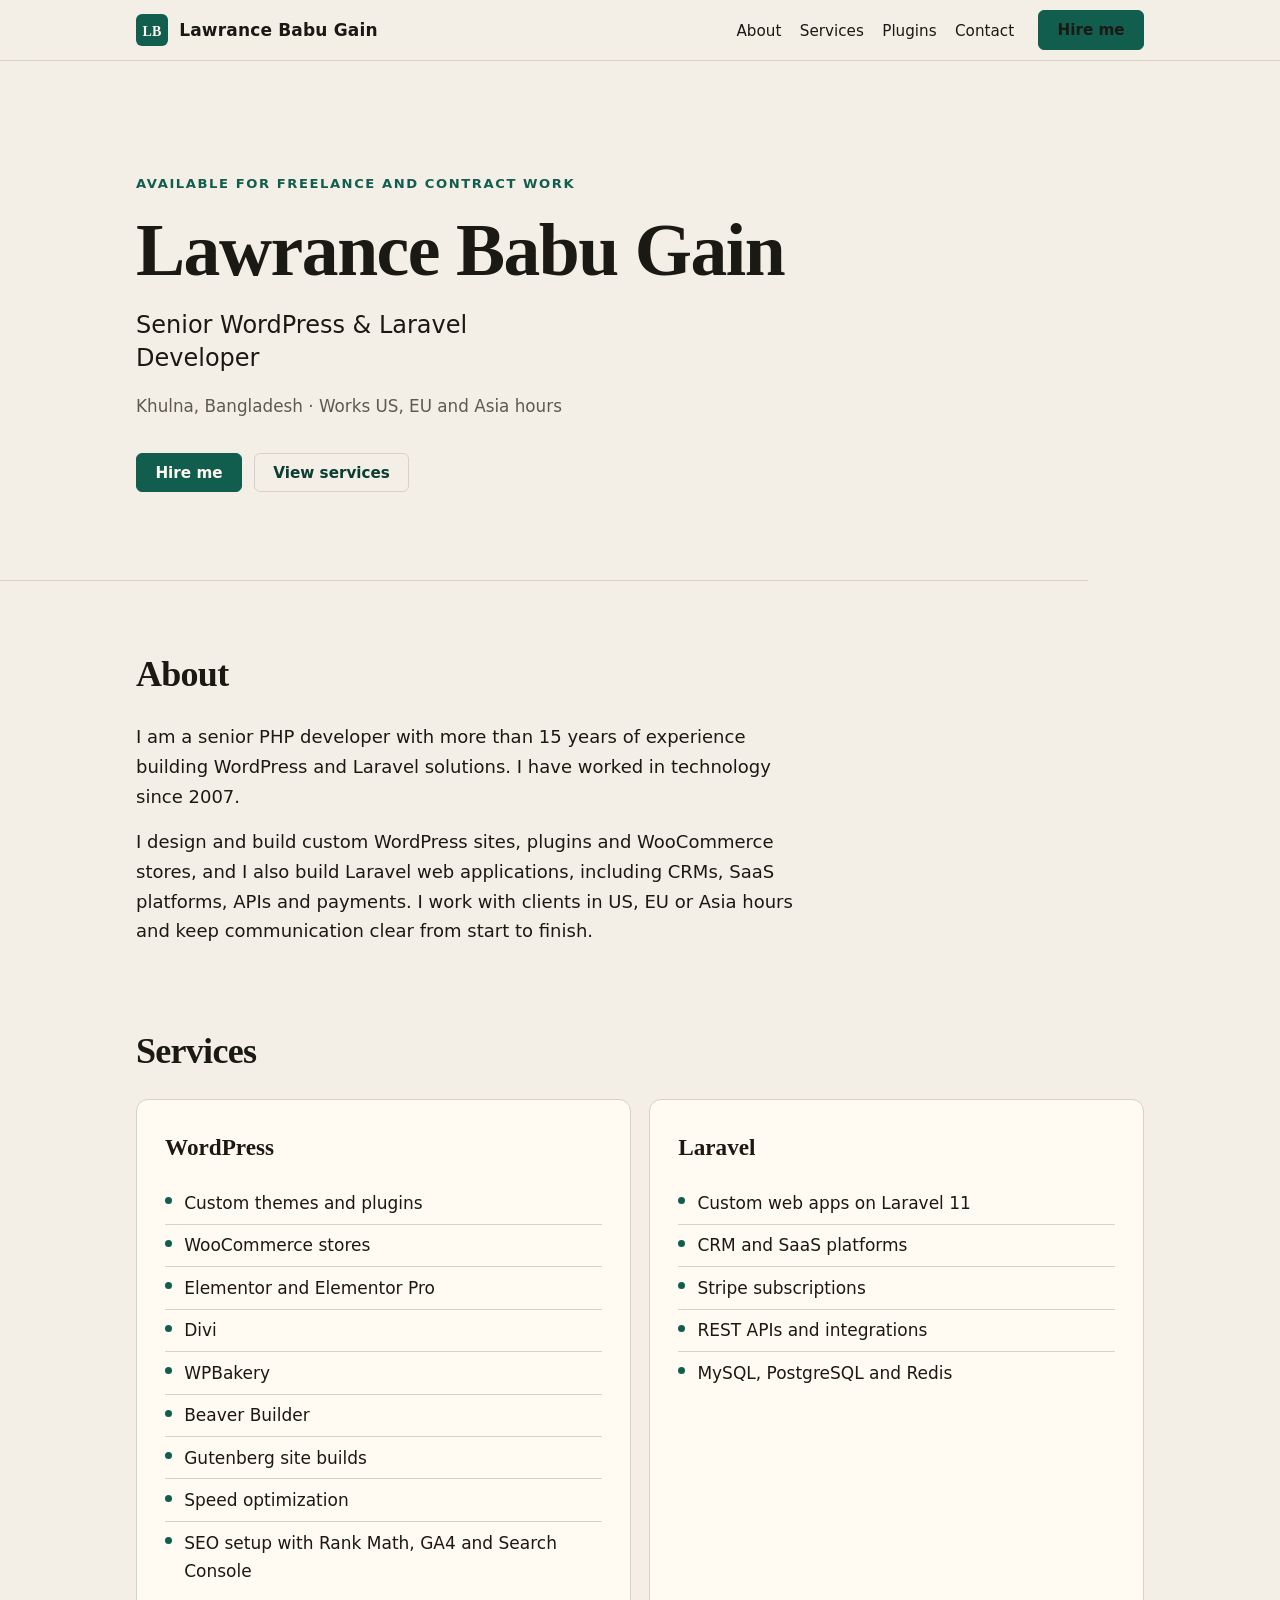
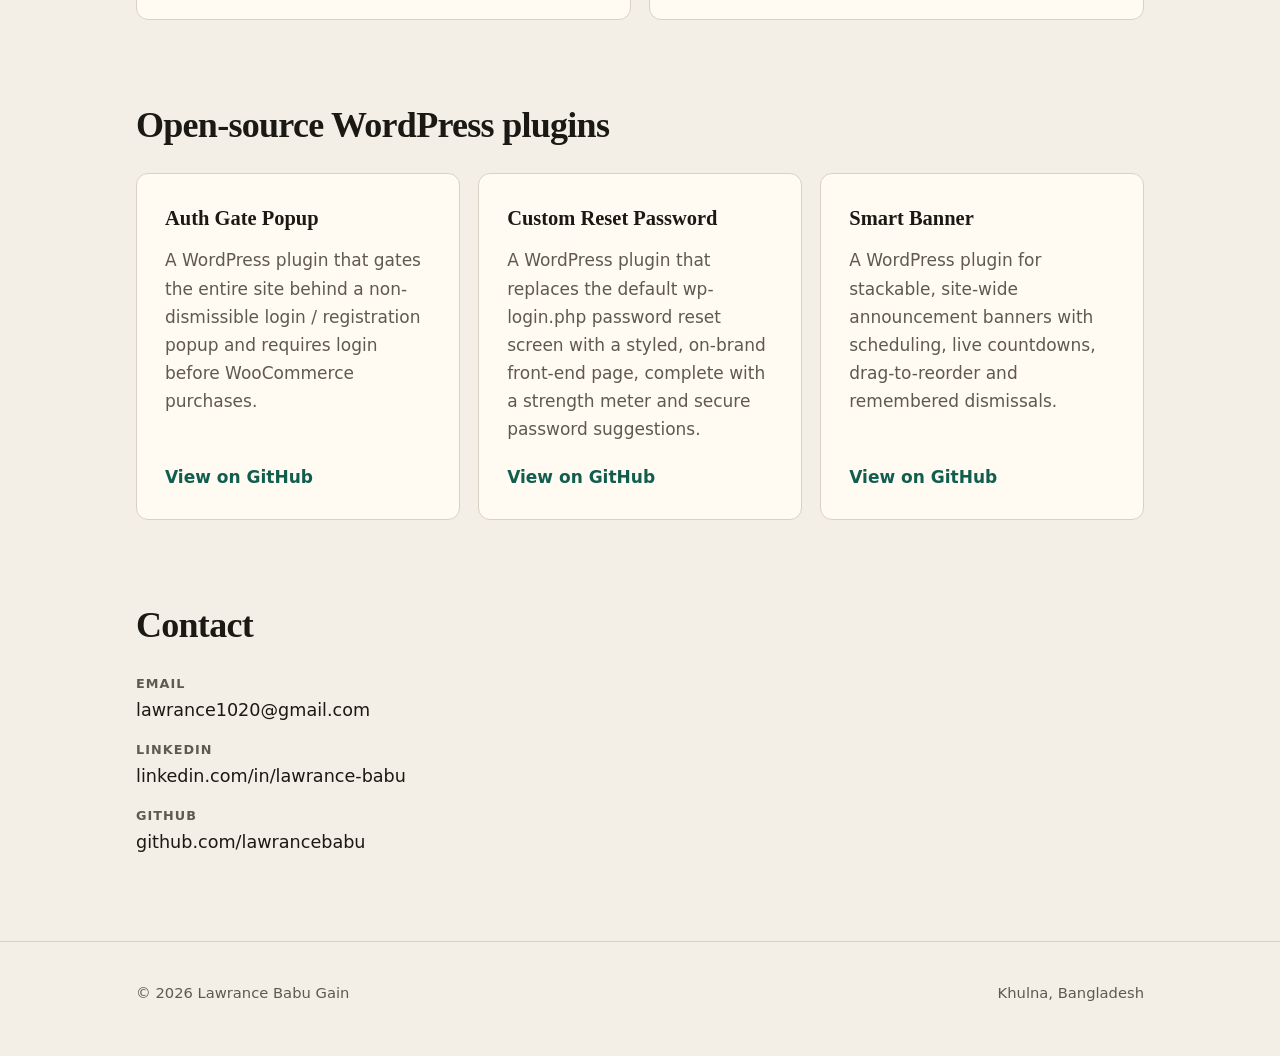
==== index.html @ e9f60ea2 "Add personal portfolio site for GitHub Pages. Single-page static site covering WordPress and Laravel" ====
<!DOCTYPE html>
<html lang="en">
<head>
  <meta charset="utf-8">
  <meta name="viewport" content="width=device-width, initial-scale=1">
  <title>Lawrance Babu Gain — Senior WordPress &amp; Laravel Developer</title>
  <meta name="description" content="Senior WordPress and Laravel developer in Khulna, Bangladesh, with 15+ years of PHP experience. Custom themes and plugins, WooCommerce, and Laravel web apps. Works US, EU and Asia hours.">
  <meta name="author" content="Lawrance Babu Gain">
  <link rel="canonical" href="https://lawrancebabu.github.io/">
  <link rel="icon" href="/favicon.svg" type="image/svg+xml">
  <meta property="og:type" content="website">
  <meta property="og:locale" content="en_US">
  <meta property="og:site_name" content="Lawrance Babu Gain">
  <meta property="og:title" content="Lawrance Babu Gain — Senior WordPress &amp; Laravel Developer">
  <meta property="og:description" content="Senior WordPress and Laravel developer in Khulna, Bangladesh, with 15+ years of PHP experience. Custom themes and plugins, WooCommerce, and Laravel web apps. Works US, EU and Asia hours.">
  <meta property="og:url" content="https://lawrancebabu.github.io/">
  <meta property="og:image" content="https://lawrancebabu.github.io/og-image.png">
  <meta property="og:image:width" content="1200">
  <meta property="og:image:height" content="630">
  <meta property="og:image:alt" content="Lawrance Babu Gain, Senior WordPress and Laravel Developer">
  <meta name="twitter:card" content="summary_large_image">
  <meta name="twitter:title" content="Lawrance Babu Gain — Senior WordPress &amp; Laravel Developer">
  <meta name="twitter:description" content="Senior WordPress and Laravel developer in Khulna, Bangladesh, with 15+ years of PHP experience. Works US, EU and Asia hours.">
  <meta name="twitter:image" content="https://lawrancebabu.github.io/og-image.png">
  <link rel="stylesheet" href="styles.css">
</head>
<body>
  <a class="skip" href="#main">Skip to content</a>
  <header class="site-header">
    <div class="wrap nav">
      <a class="brand" href="#top">
        <svg class="mark" xmlns="http://www.w3.org/2000/svg" viewBox="0 0 64 64" aria-hidden="true">
          <rect width="64" height="64" rx="12" fill="#125e4e"/>
          <text x="32" y="44" text-anchor="middle" font-family="Georgia, 'Palatino Linotype', serif" font-size="28" font-weight="700" fill="#fffaf2">LB</text>
        </svg>
        <span class="brand-name">Lawrance Babu Gain</span>
      </a>
      <nav aria-label="Primary">
        <ul class="nav-links">
          <li><a href="#about">About</a></li>
          <li><a href="#services">Services</a></li>
          <li><a href="#plugins">Plugins</a></li>
          <li><a href="#contact">Contact</a></li>
          <li><a class="btn" href="mailto:lawrance1020@gmail.com?subject=Project%20enquiry">Hire me</a></li>
        </ul>
      </nav>
    </div>
  </header>

  <main id="main">
    <section class="hero" id="top">
      <div class="wrap">
        <p class="eyebrow">Available for freelance and contract work</p>
        <h1>Lawrance Babu Gain</h1>
        <p class="lede">Senior WordPress &amp; Laravel Developer</p>
        <p class="meta">Khulna, Bangladesh · Works US, EU and Asia hours</p>
        <div class="hero-actions">
          <a class="btn" href="mailto:lawrance1020@gmail.com?subject=Project%20enquiry">Hire me</a>
          <a class="btn btn-ghost" href="#services">View services</a>
        </div>
      </div>
    </section>

    <hr class="rule wrap">

    <section id="about">
      <div class="wrap">
        <div class="section-head">
          <h2>About</h2>
        </div>
        <div class="prose">
          <p>I am a senior PHP developer with more than 15 years of experience building WordPress and Laravel solutions. I have worked in technology since 2007.</p>
          <p>I design and build custom WordPress sites, plugins and WooCommerce stores, and I also build Laravel web applications, including CRMs, SaaS platforms, APIs and payments. I work with clients in US, EU or Asia hours and keep communication clear from start to finish.</p>
        </div>
      </div>
    </section>

    <section id="services">
      <div class="wrap">
        <div class="section-head">
          <h2>Services</h2>
        </div>
        <div class="service-grid">
          <article class="card">
            <h3>WordPress</h3>
            <ul>
              <li>Custom themes and plugins</li>
              <li>WooCommerce stores</li>
              <li>Elementor and Elementor Pro</li>
              <li>Divi</li>
              <li>WPBakery</li>
              <li>Beaver Builder</li>
              <li>Gutenberg site builds</li>
              <li>Speed optimization</li>
              <li>SEO setup with Rank Math, GA4 and Search Console</li>
            </ul>
          </article>
          <article class="card">
            <h3>Laravel</h3>
            <ul>
              <li>Custom web apps on Laravel 11</li>
              <li>CRM and SaaS platforms</li>
              <li>Stripe subscriptions</li>
              <li>REST APIs and integrations</li>
              <li>MySQL, PostgreSQL and Redis</li>
            </ul>
          </article>
        </div>
      </div>
    </section>

    <section id="plugins">
      <div class="wrap">
        <div class="section-head">
          <h2>Open-source WordPress plugins</h2>
        </div>
        <div class="plugin-grid">
          <article class="card plugin">
            <h3>Auth Gate Popup</h3>
            <p>A WordPress plugin that gates the entire site behind a non-dismissible login / registration popup and requires login before WooCommerce purchases.</p>
            <a class="plugin-link" href="https://github.com/lawrancebabu/auth-gate-popup">View on GitHub</a>
          </article>
          <article class="card plugin">
            <h3>Custom Reset Password</h3>
            <p>A WordPress plugin that replaces the default wp-login.php password reset screen with a styled, on-brand front-end page, complete with a strength meter and secure password suggestions.</p>
            <a class="plugin-link" href="https://github.com/lawrancebabu/custom-reset-password">View on GitHub</a>
          </article>
          <article class="card plugin">
            <h3>Smart Banner</h3>
            <p>A WordPress plugin for stackable, site-wide announcement banners with scheduling, live countdowns, drag-to-reorder and remembered dismissals.</p>
            <a class="plugin-link" href="https://github.com/lawrancebabu/smart-banner">View on GitHub</a>
          </article>
        </div>
      </div>
    </section>

    <section id="contact">
      <div class="wrap">
        <div class="section-head">
          <h2>Contact</h2>
        </div>
        <ul class="contact-list">
          <li>
            <span>Email</span>
            <a href="mailto:lawrance1020@gmail.com">lawrance1020@gmail.com</a>
          </li>
          <li>
            <span>LinkedIn</span>
            <a href="https://www.linkedin.com/in/lawrance-babu/">linkedin.com/in/lawrance-babu</a>
          </li>
          <li>
            <span>GitHub</span>
            <a href="https://github.com/lawrancebabu">github.com/lawrancebabu</a>
          </li>
        </ul>
      </div>
    </section>
  </main>

  <footer>
    <div class="wrap">
      <p>© 2026 Lawrance Babu Gain</p>
      <p>Khulna, Bangladesh</p>
    </div>
  </footer>
</body>
</html>
---- styles.css ----
/* Lawrance Babu Gain — portfolio, self-contained, no trackers */
:root {
  --paper: #f3efe6;
  --cream: #fffaf2;
  --ink: #1b1914;
  --muted: #5f5a50;
  --rule: #d9d2c4;
  --teal: #125e4e;
  --teal-dark: #0a3d33;
  --teal-soft: #e6f0ed;
  --focus: #125e4e;
  --serif: "Iowan Old Style", "Palatino Linotype", Palatino, "Book Antiqua", Georgia, "Times New Roman", serif;
  --sans: "Segoe UI", system-ui, -apple-system, "Helvetica Neue", Arial, sans-serif;
  --max: 68rem;
  --pad: clamp(1.25rem, 4vw, 2.5rem);
}

*, *::before, *::after { box-sizing: border-box; }

html {
  scroll-behavior: smooth;
  color-scheme: light;
}

body {
  margin: 0;
  background: var(--paper);
  color: var(--ink);
  font-family: var(--sans);
  font-size: 1.0625rem;
  line-height: 1.65;
  -webkit-font-smoothing: antialiased;
  text-rendering: optimizeLegibility;
}

img, svg { display: block; max-width: 100%; }

a {
  color: var(--teal);
  text-underline-offset: 0.15em;
}

a:hover { color: var(--teal-dark); }

a:focus-visible,
button:focus-visible,
.btn:focus-visible {
  outline: 2px solid var(--focus);
  outline-offset: 3px;
}

.skip {
  position: absolute;
  left: 0.75rem;
  top: -3rem;
  background: var(--ink);
  color: var(--cream);
  padding: 0.5rem 0.85rem;
  z-index: 20;
}

.skip:focus { top: 0.75rem; }

.wrap {
  width: min(var(--max), 100%);
  margin-inline: auto;
  padding-inline: var(--pad);
}

/* Header */
.site-header {
  position: sticky;
  top: 0;
  z-index: 10;
  background: color-mix(in srgb, var(--paper) 88%, transparent);
  backdrop-filter: blur(10px);
  border-bottom: 1px solid var(--rule);
}

.nav {
  display: flex;
  align-items: center;
  justify-content: space-between;
  gap: 1rem;
  min-height: 3.75rem;
  padding-block: 0.5rem;
}

.brand {
  display: inline-flex;
  align-items: center;
  gap: 0.7rem;
  color: inherit;
  text-decoration: none;
  font-weight: 600;
  letter-spacing: 0.01em;
}

.brand:hover { color: inherit; }

.mark {
  width: 2rem;
  height: 2rem;
  flex: 0 0 auto;
}

.brand-name { white-space: nowrap; }

.nav-links {
  display: flex;
  flex-wrap: wrap;
  align-items: center;
  justify-content: flex-end;
  gap: 0.15rem 1.15rem;
  list-style: none;
  margin: 0;
  padding: 0;
}

.nav-links a {
  color: var(--ink);
  text-decoration: none;
  font-size: 0.95rem;
}

.nav-links a:hover { color: var(--teal); }

.nav-links .btn { margin-left: 0.35rem; }

.btn {
  display: inline-flex;
  align-items: center;
  justify-content: center;
  gap: 0.4rem;
  background: var(--teal);
  color: #fffaf2;
  text-decoration: none;
  font-weight: 600;
  font-size: 0.95rem;
  padding: 0.6rem 1.15rem;
  border-radius: 6px;
  border: 1px solid var(--teal);
  line-height: 1.2;
}

.btn:hover {
  background: var(--teal-dark);
  border-color: var(--teal-dark);
  color: #fffaf2;
}

.btn-ghost {
  background: transparent;
  color: var(--teal-dark);
  border-color: var(--rule);
}

.btn-ghost:hover {
  background: var(--teal-soft);
  color: var(--teal-dark);
  border-color: var(--teal);
}

/* Hero */
.hero {
  padding: clamp(3.5rem, 10vw, 7rem) 0 clamp(3rem, 8vw, 5.5rem);
}

.eyebrow {
  margin: 0 0 1rem;
  font-size: 0.82rem;
  letter-spacing: 0.12em;
  text-transform: uppercase;
  color: var(--teal);
  font-weight: 650;
}

.hero h1 {
  margin: 0;
  font-family: var(--serif);
  font-weight: 600;
  font-size: clamp(2.4rem, 7vw, 4.6rem);
  line-height: 1.08;
  letter-spacing: -0.02em;
}

.lede {
  margin: 1.15rem 0 0;
  font-size: clamp(1.15rem, 2.4vw, 1.5rem);
  line-height: 1.4;
  max-width: 28ch;
}

.meta {
  margin: 1.1rem 0 0;
  color: var(--muted);
  font-size: 1.05rem;
}

.hero-actions {
  display: flex;
  flex-wrap: wrap;
  gap: 0.75rem;
  margin-top: 2rem;
}

/* Sections */
section {
  padding: 0 0 clamp(3.25rem, 7vw, 5.25rem);
}

.section-head {
  display: grid;
  gap: 0.4rem;
  margin-bottom: 1.6rem;
  max-width: 40rem;
}

.section-head h2 {
  margin: 0;
  font-family: var(--serif);
  font-size: clamp(1.7rem, 3.2vw, 2.25rem);
  font-weight: 600;
  letter-spacing: -0.02em;
  line-height: 1.2;
}

.rule {
  border: 0;
  border-top: 1px solid var(--rule);
  margin: 0 0 clamp(3rem, 6vw, 4.5rem);
}

.prose {
  max-width: 42rem;
  font-size: 1.125rem;
}

.prose p { margin: 0 0 1rem; }
.prose p:last-child { margin-bottom: 0; }

/* Services */
.service-grid {
  display: grid;
  grid-template-columns: 1fr;
  gap: 1.15rem;
}

@media (min-width: 760px) {
  .service-grid { grid-template-columns: 1fr 1fr; }
}

.card {
  background: var(--cream);
  border: 1px solid var(--rule);
  border-radius: 12px;
  padding: clamp(1.25rem, 3vw, 1.75rem);
}

.card h3 {
  margin: 0 0 1rem;
  font-family: var(--serif);
  font-size: 1.45rem;
  font-weight: 600;
}

.card ul {
  margin: 0;
  padding: 0;
  list-style: none;
}

.card li {
  position: relative;
  padding: 0.42rem 0 0.42rem 1.2rem;
  border-top: 1px solid var(--rule);
}

.card li:first-child { border-top: 0; }

.card li::before {
  content: "";
  position: absolute;
  left: 0;
  top: 0.95rem;
  width: 0.45rem;
  height: 0.45rem;
  border-radius: 50%;
  background: var(--teal);
}

/* Plugins */
.plugin-grid {
  display: grid;
  grid-template-columns: 1fr;
  gap: 1.15rem;
}

@media (min-width: 760px) {
  .plugin-grid { grid-template-columns: repeat(3, 1fr); }
}

.plugin {
  display: flex;
  flex-direction: column;
  min-height: 100%;
}

.plugin p {
  margin: 0 0 1.25rem;
  color: var(--muted);
  flex: 1;
}

.plugin h3 {
  margin: 0 0 0.65rem;
  font-size: 1.28rem;
}

.plugin-link {
  font-weight: 600;
  text-decoration: none;
}

.plugin-link:hover { text-decoration: underline; }

/* Contact */
.contact-list {
  list-style: none;
  margin: 0;
  padding: 0;
  display: grid;
  gap: 0.85rem;
  max-width: 28rem;
}

.contact-list li {
  display: grid;
  gap: 0.15rem;
}

.contact-list span {
  font-size: 0.8rem;
  letter-spacing: 0.08em;
  text-transform: uppercase;
  color: var(--muted);
  font-weight: 650;
}

.contact-list a {
  color: var(--ink);
  text-decoration: none;
  font-size: 1.1rem;
  word-break: break-word;
}

.contact-list a:hover {
  color: var(--teal);
  text-decoration: underline;
}

footer {
  border-top: 1px solid var(--rule);
  padding: 1.5rem 0 2.25rem;
  color: var(--muted);
  font-size: 0.92rem;
}

footer .wrap {
  display: flex;
  flex-wrap: wrap;
  justify-content: space-between;
  gap: 0.5rem 1.5rem;
}

@media (max-width: 640px) {
  .brand-name { display: none; }
  .nav-links { gap: 0.15rem 0.85rem; }
  .nav-links .btn { padding: 0.5rem 0.85rem; }
}

@media (prefers-reduced-motion: reduce) {
  html { scroll-behavior: auto; }
}
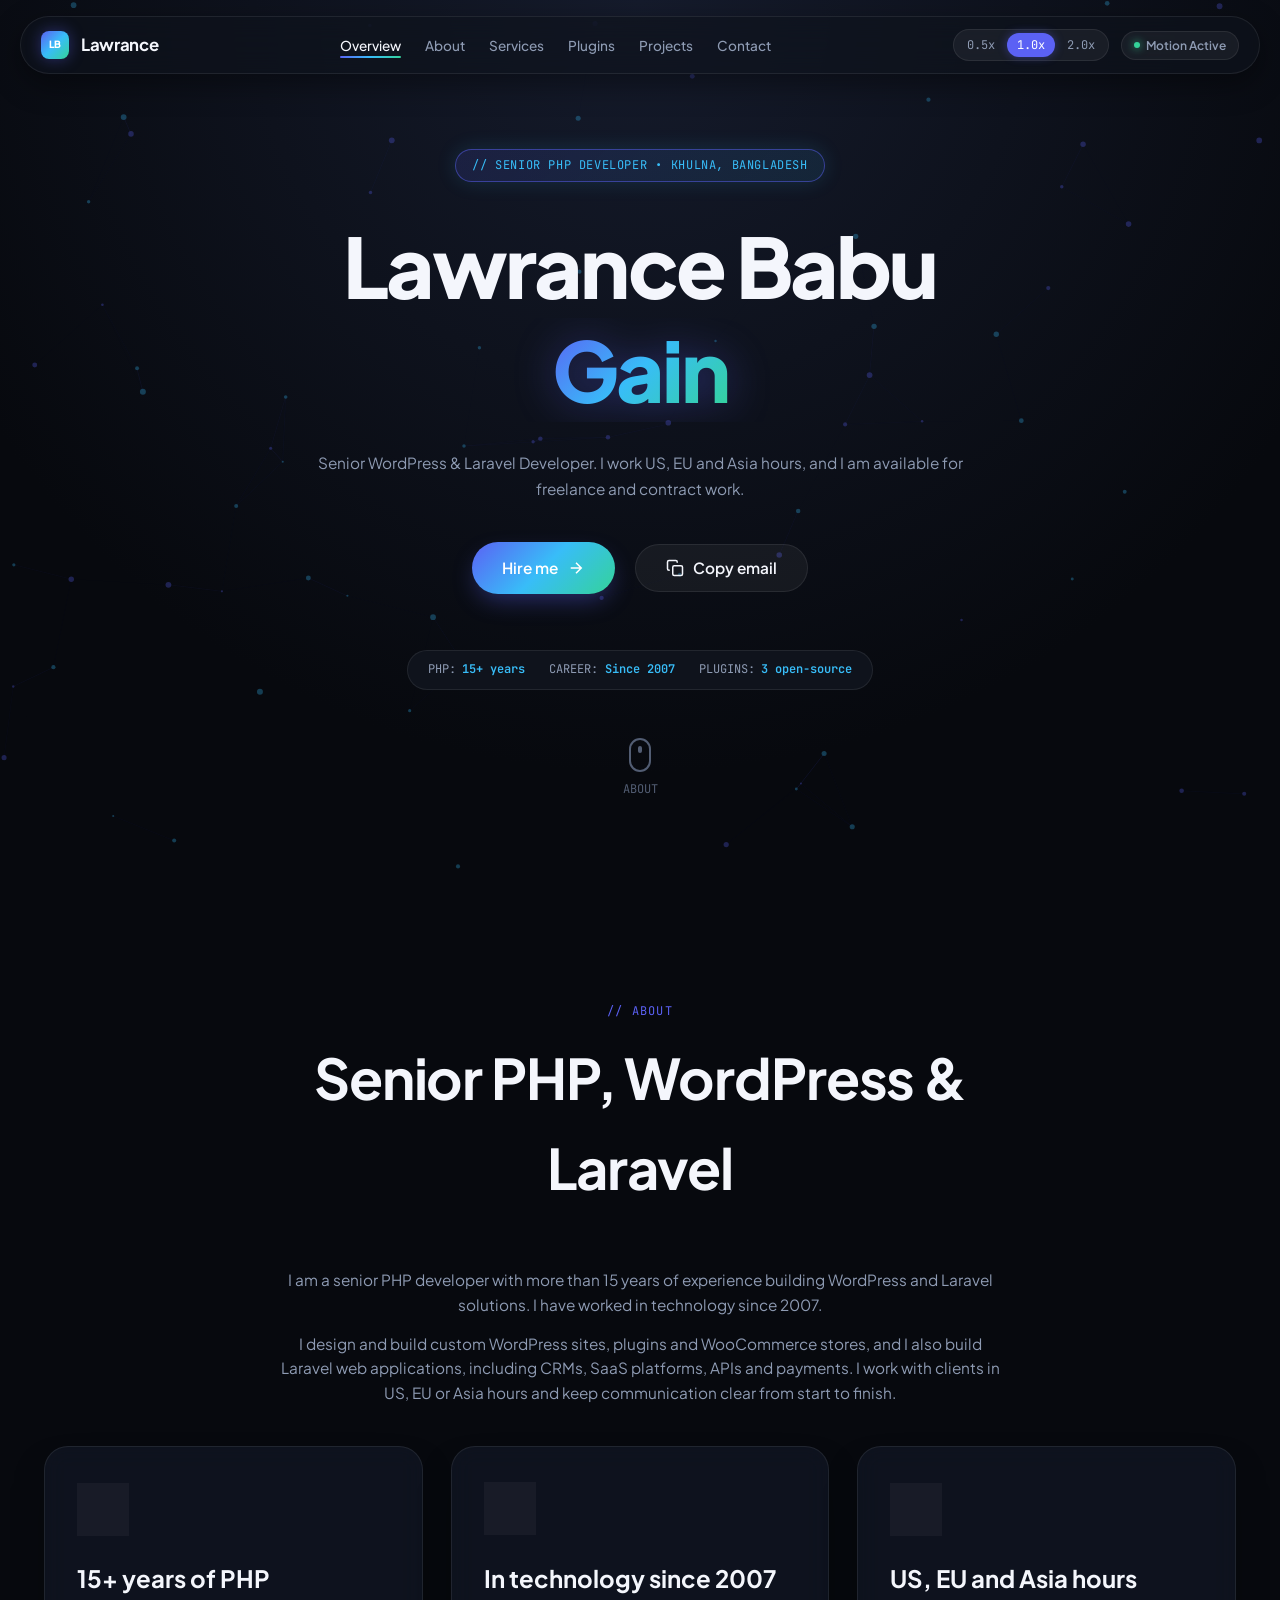
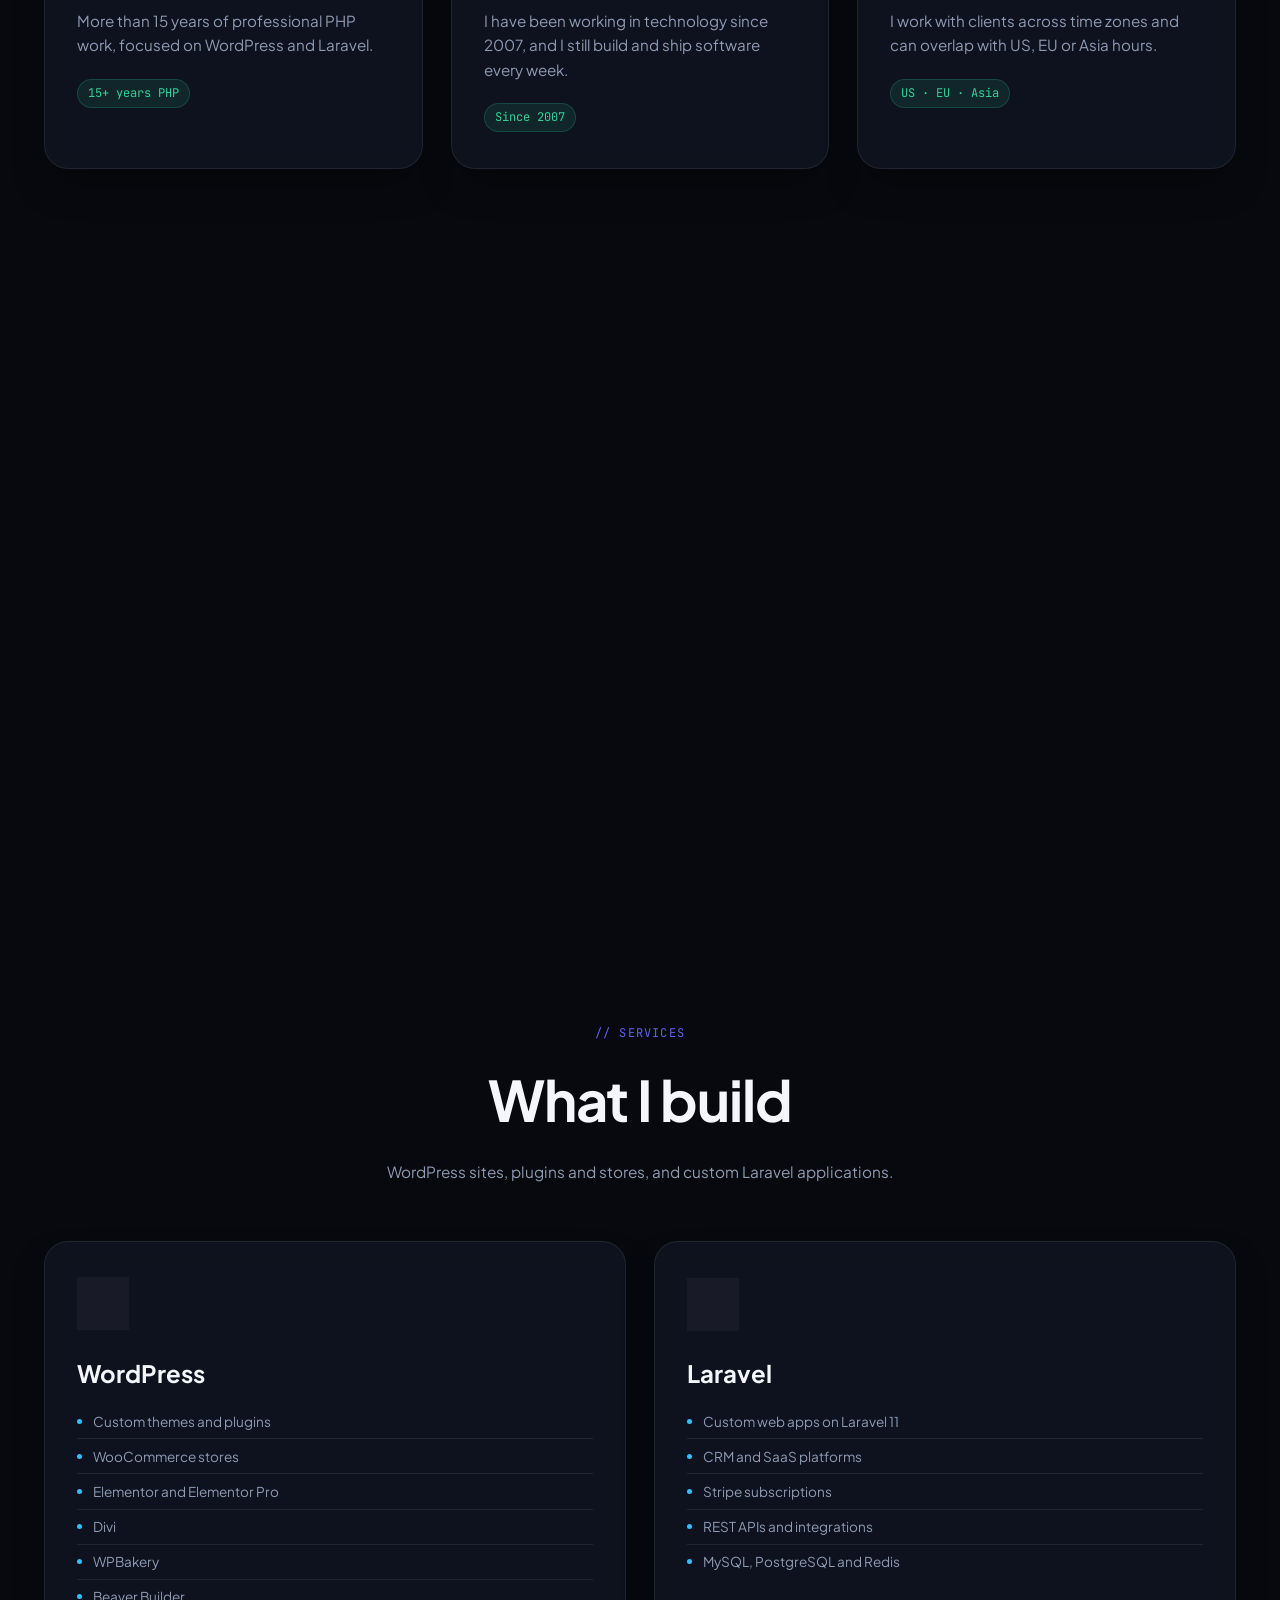
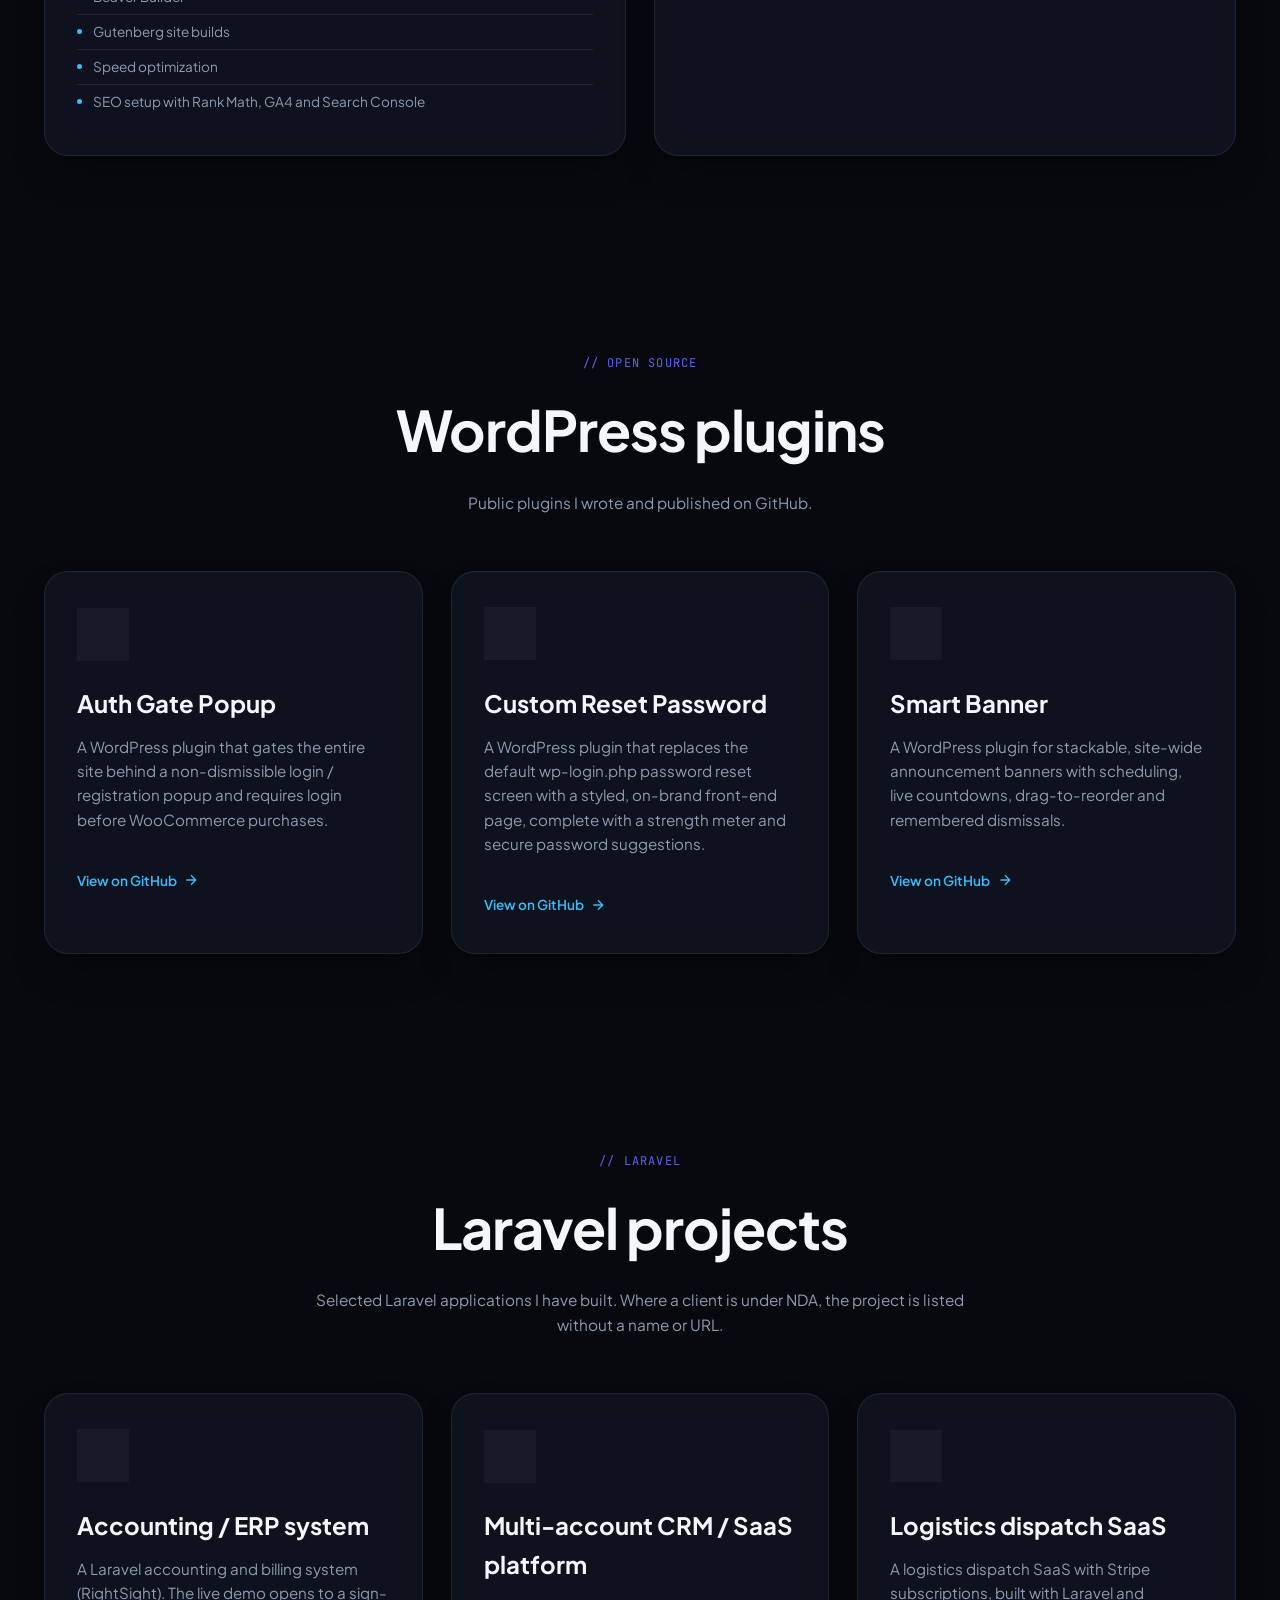
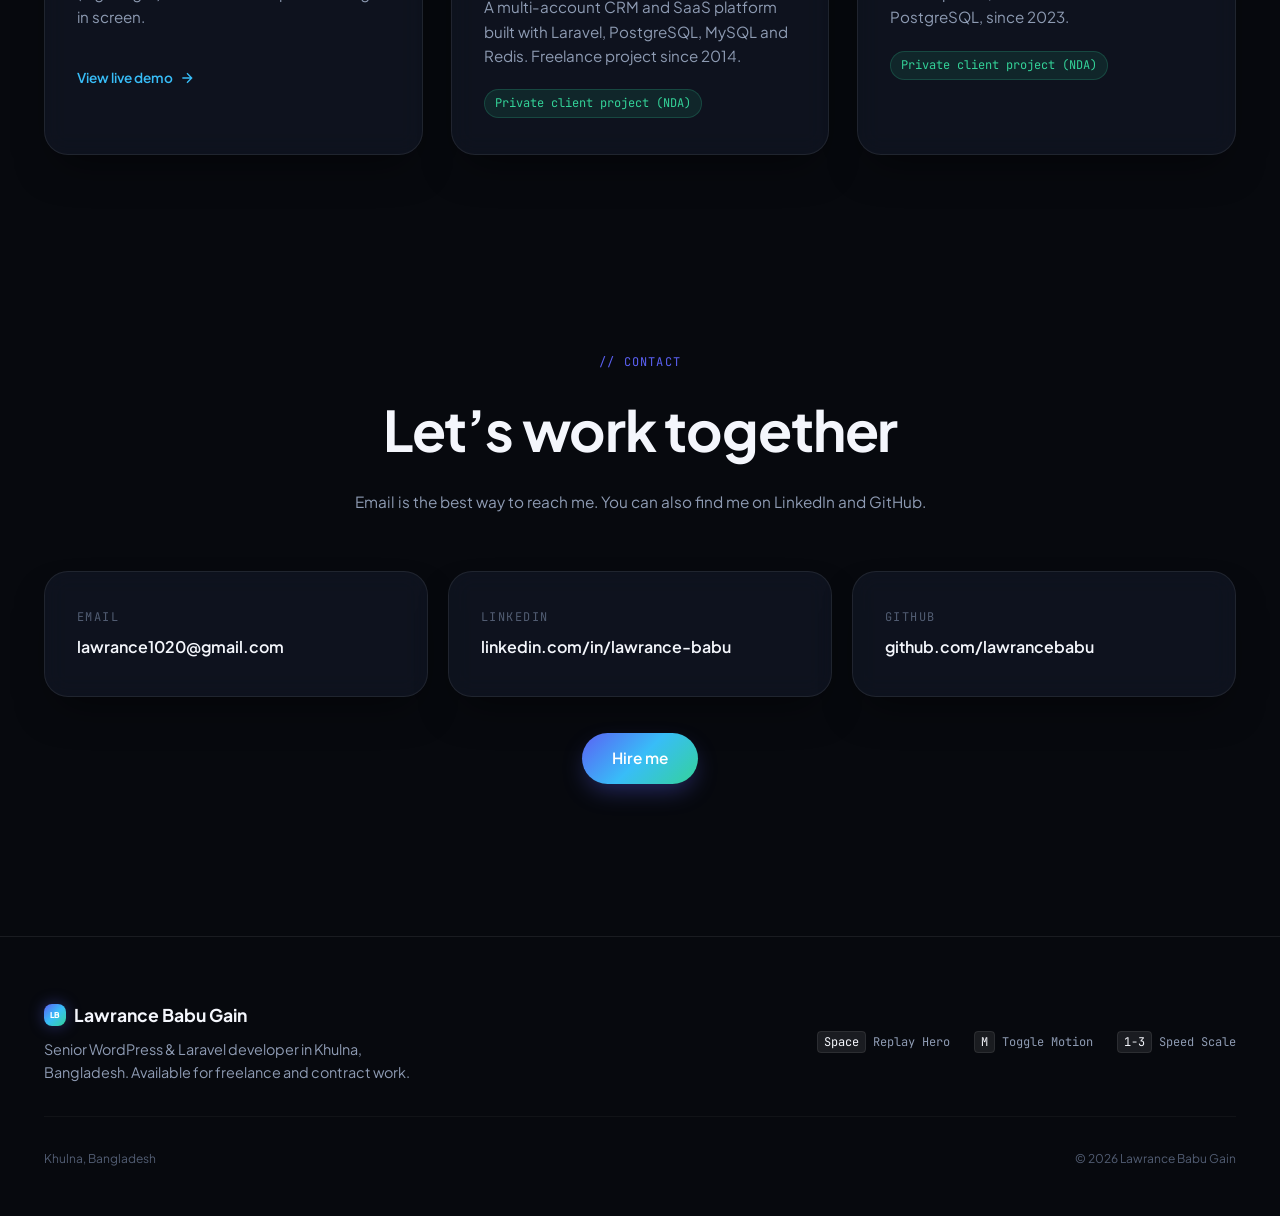
==== commit 873f6890: "Rebuild the portfolio on the Kinetix motion template. Keep the template visual system and interactio" ====
--- a/index.html
+++ b/index.html
@@ -1,8 +1,8 @@
 <!DOCTYPE html>
 <html lang="en">
 <head>
-  <meta charset="utf-8">
-  <meta name="viewport" content="width=device-width, initial-scale=1">
+  <meta charset="UTF-8">
+  <meta name="viewport" content="width=device-width, initial-scale=1.0">
   <title>Lawrance Babu Gain — Senior WordPress &amp; Laravel Developer</title>
   <meta name="description" content="Senior WordPress and Laravel developer in Khulna, Bangladesh, with 15+ years of PHP experience. Custom themes and plugins, WooCommerce, and Laravel web apps. Works US, EU and Asia hours.">
   <meta name="author" content="Lawrance Babu Gain">
@@ -22,68 +22,1887 @@
   <meta name="twitter:title" content="Lawrance Babu Gain — Senior WordPress &amp; Laravel Developer">
   <meta name="twitter:description" content="Senior WordPress and Laravel developer in Khulna, Bangladesh, with 15+ years of PHP experience. Works US, EU and Asia hours.">
   <meta name="twitter:image" content="https://lawrancebabu.github.io/og-image.png">
-  <link rel="stylesheet" href="styles.css">
+  <link rel="preconnect" href="https://fonts.googleapis.com">
+  <link rel="preconnect" href="https://fonts.gstatic.com" crossorigin>
+  <link href="https://fonts.googleapis.com/css2?family=Plus+Jakarta+Sans:wght@300;400;500;600;700;800&family=JetBrains+Mono:wght@400;500;600&display=swap" rel="stylesheet">
+  <style>
+    /* ==========================================================================
+       1. CSS CUSTOM PROPERTIES & MOTION DESIGN TOKENS
+       ========================================================================== */
+    :root {
+      /* Color Palette */
+      --bg-dark: #07090e;
+      --bg-surface: #0f131c;
+      --bg-surface-elevated: #161c29;
+      --bg-card: rgba(18, 24, 38, 0.7);
+      --bg-glass: rgba(15, 19, 28, 0.65);
+
+      --border-subtle: rgba(255, 255, 255, 0.08);
+      --border-focus: rgba(91, 97, 244, 0.5);
+      --border-highlight: rgba(255, 255, 255, 0.18);
+
+      --text-main: #f4f6fc;
+      --text-muted: #8e9bb3;
+      --text-faint: #525d73;
+
+      --accent-primary: #5b61f4;
+      --accent-glow: rgba(91, 97, 244, 0.4);
+      --accent-cyan: #38bdf8;
+      --accent-emerald: #34d399;
+      --accent-amber: #fbbf24;
+      --accent-gradient: linear-gradient(135deg, #5b61f4 0%, #38bdf8 50%, #34d399 100%);
+      --accent-gradient-subtle: linear-gradient(135deg, rgba(91, 97, 244, 0.15) 0%, rgba(56, 189, 248, 0.1) 100%);
+
+      /* Typography Scale */
+      --font-sans: 'Plus Jakarta Sans', -apple-system, BlinkMacSystemFont, "Segoe UI", Roboto, sans-serif;
+      --font-mono: 'JetBrains Mono', SFMono-Regular, Menlo, Monaco, Consolas, monospace;
+
+      --text-display: clamp(2.5rem, 6.5vw, 5.5rem);
+      --text-h1: clamp(2rem, 4.5vw, 3.5rem);
+      --text-h2: clamp(1.5rem, 3vw, 2.25rem);
+      --text-h3: clamp(1.2rem, 2vw, 1.5rem);
+      --text-body: clamp(0.95rem, 1.2vw, 1.05rem);
+      --text-small: 0.85rem;
+      --text-micro: 0.75rem;
+
+      /* Animation Duration & Easing Tokens */
+      --motion-speed-scale: 1;
+      --dur-instant: calc(120ms * var(--motion-speed-scale));
+      --dur-fast: calc(240ms * var(--motion-speed-scale));
+      --dur-normal: calc(450ms * var(--motion-speed-scale));
+      --dur-slow: calc(750ms * var(--motion-speed-scale));
+      --dur-flow: calc(1200ms * var(--motion-speed-scale));
+
+      /* Easing Physics Curves */
+      --ease-spring: cubic-bezier(0.175, 0.885, 0.32, 1.275);
+      --ease-elastic: cubic-bezier(0.68, -0.55, 0.265, 1.55);
+      --ease-smooth: cubic-bezier(0.16, 1, 0.3, 1);
+      --ease-out-expo: cubic-bezier(0.19, 1, 0.22, 1);
+      --ease-in-out: cubic-bezier(0.65, 0, 0.35, 1);
+
+      /* Layout */
+      --container-max: 1240px;
+      --radius-sm: 8px;
+      --radius-md: 14px;
+      --radius-lg: 24px;
+      --radius-full: 9999px;
+      --shadow-ambient: 0 20px 40px -15px rgba(0, 0, 0, 0.5);
+      --shadow-glow: 0 0 50px -10px var(--accent-glow);
+    }
+
+    /* Accessibility: Respect Reduced Motion */
+    @media (prefers-reduced-motion: reduce) {
+      :root {
+        --motion-speed-scale: 0.0001 !important;
+        --dur-instant: 0.001ms !important;
+        --dur-fast: 0.001ms !important;
+        --dur-normal: 0.001ms !important;
+        --dur-slow: 0.001ms !important;
+        --dur-flow: 0.001ms !important;
+      }
+      *, *::before, *::after {
+        animation-duration: 0.001ms !important;
+        animation-iteration-count: 1 !important;
+        transition-duration: 0.001ms !important;
+        scroll-behavior: auto !important;
+      }
+    }
+
+    /* Manual Reduced Motion Class Trigger */
+    body.reduced-motion-active {
+      --motion-speed-scale: 0.0001 !important;
+      --dur-instant: 0.001ms !important;
+      --dur-fast: 0.001ms !important;
+      --dur-normal: 0.001ms !important;
+      --dur-slow: 0.001ms !important;
+      --dur-flow: 0.001ms !important;
+    }
+    body.reduced-motion-active *,
+    body.reduced-motion-active *::before,
+    body.reduced-motion-active *::after {
+      animation-duration: 0.001ms !important;
+      animation-iteration-count: 1 !important;
+      transition-duration: 0.001ms !important;
+    }
+
+    /* ==========================================================================
+       2. GLOBAL RESETS & BASE STYLING
+       ========================================================================== */
+    *, *::before, *::after {
+      box-sizing: border-box;
+      margin: 0;
+      padding: 0;
+    }
+
+    html {
+      font-family: var(--font-sans);
+      background-color: var(--bg-dark);
+      color: var(--text-main);
+      scroll-behavior: smooth;
+      overflow-x: hidden;
+      -webkit-font-smoothing: antialiased;
+      -moz-osx-font-smoothing: grayscale;
+    }
+
+    body {
+      min-height: 100vh;
+      line-height: 1.6;
+      overflow-x: hidden;
+      background: radial-gradient(circle at 50% 0%, #151b2c 0%, var(--bg-dark) 70%);
+      background-attachment: fixed;
+    }
+
+    ::selection {
+      background: var(--accent-primary);
+      color: #ffffff;
+    }
+
+    a {
+      color: inherit;
+      text-decoration: none;
+    }
+
+    button {
+      font-family: inherit;
+      cursor: pointer;
+      border: none;
+      background: none;
+    }
+
+    .container {
+      width: 100%;
+      max-width: var(--container-max);
+      margin: 0 auto;
+      padding: 0 1.5rem;
+    }
+
+    /* ==========================================================================
+       3. INTERACTIVE BACKGROUND CANVAS
+       ========================================================================== */
+    #ambient-canvas {
+      position: fixed;
+      top: 0;
+      left: 0;
+      width: 100vw;
+      height: 100vh;
+      pointer-events: none;
+      z-index: 0;
+      opacity: 0.65;
+    }
+
+    /* ==========================================================================
+       4. NAVIGATION & TELEMETRY CONTROLS
+       ========================================================================== */
+    .site-nav {
+      position: fixed;
+      top: 1rem;
+      left: 50%;
+      transform: translateX(-50%);
+      width: calc(100% - 2rem);
+      max-width: var(--container-max);
+      z-index: 100;
+      display: flex;
+      align-items: center;
+      justify-content: space-between;
+      padding: 0.75rem 1.25rem;
+      background: var(--bg-glass);
+      backdrop-filter: blur(16px);
+      -webkit-backdrop-filter: blur(16px);
+      border: 1px solid var(--border-subtle);
+      border-radius: var(--radius-full);
+      box-shadow: 0 10px 30px rgba(0, 0, 0, 0.4);
+      transition: all var(--dur-normal) var(--ease-smooth);
+    }
+
+    .nav-brand {
+      display: flex;
+      align-items: center;
+      gap: 0.75rem;
+      font-weight: 700;
+      letter-spacing: -0.02em;
+      font-size: 1.05rem;
+    }
+
+    .brand-icon {
+      width: 28px;
+      height: 28px;
+      border-radius: 8px;
+      background: var(--accent-gradient);
+      display: flex;
+      align-items: center;
+      justify-content: center;
+      box-shadow: 0 0 15px var(--accent-glow);
+      animation: pulseGlow 4s ease-in-out infinite alternate;
+    }
+
+    .brand-icon svg {
+      width: 16px;
+      height: 16px;
+      fill: #ffffff;
+    }
+
+    .nav-links {
+      display: flex;
+      align-items: center;
+      gap: 1.5rem;
+      list-style: none;
+    }
+
+    .nav-link {
+      font-size: var(--text-small);
+      font-weight: 500;
+      color: var(--text-muted);
+      transition: color var(--dur-fast) ease;
+      position: relative;
+      padding: 0.25rem 0;
+    }
+
+    .nav-link::after {
+      content: '';
+      position: absolute;
+      bottom: 0;
+      left: 0;
+      width: 0;
+      height: 2px;
+      background: var(--accent-gradient);
+      transition: width var(--dur-fast) var(--ease-smooth);
+      border-radius: 2px;
+    }
+
+    .nav-link:hover, .nav-link.active {
+      color: var(--text-main);
+    }
+
+    .nav-link:hover::after, .nav-link.active::after {
+      width: 100%;
+    }
+
+    .nav-actions {
+      display: flex;
+      align-items: center;
+      gap: 0.75rem;
+    }
+
+    /* Speed Control Pill */
+    .speed-controller {
+      display: flex;
+      align-items: center;
+      background: rgba(255, 255, 255, 0.05);
+      border: 1px solid var(--border-subtle);
+      border-radius: var(--radius-full);
+      padding: 3px;
+      gap: 2px;
+    }
+
+    .speed-btn {
+      padding: 4px 10px;
+      font-size: var(--text-micro);
+      font-family: var(--font-mono);
+      color: var(--text-muted);
+      border-radius: var(--radius-full);
+      transition: all var(--dur-fast) ease;
+    }
+
+    .speed-btn:hover {
+      color: var(--text-main);
+    }
+
+    .speed-btn.active {
+      background: var(--accent-primary);
+      color: #ffffff;
+      box-shadow: 0 0 10px var(--accent-glow);
+    }
+
+    .motion-toggle-btn {
+      background: rgba(255, 255, 255, 0.05);
+      border: 1px solid var(--border-subtle);
+      color: var(--text-muted);
+      padding: 6px 12px;
+      border-radius: var(--radius-full);
+      font-size: var(--text-micro);
+      font-weight: 600;
+      display: flex;
+      align-items: center;
+      gap: 6px;
+      transition: all var(--dur-fast) ease;
+    }
+
+    .motion-toggle-btn:hover {
+      background: rgba(255, 255, 255, 0.1);
+      color: var(--text-main);
+      border-color: var(--border-highlight);
+    }
+
+    .motion-toggle-btn.active {
+      background: rgba(239, 68, 68, 0.15);
+      border-color: rgba(239, 68, 68, 0.4);
+      color: #fca5a5;
+    }
+
+    .status-dot {
+      width: 6px;
+      height: 6px;
+      border-radius: 50%;
+      background: var(--accent-emerald);
+      box-shadow: 0 0 8px var(--accent-emerald);
+    }
+
+    .status-dot.paused {
+      background: #ef4444;
+      box-shadow: 0 0 8px #ef4444;
+    }
+
+    /* Mobile Hamburger Menu */
+    .mobile-menu-btn {
+      display: none;
+      width: 36px;
+      height: 36px;
+      border-radius: 8px;
+      background: rgba(255, 255, 255, 0.05);
+      border: 1px solid var(--border-subtle);
+      align-items: center;
+      justify-content: center;
+      color: var(--text-main);
+    }
+
+    /* ==========================================================================
+       5. HERO SECTION: KINETIC ORCHESTRATION
+       ========================================================================== */
+    .hero-section {
+      position: relative;
+      min-height: 100vh;
+      padding-top: 8rem;
+      padding-bottom: 5rem;
+      display: flex;
+      flex-direction: column;
+      justify-content: center;
+      align-items: center;
+      text-align: center;
+      z-index: 10;
+    }
+
+    .hero-eyebrow {
+      display: inline-flex;
+      align-items: center;
+      gap: 0.5rem;
+      padding: 6px 16px;
+      background: var(--accent-gradient-subtle);
+      border: 1px solid var(--border-focus);
+      border-radius: var(--radius-full);
+      font-size: var(--text-micro);
+      font-family: var(--font-mono);
+      color: var(--accent-cyan);
+      letter-spacing: 0.05em;
+      margin-bottom: 2rem;
+      box-shadow: 0 0 20px rgba(56, 189, 248, 0.15);
+      transform: translateY(20px);
+      opacity: 0;
+      animation: heroEntrance 0.8s var(--ease-smooth) 0.1s forwards;
+    }
+
+    .hero-title {
+      font-size: var(--text-display);
+      font-weight: 800;
+      line-height: 1.05;
+      letter-spacing: -0.035em;
+      max-width: 980px;
+      margin: 0 auto 1.75rem auto;
+    }
+
+    /* Split Line Typography Reveal Animation */
+    .reveal-line {
+      display: block;
+      overflow: hidden;
+      padding: 0.1em 0;
+    }
+
+    .reveal-word {
+      display: inline-block;
+      transform: translateY(110%) rotate(4deg);
+      opacity: 0;
+      animation: wordReveal 0.9s var(--ease-smooth) forwards;
+    }
+
+    .reveal-word.gradient-text {
+      background: var(--accent-gradient);
+      -webkit-background-clip: text;
+      -webkit-text-fill-color: transparent;
+      filter: drop-shadow(0 2px 20px rgba(91, 97, 244, 0.4));
+    }
+
+    .hero-subtitle {
+      font-size: var(--text-body);
+      color: var(--text-muted);
+      max-width: 680px;
+      margin: 0 auto 2.5rem auto;
+      line-height: 1.7;
+      opacity: 0;
+      transform: translateY(20px);
+      animation: heroEntrance 0.9s var(--ease-smooth) 0.6s forwards;
+    }
+
+    /* Action Buttons with Magnetic Feel */
+    .hero-cta-group {
+      display: flex;
+      align-items: center;
+      justify-content: center;
+      gap: 1.25rem;
+      flex-wrap: wrap;
+      margin-bottom: 3.5rem;
+      opacity: 0;
+      transform: translateY(20px);
+      animation: heroEntrance 0.9s var(--ease-smooth) 0.8s forwards;
+    }
+
+    .btn {
+      position: relative;
+      display: inline-flex;
+      align-items: center;
+      justify-content: center;
+      gap: 0.6rem;
+      padding: 0.85rem 1.85rem;
+      border-radius: var(--radius-full);
+      font-weight: 600;
+      font-size: var(--text-body);
+      transition: transform var(--dur-fast) var(--ease-spring), box-shadow var(--dur-fast) ease, border-color var(--dur-fast) ease;
+      overflow: hidden;
+      user-select: none;
+    }
+
+    .btn-primary {
+      background: var(--accent-gradient);
+      color: #ffffff;
+      box-shadow: 0 10px 25px -5px var(--accent-glow);
+    }
+
+    .btn-primary:hover {
+      transform: translateY(-3px) scale(1.02);
+      box-shadow: 0 15px 35px -5px rgba(91, 97, 244, 0.6);
+    }
+
+    .btn-primary:active {
+      transform: translateY(0) scale(0.98);
+    }
+
+    .btn-secondary {
+      background: rgba(255, 255, 255, 0.05);
+      color: var(--text-main);
+      border: 1px solid var(--border-subtle);
+      backdrop-filter: blur(10px);
+    }
+
+    .btn-secondary:hover {
+      background: rgba(255, 255, 255, 0.1);
+      border-color: var(--border-highlight);
+      transform: translateY(-3px);
+    }
+
+    .btn-secondary:active {
+      transform: translateY(0);
+    }
+
+    /* Ripple Effect span */
+    .ripple-spark {
+      position: absolute;
+      border-radius: 50%;
+      background: rgba(255, 255, 255, 0.35);
+      transform: scale(0);
+      animation: rippleEffect 0.6s linear;
+      pointer-events: none;
+    }
+
+    /* Hero Telemetry HUD */
+    .telemetry-hud {
+      display: inline-flex;
+      align-items: center;
+      gap: 1.5rem;
+      padding: 0.6rem 1.25rem;
+      background: var(--bg-surface);
+      border: 1px solid var(--border-subtle);
+      border-radius: var(--radius-full);
+      font-family: var(--font-mono);
+      font-size: var(--text-micro);
+      color: var(--text-muted);
+      opacity: 0;
+      animation: heroEntrance 0.8s var(--ease-smooth) 1s forwards;
+    }
+
+    .telemetry-item {
+      display: flex;
+      align-items: center;
+      gap: 0.4rem;
+    }
+
+    .telemetry-value {
+      color: var(--accent-cyan);
+      font-weight: 600;
+    }
+
+    /* Scroll Indicator Anchor */
+    .scroll-down-indicator {
+      margin-top: 3rem;
+      display: flex;
+      flex-direction: column;
+      align-items: center;
+      gap: 0.5rem;
+      color: var(--text-faint);
+      font-size: var(--text-micro);
+      font-family: var(--font-mono);
+      transition: color var(--dur-fast) ease;
+    }
+
+    .scroll-down-indicator:hover {
+      color: var(--accent-cyan);
+    }
+
+    .mouse-icon {
+      width: 22px;
+      height: 34px;
+      border: 2px solid currentColor;
+      border-radius: 12px;
+      position: relative;
+    }
+
+    .mouse-wheel {
+      width: 4px;
+      height: 7px;
+      background: currentColor;
+      border-radius: 2px;
+      position: absolute;
+      top: 6px;
+      left: 50%;
+      transform: translateX(-50%);
+      animation: mouseScroll 1.6s infinite ease-in-out;
+    }
+
+    /* ==========================================================================
+       6. SECTION: MOTION PILLARS & REACTIVE 3D CARDS
+       ========================================================================== */
+    .section {
+      position: relative;
+      padding: 6rem 0;
+      z-index: 10;
+    }
+
+    .section-header {
+      text-align: center;
+      max-width: 680px;
+      margin: 0 auto 3.5rem auto;
+    }
+
+    .section-tag {
+      font-family: var(--font-mono);
+      font-size: var(--text-micro);
+      color: var(--accent-primary);
+      text-transform: uppercase;
+      letter-spacing: 0.1em;
+      margin-bottom: 0.75rem;
+      display: inline-block;
+    }
+
+    .section-title {
+      font-size: var(--text-h1);
+      font-weight: 700;
+      letter-spacing: -0.02em;
+      margin-bottom: 1rem;
+    }
+
+    .section-desc {
+      color: var(--text-muted);
+      font-size: var(--text-body);
+    }
+
+    /* 3D Tilt Cards Grid */
+    .cards-grid {
+      display: grid;
+      grid-template-columns: repeat(3, 1fr);
+      gap: 1.75rem;
+      perspective: 1000px;
+    }
+
+    .tilt-card {
+      position: relative;
+      background: var(--bg-card);
+      border: 1px solid var(--border-subtle);
+      border-radius: var(--radius-lg);
+      padding: 2.25rem 2rem;
+      backdrop-filter: blur(12px);
+      -webkit-backdrop-filter: blur(12px);
+      box-shadow: var(--shadow-ambient);
+      transform-style: preserve-3d;
+      transition: transform var(--dur-fast) var(--ease-smooth), border-color var(--dur-fast) ease, box-shadow var(--dur-fast) ease;
+      overflow: hidden;
+      cursor: pointer;
+    }
+
+    .tilt-card:hover {
+      border-color: var(--border-focus);
+      box-shadow: 0 25px 50px -12px rgba(0, 0, 0, 0.7), 0 0 30px -10px var(--accent-glow);
+    }
+
+    /* Card Glow Overlay following cursor */
+    .card-spotlight {
+      position: absolute;
+      top: 0;
+      left: 0;
+      width: 100%;
+      height: 100%;
+      background: radial-gradient(circle 250px at var(--mouse-x, 50%) var(--mouse-y, 50%), rgba(91, 97, 244, 0.15), transparent 70%);
+      pointer-events: none;
+      opacity: 0;
+      transition: opacity var(--dur-normal) ease;
+    }
+
+    .tilt-card:hover .card-spotlight {
+      opacity: 1;
+    }
+
+    .card-icon-wrap {
+      width: 52px;
+      height: 52px;
+      border-radius: var(--radius-md);
+      background: rgba(255, 255, 255, 0.04);
+      border: 1px solid var(--border-subtle);
+      display: flex;
+      align-items: center;
+      justify-content: center;
+      margin-bottom: 1.5rem;
+      transform: translateZ(30px);
+      transition: transform var(--dur-normal) var(--ease-spring);
+    }
+
+    .tilt-card:hover .card-icon-wrap {
+      transform: translateZ(45px) scale(1.1);
+      background: var(--accent-gradient-subtle);
+      border-color: var(--accent-cyan);
+    }
+
+    .card-icon-wrap svg {
+      width: 26px;
+      height: 26px;
+      stroke: var(--accent-cyan);
+    }
+
+    .card-title {
+      font-size: var(--text-h3);
+      font-weight: 700;
+      margin-bottom: 0.75rem;
+      transform: translateZ(20px);
+    }
+
+    .card-text {
+      color: var(--text-muted);
+      font-size: 0.95rem;
+      line-height: 1.6;
+      margin-bottom: 1.25rem;
+      transform: translateZ(15px);
+    }
+
+    .card-token-badge {
+      display: inline-flex;
+      align-items: center;
+      gap: 6px;
+      font-family: var(--font-mono);
+      font-size: var(--text-micro);
+      color: var(--accent-emerald);
+      background: rgba(52, 211, 153, 0.1);
+      border: 1px solid rgba(52, 211, 153, 0.2);
+      padding: 4px 10px;
+      border-radius: var(--radius-full);
+      transform: translateZ(10px);
+    }
+
+    /* ==========================================================================
+       7. SECTION: INTERACTIVE MOTION SANDBOX (PRESETS & LIVE PLAYGROUND)
+       ========================================================================== */
+    .sandbox-container {
+      background: var(--bg-surface);
+      border: 1px solid var(--border-subtle);
+      border-radius: var(--radius-lg);
+      padding: 2rem;
+      box-shadow: var(--shadow-ambient);
+    }
+
+    .sandbox-nav {
+      display: flex;
+      align-items: center;
+      justify-content: space-between;
+      border-bottom: 1px solid var(--border-subtle);
+      padding-bottom: 1.25rem;
+      margin-bottom: 2rem;
+      flex-wrap: wrap;
+      gap: 1rem;
+    }
+
+    .preset-pills {
+      display: flex;
+      gap: 0.5rem;
+      flex-wrap: wrap;
+    }
+
+    .preset-pill {
+      padding: 0.5rem 1.1rem;
+      border-radius: var(--radius-full);
+      font-size: var(--text-small);
+      font-weight: 600;
+      color: var(--text-muted);
+      background: rgba(255, 255, 255, 0.04);
+      border: 1px solid var(--border-subtle);
+      transition: all var(--dur-fast) ease;
+    }
+
+    .preset-pill:hover {
+      color: var(--text-main);
+      background: rgba(255, 255, 255, 0.08);
+    }
+
+    .preset-pill.active {
+      color: #ffffff;
+      background: var(--accent-primary);
+      border-color: var(--accent-primary);
+      box-shadow: 0 0 15px var(--accent-glow);
+    }
+
+    .replay-trigger-btn {
+      display: flex;
+      align-items: center;
+      gap: 0.5rem;
+      padding: 0.5rem 1.1rem;
+      border-radius: var(--radius-full);
+      font-size: var(--text-small);
+      font-weight: 600;
+      background: var(--accent-gradient-subtle);
+      border: 1px solid var(--border-focus);
+      color: var(--accent-cyan);
+      transition: all var(--dur-fast) ease;
+    }
+
+    .replay-trigger-btn:hover {
+      background: rgba(56, 189, 248, 0.2);
+      transform: translateY(-2px);
+    }
+
+    .replay-trigger-btn svg {
+      width: 16px;
+      height: 16px;
+      transition: transform var(--dur-fast) var(--ease-spring);
+    }
+
+    .replay-trigger-btn:hover svg {
+      transform: rotate(180deg);
+    }
+
+    /* Sandbox Interactive Stage */
+    .sandbox-stage {
+      min-height: 380px;
+      background: var(--bg-dark);
+      border: 1px solid var(--border-subtle);
+      border-radius: var(--radius-md);
+      position: relative;
+      display: flex;
+      align-items: center;
+      justify-content: center;
+      overflow: hidden;
+      padding: 2.5rem;
+    }
+
+    .stage-grid-overlay {
+      position: absolute;
+      inset: 0;
+      background-image:
+        linear-gradient(rgba(255, 255, 255, 0.03) 1px, transparent 1px),
+        linear-gradient(90deg, rgba(255, 255, 255, 0.03) 1px, transparent 1px);
+      background-size: 30px 30px;
+      pointer-events: none;
+    }
+
+    /* Sandbox Demo 1: Spring Bounce Box */
+    .demo-spring-box {
+      width: 130px;
+      height: 130px;
+      background: var(--accent-gradient);
+      border-radius: var(--radius-md);
+      display: flex;
+      flex-direction: column;
+      align-items: center;
+      justify-content: center;
+      color: #ffffff;
+      font-weight: 700;
+      font-size: var(--text-small);
+      box-shadow: 0 10px 30px var(--accent-glow);
+      cursor: grab;
+      user-select: none;
+      transition: transform var(--dur-normal) var(--ease-spring);
+    }
+
+    .demo-spring-box.animating {
+      animation: springBounceTest var(--dur-slow) var(--ease-spring);
+    }
+
+    .demo-spring-box:active {
+      cursor: grabbing;
+      transform: scale(0.92);
+    }
+
+    /* Sandbox Demo 2: Magnetic Follow Element */
+    .magnetic-arena {
+      width: 100%;
+      height: 100%;
+      min-height: 280px;
+      display: flex;
+      align-items: center;
+      justify-content: center;
+      position: relative;
+    }
+
+    .magnetic-target {
+      padding: 1.25rem 2.5rem;
+      background: var(--bg-card);
+      border: 2px solid var(--accent-cyan);
+      border-radius: var(--radius-full);
+      color: #ffffff;
+      font-weight: 700;
+      box-shadow: 0 0 30px rgba(56, 189, 248, 0.3);
+      cursor: pointer;
+      transition: transform 0.15s ease-out, box-shadow 0.2s ease;
+      display: flex;
+      align-items: center;
+      gap: 0.75rem;
+    }
+
+    /* Sandbox Demo 3: Staggered Cascade Group */
+    .stagger-group {
+      display: flex;
+      gap: 1.25rem;
+      flex-wrap: wrap;
+      justify-content: center;
+    }
+
+    .stagger-item {
+      width: 100px;
+      height: 130px;
+      background: var(--bg-card);
+      border: 1px solid var(--border-subtle);
+      border-radius: var(--radius-md);
+      display: flex;
+      flex-direction: column;
+      align-items: center;
+      justify-content: center;
+      gap: 0.5rem;
+      opacity: 0;
+      transform: translateY(40px) scale(0.9);
+      transition: opacity var(--dur-normal) var(--ease-smooth), transform var(--dur-normal) var(--ease-spring);
+    }
+
+    .stagger-item.revealed {
+      opacity: 1;
+      transform: translateY(0) scale(1);
+    }
+
+    .stagger-number {
+      font-family: var(--font-mono);
+      font-size: var(--text-micro);
+      color: var(--accent-emerald);
+    }
+
+    /* Sandbox Demo 4: Morphing Vector Wave */
+    .morph-svg-container {
+      width: 240px;
+      height: 240px;
+      position: relative;
+      display: flex;
+      align-items: center;
+      justify-content: center;
+    }
+
+    .morph-shape {
+      width: 100%;
+      height: 100%;
+      fill: none;
+      stroke: url(#cyan-purple-grad);
+      stroke-width: 3;
+      stroke-dasharray: 600;
+      stroke-dashoffset: 0;
+      filter: drop-shadow(0 0 15px rgba(56, 189, 248, 0.5));
+      animation: morphRotate 12s linear infinite;
+    }
+
+    /* Sandbox Demo 5: Pulse Radar Waves */
+    .pulse-radar-container {
+      position: relative;
+      width: 160px;
+      height: 160px;
+      display: flex;
+      align-items: center;
+      justify-content: center;
+    }
+
+    .radar-core {
+      width: 32px;
+      height: 32px;
+      border-radius: 50%;
+      background: var(--accent-cyan);
+      box-shadow: 0 0 25px var(--accent-cyan);
+      z-index: 2;
+    }
+
+    .radar-ring {
+      position: absolute;
+      inset: 0;
+      border-radius: 50%;
+      border: 2px solid var(--accent-cyan);
+      opacity: 0;
+      animation: radarPulse 2.8s var(--ease-smooth) infinite;
+    }
+
+    .radar-ring:nth-child(2) {
+      animation-delay: 0.9s;
+    }
+    .radar-ring:nth-child(3) {
+      animation-delay: 1.8s;
+    }
+
+    /* Sandbox Code & Token Drawer */
+    .sandbox-code-drawer {
+      margin-top: 1.5rem;
+      background: var(--bg-dark);
+      border: 1px solid var(--border-subtle);
+      border-radius: var(--radius-md);
+      overflow: hidden;
+    }
+
+    .drawer-header {
+      display: flex;
+      align-items: center;
+      justify-content: space-between;
+      padding: 0.75rem 1.25rem;
+      background: rgba(255, 255, 255, 0.02);
+      border-bottom: 1px solid var(--border-subtle);
+    }
+
+    .drawer-tabs {
+      display: flex;
+      gap: 0.5rem;
+    }
+
+    .drawer-tab {
+      font-family: var(--font-mono);
+      font-size: var(--text-micro);
+      color: var(--text-muted);
+      padding: 4px 10px;
+      border-radius: var(--radius-sm);
+      transition: all var(--dur-fast) ease;
+    }
+
+    .drawer-tab.active {
+      color: #ffffff;
+      background: rgba(255, 255, 255, 0.08);
+    }
+
+    .copy-btn {
+      display: flex;
+      align-items: center;
+      gap: 6px;
+      font-family: var(--font-mono);
+      font-size: var(--text-micro);
+      color: var(--accent-cyan);
+      padding: 4px 10px;
+      border-radius: var(--radius-sm);
+      background: rgba(56, 189, 248, 0.1);
+      border: 1px solid rgba(56, 189, 248, 0.2);
+      transition: all var(--dur-fast) ease;
+    }
+
+    .copy-btn:hover {
+      background: rgba(56, 189, 248, 0.2);
+    }
+
+    .drawer-content {
+      padding: 1.25rem;
+      max-height: 200px;
+      overflow-y: auto;
+    }
+
+    .code-block {
+      font-family: var(--font-mono);
+      font-size: var(--text-micro);
+      color: #d1d5db;
+      white-space: pre-wrap;
+      line-height: 1.6;
+    }
+
+    /* ==========================================================================
+       8. SECTION: EASING CURVE VISUALIZER & PHYSICS TOKENS
+       ========================================================================== */
+    .curve-visualizer-grid {
+      display: grid;
+      grid-template-columns: repeat(4, 1fr);
+      gap: 1.5rem;
+    }
+
+    .curve-card {
+      background: var(--bg-surface);
+      border: 1px solid var(--border-subtle);
+      border-radius: var(--radius-md);
+      padding: 1.5rem;
+      display: flex;
+      flex-direction: column;
+      gap: 1rem;
+      transition: border-color var(--dur-fast) ease;
+    }
+
+    .curve-card:hover {
+      border-color: var(--border-focus);
+    }
+
+    .curve-header {
+      display: flex;
+      justify-content: space-between;
+      align-items: center;
+    }
+
+    .curve-title {
+      font-size: 1rem;
+      font-weight: 700;
+    }
+
+    .curve-badge {
+      font-family: var(--font-mono);
+      font-size: var(--text-micro);
+      color: var(--text-muted);
+    }
+
+    .curve-graph-wrap {
+      height: 120px;
+      background: var(--bg-dark);
+      border-radius: var(--radius-sm);
+      border: 1px solid var(--border-subtle);
+      position: relative;
+      overflow: hidden;
+      padding: 10px;
+    }
+
+    .curve-svg {
+      width: 100%;
+      height: 100%;
+    }
+
+    .curve-track {
+      height: 8px;
+      background: rgba(255, 255, 255, 0.05);
+      border-radius: var(--radius-full);
+      position: relative;
+      margin-top: 0.5rem;
+      overflow: hidden;
+    }
+
+    .curve-puck {
+      position: absolute;
+      top: 0;
+      left: 0;
+      width: 24px;
+      height: 8px;
+      background: var(--accent-gradient);
+      border-radius: var(--radius-full);
+    }
+
+    .curve-puck.puck-spring {
+      animation: trackAnimateSpring 2s var(--ease-spring) infinite;
+    }
+    .curve-puck.puck-elastic {
+      animation: trackAnimateElastic 2s var(--ease-elastic) infinite;
+    }
+    .curve-puck.puck-smooth {
+      animation: trackAnimateSmooth 2s var(--ease-smooth) infinite;
+    }
+    .curve-puck.puck-expo {
+      animation: trackAnimateExpo 2s var(--ease-out-expo) infinite;
+    }
+
+    .curve-token-code {
+      font-family: var(--font-mono);
+      font-size: var(--text-micro);
+      color: var(--accent-emerald);
+      background: rgba(0, 0, 0, 0.3);
+      padding: 6px 10px;
+      border-radius: var(--radius-sm);
+      border: 1px solid var(--border-subtle);
+      word-break: break-all;
+    }
+
+    /* ==========================================================================
+       9. SECTION: SCROLL REVEAL TIMELINE & CHOREOGRAPHY
+       ========================================================================== */
+    .timeline-wrap {
+      position: relative;
+      max-width: 860px;
+      margin: 0 auto;
+      padding-left: 2.5rem;
+    }
+
+    .timeline-track-line {
+      position: absolute;
+      top: 0;
+      bottom: 0;
+      left: 11px;
+      width: 2px;
+      background: linear-gradient(180deg, var(--accent-primary) 0%, var(--accent-cyan) 50%, var(--border-subtle) 100%);
+    }
+
+    .timeline-node {
+      position: relative;
+      margin-bottom: 3rem;
+      opacity: 0;
+      transform: translateX(-30px);
+      transition: all var(--dur-slow) var(--ease-smooth);
+    }
+
+    .timeline-node.scroll-revealed {
+      opacity: 1;
+      transform: translateX(0);
+    }
+
+    .node-pip {
+      position: absolute;
+      left: -2.5rem;
+      top: 6px;
+      width: 24px;
+      height: 24px;
+      border-radius: 50%;
+      background: var(--bg-surface);
+      border: 2px solid var(--accent-cyan);
+      display: flex;
+      align-items: center;
+      justify-content: center;
+      box-shadow: 0 0 15px rgba(56, 189, 248, 0.5);
+    }
+
+    .node-pip-inner {
+      width: 8px;
+      height: 8px;
+      border-radius: 50%;
+      background: var(--accent-cyan);
+    }
+
+    .node-card {
+      background: var(--bg-surface);
+      border: 1px solid var(--border-subtle);
+      border-radius: var(--radius-md);
+      padding: 1.75rem;
+      box-shadow: var(--shadow-ambient);
+    }
+
+    .node-meta {
+      display: flex;
+      align-items: center;
+      gap: 0.75rem;
+      font-family: var(--font-mono);
+      font-size: var(--text-micro);
+      color: var(--accent-primary);
+      margin-bottom: 0.5rem;
+    }
+
+    .node-title {
+      font-size: 1.25rem;
+      font-weight: 700;
+      margin-bottom: 0.5rem;
+    }
+
+    .node-text {
+      color: var(--text-muted);
+      font-size: 0.95rem;
+    }
+
+    /* ==========================================================================
+       10. TOAST NOTIFICATION SYSTEM
+       ========================================================================== */
+    .toast-container {
+      position: fixed;
+      bottom: 2rem;
+      right: 2rem;
+      z-index: 9999;
+      display: flex;
+      flex-direction: column;
+      gap: 0.75rem;
+      pointer-events: none;
+    }
+
+    .toast-item {
+      pointer-events: auto;
+      background: var(--bg-surface-elevated);
+      border: 1px solid var(--border-focus);
+      color: #ffffff;
+      padding: 0.85rem 1.4rem;
+      border-radius: var(--radius-full);
+      box-shadow: 0 15px 35px rgba(0, 0, 0, 0.6);
+      font-size: var(--text-small);
+      display: flex;
+      align-items: center;
+      gap: 0.75rem;
+      transform: translateY(20px) scale(0.9);
+      opacity: 0;
+      animation: toastIn var(--dur-normal) var(--ease-spring) forwards;
+    }
+
+    .toast-item.exit {
+      animation: toastOut var(--dur-fast) var(--ease-smooth) forwards;
+    }
+
+    /* ==========================================================================
+       11. FOOTER
+       ========================================================================== */
+    .site-footer {
+      border-top: 1px solid var(--border-subtle);
+      padding: 4rem 0 3rem 0;
+      background: var(--bg-dark);
+      position: relative;
+      z-index: 10;
+    }
+
+    .footer-grid {
+      display: flex;
+      align-items: center;
+      justify-content: space-between;
+      flex-wrap: wrap;
+      gap: 2rem;
+      margin-bottom: 2rem;
+    }
+
+    .footer-left {
+      max-width: 400px;
+    }
+
+    .footer-brand {
+      font-weight: 700;
+      font-size: 1.1rem;
+      margin-bottom: 0.5rem;
+      display: flex;
+      align-items: center;
+      gap: 0.5rem;
+    }
+
+    .footer-desc {
+      color: var(--text-muted);
+      font-size: 0.9rem;
+    }
+
+    .footer-shortcuts {
+      display: flex;
+      gap: 1.5rem;
+      font-family: var(--font-mono);
+      font-size: var(--text-micro);
+      color: var(--text-muted);
+    }
+
+    .kbd {
+      background: rgba(255, 255, 255, 0.08);
+      border: 1px solid var(--border-subtle);
+      padding: 2px 6px;
+      border-radius: 4px;
+      color: var(--text-main);
+    }
+
+    .footer-bottom {
+      border-top: 1px solid rgba(255, 255, 255, 0.04);
+      padding-top: 2rem;
+      display: flex;
+      justify-content: space-between;
+      color: var(--text-faint);
+      font-size: var(--text-micro);
+    }
+
+    /* ==========================================================================
+       12. ANIMATION KEYFRAMES DEFINITIONS
+       ========================================================================== */
+    @keyframes heroEntrance {
+      0% {
+        opacity: 0;
+        transform: translateY(24px);
+      }
+      100% {
+        opacity: 1;
+        transform: translateY(0);
+      }
+    }
+
+    @keyframes wordReveal {
+      0% {
+        opacity: 0;
+        transform: translateY(115%) rotate(4deg);
+      }
+      100% {
+        opacity: 1;
+        transform: translateY(0) rotate(0deg);
+      }
+    }
+
+    @keyframes pulseGlow {
+      0% {
+        box-shadow: 0 0 10px var(--accent-glow);
+      }
+      100% {
+        box-shadow: 0 0 25px rgba(56, 189, 248, 0.8);
+      }
+    }
+
+    @keyframes rippleEffect {
+      to {
+        transform: scale(4);
+        opacity: 0;
+      }
+    }
+
+    @keyframes mouseScroll {
+      0% {
+        opacity: 1;
+        transform: translate(-50%, 0);
+      }
+      50% {
+        opacity: 0.3;
+        transform: translate(-50%, 9px);
+      }
+      100% {
+        opacity: 0;
+        transform: translate(-50%, 14px);
+      }
+    }
+
+    @keyframes springBounceTest {
+      0% { transform: scale(0.4) rotate(-10deg); opacity: 0; }
+      50% { transform: scale(1.15) rotate(4deg); opacity: 1; }
+      75% { transform: scale(0.95) rotate(-2deg); }
+      100% { transform: scale(1) rotate(0deg); }
+    }
+
+    @keyframes morphRotate {
+      0% {
+        transform: rotate(0deg) scale(1);
+      }
+      50% {
+        transform: rotate(180deg) scale(1.08);
+      }
+      100% {
+        transform: rotate(360deg) scale(1);
+      }
+    }
+
+    @keyframes radarPulse {
+      0% {
+        transform: scale(0.2);
+        opacity: 0.8;
+      }
+      100% {
+        transform: scale(1.8);
+        opacity: 0;
+      }
+    }
+
+    @keyframes trackAnimateSpring {
+      0% { left: 0%; }
+      50% { left: calc(100% - 24px); }
+      100% { left: 0%; }
+    }
+
+    @keyframes trackAnimateElastic {
+      0% { left: 0%; }
+      50% { left: calc(100% - 24px); }
+      100% { left: 0%; }
+    }
+
+    @keyframes trackAnimateSmooth {
+      0% { left: 0%; }
+      50% { left: calc(100% - 24px); }
+      100% { left: 0%; }
+    }
+
+    @keyframes trackAnimateExpo {
+      0% { left: 0%; }
+      50% { left: calc(100% - 24px); }
+      100% { left: 0%; }
+    }
+
+    @keyframes toastIn {
+      to {
+        opacity: 1;
+        transform: translateY(0) scale(1);
+      }
+    }
+
+    @keyframes toastOut {
+      to {
+        opacity: 0;
+        transform: translateY(20px) scale(0.9);
+      }
+    }
+
+    /* ==========================================================================
+       13. RESPONSIVE MEDIA QUERIES
+       ========================================================================== */
+    @media (max-width: 1024px) {
+      .cards-grid {
+        grid-template-columns: repeat(2, 1fr);
+      }
+      .curve-visualizer-grid {
+        grid-template-columns: repeat(2, 1fr);
+      }
+    }
+
+    @media (max-width: 768px) {
+      .site-nav {
+        border-radius: var(--radius-md);
+        padding: 0.6rem 1rem;
+      }
+      .nav-links {
+        display: none;
+      }
+      .cards-grid {
+        grid-template-columns: 1fr;
+      }
+      .curve-visualizer-grid {
+        grid-template-columns: 1fr;
+      }
+      .hero-title {
+        font-size: clamp(2.2rem, 8vw, 3.2rem);
+      }
+      .hero-section {
+        padding-top: 7rem;
+      }
+      .sandbox-container {
+        padding: 1.25rem;
+      }
+      .telemetry-hud {
+        display: none;
+      }
+      .footer-grid {
+        flex-direction: column;
+        align-items: flex-start;
+      }
+    }
+
+
+    /* ---- Portfolio additions (layout-compatible with the template) ---- */
+    .skip-link {
+      position: absolute;
+      left: 1rem;
+      top: -4rem;
+      z-index: 200;
+      background: var(--accent-primary);
+      color: #fff;
+      padding: 0.6rem 1rem;
+      border-radius: var(--radius-sm);
+    }
+    .skip-link:focus {
+      top: 1rem;
+    }
+
+    .brand-icon .brand-initials {
+      font-size: 0.62rem;
+      font-weight: 800;
+      letter-spacing: 0.02em;
+      color: #fff;
+      line-height: 1;
+    }
+
+    .nav-menu-toggle {
+      display: none;
+      width: 40px;
+      height: 40px;
+      align-items: center;
+      justify-content: center;
+      border-radius: var(--radius-sm);
+      border: 1px solid var(--border-subtle);
+      color: var(--text-main);
+    }
+    .nav-menu-toggle svg {
+      width: 20px;
+      height: 20px;
+    }
+
+    .cards-grid-two {
+      grid-template-columns: repeat(2, 1fr);
+    }
+
+    .service-list {
+      list-style: none;
+      margin: 0.35rem 0 0;
+      padding: 0;
+    }
+    .service-list li {
+      position: relative;
+      padding: 0.45rem 0 0.45rem 1rem;
+      border-top: 1px solid var(--border-subtle);
+      color: var(--text-muted);
+      font-size: var(--text-small);
+      line-height: 1.45;
+    }
+    .service-list li:first-child {
+      border-top: 0;
+    }
+    .service-list li::before {
+      content: "";
+      position: absolute;
+      left: 0;
+      top: 0.9rem;
+      width: 5px;
+      height: 5px;
+      border-radius: 50%;
+      background: var(--accent-cyan);
+    }
+
+    .card-link {
+      display: inline-flex;
+      align-items: center;
+      gap: 0.4rem;
+      margin-top: 1.1rem;
+      font-size: var(--text-small);
+      font-weight: 600;
+      color: var(--accent-cyan);
+      transition: color var(--dur-fast) ease, gap var(--dur-fast) var(--ease-smooth);
+    }
+    .card-link:hover {
+      color: var(--accent-emerald);
+      gap: 0.6rem;
+    }
+    .card-link svg {
+      width: 16px;
+      height: 16px;
+    }
+
+    .contact-grid {
+      display: grid;
+      grid-template-columns: repeat(3, 1fr);
+      gap: 1.25rem;
+    }
+    .contact-grid .tilt-card {
+      min-height: 0;
+    }
+    .contact-label {
+      font-family: var(--font-mono);
+      font-size: var(--text-micro);
+      letter-spacing: 0.12em;
+      text-transform: uppercase;
+      color: var(--text-faint);
+      margin-bottom: 0.45rem;
+    }
+    .contact-grid a {
+      color: var(--text-main);
+      font-weight: 600;
+      word-break: break-word;
+    }
+    .contact-grid a:hover {
+      color: var(--accent-cyan);
+    }
+
+    .about-copy {
+      max-width: 46rem;
+      margin: 0 auto 2.5rem;
+      text-align: center;
+      color: var(--text-muted);
+      font-size: var(--text-body);
+    }
+    .about-copy p + p {
+      margin-top: 0.9rem;
+    }
+
+    @media (max-width: 1024px) {
+      .cards-grid-two,
+      .contact-grid {
+        grid-template-columns: 1fr 1fr;
+      }
+    }
+
+    @media (max-width: 768px) {
+      .nav-menu-toggle {
+        display: flex;
+      }
+      .speed-controller {
+        display: none;
+      }
+      .nav-links {
+        display: none;
+        position: absolute;
+        top: calc(100% + 0.65rem);
+        left: 0;
+        right: 0;
+        flex-direction: column;
+        align-items: stretch;
+        gap: 0;
+        padding: 0.5rem;
+        background: var(--bg-glass);
+        backdrop-filter: blur(16px);
+        -webkit-backdrop-filter: blur(16px);
+        border: 1px solid var(--border-subtle);
+        border-radius: var(--radius-md);
+        box-shadow: var(--shadow-ambient);
+      }
+      .site-nav.is-open .nav-links {
+        display: flex;
+      }
+      .nav-links .nav-link {
+        padding: 0.7rem 0.85rem;
+        display: block;
+      }
+      .cards-grid-two,
+      .contact-grid {
+        grid-template-columns: 1fr;
+      }
+    }
+
+  </style>
 </head>
 <body>
-  <a class="skip" href="#main">Skip to content</a>
-  <header class="site-header">
-    <div class="wrap nav">
-      <a class="brand" href="#top">
-        <svg class="mark" xmlns="http://www.w3.org/2000/svg" viewBox="0 0 64 64" aria-hidden="true">
-          <rect width="64" height="64" rx="12" fill="#125e4e"/>
-          <text x="32" y="44" text-anchor="middle" font-family="Georgia, 'Palatino Linotype', serif" font-size="28" font-weight="700" fill="#fffaf2">LB</text>
-        </svg>
-        <span class="brand-name">Lawrance Babu Gain</span>
+  <a class="skip-link" href="#main">Skip to content</a>
+
+  <canvas id="ambient-canvas"></canvas>
+
+  <svg width="0" height="0" style="position: absolute;" aria-hidden="true">
+    <defs>
+      <linearGradient id="cyan-purple-grad" x1="0%" y1="0%" x2="100%" y2="100%">
+        <stop offset="0%" stop-color="#38bdf8" />
+        <stop offset="50%" stop-color="#5b61f4" />
+        <stop offset="100%" stop-color="#34d399" />
+      </linearGradient>
+    </defs>
+  </svg>
+
+  <header>
+    <nav class="site-nav" aria-label="Main Navigation">
+      <a class="nav-brand" href="#hero">
+        <div class="brand-icon"><span class="brand-initials">LB</span></div>
+        <span>Lawrance</span>
       </a>
-      <nav aria-label="Primary">
-        <ul class="nav-links">
-          <li><a href="#about">About</a></li>
-          <li><a href="#services">Services</a></li>
-          <li><a href="#plugins">Plugins</a></li>
-          <li><a href="#contact">Contact</a></li>
-          <li><a class="btn" href="mailto:lawrance1020@gmail.com?subject=Project%20enquiry">Hire me</a></li>
-        </ul>
-      </nav>
-    </div>
+
+      <ul class="nav-links">
+        <li><a href="#hero" class="nav-link active">Overview</a></li>
+        <li><a href="#about" class="nav-link">About</a></li>
+        <li><a href="#services" class="nav-link">Services</a></li>
+        <li><a href="#plugins" class="nav-link">Plugins</a></li>
+        <li><a href="#projects" class="nav-link">Projects</a></li>
+        <li><a href="#contact" class="nav-link">Contact</a></li>
+      </ul>
+
+      <div class="nav-actions">
+        <div class="speed-controller" title="Adjust motion speed">
+          <button class="speed-btn" data-speed="0.5" type="button">0.5x</button>
+          <button class="speed-btn active" data-speed="1.0" type="button">1.0x</button>
+          <button class="speed-btn" data-speed="2.0" type="button">2.0x</button>
+        </div>
+
+        <button id="toggle-reduced-motion" class="motion-toggle-btn" type="button" title="Toggle accessibility reduced motion">
+          <span class="status-dot" id="motion-dot"></span>
+          <span id="motion-btn-text">Motion Active</span>
+        </button>
+
+        <button class="nav-menu-toggle" id="nav-menu-toggle" type="button" aria-expanded="false" aria-controls="primary-nav" aria-label="Open menu">
+          <svg viewBox="0 0 24 24" fill="none" stroke="currentColor" stroke-width="2" aria-hidden="true">
+            <path d="M4 7h16M4 12h16M4 17h16"/>
+          </svg>
+        </button>
+      </div>
+    </nav>
   </header>
 
   <main id="main">
-    <section class="hero" id="top">
-      <div class="wrap">
-        <p class="eyebrow">Available for freelance and contract work</p>
-        <h1>Lawrance Babu Gain</h1>
-        <p class="lede">Senior WordPress &amp; Laravel Developer</p>
-        <p class="meta">Khulna, Bangladesh · Works US, EU and Asia hours</p>
-        <div class="hero-actions">
-          <a class="btn" href="mailto:lawrance1020@gmail.com?subject=Project%20enquiry">Hire me</a>
-          <a class="btn btn-ghost" href="#services">View services</a>
+    <section class="hero-section" id="hero">
+      <div class="container">
+
+        <div class="hero-eyebrow">
+          <span>// SENIOR PHP DEVELOPER</span>
+          <span>•</span>
+          <span>KHULNA, BANGLADESH</span>
         </div>
+
+        <h1 class="hero-title" aria-label="Lawrance Babu Gain">
+          <span class="reveal-line">
+            <span class="reveal-word" style="animation-delay: 0.15s;">Lawrance</span>
+            <span class="reveal-word" style="animation-delay: 0.25s;">Babu</span>
+          </span>
+          <span class="reveal-line">
+            <span class="reveal-word gradient-text" style="animation-delay: 0.4s;">Gain</span>
+          </span>
+        </h1>
+
+        <p class="hero-subtitle">
+          Senior WordPress &amp; Laravel Developer. I work US, EU and Asia hours, and I am available for freelance and contract work.
+        </p>
+
+        <div class="hero-cta-group">
+          <a href="mailto:lawrance1020@gmail.com?subject=Project%20enquiry" class="btn btn-primary">
+            <span>Hire me</span>
+            <svg width="18" height="18" viewBox="0 0 24 24" fill="none" stroke="currentColor" stroke-width="2" aria-hidden="true">
+              <path d="M5 12h14M12 5l7 7-7 7"/>
+            </svg>
+          </a>
+
+          <button class="btn btn-secondary" id="copy-email-btn" type="button">
+            <svg width="18" height="18" viewBox="0 0 24 24" fill="none" stroke="currentColor" stroke-width="2" aria-hidden="true">
+              <rect x="9" y="9" width="13" height="13" rx="2" ry="2"/>
+              <path d="M5 15H4a2 2 0 0 1-2-2V4a2 2 0 0 1 2-2h9a2 2 0 0 1 2 2v1"/>
+            </svg>
+            <span>Copy email</span>
+          </button>
+        </div>
+
+        <div class="telemetry-hud" aria-label="Key facts">
+          <div class="telemetry-item">
+            <span>PHP:</span>
+            <span class="telemetry-value">15+ years</span>
+          </div>
+          <div class="telemetry-item">
+            <span>CAREER:</span>
+            <span class="telemetry-value">Since 2007</span>
+          </div>
+          <div class="telemetry-item">
+            <span>PLUGINS:</span>
+            <span class="telemetry-value">3 open-source</span>
+          </div>
+        </div>
+
+        <a href="#about" class="scroll-down-indicator" aria-label="Scroll down to about">
+          <div class="mouse-icon">
+            <div class="mouse-wheel"></div>
+          </div>
+          <span>ABOUT</span>
+        </a>
+
       </div>
     </section>
 
-    <hr class="rule wrap">
-
-    <section id="about">
-      <div class="wrap">
-        <div class="section-head">
-          <h2>About</h2>
+    <section class="section" id="about">
+      <div class="container">
+
+        <div class="section-header">
+          <span class="section-tag">// ABOUT</span>
+          <h2 class="section-title">Senior PHP, WordPress &amp; Laravel</h2>
         </div>
-        <div class="prose">
+
+        <div class="about-copy">
           <p>I am a senior PHP developer with more than 15 years of experience building WordPress and Laravel solutions. I have worked in technology since 2007.</p>
           <p>I design and build custom WordPress sites, plugins and WooCommerce stores, and I also build Laravel web applications, including CRMs, SaaS platforms, APIs and payments. I work with clients in US, EU or Asia hours and keep communication clear from start to finish.</p>
         </div>
+
+        <div class="cards-grid">
+          <article class="tilt-card" data-tilt>
+            <div class="card-spotlight"></div>
+            <div class="card-icon-wrap">
+              <svg viewBox="0 0 24 24" fill="none" stroke-width="2" stroke-linecap="round">
+                <path d="M4 19h16"/>
+                <path d="M7 19V7l5-3 5 3v12"/>
+                <path d="M9 19v-5h6v5"/>
+              </svg>
+            </div>
+            <h3 class="card-title">15+ years of PHP</h3>
+            <p class="card-text">
+              More than 15 years of professional PHP work, focused on WordPress and Laravel.
+            </p>
+            <div class="card-token-badge"><span>15+ years PHP</span></div>
+          </article>
+
+          <article class="tilt-card" data-tilt>
+            <div class="card-spotlight"></div>
+            <div class="card-icon-wrap">
+              <svg viewBox="0 0 24 24" fill="none" stroke-width="2" stroke-linecap="round">
+                <rect x="3" y="5" width="18" height="16" rx="2"/>
+                <path d="M3 10h18M8 3v4M16 3v4"/>
+              </svg>
+            </div>
+            <h3 class="card-title">In technology since 2007</h3>
+            <p class="card-text">
+              I have been working in technology since 2007, and I still build and ship software every week.
+            </p>
+            <div class="card-token-badge"><span>Since 2007</span></div>
+          </article>
+
+          <article class="tilt-card" data-tilt>
+            <div class="card-spotlight"></div>
+            <div class="card-icon-wrap">
+              <svg viewBox="0 0 24 24" fill="none" stroke-width="2" stroke-linecap="round">
+                <circle cx="12" cy="12" r="9"/>
+                <path d="M12 3a9 9 0 0 1 0 18M3 12h18"/>
+                <path d="M12 3c2.5 3 4 6 4 9s-1.5 6-4 9M12 3c-2.5 3-4 6-4 9s1.5 6 4 9"/>
+              </svg>
+            </div>
+            <h3 class="card-title">US, EU and Asia hours</h3>
+            <p class="card-text">
+              I work with clients across time zones and can overlap with US, EU or Asia hours.
+            </p>
+            <div class="card-token-badge"><span>US · EU · Asia</span></div>
+          </article>
+        </div>
+
+        <div class="timeline-track" style="margin-top: 4rem;">
+          <div class="timeline-node" data-scroll-reveal>
+            <div class="node-pip"><div class="node-pip-inner"></div></div>
+            <div class="node-card">
+              <div class="node-meta">
+                <span>2007</span>
+                <span>•</span>
+                <span>CAREER START</span>
+              </div>
+              <h3 class="node-title">Started working in technology</h3>
+              <p class="node-text">
+                My career in technology began in 2007.
+              </p>
+            </div>
+          </div>
+
+          <div class="timeline-node" data-scroll-reveal>
+            <div class="node-pip"><div class="node-pip-inner"></div></div>
+            <div class="node-card">
+              <div class="node-meta">
+                <span>15+ YEARS</span>
+                <span>•</span>
+                <span>PHP</span>
+              </div>
+              <h3 class="node-title">WordPress and Laravel</h3>
+              <p class="node-text">
+                More than 15 years of PHP work building WordPress sites and plugins, and Laravel web applications.
+              </p>
+            </div>
+          </div>
+
+          <div class="timeline-node" data-scroll-reveal>
+            <div class="node-pip"><div class="node-pip-inner"></div></div>
+            <div class="node-card">
+              <div class="node-meta">
+                <span>TODAY</span>
+                <span>•</span>
+                <span>FREELANCE &amp; CONTRACT</span>
+              </div>
+              <h3 class="node-title">Available for clients worldwide</h3>
+              <p class="node-text">
+                I take on freelance and contract work and can work US, EU or Asia hours.
+              </p>
+            </div>
+          </div>
+        </div>
+
       </div>
     </section>
 
-    <section id="services">
-      <div class="wrap">
-        <div class="section-head">
-          <h2>Services</h2>
+    <section class="section" id="services">
+      <div class="container">
+
+        <div class="section-header">
+          <span class="section-tag">// SERVICES</span>
+          <h2 class="section-title">What I build</h2>
+          <p class="section-desc">
+            WordPress sites, plugins and stores, and custom Laravel applications.
+          </p>
         </div>
-        <div class="service-grid">
-          <article class="card">
-            <h3>WordPress</h3>
-            <ul>
+
+        <div class="cards-grid cards-grid-two">
+          <article class="tilt-card" data-tilt>
+            <div class="card-spotlight"></div>
+            <div class="card-icon-wrap">
+              <svg viewBox="0 0 24 24" fill="none" stroke-width="2" stroke-linecap="round">
+                <path d="M4 7h16v12H4z"/>
+                <path d="M8 7V5h8v2"/>
+                <path d="M8 12h8M8 15h5"/>
+              </svg>
+            </div>
+            <h3 class="card-title">WordPress</h3>
+            <ul class="service-list">
               <li>Custom themes and plugins</li>
               <li>WooCommerce stores</li>
               <li>Elementor and Elementor Pro</li>
@@ -95,9 +1914,18 @@
               <li>SEO setup with Rank Math, GA4 and Search Console</li>
             </ul>
           </article>
-          <article class="card">
-            <h3>Laravel</h3>
-            <ul>
+
+          <article class="tilt-card" data-tilt>
+            <div class="card-spotlight"></div>
+            <div class="card-icon-wrap">
+              <svg viewBox="0 0 24 24" fill="none" stroke-width="2" stroke-linecap="round">
+                <path d="M8 7V5a2 2 0 0 1 2-2h4a2 2 0 0 1 2 2v2"/>
+                <rect x="4" y="7" width="16" height="14" rx="2"/>
+                <path d="M9 13h6"/>
+              </svg>
+            </div>
+            <h3 class="card-title">Laravel</h3>
+            <ul class="service-list">
               <li>Custom web apps on Laravel 11</li>
               <li>CRM and SaaS platforms</li>
               <li>Stripe subscriptions</li>
@@ -106,62 +1934,478 @@
             </ul>
           </article>
         </div>
+
       </div>
     </section>
 
-    <section id="plugins">
-      <div class="wrap">
-        <div class="section-head">
-          <h2>Open-source WordPress plugins</h2>
+    <section class="section" id="plugins">
+      <div class="container">
+
+        <div class="section-header">
+          <span class="section-tag">// OPEN SOURCE</span>
+          <h2 class="section-title">WordPress plugins</h2>
+          <p class="section-desc">
+            Public plugins I wrote and published on GitHub.
+          </p>
         </div>
-        <div class="plugin-grid">
-          <article class="card plugin">
-            <h3>Auth Gate Popup</h3>
-            <p>A WordPress plugin that gates the entire site behind a non-dismissible login / registration popup and requires login before WooCommerce purchases.</p>
-            <a class="plugin-link" href="https://github.com/lawrancebabu/auth-gate-popup">View on GitHub</a>
+
+        <div class="cards-grid">
+          <article class="tilt-card" data-tilt>
+            <div class="card-spotlight"></div>
+            <div class="card-icon-wrap">
+              <svg viewBox="0 0 24 24" fill="none" stroke-width="2" stroke-linecap="round">
+                <rect x="5" y="11" width="14" height="10" rx="2"/>
+                <path d="M8 11V8a4 4 0 0 1 8 0v3"/>
+              </svg>
+            </div>
+            <h3 class="card-title">Auth Gate Popup</h3>
+            <p class="card-text">
+              A WordPress plugin that gates the entire site behind a non-dismissible login / registration popup and requires login before WooCommerce purchases.
+            </p>
+            <a class="card-link" href="https://github.com/lawrancebabu/auth-gate-popup" rel="noopener noreferrer">
+              <span>View on GitHub</span>
+              <svg viewBox="0 0 24 24" fill="none" stroke="currentColor" stroke-width="2" aria-hidden="true"><path d="M5 12h14M12 5l7 7-7 7"/></svg>
+            </a>
           </article>
-          <article class="card plugin">
-            <h3>Custom Reset Password</h3>
-            <p>A WordPress plugin that replaces the default wp-login.php password reset screen with a styled, on-brand front-end page, complete with a strength meter and secure password suggestions.</p>
-            <a class="plugin-link" href="https://github.com/lawrancebabu/custom-reset-password">View on GitHub</a>
+
+          <article class="tilt-card" data-tilt>
+            <div class="card-spotlight"></div>
+            <div class="card-icon-wrap">
+              <svg viewBox="0 0 24 24" fill="none" stroke-width="2" stroke-linecap="round">
+                <rect x="3" y="5" width="18" height="14" rx="2"/>
+                <path d="M7 15h3M12 11v4"/>
+              </svg>
+            </div>
+            <h3 class="card-title">Custom Reset Password</h3>
+            <p class="card-text">
+              A WordPress plugin that replaces the default wp-login.php password reset screen with a styled, on-brand front-end page, complete with a strength meter and secure password suggestions.
+            </p>
+            <a class="card-link" href="https://github.com/lawrancebabu/custom-reset-password" rel="noopener noreferrer">
+              <span>View on GitHub</span>
+              <svg viewBox="0 0 24 24" fill="none" stroke="currentColor" stroke-width="2" aria-hidden="true"><path d="M5 12h14M12 5l7 7-7 7"/></svg>
+            </a>
           </article>
-          <article class="card plugin">
-            <h3>Smart Banner</h3>
-            <p>A WordPress plugin for stackable, site-wide announcement banners with scheduling, live countdowns, drag-to-reorder and remembered dismissals.</p>
-            <a class="plugin-link" href="https://github.com/lawrancebabu/smart-banner">View on GitHub</a>
+
+          <article class="tilt-card" data-tilt>
+            <div class="card-spotlight"></div>
+            <div class="card-icon-wrap">
+              <svg viewBox="0 0 24 24" fill="none" stroke="currentColor" stroke-width="2" stroke-linecap="round">
+                <path d="M4 7h16v4H4z"/>
+                <path d="M4 11v8h16v-8"/>
+              </svg>
+            </div>
+            <h3 class="card-title">Smart Banner</h3>
+            <p class="card-text">
+              A WordPress plugin for stackable, site-wide announcement banners with scheduling, live countdowns, drag-to-reorder and remembered dismissals.
+            </p>
+            <a class="card-link" href="https://github.com/lawrancebabu/smart-banner" rel="noopener noreferrer">
+              <span>View on GitHub</span>
+              <svg viewBox="0 0 24 24" fill="none" stroke="currentColor" stroke-width="2" aria-hidden="true"><path d="M5 12h14M12 5l7 7-7 7"/></svg>
+            </a>
           </article>
         </div>
+
       </div>
     </section>
 
-    <section id="contact">
-      <div class="wrap">
-        <div class="section-head">
-          <h2>Contact</h2>
+    <section class="section" id="projects">
+      <div class="container">
+
+        <div class="section-header">
+          <span class="section-tag">// LARAVEL</span>
+          <h2 class="section-title">Laravel projects</h2>
+          <p class="section-desc">
+            Selected Laravel applications I have built. Where a client is under NDA, the project is listed without a name or URL.
+          </p>
         </div>
-        <ul class="contact-list">
-          <li>
-            <span>Email</span>
+
+        <div class="cards-grid">
+          <article class="tilt-card" data-tilt>
+            <div class="card-spotlight"></div>
+            <div class="card-icon-wrap">
+              <svg viewBox="0 0 24 24" fill="none" stroke-width="2" stroke-linecap="round">
+                <path d="M4 19V6h16v13"/>
+                <path d="M4 15h16"/>
+                <path d="M8 15v4M12 15v4M16 15v4"/>
+                <path d="M8 6V4h8v2"/>
+              </svg>
+            </div>
+            <h3 class="card-title">Accounting / ERP system</h3>
+            <p class="card-text">
+              A Laravel accounting and billing system (RightSight). The live demo opens to a sign-in screen.
+            </p>
+            <a class="card-link" href="https://rightsightedu.com/rs_accounting/" rel="noopener noreferrer">
+              <span>View live demo</span>
+              <svg viewBox="0 0 24 24" fill="none" stroke="currentColor" stroke-width="2" aria-hidden="true"><path d="M5 12h14M12 5l7 7-7 7"/></svg>
+            </a>
+          </article>
+
+          <article class="tilt-card" data-tilt>
+            <div class="card-spotlight"></div>
+            <div class="card-icon-wrap">
+              <svg viewBox="0 0 24 24" fill="none" stroke-width="2" stroke-linecap="round">
+                <circle cx="9" cy="8" r="3"/>
+                <path d="M4 19a5 5 0 0 1 10 0"/>
+                <circle cx="17" cy="9" r="2"/>
+                <path d="M16 19a4 4 0 0 1 5-3.8"/>
+              </svg>
+            </div>
+            <h3 class="card-title">Multi-account CRM / SaaS platform</h3>
+            <p class="card-text">
+              A multi-account CRM and SaaS platform built with Laravel, PostgreSQL, MySQL and Redis. Freelance project since 2014.
+            </p>
+            <div class="card-token-badge"><span>Private client project (NDA)</span></div>
+          </article>
+
+          <article class="tilt-card" data-tilt>
+            <div class="card-spotlight"></div>
+            <div class="card-icon-wrap">
+              <svg viewBox="0 0 24 24" fill="none" stroke-width="2" stroke-linecap="round">
+                <path d="M3 16h13l5-5h-6l-2 2H8"/>
+                <circle cx="7" cy="19" r="2"/>
+                <circle cx="17" cy="19" r="2"/>
+                <path d="M3 16V7h8"/>
+              </svg>
+            </div>
+            <h3 class="card-title">Logistics dispatch SaaS</h3>
+            <p class="card-text">
+              A logistics dispatch SaaS with Stripe subscriptions, built with Laravel and PostgreSQL, since 2023.
+            </p>
+            <div class="card-token-badge"><span>Private client project (NDA)</span></div>
+          </article>
+        </div>
+
+      </div>
+    </section>
+
+    <section class="section" id="contact">
+      <div class="container">
+
+        <div class="section-header">
+          <span class="section-tag">// CONTACT</span>
+          <h2 class="section-title">Let’s work together</h2>
+          <p class="section-desc">
+            Email is the best way to reach me. You can also find me on LinkedIn and GitHub.
+          </p>
+        </div>
+
+        <div class="contact-grid">
+          <article class="tilt-card" data-tilt>
+            <div class="card-spotlight"></div>
+            <div class="contact-label">Email</div>
             <a href="mailto:lawrance1020@gmail.com">lawrance1020@gmail.com</a>
-          </li>
-          <li>
-            <span>LinkedIn</span>
-            <a href="https://www.linkedin.com/in/lawrance-babu/">linkedin.com/in/lawrance-babu</a>
-          </li>
-          <li>
-            <span>GitHub</span>
-            <a href="https://github.com/lawrancebabu">github.com/lawrancebabu</a>
-          </li>
-        </ul>
+          </article>
+          <article class="tilt-card" data-tilt>
+            <div class="card-spotlight"></div>
+            <div class="contact-label">LinkedIn</div>
+            <a href="https://www.linkedin.com/in/lawrance-babu/" rel="noopener noreferrer">linkedin.com/in/lawrance-babu</a>
+          </article>
+          <article class="tilt-card" data-tilt>
+            <div class="card-spotlight"></div>
+            <div class="contact-label">GitHub</div>
+            <a href="https://github.com/lawrancebabu" rel="noopener noreferrer">github.com/lawrancebabu</a>
+          </article>
+        </div>
+
+        <div class="hero-cta-group" style="margin-top: 2.25rem; justify-content: center;">
+          <a href="mailto:lawrance1020@gmail.com?subject=Project%20enquiry" class="btn btn-primary">
+            <span>Hire me</span>
+          </a>
+        </div>
+
       </div>
     </section>
   </main>
 
-  <footer>
-    <div class="wrap">
-      <p>© 2026 Lawrance Babu Gain</p>
-      <p>Khulna, Bangladesh</p>
+  <div class="toast-container" id="toast-container" aria-live="polite"></div>
+
+  <footer class="site-footer">
+    <div class="container">
+      <div class="footer-grid">
+        <div class="footer-left">
+          <div class="footer-brand">
+            <div class="brand-icon" style="width: 22px; height: 22px;">
+              <span class="brand-initials" style="font-size: 0.5rem;">LB</span>
+            </div>
+            <span>Lawrance Babu Gain</span>
+          </div>
+          <p class="footer-desc">
+            Senior WordPress &amp; Laravel developer in Khulna, Bangladesh. Available for freelance and contract work.
+          </p>
+        </div>
+
+        <div class="footer-shortcuts">
+          <div><span class="kbd">Space</span> Replay Hero</div>
+          <div><span class="kbd">M</span> Toggle Motion</div>
+          <div><span class="kbd">1-3</span> Speed Scale</div>
+        </div>
+      </div>
+
+      <div class="footer-bottom">
+        <span>Khulna, Bangladesh</span>
+        <span>© 2026 Lawrance Babu Gain</span>
+      </div>
     </div>
   </footer>
+
+  <script>
+    (function() {
+      'use strict';
+
+      const state = {
+        speedScale: 1.0,
+        reducedMotion: false,
+        pointer: { x: window.innerWidth / 2, y: window.innerHeight / 2, targetX: window.innerWidth / 2, targetY: window.innerHeight / 2 }
+      };
+
+      const canvas = document.getElementById('ambient-canvas');
+      const ctx = canvas ? canvas.getContext('2d') : null;
+      let particles = [];
+
+      function resizeCanvas() {
+        if (!canvas) return;
+        canvas.width = window.innerWidth;
+        canvas.height = window.innerHeight;
+        initParticles();
+      }
+
+      function initParticles() {
+        if (!canvas) return;
+        particles = [];
+        const count = Math.min(Math.floor((canvas.width * canvas.height) / 16000), 75);
+        for (let i = 0; i < count; i++) {
+          particles.push({
+            x: Math.random() * canvas.width,
+            y: Math.random() * canvas.height,
+            vx: (Math.random() - 0.5) * 0.4,
+            vy: (Math.random() - 0.5) * 0.4,
+            radius: Math.random() * 2 + 1,
+            color: Math.random() > 0.5 ? 'rgba(91, 97, 244, ' : 'rgba(56, 189, 248, '
+          });
+        }
+      }
+
+      function renderCanvas() {
+        if (!ctx || !canvas) return;
+        ctx.clearRect(0, 0, canvas.width, canvas.height);
+
+        if (!state.reducedMotion) {
+          state.pointer.x += (state.pointer.targetX - state.pointer.x) * 0.08;
+          state.pointer.y += (state.pointer.targetY - state.pointer.y) * 0.08;
+
+          for (let i = 0; i < particles.length; i++) {
+            const p = particles[i];
+            p.x += p.vx * state.speedScale;
+            p.y += p.vy * state.speedScale;
+
+            if (p.x < 0 || p.x > canvas.width) p.vx *= -1;
+            if (p.y < 0 || p.y > canvas.height) p.vy *= -1;
+
+            const dx = state.pointer.x - p.x;
+            const dy = state.pointer.y - p.y;
+            const dist = Math.sqrt(dx * dx + dy * dy);
+            if (dist < 140) {
+              const force = (140 - dist) / 140;
+              p.x -= (dx / dist) * force * 3;
+              p.y -= (dy / dist) * force * 3;
+            }
+
+            ctx.beginPath();
+            ctx.arc(p.x, p.y, p.radius, 0, Math.PI * 2);
+            ctx.fillStyle = p.color + '0.45)';
+            ctx.fill();
+
+            for (let j = i + 1; j < particles.length; j++) {
+              const p2 = particles[j];
+              const cdx = p.x - p2.x;
+              const cdy = p.y - p2.y;
+              const cdist = Math.sqrt(cdx * cdx + cdy * cdy);
+              if (cdist < 110) {
+                ctx.beginPath();
+                ctx.moveTo(p.x, p.y);
+                ctx.lineTo(p2.x, p2.y);
+                ctx.strokeStyle = 'rgba(91, 97, 244, ' + (0.12 * (1 - cdist / 110)) + ')';
+                ctx.stroke();
+              }
+            }
+          }
+        }
+
+        requestAnimationFrame(renderCanvas);
+      }
+
+      window.addEventListener('resize', resizeCanvas);
+      window.addEventListener('mousemove', function(e) {
+        state.pointer.targetX = e.clientX;
+        state.pointer.targetY = e.clientY;
+      });
+
+      resizeCanvas();
+      renderCanvas();
+
+      const tiltCards = document.querySelectorAll('[data-tilt]');
+      tiltCards.forEach(card => {
+        card.addEventListener('mousemove', e => {
+          if (state.reducedMotion) return;
+          const rect = card.getBoundingClientRect();
+          const x = e.clientX - rect.left;
+          const y = e.clientY - rect.top;
+          const centerX = rect.width / 2;
+          const centerY = rect.height / 2;
+          const rotateX = ((y - centerY) / centerY) * -10;
+          const rotateY = ((x - centerX) / centerX) * 10;
+
+          card.style.transform = `perspective(1000px) rotateX(${rotateX}deg) rotateY(${rotateY}deg) scale3d(1.02, 1.02, 1.02)`;
+          card.style.setProperty('--mouse-x', `${x}px`);
+          card.style.setProperty('--mouse-y', `${y}px`);
+        });
+
+        card.addEventListener('mouseleave', () => {
+          card.style.transform = 'perspective(1000px) rotateX(0deg) rotateY(0deg) scale3d(1, 1, 1)';
+        });
+      });
+
+      const scrollObserver = new IntersectionObserver((entries) => {
+        entries.forEach(entry => {
+          if (entry.isIntersecting) {
+            entry.target.classList.add('revealed');
+          }
+        });
+      }, { threshold: 0.15 });
+      document.querySelectorAll('[data-scroll-reveal]').forEach(el => scrollObserver.observe(el));
+
+      const speedButtons = document.querySelectorAll('.speed-btn');
+      speedButtons.forEach(btn => {
+        btn.addEventListener('click', () => {
+          const speed = parseFloat(btn.dataset.speed);
+          state.speedScale = speed;
+          document.documentElement.style.setProperty('--motion-speed-scale', String(speed));
+          speedButtons.forEach(b => b.classList.remove('active'));
+          btn.classList.add('active');
+          showToast(`Motion speed set to ${speed}x`);
+        });
+      });
+
+      const motionBtn = document.getElementById('toggle-reduced-motion');
+      const motionDot = document.getElementById('motion-dot');
+      const motionText = document.getElementById('motion-btn-text');
+
+      function setReducedMotion(enable) {
+        state.reducedMotion = enable;
+        document.body.classList.toggle('reduced-motion-active', enable);
+        if (motionText) motionText.textContent = enable ? 'Motion Reduced' : 'Motion Active';
+        if (motionDot) motionDot.style.background = enable ? 'var(--accent-amber)' : 'var(--accent-emerald)';
+        showToast(enable ? 'Reduced motion on' : 'Motion active');
+      }
+
+      if (motionBtn) {
+        motionBtn.addEventListener('click', () => setReducedMotion(!state.reducedMotion));
+      }
+      if (window.matchMedia('(prefers-reduced-motion: reduce)').matches) {
+        setReducedMotion(true);
+      }
+
+      document.querySelectorAll('.btn').forEach(btn => {
+        btn.addEventListener('click', function(e) {
+          const rect = this.getBoundingClientRect();
+          const ripple = document.createElement('span');
+          ripple.classList.add('ripple-spark');
+          const diameter = Math.max(rect.width, rect.height);
+          ripple.style.width = ripple.style.height = `${diameter}px`;
+          ripple.style.left = `${e.clientX - rect.left - diameter / 2}px`;
+          ripple.style.top = `${e.clientY - rect.top - diameter / 2}px`;
+          this.appendChild(ripple);
+          setTimeout(() => ripple.remove(), 600);
+        });
+      });
+
+      const toastContainer = document.getElementById('toast-container');
+      function showToast(message) {
+        if (!toastContainer) return;
+        const toast = document.createElement('div');
+        toast.className = 'toast-item';
+        toast.innerHTML = `
+          <svg width="16" height="16" viewBox="0 0 24 24" fill="none" stroke="#34d399" stroke-width="2">
+            <polyline points="20 6 9 17 4 12"/>
+          </svg>
+          <span></span>
+        `;
+        toast.querySelector('span').textContent = message;
+        toastContainer.appendChild(toast);
+        setTimeout(() => {
+          toast.classList.add('exit');
+          setTimeout(() => toast.remove(), 300);
+        }, 2800);
+      }
+
+      const copyEmailBtn = document.getElementById('copy-email-btn');
+      if (copyEmailBtn) {
+        copyEmailBtn.addEventListener('click', () => {
+          navigator.clipboard.writeText('lawrance1020@gmail.com').then(() => {
+            showToast('Email copied');
+          }).catch(() => {
+            showToast('Email: lawrance1020@gmail.com');
+          });
+        });
+      }
+
+      const nav = document.querySelector('.site-nav');
+      const menuBtn = document.getElementById('nav-menu-toggle');
+      if (menuBtn && nav) {
+        menuBtn.addEventListener('click', () => {
+          const open = nav.classList.toggle('is-open');
+          menuBtn.setAttribute('aria-expanded', open ? 'true' : 'false');
+          menuBtn.setAttribute('aria-label', open ? 'Close menu' : 'Open menu');
+        });
+        nav.querySelectorAll('.nav-link').forEach(link => {
+          link.addEventListener('click', () => {
+            nav.classList.remove('is-open');
+            menuBtn.setAttribute('aria-expanded', 'false');
+            menuBtn.setAttribute('aria-label', 'Open menu');
+          });
+        });
+      }
+
+      const navLinks = document.querySelectorAll('.nav-link');
+      const sections = ['hero','about','services','plugins','projects','contact']
+        .map(id => document.getElementById(id))
+        .filter(Boolean);
+      const sectionObserver = new IntersectionObserver((entries) => {
+        entries.forEach(entry => {
+          if (!entry.isIntersecting) return;
+          const id = entry.target.id;
+          navLinks.forEach(link => {
+            link.classList.toggle('active', link.getAttribute('href') === '#' + id);
+          });
+        });
+      }, { rootMargin: '-40% 0px -50% 0px', threshold: 0 });
+      sections.forEach(sec => sectionObserver.observe(sec));
+
+      window.addEventListener('keydown', (e) => {
+        if (e.code === 'Space' && e.target === document.body) {
+          e.preventDefault();
+          const words = document.querySelectorAll('.reveal-word');
+          words.forEach(w => {
+            w.style.animation = 'none';
+            void w.offsetWidth;
+            w.style.animation = '';
+          });
+          showToast('Replayed hero typography');
+        }
+
+        if (e.key.toLowerCase() === 'm' && !['INPUT', 'TEXTAREA'].includes(e.target.tagName)) {
+          setReducedMotion(!state.reducedMotion);
+        }
+
+        if (['1', '2', '3'].includes(e.key) && !['INPUT', 'TEXTAREA'].includes(e.target.tagName)) {
+          const speedMap = { '1': 0.5, '2': 1.0, '3': 2.0 };
+          const targetSpeed = speedMap[e.key];
+          const btn = document.querySelector(`.speed-btn[data-speed="${targetSpeed.toFixed(1)}"]`);
+          if (btn) btn.click();
+        }
+      });
+
+    })();
+  </script>
 </body>
 </html>
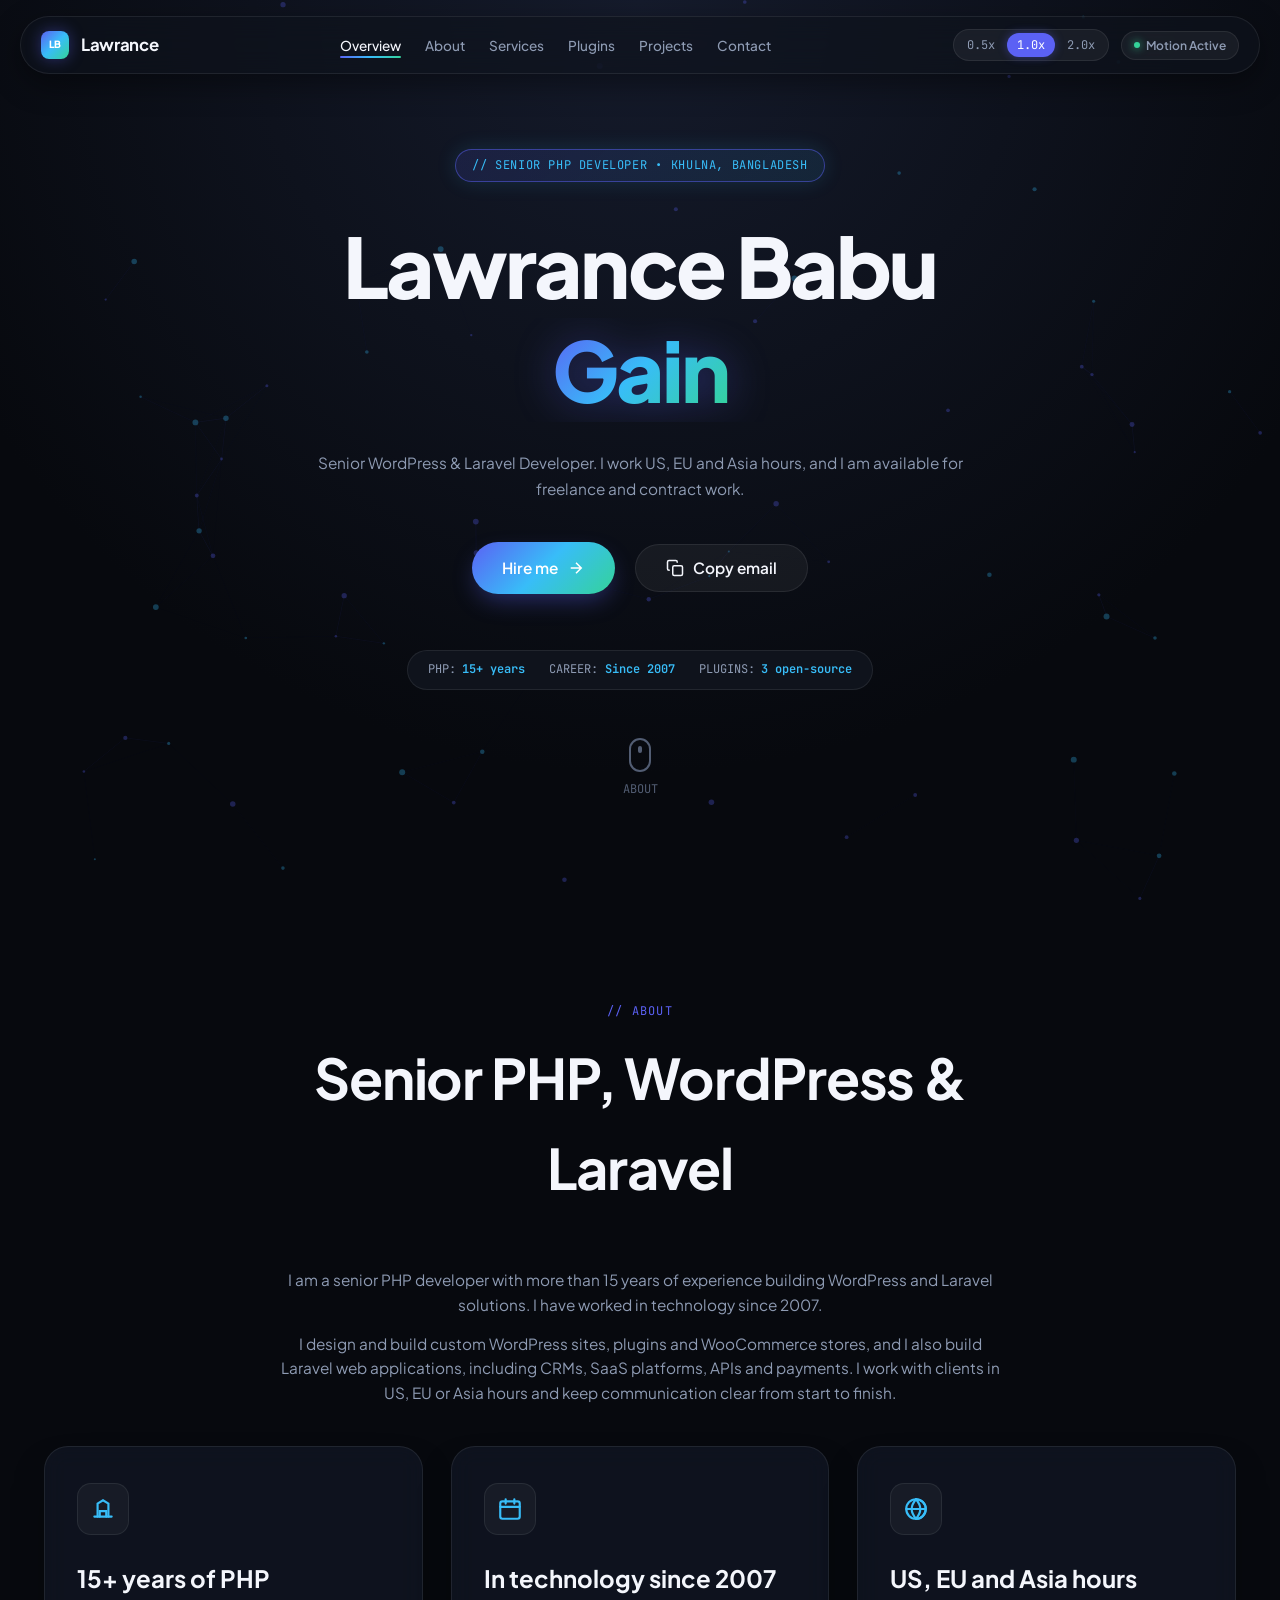
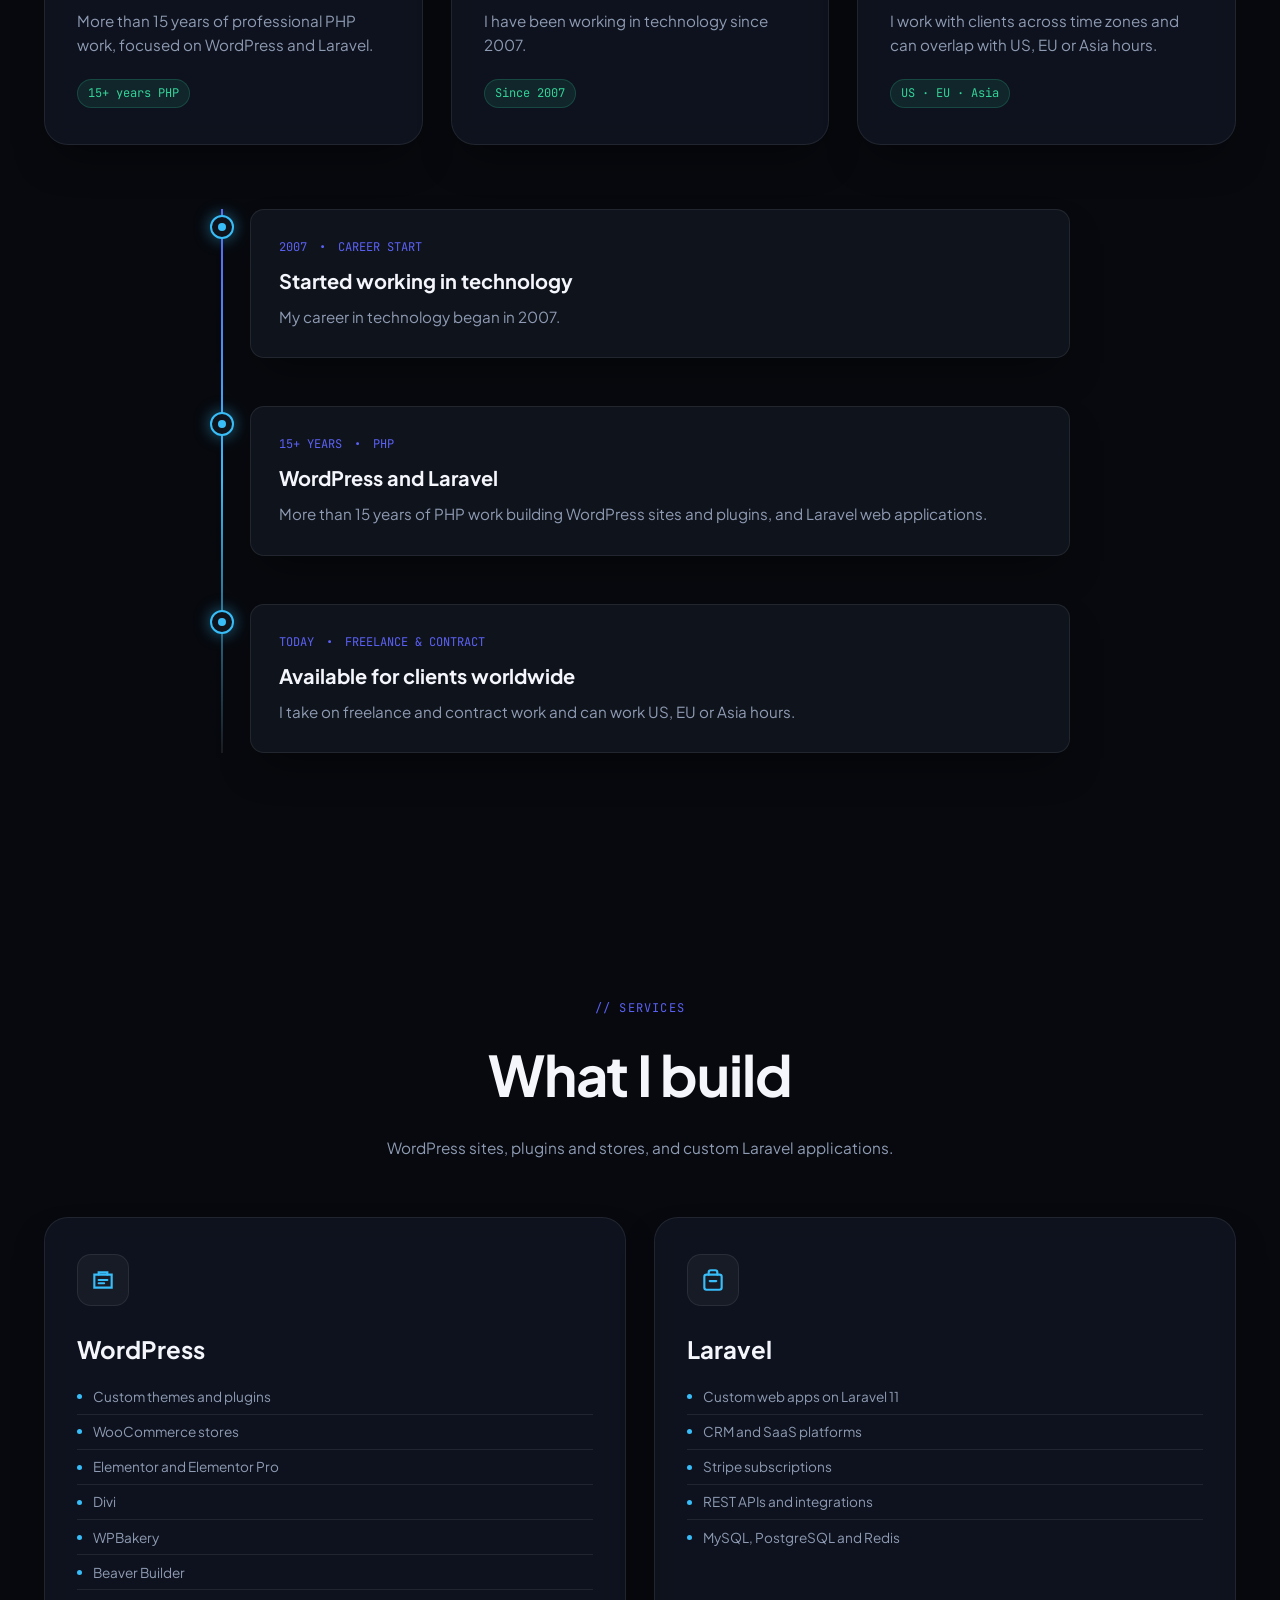
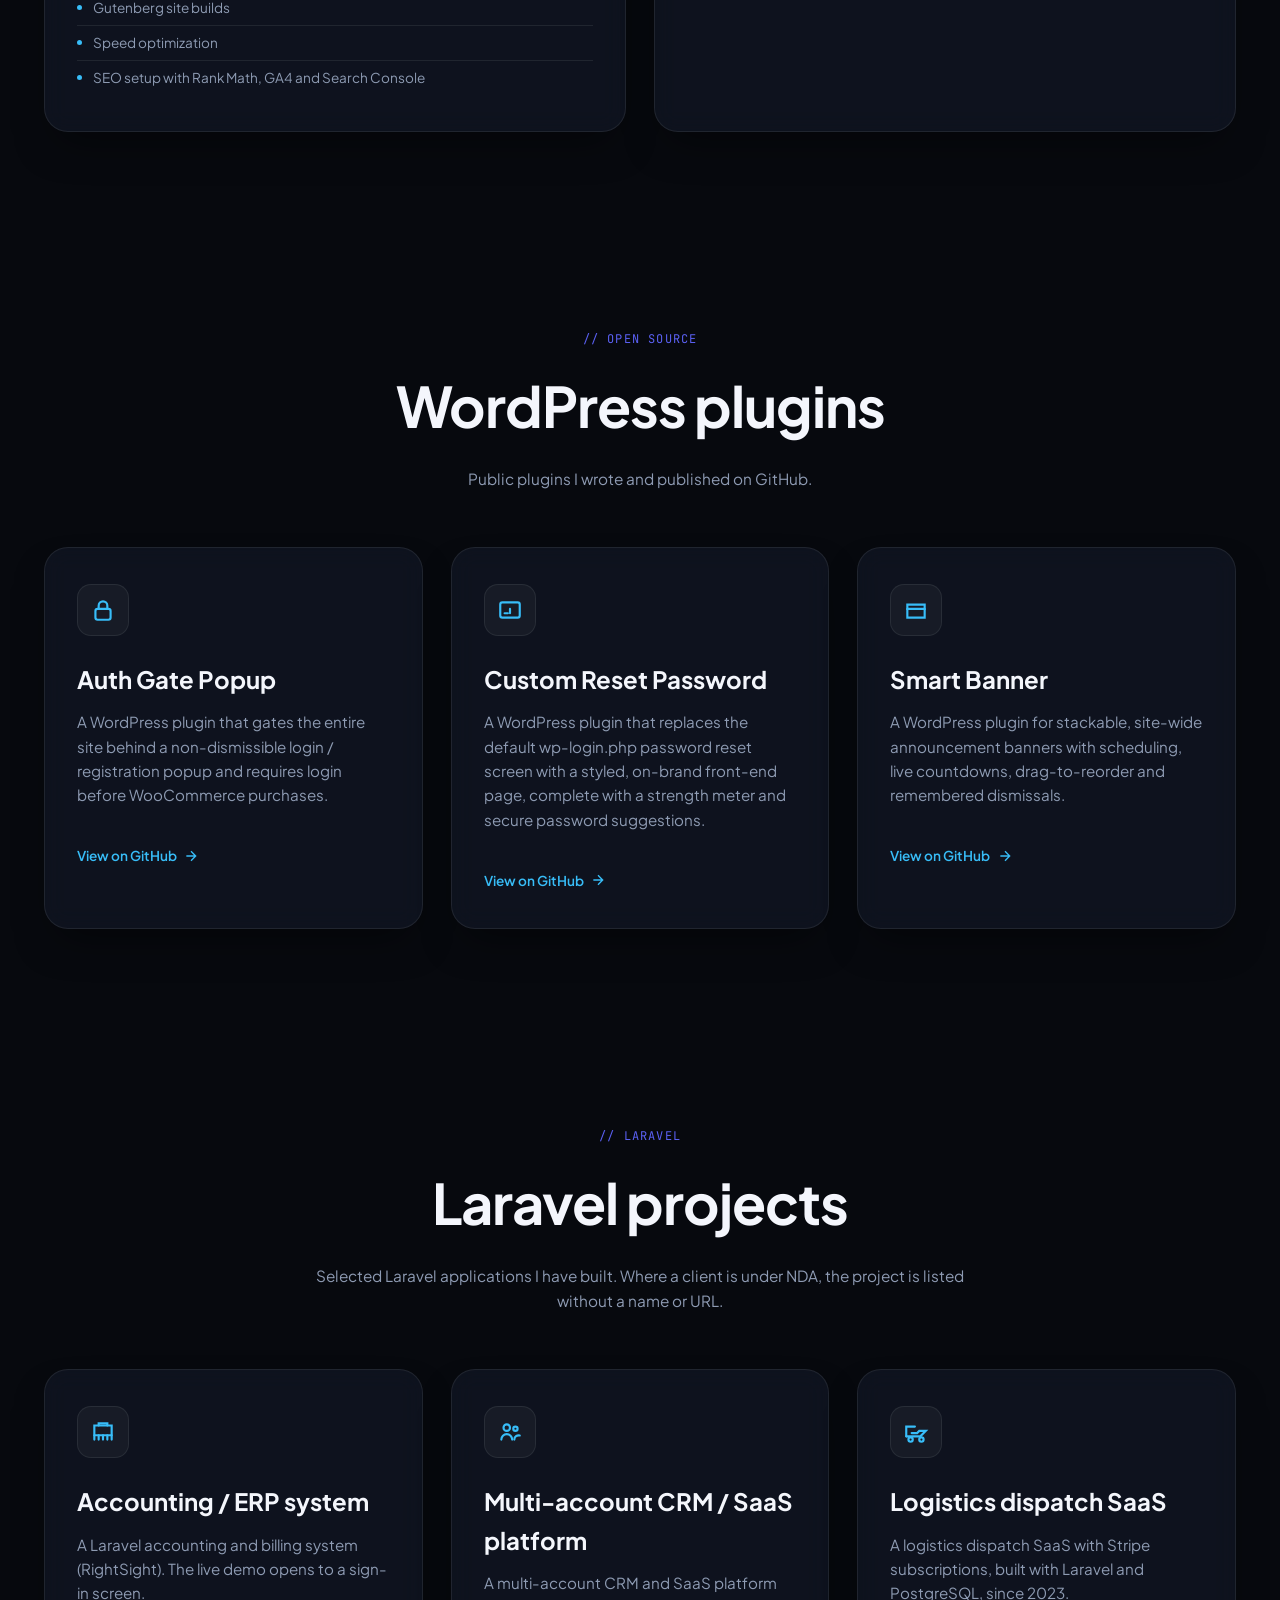
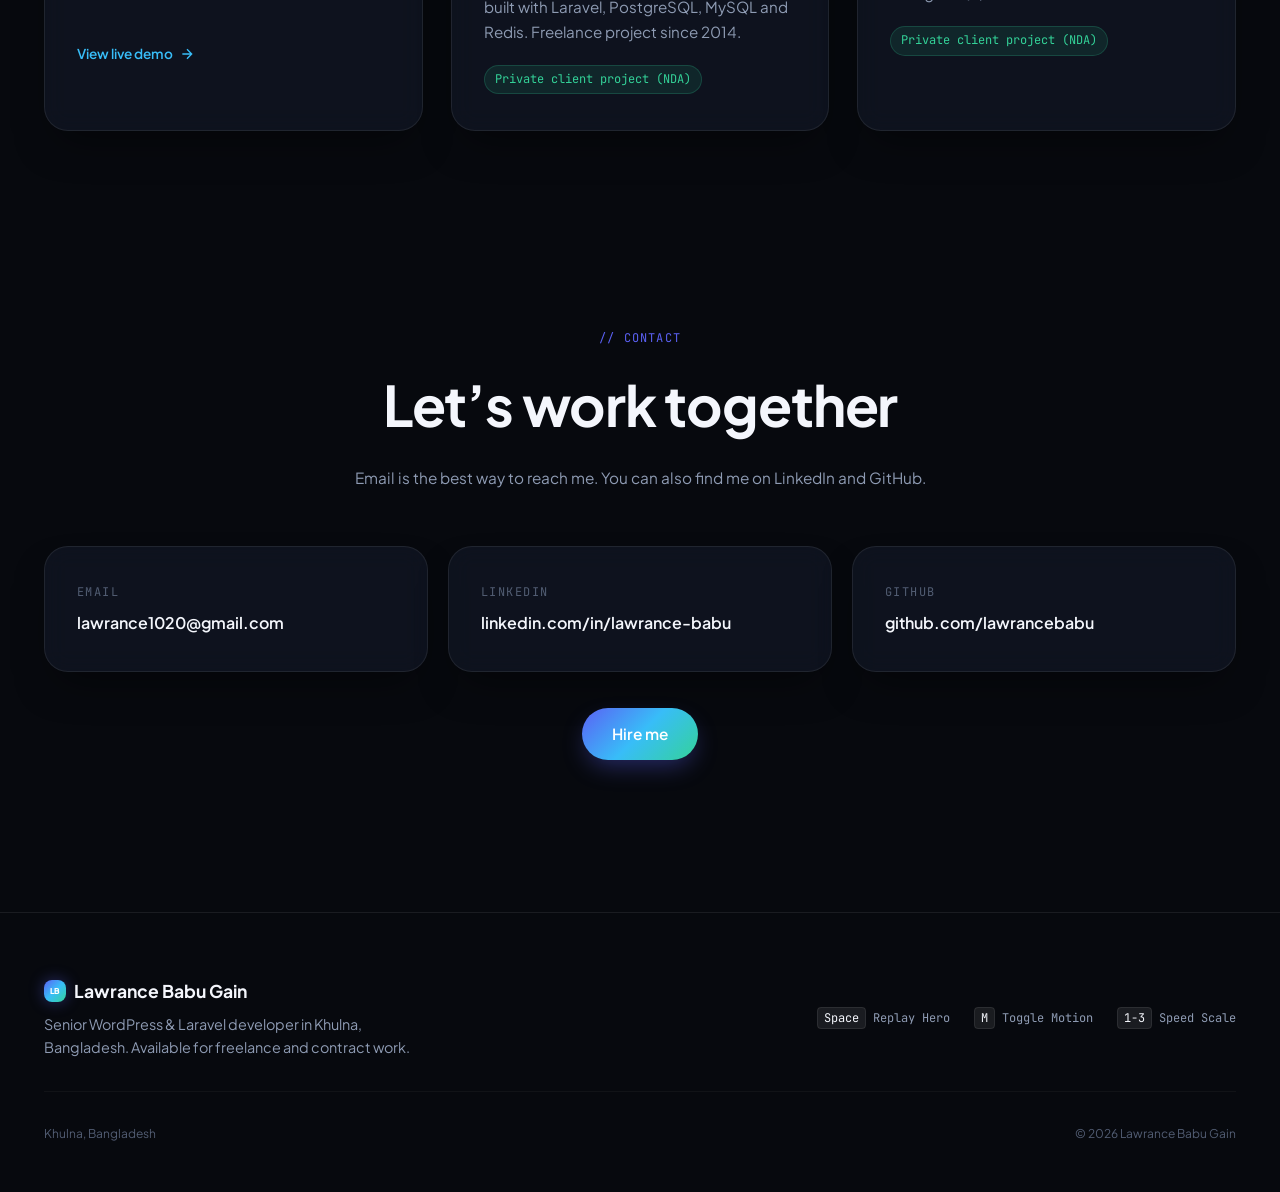
==== commit cab1a1c4: "Fix the about timeline reveal and a wording slip. Use the template's scroll-revealed class and timel" ====
--- a/index.html
+++ b/index.html
@@ -124,6 +124,19 @@
       animation-iteration-count: 1 !important;
       transition-duration: 0.001ms !important;
     }
+    @media (prefers-reduced-motion: reduce) {
+      .hero-eyebrow,
+      .telemetry-hud,
+      .hero-subtitle,
+      .hero-cta-group {
+        opacity: 1 !important;
+        transform: none !important;
+      }
+      .timeline-node {
+        opacity: 1 !important;
+        transform: none !important;
+      }
+    }
 
     /* ==========================================================================
        2. GLOBAL RESETS & BASE STYLING
@@ -1808,7 +1821,7 @@
             </div>
             <h3 class="card-title">In technology since 2007</h3>
             <p class="card-text">
-              I have been working in technology since 2007, and I still build and ship software every week.
+              I have been working in technology since 2007.
             </p>
             <div class="card-token-badge"><span>Since 2007</span></div>
           </article>
@@ -1830,7 +1843,8 @@
           </article>
         </div>
 
-        <div class="timeline-track" style="margin-top: 4rem;">
+        <div class="timeline-wrap" style="margin-top: 4rem;">
+          <div class="timeline-track-line"></div>
           <div class="timeline-node" data-scroll-reveal>
             <div class="node-pip"><div class="node-pip-inner"></div></div>
             <div class="node-card">
@@ -2268,7 +2282,7 @@
       const scrollObserver = new IntersectionObserver((entries) => {
         entries.forEach(entry => {
           if (entry.isIntersecting) {
-            entry.target.classList.add('revealed');
+            entry.target.classList.add('scroll-revealed');
           }
         });
       }, { threshold: 0.15 });
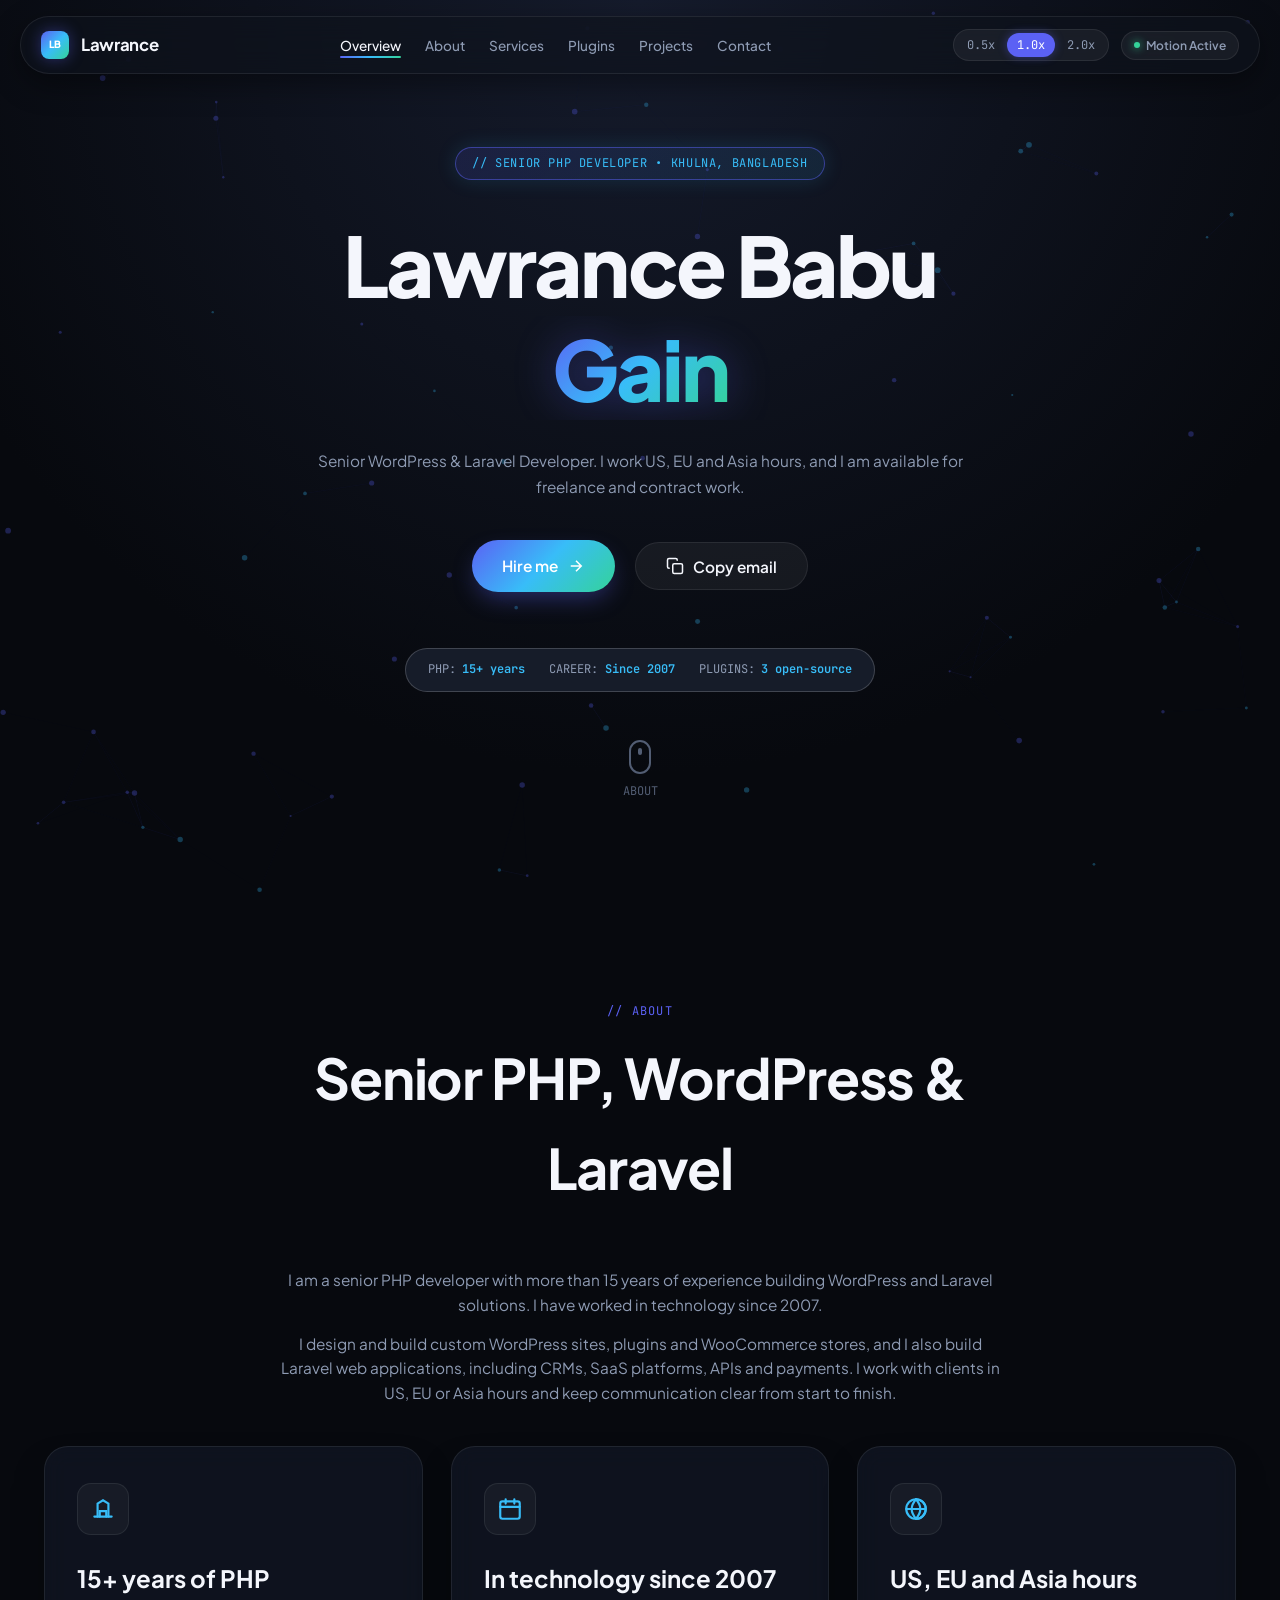
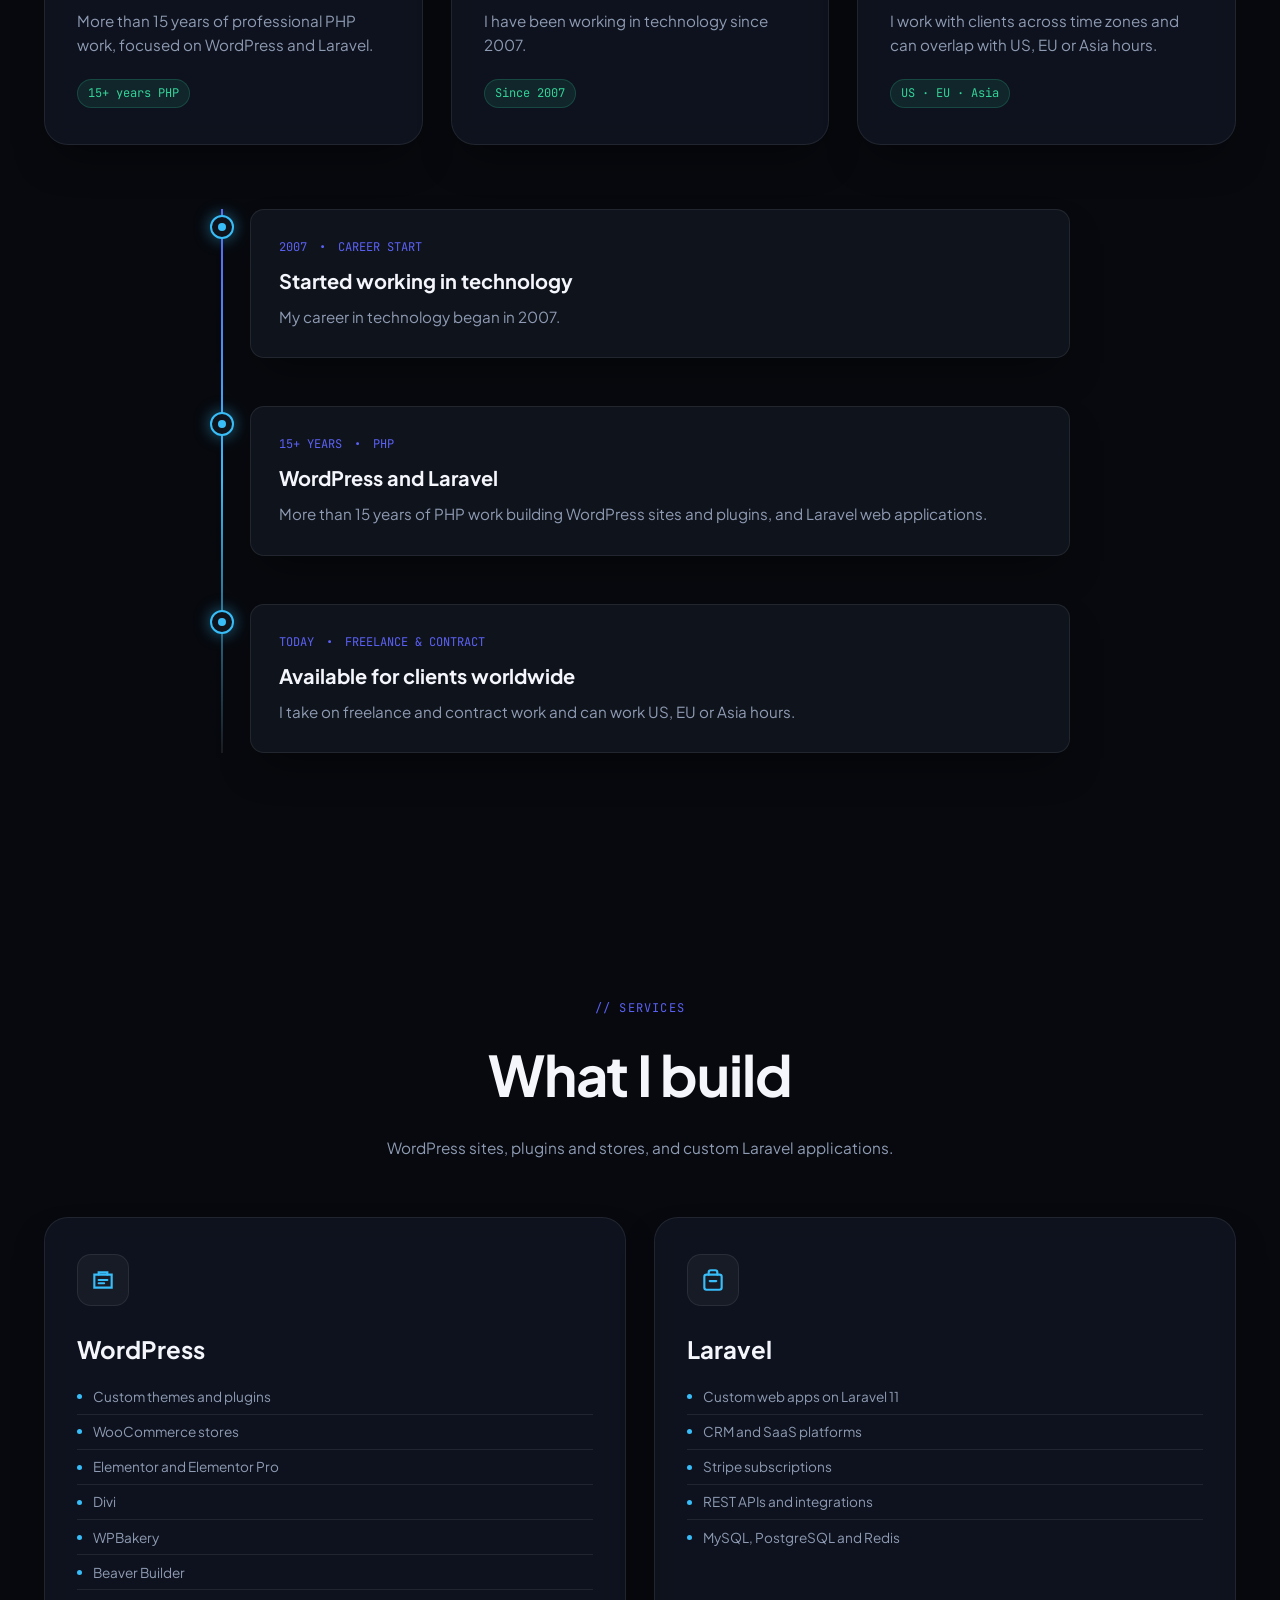
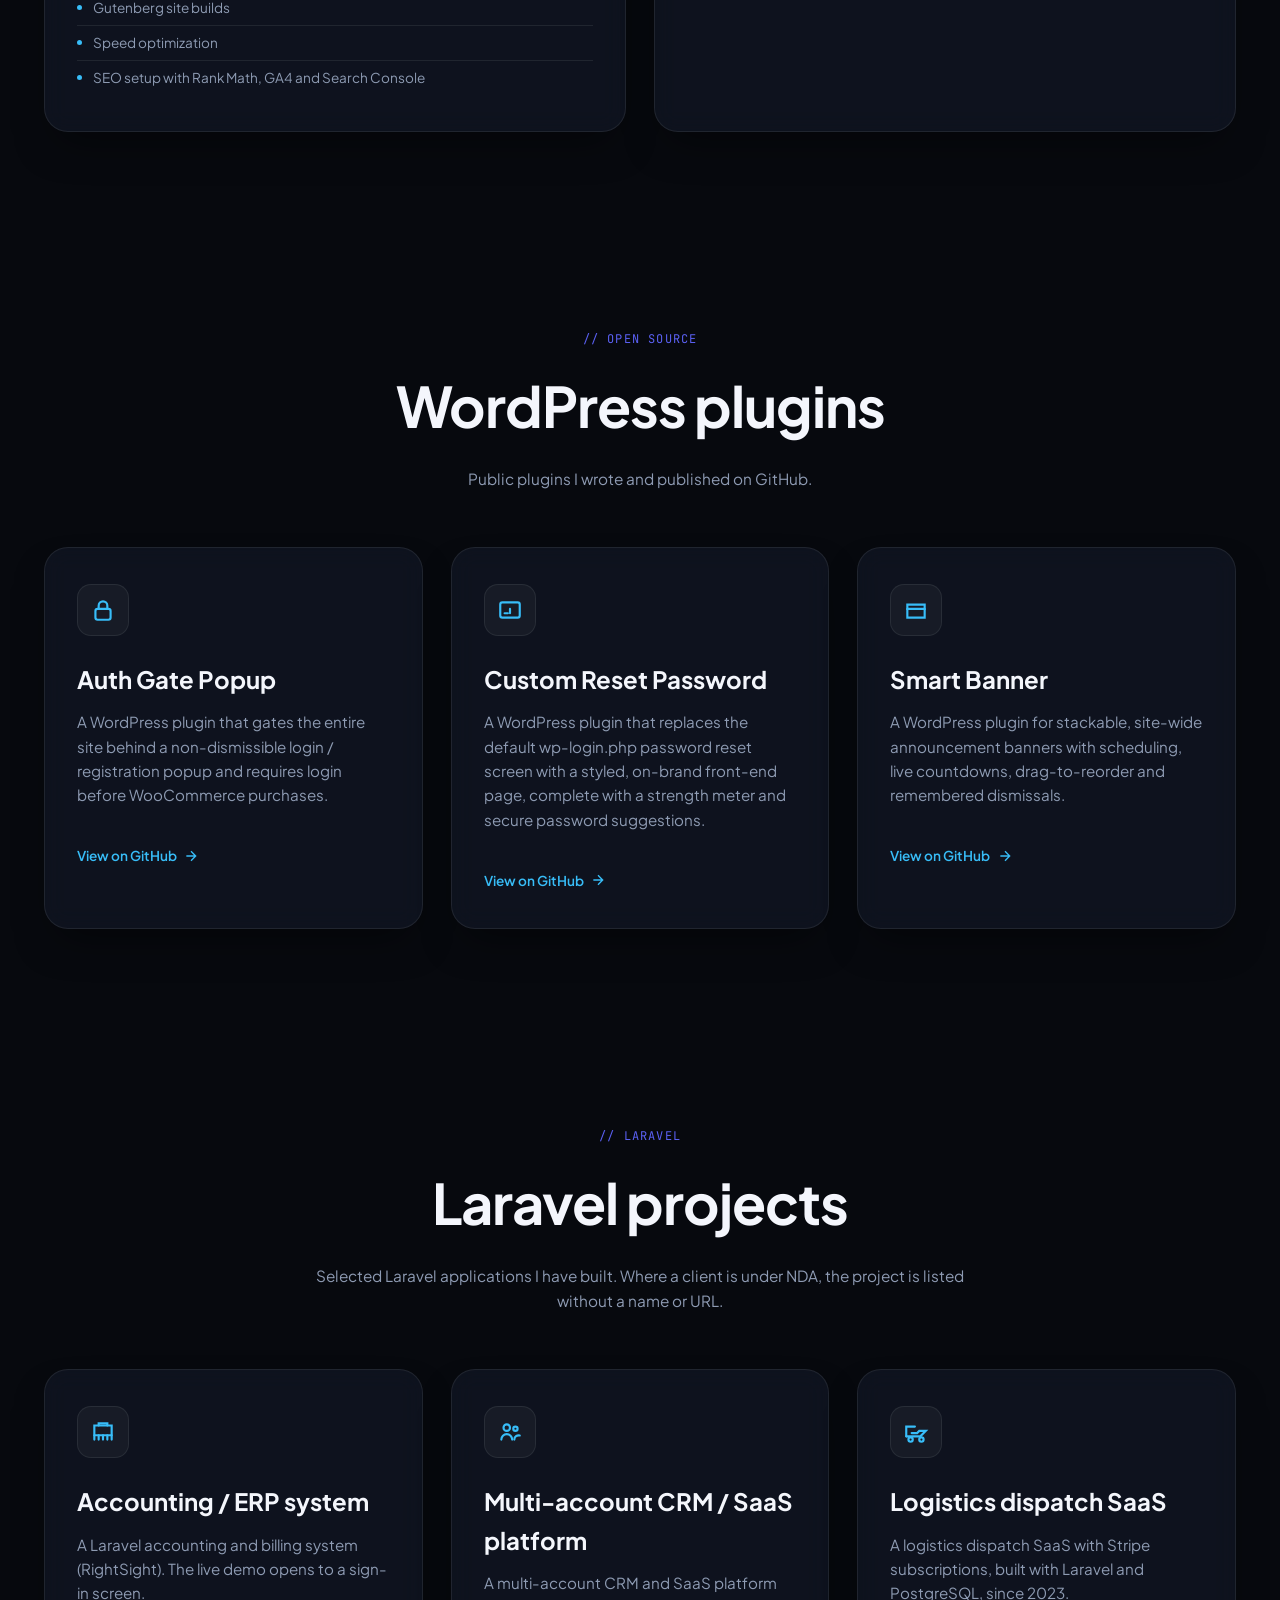
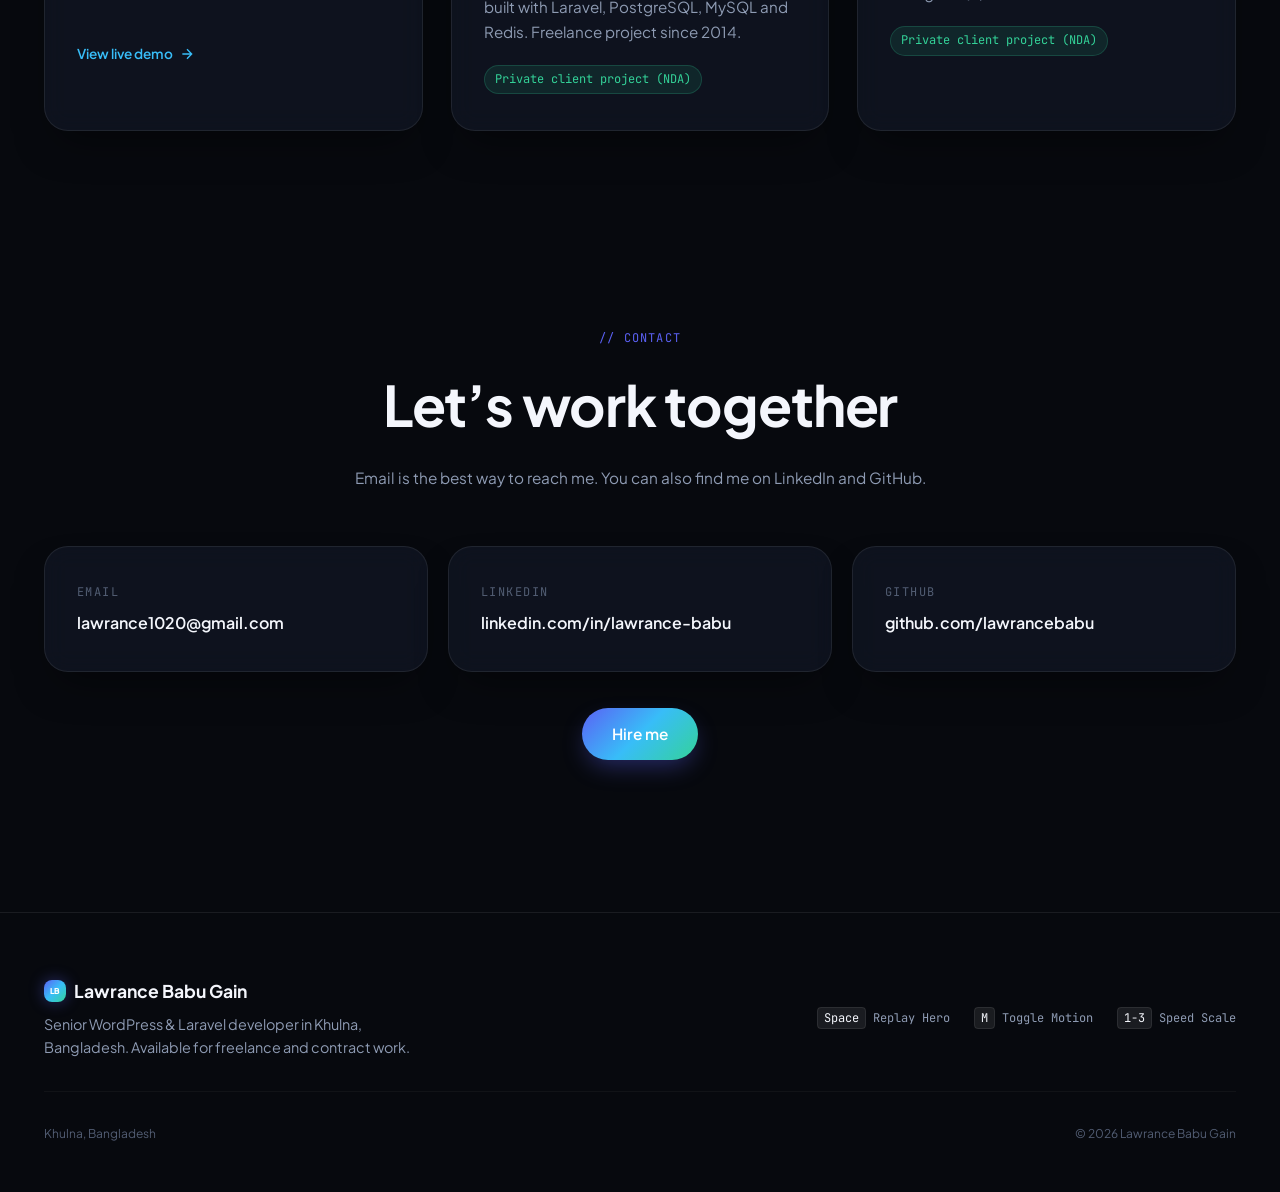
==== commit af0bce68: "Make the hero facts bar easier to see against the dark background." ====
--- a/index.html
+++ b/index.html
@@ -526,18 +526,22 @@
 
     /* Hero Telemetry HUD */
     .telemetry-hud {
-      display: inline-flex;
-      align-items: center;
+      display: flex;
+      align-items: center;
+      justify-content: center;
+      width: max-content;
+      max-width: 100%;
+      margin: 2rem auto 0;
       gap: 1.5rem;
-      padding: 0.6rem 1.25rem;
-      background: var(--bg-surface);
-      border: 1px solid var(--border-subtle);
+      padding: 0.7rem 1.35rem;
+      background: var(--bg-surface-elevated);
+      border: 1px solid var(--border-highlight);
       border-radius: var(--radius-full);
       font-family: var(--font-mono);
       font-size: var(--text-micro);
       color: var(--text-muted);
       opacity: 0;
-      animation: heroEntrance 0.8s var(--ease-smooth) 1s forwards;
+      animation: heroEntrance 0.8s var(--ease-smooth) 0.7s forwards;
     }
 
     .telemetry-item {
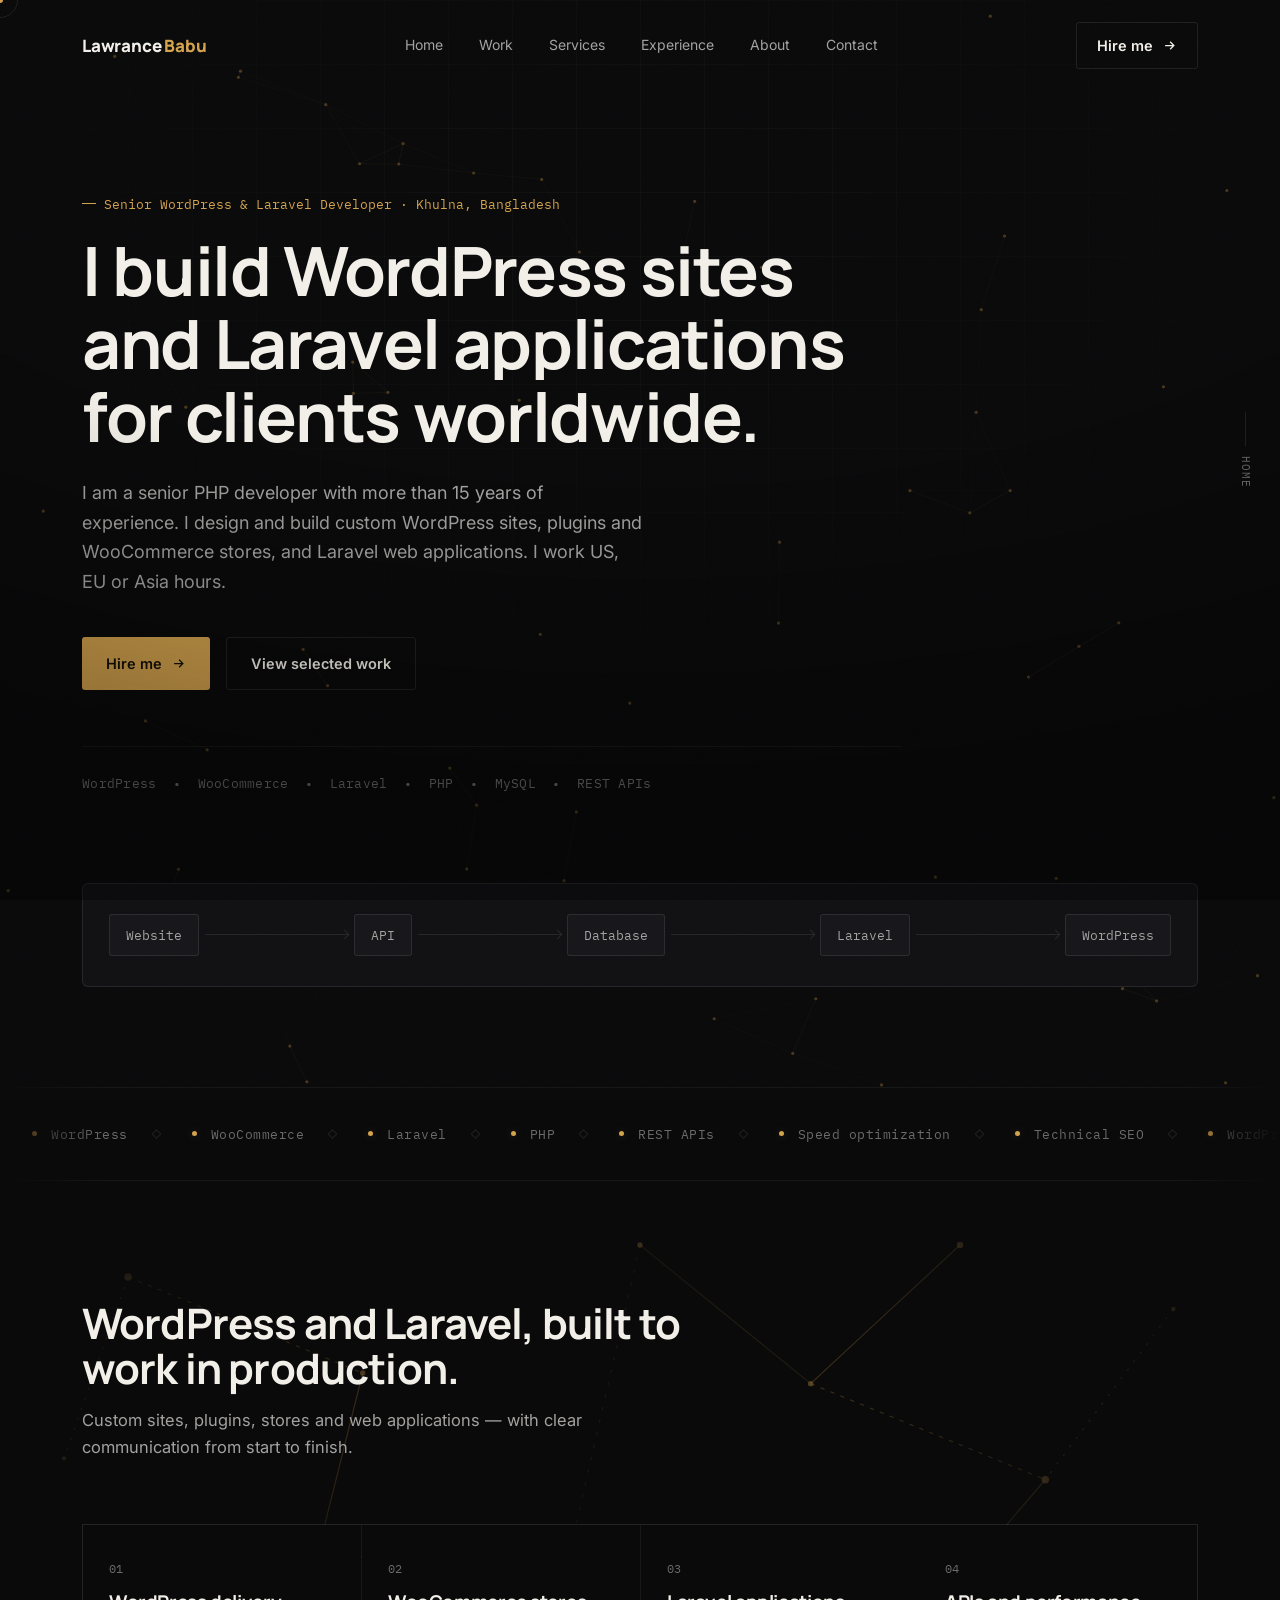
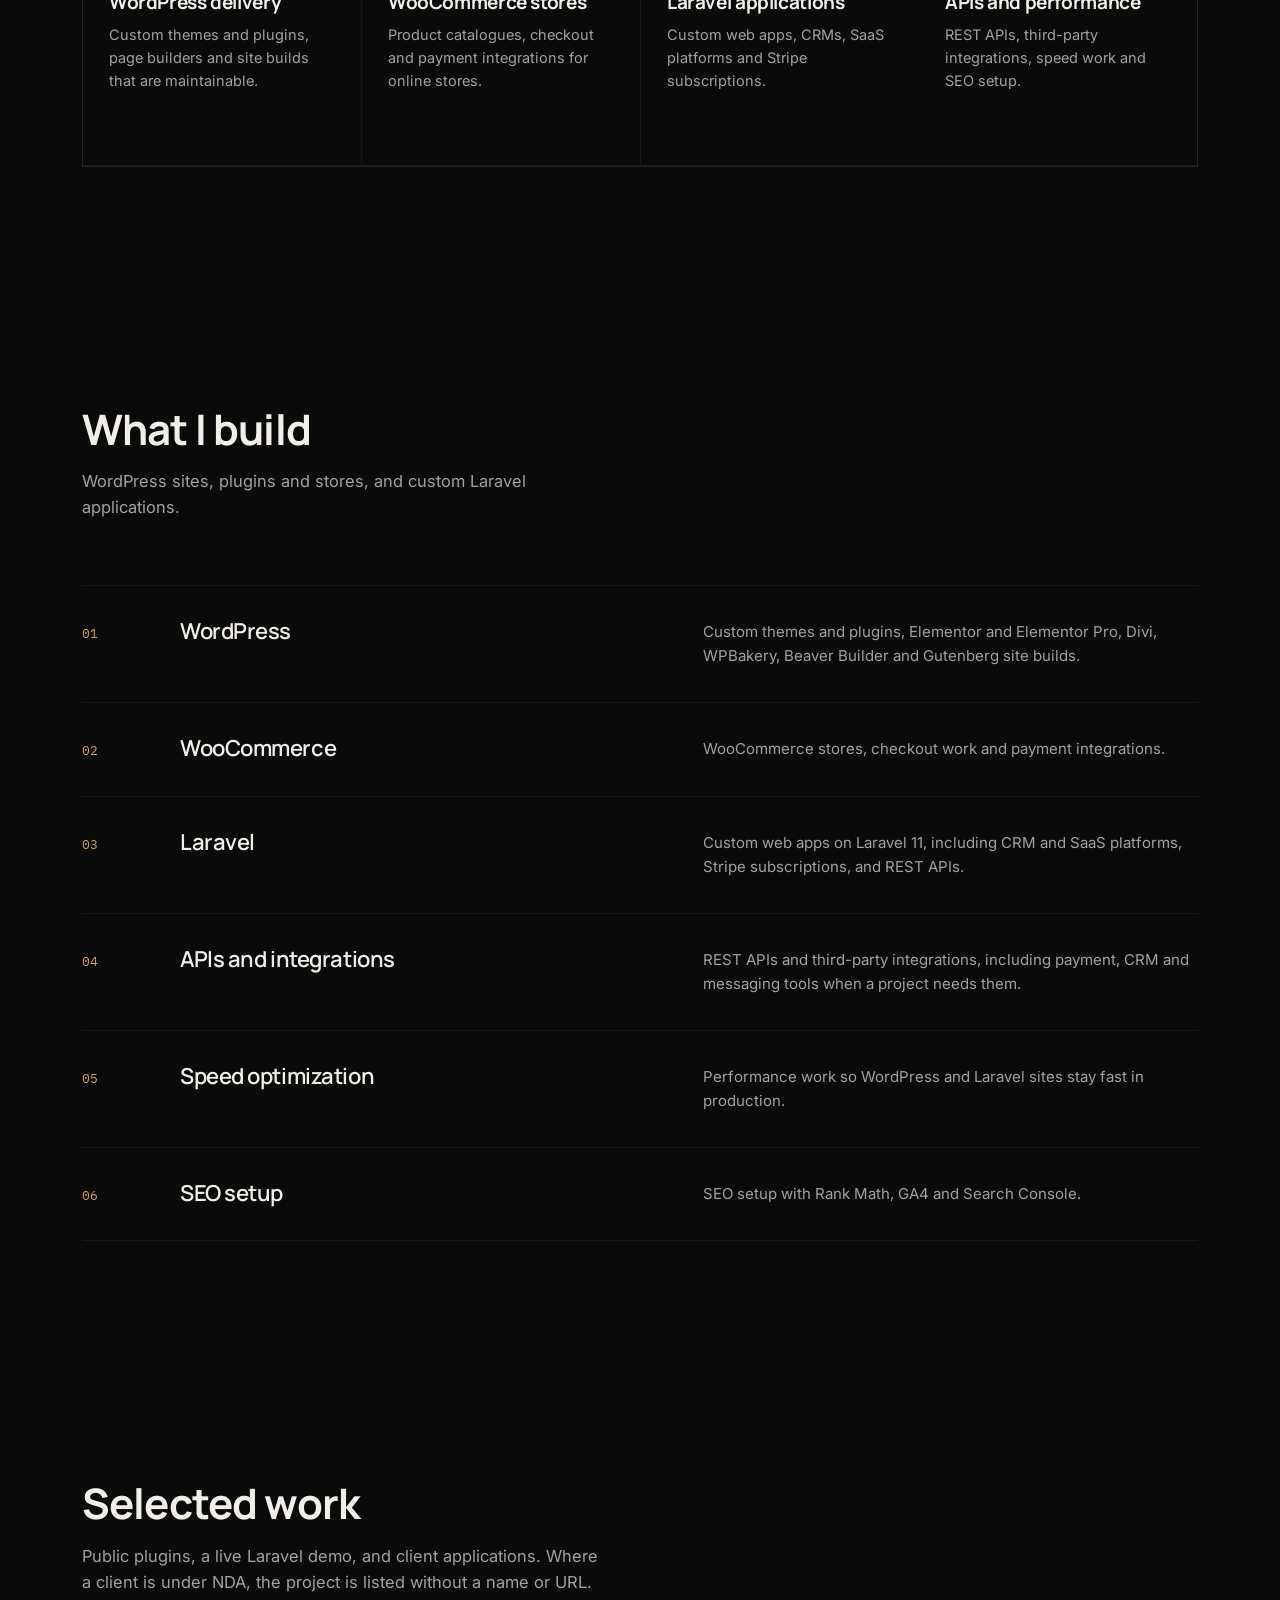
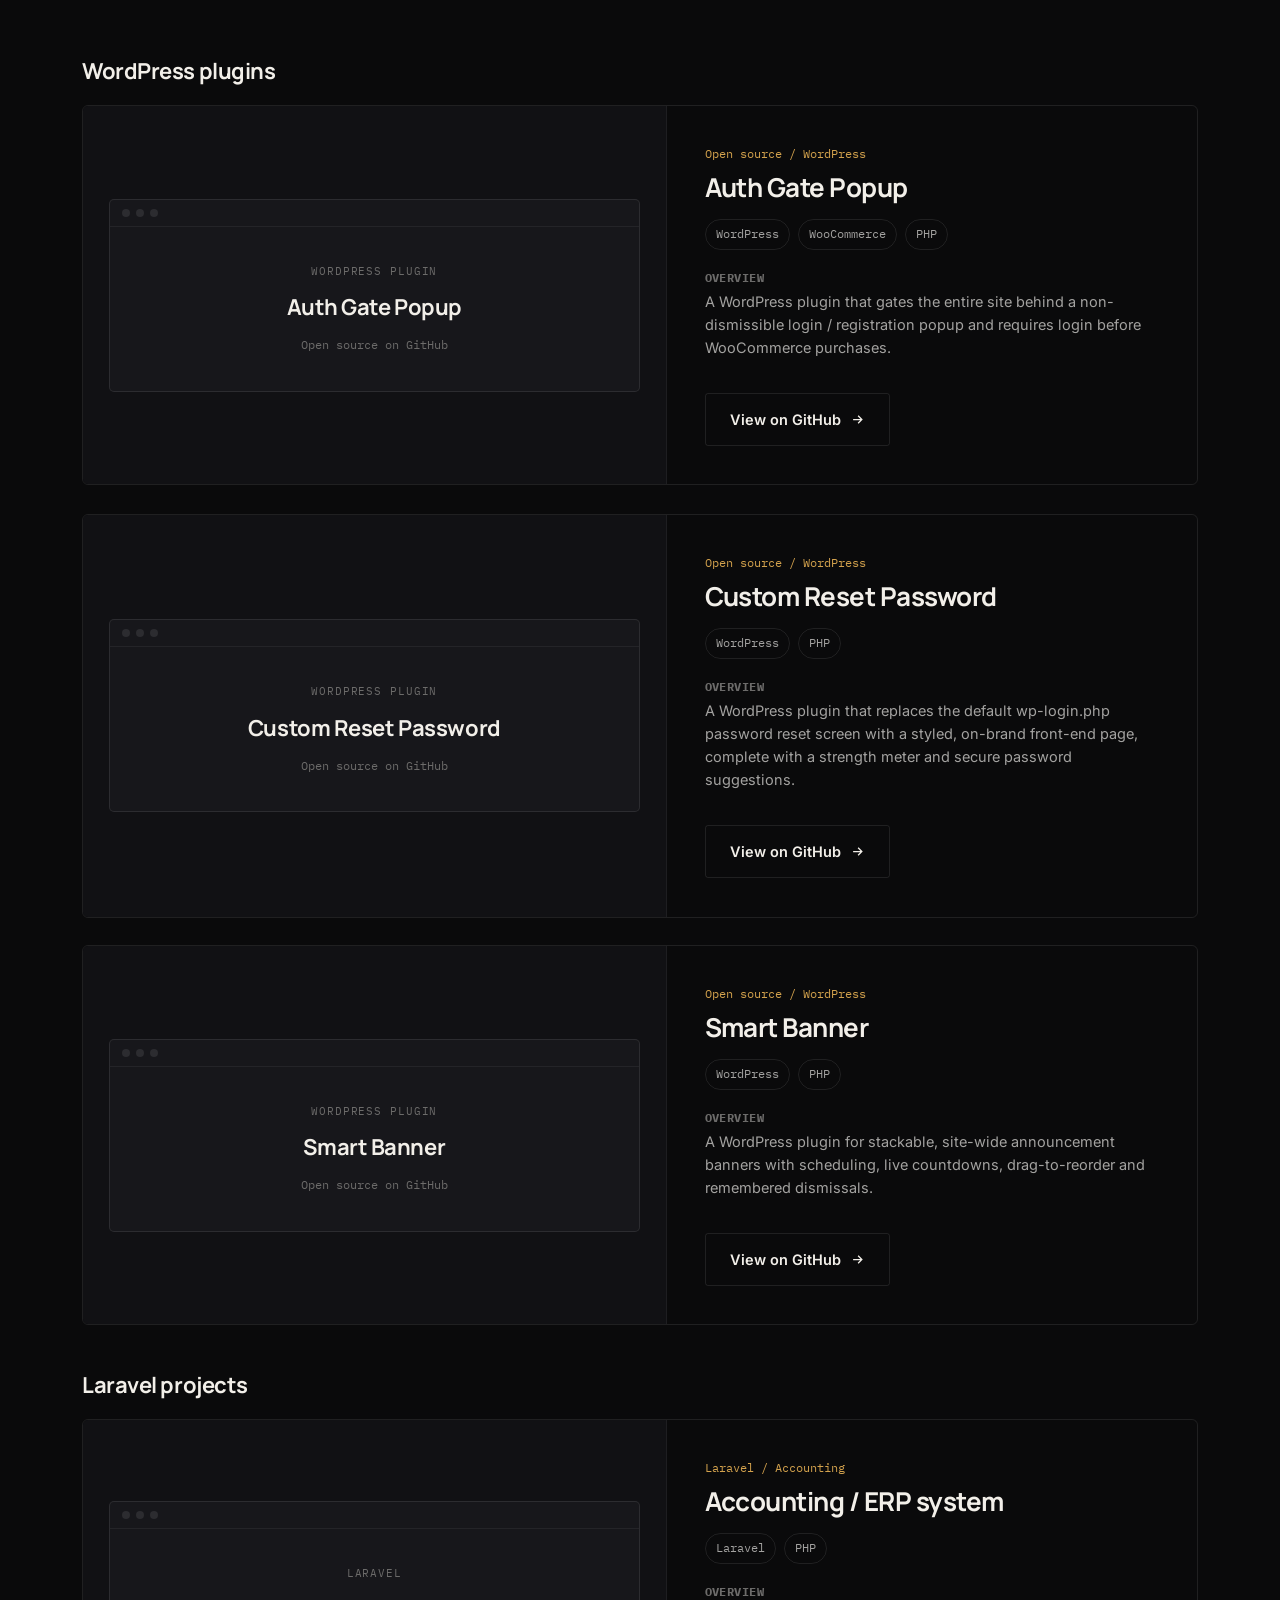
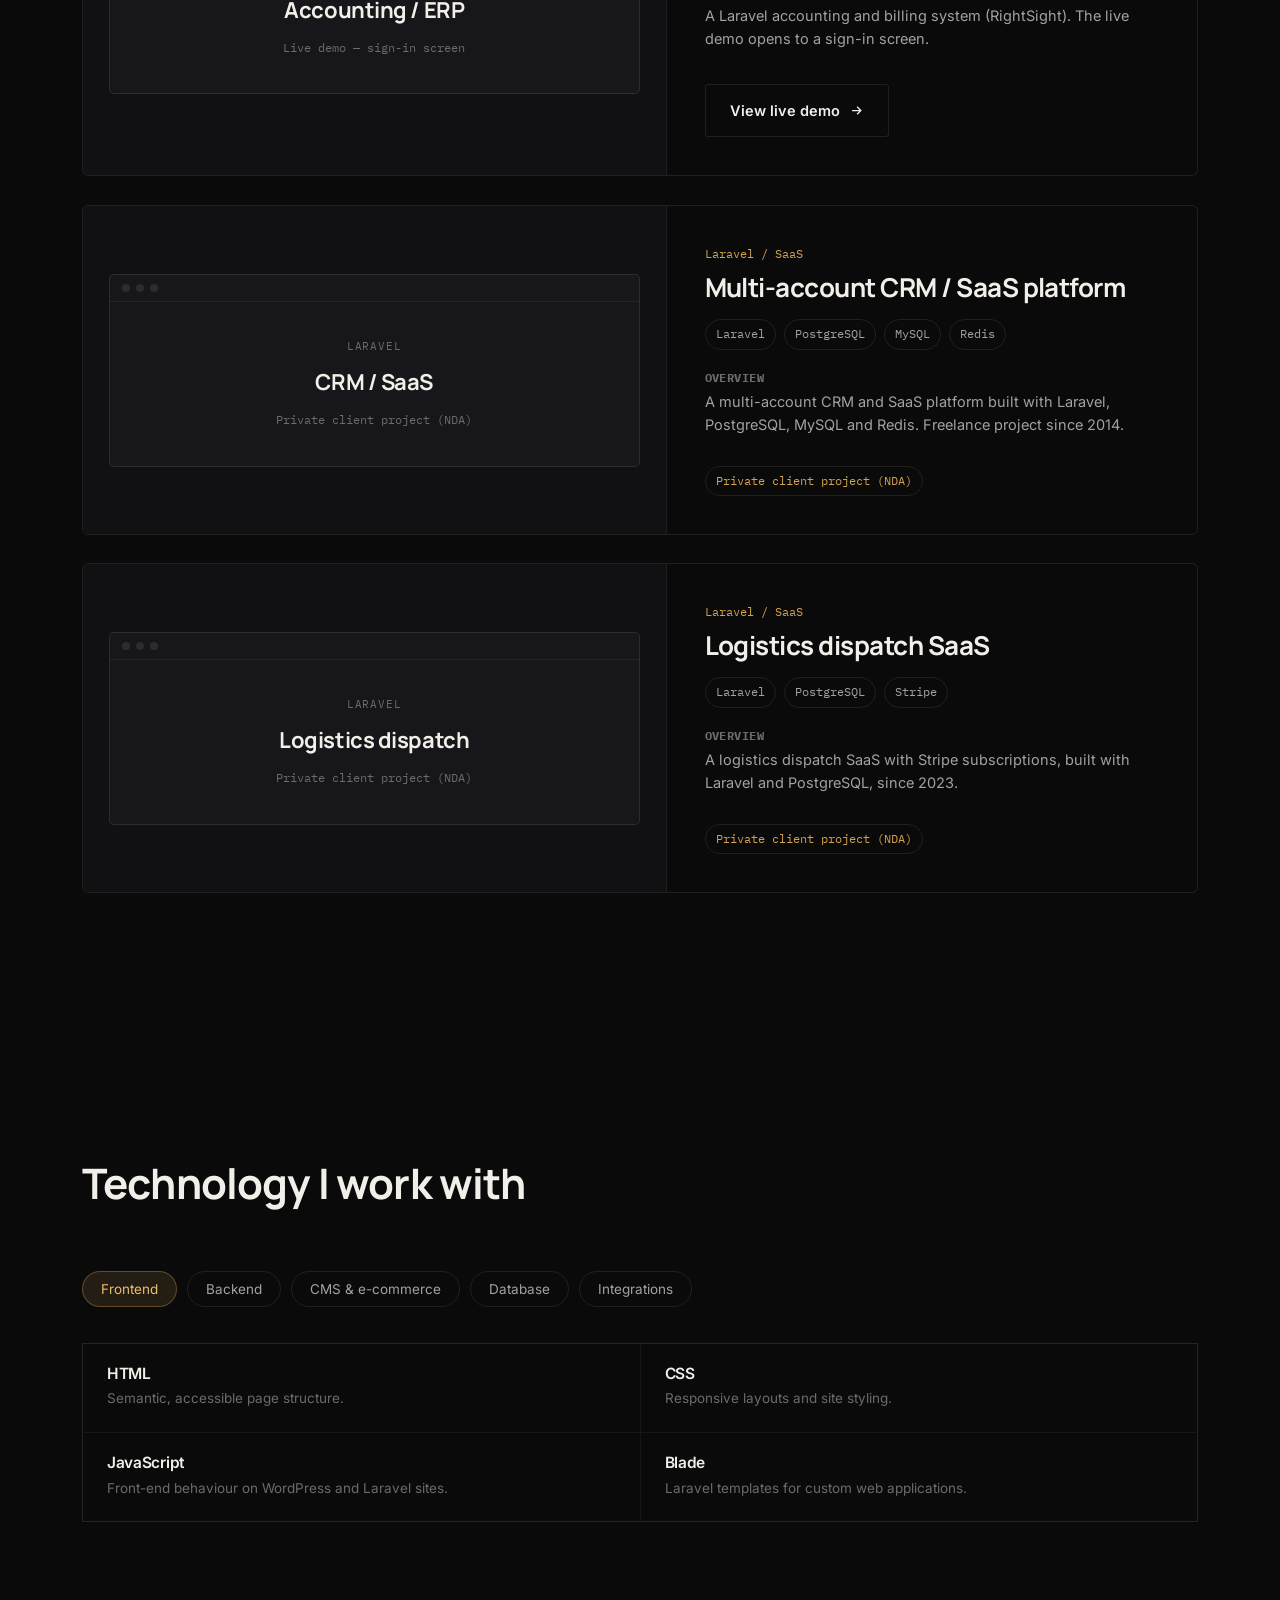
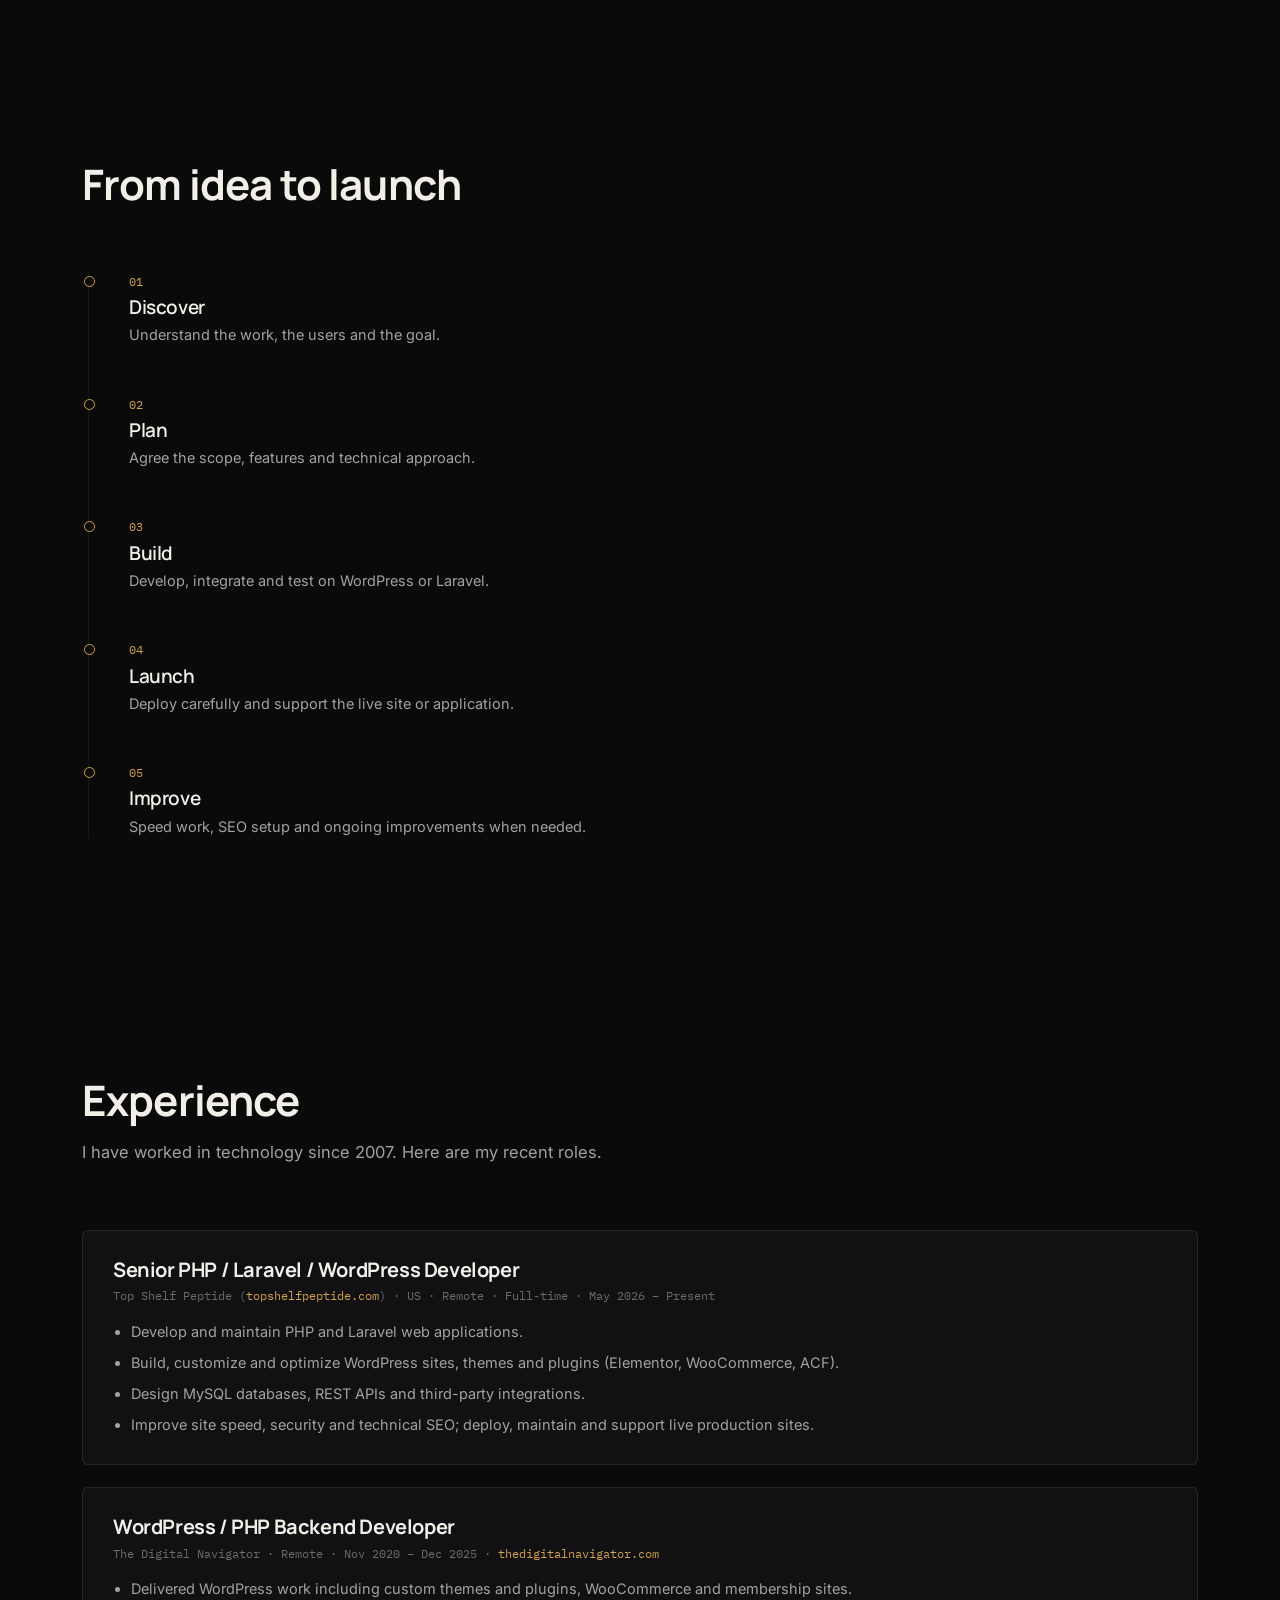
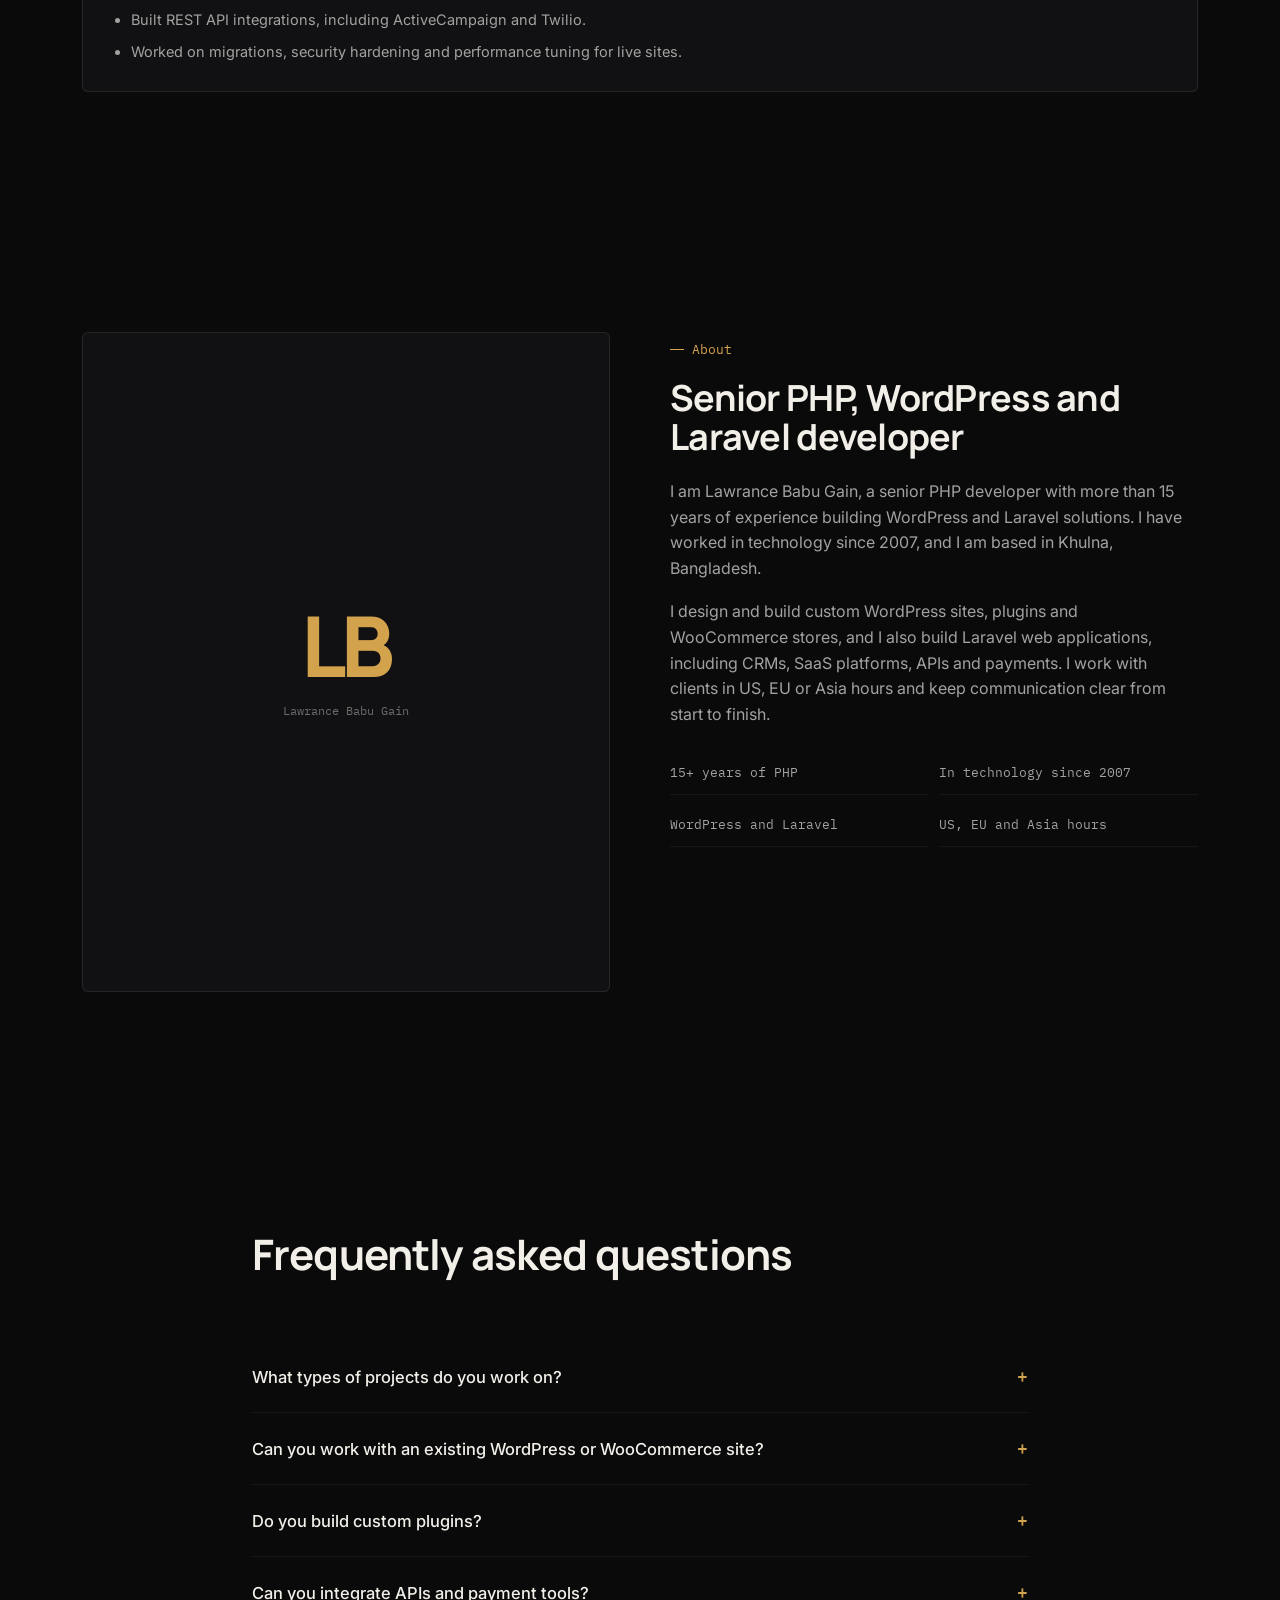
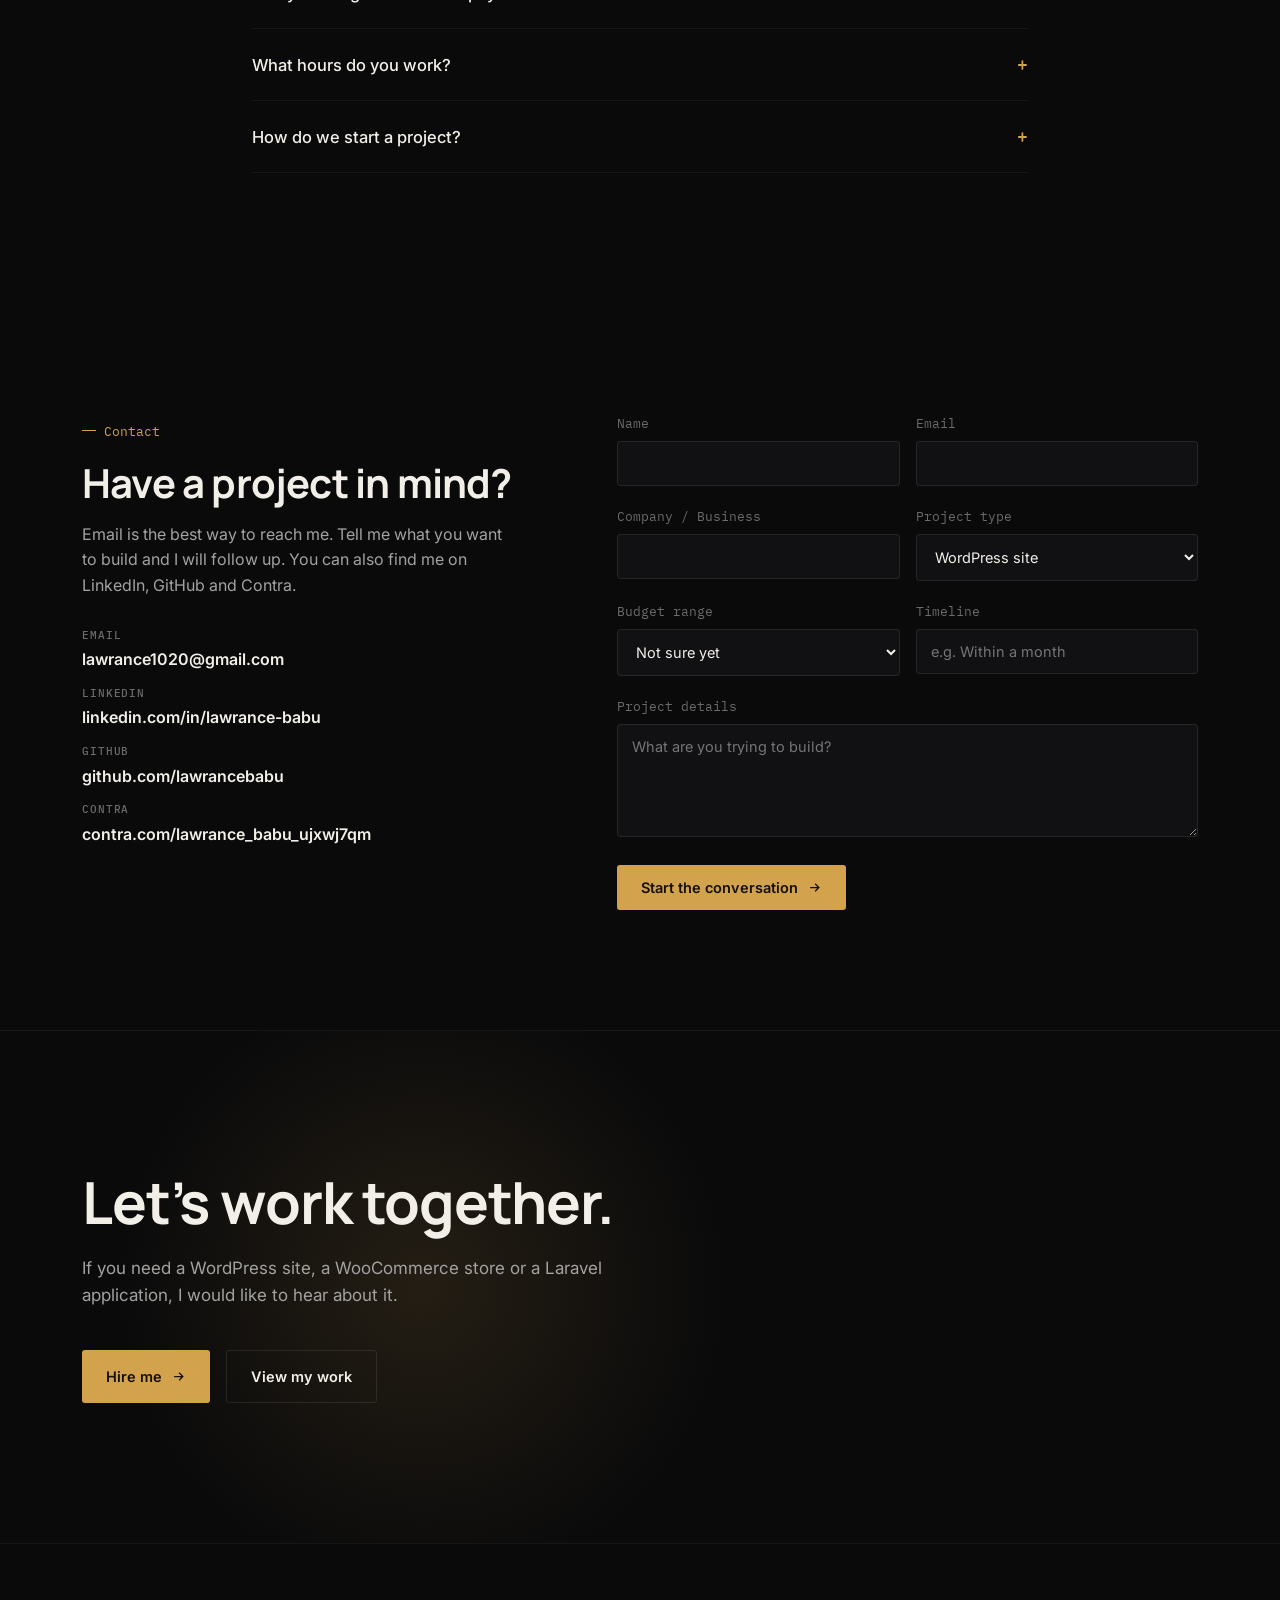
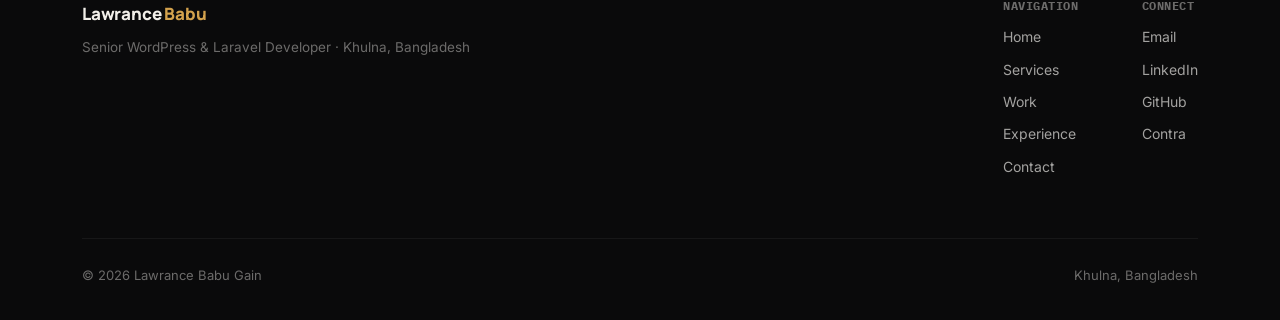
==== commit fc04bf36: "Rebuild the portfolio on the new HTML template. Keep the template visual system and interactions, re" ====
--- a/index.html
+++ b/index.html
@@ -1,2429 +1,1462 @@
 <!DOCTYPE html>
 <html lang="en">
 <head>
-  <meta charset="UTF-8">
-  <meta name="viewport" content="width=device-width, initial-scale=1.0">
-  <title>Lawrance Babu Gain — Senior WordPress &amp; Laravel Developer</title>
-  <meta name="description" content="Senior WordPress and Laravel developer in Khulna, Bangladesh, with 15+ years of PHP experience. Custom themes and plugins, WooCommerce, and Laravel web apps. Works US, EU and Asia hours.">
-  <meta name="author" content="Lawrance Babu Gain">
-  <link rel="canonical" href="https://lawrancebabu.github.io/">
-  <link rel="icon" href="/favicon.svg" type="image/svg+xml">
-  <meta property="og:type" content="website">
-  <meta property="og:locale" content="en_US">
-  <meta property="og:site_name" content="Lawrance Babu Gain">
-  <meta property="og:title" content="Lawrance Babu Gain — Senior WordPress &amp; Laravel Developer">
-  <meta property="og:description" content="Senior WordPress and Laravel developer in Khulna, Bangladesh, with 15+ years of PHP experience. Custom themes and plugins, WooCommerce, and Laravel web apps. Works US, EU and Asia hours.">
-  <meta property="og:url" content="https://lawrancebabu.github.io/">
-  <meta property="og:image" content="https://lawrancebabu.github.io/og-image.png">
-  <meta property="og:image:width" content="1200">
-  <meta property="og:image:height" content="630">
-  <meta property="og:image:alt" content="Lawrance Babu Gain, Senior WordPress and Laravel Developer">
-  <meta name="twitter:card" content="summary_large_image">
-  <meta name="twitter:title" content="Lawrance Babu Gain — Senior WordPress &amp; Laravel Developer">
-  <meta name="twitter:description" content="Senior WordPress and Laravel developer in Khulna, Bangladesh, with 15+ years of PHP experience. Works US, EU and Asia hours.">
-  <meta name="twitter:image" content="https://lawrancebabu.github.io/og-image.png">
-  <link rel="preconnect" href="https://fonts.googleapis.com">
-  <link rel="preconnect" href="https://fonts.gstatic.com" crossorigin>
-  <link href="https://fonts.googleapis.com/css2?family=Plus+Jakarta+Sans:wght@300;400;500;600;700;800&family=JetBrains+Mono:wght@400;500;600&display=swap" rel="stylesheet">
-  <style>
-    /* ==========================================================================
-       1. CSS CUSTOM PROPERTIES & MOTION DESIGN TOKENS
-       ========================================================================== */
-    :root {
-      /* Color Palette */
-      --bg-dark: #07090e;
-      --bg-surface: #0f131c;
-      --bg-surface-elevated: #161c29;
-      --bg-card: rgba(18, 24, 38, 0.7);
-      --bg-glass: rgba(15, 19, 28, 0.65);
-
-      --border-subtle: rgba(255, 255, 255, 0.08);
-      --border-focus: rgba(91, 97, 244, 0.5);
-      --border-highlight: rgba(255, 255, 255, 0.18);
-
-      --text-main: #f4f6fc;
-      --text-muted: #8e9bb3;
-      --text-faint: #525d73;
-
-      --accent-primary: #5b61f4;
-      --accent-glow: rgba(91, 97, 244, 0.4);
-      --accent-cyan: #38bdf8;
-      --accent-emerald: #34d399;
-      --accent-amber: #fbbf24;
-      --accent-gradient: linear-gradient(135deg, #5b61f4 0%, #38bdf8 50%, #34d399 100%);
-      --accent-gradient-subtle: linear-gradient(135deg, rgba(91, 97, 244, 0.15) 0%, rgba(56, 189, 248, 0.1) 100%);
-
-      /* Typography Scale */
-      --font-sans: 'Plus Jakarta Sans', -apple-system, BlinkMacSystemFont, "Segoe UI", Roboto, sans-serif;
-      --font-mono: 'JetBrains Mono', SFMono-Regular, Menlo, Monaco, Consolas, monospace;
-
-      --text-display: clamp(2.5rem, 6.5vw, 5.5rem);
-      --text-h1: clamp(2rem, 4.5vw, 3.5rem);
-      --text-h2: clamp(1.5rem, 3vw, 2.25rem);
-      --text-h3: clamp(1.2rem, 2vw, 1.5rem);
-      --text-body: clamp(0.95rem, 1.2vw, 1.05rem);
-      --text-small: 0.85rem;
-      --text-micro: 0.75rem;
-
-      /* Animation Duration & Easing Tokens */
-      --motion-speed-scale: 1;
-      --dur-instant: calc(120ms * var(--motion-speed-scale));
-      --dur-fast: calc(240ms * var(--motion-speed-scale));
-      --dur-normal: calc(450ms * var(--motion-speed-scale));
-      --dur-slow: calc(750ms * var(--motion-speed-scale));
-      --dur-flow: calc(1200ms * var(--motion-speed-scale));
-
-      /* Easing Physics Curves */
-      --ease-spring: cubic-bezier(0.175, 0.885, 0.32, 1.275);
-      --ease-elastic: cubic-bezier(0.68, -0.55, 0.265, 1.55);
-      --ease-smooth: cubic-bezier(0.16, 1, 0.3, 1);
-      --ease-out-expo: cubic-bezier(0.19, 1, 0.22, 1);
-      --ease-in-out: cubic-bezier(0.65, 0, 0.35, 1);
-
-      /* Layout */
-      --container-max: 1240px;
-      --radius-sm: 8px;
-      --radius-md: 14px;
-      --radius-lg: 24px;
-      --radius-full: 9999px;
-      --shadow-ambient: 0 20px 40px -15px rgba(0, 0, 0, 0.5);
-      --shadow-glow: 0 0 50px -10px var(--accent-glow);
+<meta charset="UTF-8">
+<meta name="viewport" content="width=device-width, initial-scale=1.0">
+<title>Lawrance Babu Gain — Senior WordPress &amp; Laravel Developer</title>
+<meta name="description" content="Senior WordPress and Laravel developer in Khulna, Bangladesh, with 15+ years of PHP experience. Custom themes and plugins, WooCommerce, and Laravel web apps. Works US, EU and Asia hours.">
+<meta name="author" content="Lawrance Babu Gain">
+<meta name="robots" content="index, follow">
+<link rel="canonical" href="https://lawrancebabu.github.io/">
+<link rel="icon" href="/favicon.svg" type="image/svg+xml">
+<meta property="og:type" content="website">
+<meta property="og:site_name" content="Lawrance Babu Gain">
+<meta property="og:title" content="Lawrance Babu Gain — Senior WordPress &amp; Laravel Developer">
+<meta property="og:description" content="Senior WordPress and Laravel developer in Khulna, Bangladesh, with 15+ years of PHP experience. Custom themes and plugins, WooCommerce, and Laravel web apps. Works US, EU and Asia hours.">
+<meta property="og:url" content="https://lawrancebabu.github.io/">
+<meta property="og:image" content="https://lawrancebabu.github.io/og-image.png">
+<meta property="og:image:width" content="1200">
+<meta property="og:image:height" content="630">
+<meta property="og:image:alt" content="Lawrance Babu Gain, Senior WordPress and Laravel Developer">
+<meta name="twitter:card" content="summary_large_image">
+<meta name="twitter:title" content="Lawrance Babu Gain — Senior WordPress &amp; Laravel Developer">
+<meta name="twitter:description" content="Senior WordPress and Laravel developer in Khulna, Bangladesh, with 15+ years of PHP experience. Works US, EU and Asia hours.">
+<meta name="twitter:image" content="https://lawrancebabu.github.io/og-image.png">
+<script type="application/ld+json">
+{
+  "@context": "https://schema.org",
+  "@type": "Person",
+  "name": "Lawrance Babu Gain",
+  "jobTitle": "Senior WordPress & Laravel Developer",
+  "url": "https://lawrancebabu.github.io/",
+  "email": "mailto:lawrance1020@gmail.com",
+  "address": {
+    "@type": "PostalAddress",
+    "addressLocality": "Khulna",
+    "addressCountry": "BD"
+  },
+  "sameAs": [
+    "https://www.linkedin.com/in/lawrance-babu/",
+    "https://github.com/lawrancebabu",
+    "https://contra.com/lawrance_babu_ujxwj7qm"
+  ],
+  "knowsAbout": ["WordPress", "WooCommerce", "Laravel", "PHP", "REST APIs", "MySQL", "PostgreSQL", "Redis"]
+}
+</script>
+<link rel="preconnect" href="https://fonts.googleapis.com">
+<link rel="preconnect" href="https://fonts.gstatic.com" crossorigin>
+<link href="https://fonts.googleapis.com/css2?family=Manrope:wght@400;500;600;700;800&family=Inter:wght@400;500;600&family=IBM+Plex+Mono:wght@400;500&display=swap" rel="stylesheet">
+<style>
+
+  :root{
+    --bg: #0a0a0b;
+    --bg-raised: #111114;
+    --bg-raised-2: #17171b;
+    --border: rgba(255,255,255,0.09);
+    --border-soft: rgba(255,255,255,0.055);
+    --text: #f2efe9;
+    --text-dim: #a3a2a0;
+    --text-faint: #6c6b6a;
+    --accent: #d3a24d;
+    --accent-bright: #e8bd6e;
+    --accent-dim: rgba(211,162,77,0.13);
+    --accent-line: rgba(211,162,77,0.35);
+    --serif: 'Manrope', sans-serif;
+    --sans: 'Inter', sans-serif;
+    --mono: 'IBM Plex Mono', monospace;
+    --maxw: 1180px;
+    --radius: 3px;
+  }
+  *{box-sizing:border-box; margin:0; padding:0;}
+  html{scroll-behavior:smooth;}
+  @media (prefers-reduced-motion: reduce){
+    html{scroll-behavior:auto;}
+    *{animation-duration:0.001ms !important; animation-iteration-count:1 !important; transition-duration:0.001ms !important; scroll-behavior:auto !important;}
+  }
+  body{
+    background:var(--bg);
+    color:var(--text);
+    font-family:var(--sans);
+    font-size:16px;
+    line-height:1.6;
+    -webkit-font-smoothing:antialiased;
+    overflow-x:hidden;
+  }
+  ::selection{ background:var(--accent); color:#0a0a0b; }
+  a{ color:inherit; text-decoration:none; }
+  img{max-width:100%; display:block;}
+  button{ font-family:inherit; cursor:pointer; background:none; border:none; color:inherit; }
+  .wrap{ max-width:var(--maxw); margin:0 auto; padding:0 32px; }
+  section{ position:relative; }
+  h1,h2,h3,h4{ font-family:var(--serif); font-weight:700; letter-spacing:-0.02em; line-height:1.08; }
+  .eyebrow{
+    font-family:var(--mono); font-size:12.5px; color:var(--accent);
+    display:inline-flex; align-items:center; gap:8px; margin-bottom:20px;
+  }
+  .eyebrow::before{ content:''; width:14px; height:1px; background:var(--accent); display:inline-block; }
+  .btn{
+    display:inline-flex; align-items:center; gap:9px;
+    padding:14px 24px; border-radius:var(--radius);
+    font-size:14.5px; font-weight:600; font-family:var(--sans);
+    transition:transform .35s cubic-bezier(.2,.8,.2,1), background .25s, border-color .25s, color .25s;
+    white-space:nowrap;
+  }
+  .btn-primary{ background:var(--accent); color:#141008; }
+  .btn-primary:hover{ background:var(--accent-bright); transform:translateY(-2px); }
+  .btn-ghost{ border:1px solid var(--border); color:var(--text); }
+  .btn-ghost:hover{ border-color:var(--accent-line); color:var(--accent-bright); transform:translateY(-2px); }
+  .btn svg{ width:15px; height:15px; transition:transform .3s; flex-shrink:0; }
+  .btn:hover svg{ transform:translateX(3px); }
+  .section-pad{ padding:120px 0; }
+  @media (max-width:768px){ .section-pad{ padding:76px 0; } .wrap{ padding:0 22px; } }
+
+  .reveal{ opacity:0; transform:translateY(22px); transition:opacity .8s cubic-bezier(.2,.7,.1,1), transform .8s cubic-bezier(.2,.7,.1,1); }
+  .reveal.in{ opacity:1; transform:translateY(0); }
+
+  /* ---------- NAV ---------- */
+  nav{
+    position:fixed; top:0; left:0; right:0; z-index:100;
+    padding:22px 0; transition:padding .35s, background .35s, border-color .35s, backdrop-filter .35s;
+    border-bottom:1px solid transparent;
+  }
+  nav.scrolled{
+    padding:14px 0; background:rgba(10,10,11,0.78); backdrop-filter:blur(14px);
+    border-bottom:1px solid var(--border-soft);
+  }
+  nav .wrap{ display:flex; align-items:center; justify-content:space-between; }
+  .logo{ font-family:var(--serif); font-weight:800; font-size:17px; letter-spacing:-0.01em; }
+  .logo span{ color:var(--accent); }
+  .nav-links{ display:flex; gap:36px; }
+  .nav-links a{ font-size:14px; color:var(--text-dim); transition:color .25s; position:relative; }
+  .nav-links a:hover{ color:var(--text); }
+  .nav-cta{ display:flex; align-items:center; gap:18px; }
+  .nav-cta .btn{ padding:11px 20px; }
+  .burger{ display:none; width:22px; height:16px; position:relative; z-index:200; }
+  .burger span{ position:absolute; left:0; width:100%; height:1.5px; background:var(--text); transition:.3s; }
+  .burger span:nth-child(1){ top:0; } .burger span:nth-child(2){ top:7px; } .burger span:nth-child(3){ top:14px; }
+  .burger.open span:nth-child(1){ transform:translateY(7px) rotate(45deg); }
+  .burger.open span:nth-child(2){ opacity:0; }
+  .burger.open span:nth-child(3){ transform:translateY(-7px) rotate(-45deg); }
+  .mobile-menu{
+    position:fixed; inset:0; background:#0a0a0b; z-index:150;
+    display:flex; flex-direction:column; justify-content:center; gap:26px; padding:32px;
+    transform:translateY(-100%); transition:transform .5s cubic-bezier(.2,.8,.2,1);
+  }
+  .mobile-menu.open{ transform:translateY(0); }
+  .mobile-menu a{ font-family:var(--serif); font-size:30px; font-weight:700; }
+  @media (max-width:860px){
+    .nav-links{ display:none; }
+    .nav-cta .btn-ghost, .nav-cta a.btn-ghost{ display:none; }
+    .burger{ display:block; }
+  }
+
+  /* ---------- HERO ---------- */
+  .hero{ padding:186px 0 100px; position:relative; overflow:hidden; }
+  .hero-grid-bg{
+    position:absolute; inset:0; z-index:0; opacity:0.5;
+    background-image:
+      linear-gradient(var(--border-soft) 1px, transparent 1px),
+      linear-gradient(90deg, var(--border-soft) 1px, transparent 1px);
+    background-size:64px 64px;
+    mask-image:radial-gradient(ellipse 70% 60% at 50% 20%, black 10%, transparent 75%);
+  }
+  .hero-content{ position:relative; z-index:2; max-width:820px; }
+  .hero h1{ font-size:clamp(38px,5.4vw,68px); }
+  .hero p.lead{ font-size:18px; color:var(--text-dim); max-width:560px; margin-top:24px; line-height:1.65; }
+  .hero-btns{ display:flex; gap:16px; margin-top:40px; flex-wrap:wrap; }
+  .hero-stack{
+    margin-top:56px; padding-top:26px; border-top:1px solid var(--border-soft);
+    font-family:var(--mono); font-size:12.5px; color:var(--text-faint); letter-spacing:0.02em;
+  }
+  .hero-visual{
+    position:relative; z-index:2; margin-top:90px;
+    border:1px solid var(--border); border-radius:6px; background:var(--bg-raised);
+    padding:30px 26px; overflow-x:auto;
+  }
+  .flow-row{ display:flex; align-items:center; gap:0; min-width:640px; }
+  .flow-node{
+    font-family:var(--mono); font-size:12.5px; padding:10px 16px; border:1px solid var(--border);
+    border-radius:3px; background:var(--bg-raised-2); color:var(--text-dim); white-space:nowrap;
+    transition:border-color .3s, color .3s;
+  }
+  .flow-row.animate .flow-node.lit{ border-color:var(--accent-line); color:var(--accent-bright); }
+  .flow-arrow{ flex:1; height:1px; background:var(--border); position:relative; margin:0 6px; min-width:24px; }
+  .flow-arrow::after{ content:''; position:absolute; right:0; top:-3px; width:6px; height:6px; border-top:1px solid var(--border); border-right:1px solid var(--border); transform:rotate(45deg); }
+
+  /* ---------- TRUST BAR ---------- */
+  .trust-bar{
+    border-top:1px solid var(--border-soft); border-bottom:1px solid var(--border-soft); padding:36px 0;
+    overflow:hidden; position:relative;
+    -webkit-mask-image:linear-gradient(90deg, transparent 0, black 8%, black 92%, transparent 100%);
+    mask-image:linear-gradient(90deg, transparent 0, black 8%, black 92%, transparent 100%);
+  }
+  .trust-track{ display:flex; gap:0; white-space:nowrap; animation:scroll-marquee 34s linear infinite; width:max-content; }
+  .trust-bar:hover .trust-track{ animation-play-state:paused; }
+  @media (prefers-reduced-motion: reduce){ .trust-track{ animation:none; } }
+  @keyframes scroll-marquee{ from{ transform:translateX(0);} to{ transform:translateX(-50%);} }
+  .trust-set{ display:flex; gap:0; flex-shrink:0; }
+  .trust-item{
+    font-family:var(--mono); font-size:12.5px; letter-spacing:0.04em; color:var(--text-faint);
+    display:flex; align-items:center; gap:14px; padding:0 32px; position:relative; transition:color .3s;
+  }
+  .trust-item:hover{ color:var(--accent-bright); }
+  .trust-item::after{ content:''; position:absolute; right:0; top:50%; transform:translateY(-50%) rotate(45deg); width:5px; height:5px; border:1px solid var(--border); }
+  .trust-item .dot{ width:5px; height:5px; border-radius:50%; background:var(--accent); flex-shrink:0; box-shadow:0 0 8px 1px var(--accent-dim); }
+
+  /* ---------- SECTION HEADS ---------- */
+  .head{ max-width:640px; margin-bottom:64px; }
+  .head h2{ font-size:clamp(28px,3.6vw,42px); }
+  .head p{ color:var(--text-dim); font-size:16.5px; margin-top:16px; max-width:520px; }
+
+  /* ---------- PROBLEM CARDS ---------- */
+  .problem-grid{ display:grid; grid-template-columns:repeat(4,1fr); gap:1px; background:var(--border-soft); border:1px solid var(--border-soft); }
+  @media (max-width:900px){ .problem-grid{ grid-template-columns:repeat(2,1fr); } }
+  @media (max-width:560px){ .problem-grid{ grid-template-columns:1fr; } }
+  .problem-card{ background:var(--bg); padding:34px 26px; transition:background .3s; position:relative; min-height:220px; display:flex; flex-direction:column; justify-content:space-between; }
+  .problem-card:hover{ background:var(--bg-raised); }
+  .problem-card h3{ font-size:19px; margin-top:14px; }
+  .problem-card p{ color:var(--text-dim); font-size:14.5px; margin-top:10px; }
+  .problem-card .fix{ margin-top:20px; font-family:var(--mono); font-size:12px; color:var(--accent); opacity:0; transform:translateY(6px); transition:.3s; }
+  .problem-card:hover .fix{ opacity:1; transform:translateY(0); }
+  .problem-num{ font-family:var(--mono); font-size:12px; color:var(--text-faint); }
+
+  /* ---------- SERVICES ---------- */
+  .services-list{ border-top:1px solid var(--border-soft); }
+  .service-row{
+    display:grid; grid-template-columns:70px 1fr 1fr; gap:28px; align-items:start;
+    padding:34px 0; border-bottom:1px solid var(--border-soft); transition:padding-left .3s;
+  }
+  .service-row:hover{ padding-left:10px; }
+  .service-row .snum{ font-family:var(--mono); font-size:13px; color:var(--accent); padding-top:4px; }
+  .service-row h3{ font-size:22px; font-weight:600; }
+  .service-row p{ color:var(--text-dim); font-size:15px; }
+  @media (max-width:760px){ .service-row{ grid-template-columns:40px 1fr; } .service-row p{ grid-column:2; } }
+
+  /* ---------- PROJECTS ---------- */
+  .project-card{
+    border:1px solid var(--border); border-radius:6px; overflow:hidden; margin-bottom:28px;
+    display:grid; grid-template-columns:1.1fr 1fr;
+  }
+  @media (max-width:860px){ .project-card{ grid-template-columns:1fr; } }
+  .project-visual{
+    background:var(--bg-raised); position:relative; min-height:320px;
+    display:flex; align-items:center; justify-content:center; padding:26px;
+    border-right:1px solid var(--border-soft);
+  }
+  @media (max-width:860px){ .project-visual{ border-right:none; border-bottom:1px solid var(--border-soft); } }
+  .browser-frame{ width:100%; border:1px solid var(--border); border-radius:5px; background:var(--bg-raised-2); overflow:hidden; }
+  .browser-bar{ display:flex; gap:6px; padding:9px 12px; border-bottom:1px solid var(--border-soft); }
+  .browser-bar span{ width:8px; height:8px; border-radius:50%; background:var(--border); }
+  .browser-body{ padding:36px 22px; text-align:center; font-family:var(--mono); font-size:12px; color:var(--text-faint); }
+  .project-info{ padding:38px; display:flex; flex-direction:column; }
+  .project-info .cat{ font-family:var(--mono); font-size:12px; color:var(--accent); }
+  .project-info h3{ font-size:26px; margin-top:10px; }
+  .tech-tags{ display:flex; flex-wrap:wrap; gap:8px; margin:18px 0 22px; }
+  .tech-tag{ font-family:var(--mono); font-size:11.5px; padding:5px 10px; border:1px solid var(--border); border-radius:20px; color:var(--text-dim); }
+  .cs-block{ margin-bottom:14px; }
+  .cs-block h4{ font-size:12px; font-family:var(--mono); color:var(--text-faint); margin-bottom:5px; text-transform:uppercase; letter-spacing:0.04em; }
+  .cs-block p{ font-size:14.5px; color:var(--text-dim); }
+  .project-info .btn{ margin-top:20px; align-self:flex-start; }
+
+  /* ---------- BEFORE/AFTER ---------- */
+  .ba-wrap{ display:grid; grid-template-columns:1fr auto 1fr; gap:20px; align-items:center; }
+  @media (max-width:760px){ .ba-wrap{ grid-template-columns:1fr; } .ba-arrow{ transform:rotate(90deg); margin:0 auto;} }
+  .ba-col{ border:1px solid var(--border-soft); border-radius:6px; padding:30px; }
+  .ba-col.before{ opacity:0.75; }
+  .ba-col.after{ border-color:var(--accent-line); background:linear-gradient(180deg, var(--accent-dim), transparent 60%); }
+  .ba-label{ font-family:var(--mono); font-size:12px; color:var(--text-faint); margin-bottom:16px; }
+  .ba-col.after .ba-label{ color:var(--accent); }
+  .ba-col li{ list-style:none; padding:9px 0; font-size:14.5px; color:var(--text-dim); border-bottom:1px solid var(--border-soft); }
+  .ba-col.after li{ color:var(--text); }
+  .ba-arrow{ font-family:var(--mono); color:var(--accent); font-size:20px; }
+
+  /* ---------- TECH STACK ---------- */
+  .tech-tabs{ display:flex; flex-wrap:wrap; gap:10px; margin-bottom:36px; }
+  .tech-tab{ padding:9px 18px; border:1px solid var(--border); border-radius:20px; font-size:13.5px; color:var(--text-dim); transition:.25s; }
+  .tech-tab.active, .tech-tab:hover{ border-color:var(--accent-line); color:var(--accent-bright); background:var(--accent-dim); }
+  .tech-panel{ display:none; }
+  .tech-panel.active{ display:grid; grid-template-columns:repeat(2,1fr); gap:1px; background:var(--border-soft); border:1px solid var(--border-soft); }
+  @media (max-width:640px){ .tech-panel.active{ grid-template-columns:1fr; } }
+  .tech-item{ background:var(--bg); padding:22px 24px; }
+  .tech-item h3{ font-family:var(--sans); font-size:15.5px; font-weight:600; }
+  .tech-item p{ font-size:13.5px; color:var(--text-faint); margin-top:6px; }
+
+  /* ---------- AI AUTOMATION ---------- */
+  .automation-band{ background:var(--bg-raised); border-top:1px solid var(--border-soft); border-bottom:1px solid var(--border-soft); }
+  .auto-flow{ display:flex; align-items:center; gap:0; overflow-x:auto; margin:48px 0 56px; padding-bottom:8px; }
+  .auto-flow .flow-node{ background:var(--bg-raised-2); }
+  .auto-cards{ display:grid; grid-template-columns:repeat(3,1fr); gap:1px; background:var(--border-soft); border:1px solid var(--border-soft); }
+  @media (max-width:860px){ .auto-cards{ grid-template-columns:1fr; } }
+  .auto-card{ background:var(--bg-raised); padding:28px; }
+  .auto-card h3{ font-size:16.5px; font-weight:600; margin-bottom:12px; }
+  .auto-card .path{ font-family:var(--mono); font-size:12px; color:var(--text-faint); line-height:1.9; }
+  .auto-card .path b{ color:var(--accent); font-weight:500; }
+
+  /* ---------- PROJECT ARCHITECT ---------- */
+  .architect{ border:1px solid var(--border); border-radius:8px; padding:44px; background:var(--bg-raised); }
+  @media (max-width:640px){ .architect{ padding:26px; } }
+  .arch-step{ display:none; }
+  .arch-step.active{ display:block; }
+  .arch-progress{ display:flex; gap:8px; margin-bottom:34px; }
+  .arch-progress span{ height:2px; flex:1; background:var(--border); border-radius:2px; overflow:hidden; }
+  .arch-progress span i{ display:block; height:100%; width:0; background:var(--accent); transition:width .4s; }
+  .arch-progress span.done i{ width:100%; }
+  .arch-q{ font-size:13px; font-family:var(--mono); color:var(--text-faint); margin-bottom:20px; }
+  .arch-options{ display:grid; grid-template-columns:repeat(2,1fr); gap:12px; }
+  @media (max-width:560px){ .arch-options{ grid-template-columns:1fr; } }
+  .arch-opt{ text-align:left; padding:18px 20px; border:1px solid var(--border); border-radius:5px; font-size:15px; transition:.25s; }
+  .arch-opt:hover{ border-color:var(--accent-line); background:var(--accent-dim); color:var(--accent-bright); }
+  .arch-opt.selected{ border-color:var(--accent); background:var(--accent-dim); color:var(--accent-bright); }
+  .arch-result{ display:none; }
+  .arch-result.active{ display:block; }
+  .arch-result .tag{ font-family:var(--mono); font-size:12px; color:var(--accent); margin-bottom:14px; }
+  .arch-result h3{ font-size:24px; margin-bottom:18px; }
+  .arch-result-row{ margin-bottom:16px; }
+  .arch-h3{ font-family:var(--mono); font-size:11.5px; color:var(--text-faint); text-transform:uppercase; letter-spacing:.04em; margin-bottom:6px; }
+  .arch-result-row p{ color:var(--text-dim); font-size:15px; }
+  .arch-reset{ font-family:var(--mono); font-size:12.5px; color:var(--text-faint); margin-top:8px; display:inline-block; }
+  .arch-reset:hover{ color:var(--text); }
+
+  /* ---------- PROCESS ---------- */
+  .process-list{ border-left:1px solid var(--border-soft); margin-left:6px; }
+  .proc-step{ position:relative; padding:0 0 48px 40px; }
+  .proc-step:last-child{ padding-bottom:0; }
+  .proc-step::before{ content:''; position:absolute; left:-5px; top:4px; width:9px; height:9px; border-radius:50%; background:var(--bg); border:1px solid var(--accent); }
+  .proc-step .pn{ font-family:var(--mono); font-size:12px; color:var(--accent); margin-bottom:6px; }
+  .proc-step h3{ font-size:19px; font-weight:600; margin-bottom:6px; }
+  .proc-step p{ color:var(--text-dim); font-size:14.5px; max-width:460px; }
+
+  /* ---------- WHY CARDS ---------- */
+  .why-grid{ display:grid; grid-template-columns:repeat(2,1fr); gap:1px; background:var(--border-soft); border:1px solid var(--border-soft); }
+  @media (max-width:640px){ .why-grid{ grid-template-columns:1fr; } }
+  .why-card{ background:var(--bg); padding:36px; }
+  .why-card h3{ font-size:18px; margin-bottom:10px; }
+  .why-card p{ color:var(--text-dim); font-size:14.5px; }
+
+  /* ---------- ABOUT ---------- */
+  .about-grid{ display:grid; grid-template-columns:1fr 1fr; gap:60px; align-items:start; }
+  @media (max-width:860px){ .about-grid{ grid-template-columns:1fr; gap:36px; } }
+  .about-photo{
+    aspect-ratio:4/5; border:1px solid var(--border); border-radius:6px; background:var(--bg-raised);
+    display:flex; align-items:center; justify-content:center; font-family:var(--mono); font-size:13px; color:var(--text-faint); text-align:center; padding:20px;
+  }
+  .about-copy p{ color:var(--text-dim); font-size:16px; margin-bottom:18px; }
+  .care-list{ display:grid; grid-template-columns:repeat(2,1fr); gap:10px; margin-top:26px; }
+  .care-list div{ font-family:var(--mono); font-size:13px; color:var(--text-dim); padding:10px 0; border-bottom:1px solid var(--border-soft); }
+
+  /* ---------- TESTIMONIALS ---------- */
+  .testi-slot{
+    border:1px dashed var(--border); border-radius:6px; padding:60px 30px; text-align:center;
+    color:var(--text-faint); font-family:var(--mono); font-size:13.5px;
+  }
+
+  /* ---------- FAQ ---------- */
+  .faq-item{ border-bottom:1px solid var(--border-soft); }
+  .faq-q{ width:100%; text-align:left; padding:24px 0; display:flex; justify-content:space-between; align-items:center; gap:20px; font-size:16.5px; font-weight:500; }
+  .faq-q .plus{ font-family:var(--mono); font-size:18px; color:var(--accent); transition:transform .3s; flex-shrink:0; }
+  .faq-item.open .faq-q .plus{ transform:rotate(45deg); }
+  .faq-a{ max-height:0; overflow:hidden; transition:max-height .4s ease; }
+  .faq-a p{ color:var(--text-dim); font-size:15px; padding-bottom:24px; max-width:640px; }
+
+  /* ---------- CONTACT ---------- */
+  .contact-grid{ display:grid; grid-template-columns:0.9fr 1.1fr; gap:60px; }
+  @media (max-width:900px){ .contact-grid{ grid-template-columns:1fr; gap:40px; } }
+  .field{ margin-bottom:20px; }
+  .field label{ display:block; font-size:12.5px; font-family:var(--mono); color:var(--text-faint); margin-bottom:8px; }
+  .field input, .field select, .field textarea{
+    width:100%; background:var(--bg-raised); border:1px solid var(--border); border-radius:4px;
+    padding:13px 14px; color:var(--text); font-family:var(--sans); font-size:14.5px; transition:border-color .25s;
+  }
+  .field input:focus, .field select:focus, .field textarea:focus{ outline:none; border-color:var(--accent-line); }
+  .field-row{ display:grid; grid-template-columns:1fr 1fr; gap:16px; }
+  @media (max-width:520px){ .field-row{ grid-template-columns:1fr; } }
+  .contact-alt{ margin-top:22px; font-size:14px; color:var(--text-faint); }
+  .contact-alt a{ color:var(--accent); }
+  .form-status{ margin-top:14px; font-size:13.5px; font-family:var(--mono); display:none; }
+  .form-status.show{ display:block; }
+
+  /* ---------- FINAL CTA ---------- */
+  .final-cta{ text-align:left; padding:140px 0; border-top:1px solid var(--border-soft); }
+  .final-cta h2{ font-size:clamp(32px,5vw,58px); max-width:760px; }
+  .final-cta p{ color:var(--text-dim); font-size:17px; max-width:520px; margin:22px 0 40px; }
+
+  /* ---------- FOOTER ---------- */
+  footer{ border-top:1px solid var(--border-soft); padding:56px 0 34px; }
+  .foot-top{ display:flex; justify-content:space-between; flex-wrap:wrap; gap:40px; margin-bottom:50px; }
+  .foot-cols{ display:flex; gap:64px; flex-wrap:wrap; }
+  .foot-h{ font-family:var(--mono); font-size:11.5px; color:var(--text-faint); margin-bottom:14px; text-transform:uppercase; letter-spacing:.04em; }
+  .foot-col a{ display:block; font-size:14px; color:var(--text-dim); margin-bottom:10px; transition:color .2s; }
+  .foot-col a:hover{ color:var(--accent); }
+  .foot-bottom{ display:flex; justify-content:space-between; padding-top:26px; border-top:1px solid var(--border-soft); font-size:13px; color:var(--text-faint); flex-wrap:wrap; gap:12px; }
+
+  :focus-visible{ outline:2px solid var(--accent); outline-offset:2px; }
+
+  .skip-link{
+    position:fixed; top:-60px; left:12px; z-index:1000;
+    background:var(--accent); color:#141008; padding:12px 20px; border-radius:4px;
+    font-size:14px; font-weight:600; transition:top .25s;
+  }
+  .skip-link:focus{ top:12px; }
+
+  /* ================= NEW: EXPERIENCE LAYER ================= */
+
+  /* film grain */
+  /* subtle global vignette for cohesion */
+  .vignette{
+    position:fixed; inset:0; z-index:996; pointer-events:none;
+    background:radial-gradient(ellipse 120% 90% at 50% 0%, transparent 60%, rgba(0,0,0,0.35) 100%);
+  }
+
+  .grain{
+    position:fixed; inset:-200px; z-index:998; pointer-events:none; opacity:0.035; mix-blend-mode:overlay;
+    background-image:url("data:image/svg+xml,%3Csvg xmlns='http://www.w3.org/2000/svg' width='120' height='120'%3E%3Cfilter id='n'%3E%3CfeTurbulence type='fractalNoise' baseFrequency='0.9' numOctaves='2' stitchTiles='stitch'/%3E%3C/filter%3E%3Crect width='100%25' height='100%25' filter='url(%23n)'/%3E%3C/svg%3E");
+  }
+
+  /* scroll progress */
+  .scroll-progress{ position:fixed; top:0; left:0; height:2px; width:0%; background:var(--accent); z-index:300; transition:width .1s linear; }
+
+  /* loader */
+  .loader{
+    position:fixed; inset:0; z-index:999; background:#0a0a0b;
+    display:flex; align-items:center; justify-content:center; flex-direction:column; gap:22px;
+    transition:opacity .7s ease, visibility .7s ease;
+  }
+  .loader.hide{ opacity:0; visibility:hidden; }
+  .loader-mark{ font-family:var(--serif); font-weight:800; font-size:22px; letter-spacing:-0.01em; }
+  .loader-mark span{ color:var(--accent); }
+  .loader-bar{ width:220px; height:1px; background:var(--border); position:relative; overflow:hidden; }
+  .loader-bar i{ position:absolute; left:0; top:0; height:100%; width:0%; background:var(--accent); transition:width .25s linear; }
+  .loader-status{ font-family:var(--mono); font-size:11.5px; color:var(--text-faint); letter-spacing:.05em; }
+  @media (prefers-reduced-motion: reduce){ .loader{ display:none; } }
+
+  /* custom cursor (desktop only) */
+  .cursor-dot, .cursor-ring{ position:fixed; top:0; left:0; pointer-events:none; z-index:997; border-radius:50%; transform:translate(-50%,-50%); }
+  .cursor-dot{ width:6px; height:6px; background:var(--accent); transition:opacity .2s, transform .15s; }
+  .cursor-ring{ width:36px; height:36px; border:1px solid var(--border); transition:width .3s,height .3s,border-color .3s,opacity .2s, background .3s; }
+  .cursor-ring.hovering{ width:64px; height:64px; border-color:var(--accent-line); background:var(--accent-dim); }
+  body.no-cursor .cursor-dot, body.no-cursor .cursor-ring{ display:none; }
+  @media (hover:none), (max-width:860px){ .cursor-dot, .cursor-ring{ display:none !important; } }
+
+  /* particle canvas in hero */
+  #particleCanvas{ position:absolute; inset:0; z-index:1; opacity:0.55; width:100%; height:100%; display:block; }
+
+  /* spotlight glow that follows cursor within a section */
+  .spotlight{ position:relative; }
+  .spotlight::before{
+    content:''; position:absolute; inset:0; z-index:0; pointer-events:none; opacity:0; transition:opacity .4s;
+    background:radial-gradient(480px circle at var(--sx,50%) var(--sy,50%), var(--accent-dim), transparent 70%);
+  }
+  .spotlight.spot-active::before{ opacity:1; }
+  .spotlight > *{ position:relative; z-index:1; }
+
+  /* magnetic buttons */
+  .btn{ will-change:transform; }
+
+  /* tilt cards */
+  .tilt{ transform-style:preserve-3d; will-change:transform; transition:transform .15s ease-out, box-shadow .3s; }
+  .tilt:hover{ box-shadow:0 24px 60px -20px rgba(0,0,0,0.5); }
+
+  /* stagger children */
+  .stagger .reveal-child{ opacity:0; transform:translateY(18px); transition:opacity .7s cubic-bezier(.2,.7,.1,1), transform .7s cubic-bezier(.2,.7,.1,1); }
+  .stagger.in .reveal-child{ opacity:1; transform:translateY(0); }
+
+  /* hero text reveal */
+  .split-line{ overflow:hidden; display:block; }
+  .split-line > span{ display:inline-block; transform:translateY(112%); transition:transform .85s cubic-bezier(.2,.8,.1,1); }
+  .hero.loaded .split-line > span{ transform:translateY(0); }
+  .split-line:nth-child(1) > span{ transition-delay:.05s; }
+  .hero h1 .split-line:nth-of-type(2) > span{ transition-delay:.15s; }
+  .hero h1 .split-line:nth-of-type(3) > span{ transition-delay:.25s; }
+  .hero p.lead{ opacity:0; transform:translateY(14px); transition:opacity .8s ease .5s, transform .8s ease .5s; }
+  .hero.loaded p.lead{ opacity:1; transform:translateY(0); }
+  .hero .eyebrow{ opacity:0; transition:opacity .6s ease; }
+  .hero.loaded .eyebrow{ opacity:1; }
+  .hero-btns{ opacity:0; transform:translateY(14px); transition:opacity .8s ease .62s, transform .8s ease .62s; }
+  .hero.loaded .hero-btns{ opacity:1; transform:translateY(0); }
+  .hero-stack{ opacity:0; transition:opacity .8s ease .74s; }
+  .hero.loaded .hero-stack{ opacity:1; }
+
+  /* section index label that tracks scroll, top corner flourish */
+  .corner-index{
+    position:fixed; top:50%; right:26px; transform:translateY(-50%); z-index:60;
+    font-family:var(--mono); font-size:11px; color:var(--text-faint); writing-mode:vertical-rl;
+    display:flex; align-items:center; gap:10px; letter-spacing:.08em; pointer-events:none;
+    opacity:0; transition:opacity .5s;
+  }
+  .corner-index.show{ opacity:1; }
+  .corner-index i{ width:1px; height:34px; background:var(--border); display:block; }
+  @media (max-width:860px){ .corner-index{ display:none; } }
+
+  /* ---- section-specific background art ---- */
+  .problem-bg{
+    position:absolute; inset:0; z-index:0; pointer-events:none; opacity:0.5;
+    mask-image:radial-gradient(ellipse 75% 65% at 50% 40%, black 20%, transparent 85%);
+    -webkit-mask-image:radial-gradient(ellipse 75% 65% at 50% 40%, black 20%, transparent 85%);
+    animation:drift-graph 18s ease-in-out infinite;
+  }
+  @keyframes drift-graph{ 0%,100%{ transform:translate(0,0) scale(1);} 50%{ transform:translate(-10px,8px) scale(1.015);} }
+  @media (prefers-reduced-motion: reduce){ .problem-bg{ animation:none; } }
+
+  #autoCanvas{
+    position:absolute; inset:0; z-index:0; opacity:0.6; pointer-events:none;
+    width:100%; height:100%; display:block;
+    -webkit-mask-image:linear-gradient(90deg, transparent 0, black 10%, black 90%, transparent 100%);
+    mask-image:linear-gradient(90deg, transparent 0, black 10%, black 90%, transparent 100%);
+  }
+  .automation-band{ overflow:hidden; }
+
+  .ba-scan{
+    position:absolute; inset:0; z-index:0; pointer-events:none; opacity:0.4;
+    background:repeating-linear-gradient(180deg, transparent 0 3px, rgba(255,255,255,0.018) 3px 4px);
+    -webkit-mask-image:linear-gradient(90deg, black 0%, black 38%, transparent 54%);
+    mask-image:linear-gradient(90deg, black 0%, black 38%, transparent 54%);
+  }
+  .ba-glow{
+    position:absolute; inset:0; z-index:0; pointer-events:none;
+    background:radial-gradient(560px circle at 78% 50%, var(--accent-dim), transparent 70%);
+    animation:glow-drift 9s ease-in-out infinite;
+  }
+  @keyframes glow-drift{ 0%,100%{ background-position:0 0; opacity:0.9; } 50%{ background-position:0 0; opacity:1; transform:scale(1.04); } }
+  @media (prefers-reduced-motion: reduce){ .ba-glow{ animation:none; } }
+  .ba-section{ position:relative; overflow:hidden; }
+
+  .final-cta{ overflow:hidden; }
+  .cta-bloom{
+    position:absolute; z-index:0; pointer-events:none; left:8%; top:50%;
+    width:640px; height:640px; transform:translateY(-50%);
+    background:radial-gradient(circle, var(--accent-dim) 0%, transparent 68%);
+    animation:bloom-pulse 6s ease-in-out infinite;
+  }
+  @keyframes bloom-pulse{ 0%,100%{ opacity:0.7; transform:translateY(-50%) scale(1);} 50%{ opacity:1; transform:translateY(-50%) scale(1.08);} }
+  @media (prefers-reduced-motion: reduce){ .cta-bloom{ animation:none; } }
+  @media (max-width:760px){ .cta-bloom{ width:420px; height:420px; left:-10%; } }
+
+
+  /* Portfolio additions */
+  @media (max-width:860px){
+    .hero-visual{ overflow-x:visible; padding:22px 16px; }
+    .flow-row{ min-width:0; flex-wrap:wrap; justify-content:center; row-gap:10px; }
+    .flow-arrow{ min-width:16px; flex:0 0 16px; }
+  }
+  .about-photo .mono-mark{
+    font-family:var(--serif); font-weight:800; font-size:84px; letter-spacing:-0.05em; color:var(--accent); line-height:1;
+  }
+  .about-photo .mono-sub{ margin-top:14px; font-family:var(--mono); font-size:12px; color:var(--text-faint); }
+  .browser-body .frame-kicker{ font-size:11px; letter-spacing:.08em; text-transform:uppercase; margin-bottom:10px; }
+  .browser-body .frame-title{ font-family:var(--serif); font-size:22px; color:var(--text); font-weight:700; letter-spacing:-0.02em; }
+  .browser-body .frame-note{ margin-top:10px; }
+  .exp-list{ display:grid; gap:22px; }
+  .exp-job{ border:1px solid var(--border); border-radius:6px; background:var(--bg-raised); padding:28px 30px; }
+  .exp-job h3{ font-size:20px; margin-bottom:6px; }
+  .exp-meta{ font-family:var(--mono); font-size:12px; color:var(--text-faint); margin-bottom:14px; }
+  .exp-meta a{ color:var(--accent); }
+  .exp-job ul{ margin:0; padding-left:18px; color:var(--text-dim); font-size:14.5px; }
+  .exp-job li{ margin:0 0 8px; }
+  .exp-job li:last-child{ margin-bottom:0; }
+  .work-subhead{ margin:10px 0 22px; }
+  .work-subhead h3{ font-size:22px; }
+  .contact-links{ margin-top:28px; display:grid; gap:12px; }
+  .contact-links a{ color:var(--text); font-weight:600; }
+  .contact-links a:hover{ color:var(--accent); }
+  .contact-links span{ display:block; font-family:var(--mono); font-size:11px; letter-spacing:.08em; text-transform:uppercase; color:var(--text-faint); margin-bottom:3px; font-weight:500; }
+  .nda-badge{ display:inline-block; margin-top:16px; font-family:var(--mono); font-size:11.5px; padding:5px 10px; border:1px solid var(--border); border-radius:20px; color:var(--accent); align-self:flex-start; }
+
+</style>
+</head>
+<body>
+
+<a href="#main-content" class="skip-link">Skip to main content</a>
+
+<div class="loader" id="loader" aria-hidden="true">
+  <div class="loader-mark">Lawrance <span>Babu</span></div>
+  <div class="loader-bar"><i id="loaderFill"></i></div>
+  <div class="loader-status" id="loaderStatus">Loading</div>
+</div>
+
+<div class="grain" aria-hidden="true"></div>
+<div class="vignette" aria-hidden="true"></div>
+<div class="scroll-progress" id="scrollProgress" aria-hidden="true"></div>
+<div class="cursor-ring" id="cursorRing" aria-hidden="true"></div>
+<div class="cursor-dot" id="cursorDot" aria-hidden="true"></div>
+<div class="corner-index" id="cornerIndex" aria-hidden="true"><i></i><span id="cornerLabel">HOME</span></div>
+
+<nav id="nav">
+  <div class="wrap">
+    <a href="#home" class="logo">Lawrance <span>Babu</span></a>
+    <div class="nav-links">
+      <a href="#home">Home</a>
+      <a href="#work">Work</a>
+      <a href="#services">Services</a>
+      <a href="#experience">Experience</a>
+      <a href="#about">About</a>
+      <a href="#contact">Contact</a>
+    </div>
+    <div class="nav-cta">
+      <a href="mailto:lawrance1020@gmail.com?subject=Project%20enquiry" class="btn btn-ghost">Hire me <svg viewBox="0 0 24 24" fill="none" stroke="currentColor" stroke-width="2" aria-hidden="true" focusable="false"><path d="M5 12h14M13 6l6 6-6 6"/></svg></a>
+      <button class="burger" id="burger" aria-label="Open menu" aria-expanded="false"><span></span><span></span><span></span></button>
+    </div>
+  </div>
+</nav>
+
+<div class="mobile-menu" id="mobileMenu">
+  <a href="#home">Home</a>
+  <a href="#work">Work</a>
+  <a href="#services">Services</a>
+  <a href="#experience">Experience</a>
+  <a href="#about">About</a>
+  <a href="#contact">Contact</a>
+</div>
+
+<main id="main-content">
+<section class="hero" id="home" data-label="Home">
+  <canvas id="particleCanvas" aria-hidden="true"></canvas>
+  <div class="hero-grid-bg" id="heroGridBg" aria-hidden="true"></div>
+  <div class="wrap">
+    <div class="hero-content">
+      <div class="eyebrow">Senior WordPress &amp; Laravel Developer · Khulna, Bangladesh</div>
+      <h1>
+        <span class="split-line"><span>I build WordPress sites</span></span>
+        <span class="split-line"><span>and Laravel applications</span></span>
+        <span class="split-line"><span>for clients worldwide.</span></span>
+      </h1>
+      <p class="lead">I am a senior PHP developer with more than 15 years of experience. I design and build custom WordPress sites, plugins and WooCommerce stores, and Laravel web applications. I work US, EU or Asia hours.</p>
+      <div class="hero-btns">
+        <a href="mailto:lawrance1020@gmail.com?subject=Project%20enquiry" class="btn btn-primary">Hire me <svg viewBox="0 0 24 24" fill="none" stroke="currentColor" stroke-width="2" aria-hidden="true" focusable="false"><path d="M5 12h14M13 6l6 6-6 6"/></svg></a>
+        <a href="#work" class="btn btn-ghost">View selected work</a>
+      </div>
+      <div class="hero-stack">WordPress&nbsp; • &nbsp;WooCommerce&nbsp; • &nbsp;Laravel&nbsp; • &nbsp;PHP&nbsp; • &nbsp;MySQL&nbsp; • &nbsp;REST APIs</div>
+    </div>
+
+    <div class="hero-visual reveal">
+      <div class="flow-row" id="heroFlow">
+        <div class="flow-node lit">Website</div><div class="flow-arrow"></div>
+        <div class="flow-node lit">API</div><div class="flow-arrow"></div>
+        <div class="flow-node lit">Database</div><div class="flow-arrow"></div>
+        <div class="flow-node lit">Laravel</div><div class="flow-arrow"></div>
+        <div class="flow-node lit">WordPress</div>
+      </div>
+    </div>
+  </div>
+</section>
+
+<div class="trust-bar">
+  <div class="trust-track" id="trustTrack">
+    <div class="trust-set">
+      <div class="trust-item"><span class="dot"></span>WordPress</div>
+      <div class="trust-item"><span class="dot"></span>WooCommerce</div>
+      <div class="trust-item"><span class="dot"></span>Laravel</div>
+      <div class="trust-item"><span class="dot"></span>PHP</div>
+      <div class="trust-item"><span class="dot"></span>REST APIs</div>
+      <div class="trust-item"><span class="dot"></span>Speed optimization</div>
+      <div class="trust-item"><span class="dot"></span>Technical SEO</div>
+    </div>
+    <div class="trust-set" aria-hidden="true">
+      <div class="trust-item"><span class="dot"></span>WordPress</div>
+      <div class="trust-item"><span class="dot"></span>WooCommerce</div>
+      <div class="trust-item"><span class="dot"></span>Laravel</div>
+      <div class="trust-item"><span class="dot"></span>PHP</div>
+      <div class="trust-item"><span class="dot"></span>REST APIs</div>
+      <div class="trust-item"><span class="dot"></span>Speed optimization</div>
+      <div class="trust-item"><span class="dot"></span>Technical SEO</div>
+    </div>
+  </div>
+</div>
+
+<section class="section-pad" data-label="Focus" style="position:relative; overflow:hidden;">
+  <svg class="problem-bg" viewBox="0 0 1200 500" preserveAspectRatio="xMidYMid slice" xmlns="http://www.w3.org/2000/svg" aria-hidden="true" focusable="false">
+    <g stroke="rgba(211,162,77,0.5)" stroke-width="1" fill="none">
+      <path d="M120,90 L340,180" stroke-dasharray="4 6"/>
+      <path d="M340,180 L300,340"/>
+      <path d="M300,340 L520,410" stroke-dasharray="4 6"/>
+      <path d="M120,90 L60,260" stroke-dasharray="2 8"/>
+      <path d="M900,60 L760,190"/>
+      <path d="M760,190 L980,280" stroke-dasharray="4 6"/>
+      <path d="M980,280 L860,420"/>
+      <path d="M1100,120 L980,280" stroke-dasharray="2 8"/>
+      <path d="M600,60 L520,410" stroke-dasharray="3 9" opacity="0.4"/>
+      <path d="M600,60 L760,190" opacity="0.5"/>
+    </g>
+    <g fill="rgba(211,162,77,0.7)">
+      <circle cx="120" cy="90" r="3.5"/><circle cx="340" cy="180" r="2.5"/><circle cx="300" cy="340" r="3"/>
+      <circle cx="520" cy="410" r="2.5"/><circle cx="60" cy="260" r="2"/><circle cx="900" cy="60" r="3"/>
+      <circle cx="760" cy="190" r="2.5"/><circle cx="980" cy="280" r="3.5"/><circle cx="860" cy="420" r="2.5"/>
+      <circle cx="1100" cy="120" r="2"/><circle cx="600" cy="60" r="2.5"/>
+    </g>
+  </svg>
+  <div class="wrap" style="position:relative; z-index:1;">
+    <div class="head reveal">
+      <h2>WordPress and Laravel, built to work in production.</h2>
+      <p>Custom sites, plugins, stores and web applications — with clear communication from start to finish.</p>
+    </div>
+  </div>
+  <div class="wrap">
+    <div class="problem-grid reveal stagger">
+      <div class="problem-card tilt reveal-child">
+        <div><div class="problem-num">01</div><h3>WordPress delivery</h3><p>Custom themes and plugins, page builders and site builds that are maintainable.</p></div>
+        <div class="fix">→ Themes, plugins and Gutenberg</div>
+      </div>
+      <div class="problem-card tilt reveal-child">
+        <div><div class="problem-num">02</div><h3>WooCommerce stores</h3><p>Product catalogues, checkout and payment integrations for online stores.</p></div>
+        <div class="fix">→ WooCommerce</div>
+      </div>
+      <div class="problem-card tilt reveal-child">
+        <div><div class="problem-num">03</div><h3>Laravel applications</h3><p>Custom web apps, CRMs, SaaS platforms and Stripe subscriptions.</p></div>
+        <div class="fix">→ Laravel 11</div>
+      </div>
+      <div class="problem-card tilt reveal-child">
+        <div><div class="problem-num">04</div><h3>APIs and performance</h3><p>REST APIs, third-party integrations, speed work and SEO setup.</p></div>
+        <div class="fix">→ Integrations and technical SEO</div>
+      </div>
+    </div>
+  </div>
+</section>
+
+<section class="section-pad" id="services" data-label="Services">
+  <div class="wrap">
+    <div class="head reveal">
+      <h2>What I build</h2>
+      <p>WordPress sites, plugins and stores, and custom Laravel applications.</p>
+    </div>
+    <div class="services-list reveal">
+      <div class="service-row"><div class="snum">01</div><h3>WordPress</h3><p>Custom themes and plugins, Elementor and Elementor Pro, Divi, WPBakery, Beaver Builder and Gutenberg site builds.</p></div>
+      <div class="service-row"><div class="snum">02</div><h3>WooCommerce</h3><p>WooCommerce stores, checkout work and payment integrations.</p></div>
+      <div class="service-row"><div class="snum">03</div><h3>Laravel</h3><p>Custom web apps on Laravel 11, including CRM and SaaS platforms, Stripe subscriptions, and REST APIs.</p></div>
+      <div class="service-row"><div class="snum">04</div><h3>APIs and integrations</h3><p>REST APIs and third-party integrations, including payment, CRM and messaging tools when a project needs them.</p></div>
+      <div class="service-row"><div class="snum">05</div><h3>Speed optimization</h3><p>Performance work so WordPress and Laravel sites stay fast in production.</p></div>
+      <div class="service-row"><div class="snum">06</div><h3>SEO setup</h3><p>SEO setup with Rank Math, GA4 and Search Console.</p></div>
+    </div>
+  </div>
+</section>
+
+<section class="section-pad" id="work" data-label="Work">
+  <div class="wrap">
+    <div class="head reveal">
+      <h2>Selected work</h2>
+      <p>Public plugins, a live Laravel demo, and client applications. Where a client is under NDA, the project is listed without a name or URL.</p>
+    </div>
+
+    <div class="work-subhead reveal"><h3>WordPress plugins</h3></div>
+
+    <div class="project-card reveal tilt">
+      <div class="project-visual">
+        <div class="browser-frame">
+          <div class="browser-bar"><span></span><span></span><span></span></div>
+          <div class="browser-body">
+            <div class="frame-kicker">WordPress plugin</div>
+            <div class="frame-title">Auth Gate Popup</div>
+            <div class="frame-note">Open source on GitHub</div>
+          </div>
+        </div>
+      </div>
+      <div class="project-info">
+        <div class="cat">Open source / WordPress</div>
+        <h3>Auth Gate Popup</h3>
+        <div class="tech-tags"><span class="tech-tag">WordPress</span><span class="tech-tag">WooCommerce</span><span class="tech-tag">PHP</span></div>
+        <div class="cs-block"><h4>Overview</h4><p>A WordPress plugin that gates the entire site behind a non-dismissible login / registration popup and requires login before WooCommerce purchases.</p></div>
+        <a href="https://github.com/lawrancebabu/auth-gate-popup" class="btn btn-ghost" rel="noopener noreferrer">View on GitHub <svg viewBox="0 0 24 24" fill="none" stroke="currentColor" stroke-width="2" aria-hidden="true" focusable="false"><path d="M5 12h14M13 6l6 6-6 6"/></svg></a>
+      </div>
+    </div>
+
+    <div class="project-card reveal tilt">
+      <div class="project-visual">
+        <div class="browser-frame">
+          <div class="browser-bar"><span></span><span></span><span></span></div>
+          <div class="browser-body">
+            <div class="frame-kicker">WordPress plugin</div>
+            <div class="frame-title">Custom Reset Password</div>
+            <div class="frame-note">Open source on GitHub</div>
+          </div>
+        </div>
+      </div>
+      <div class="project-info">
+        <div class="cat">Open source / WordPress</div>
+        <h3>Custom Reset Password</h3>
+        <div class="tech-tags"><span class="tech-tag">WordPress</span><span class="tech-tag">PHP</span></div>
+        <div class="cs-block"><h4>Overview</h4><p>A WordPress plugin that replaces the default wp-login.php password reset screen with a styled, on-brand front-end page, complete with a strength meter and secure password suggestions.</p></div>
+        <a href="https://github.com/lawrancebabu/custom-reset-password" class="btn btn-ghost" rel="noopener noreferrer">View on GitHub <svg viewBox="0 0 24 24" fill="none" stroke="currentColor" stroke-width="2" aria-hidden="true" focusable="false"><path d="M5 12h14M13 6l6 6-6 6"/></svg></a>
+      </div>
+    </div>
+
+    <div class="project-card reveal tilt">
+      <div class="project-visual">
+        <div class="browser-frame">
+          <div class="browser-bar"><span></span><span></span><span></span></div>
+          <div class="browser-body">
+            <div class="frame-kicker">WordPress plugin</div>
+            <div class="frame-title">Smart Banner</div>
+            <div class="frame-note">Open source on GitHub</div>
+          </div>
+        </div>
+      </div>
+      <div class="project-info">
+        <div class="cat">Open source / WordPress</div>
+        <h3>Smart Banner</h3>
+        <div class="tech-tags"><span class="tech-tag">WordPress</span><span class="tech-tag">PHP</span></div>
+        <div class="cs-block"><h4>Overview</h4><p>A WordPress plugin for stackable, site-wide announcement banners with scheduling, live countdowns, drag-to-reorder and remembered dismissals.</p></div>
+        <a href="https://github.com/lawrancebabu/smart-banner" class="btn btn-ghost" rel="noopener noreferrer">View on GitHub <svg viewBox="0 0 24 24" fill="none" stroke="currentColor" stroke-width="2" aria-hidden="true" focusable="false"><path d="M5 12h14M13 6l6 6-6 6"/></svg></a>
+      </div>
+    </div>
+
+    <div class="work-subhead reveal" style="margin-top:48px;"><h3>Laravel projects</h3></div>
+
+    <div class="project-card reveal tilt">
+      <div class="project-visual">
+        <div class="browser-frame">
+          <div class="browser-bar"><span></span><span></span><span></span></div>
+          <div class="browser-body">
+            <div class="frame-kicker">Laravel</div>
+            <div class="frame-title">Accounting / ERP</div>
+            <div class="frame-note">Live demo — sign-in screen</div>
+          </div>
+        </div>
+      </div>
+      <div class="project-info">
+        <div class="cat">Laravel / Accounting</div>
+        <h3>Accounting / ERP system</h3>
+        <div class="tech-tags"><span class="tech-tag">Laravel</span><span class="tech-tag">PHP</span></div>
+        <div class="cs-block"><h4>Overview</h4><p>A Laravel accounting and billing system (RightSight). The live demo opens to a sign-in screen.</p></div>
+        <a href="https://rightsightedu.com/rs_accounting/" class="btn btn-ghost" rel="noopener noreferrer">View live demo <svg viewBox="0 0 24 24" fill="none" stroke="currentColor" stroke-width="2" aria-hidden="true" focusable="false"><path d="M5 12h14M13 6l6 6-6 6"/></svg></a>
+      </div>
+    </div>
+
+    <div class="project-card reveal tilt">
+      <div class="project-visual">
+        <div class="browser-frame">
+          <div class="browser-bar"><span></span><span></span><span></span></div>
+          <div class="browser-body">
+            <div class="frame-kicker">Laravel</div>
+            <div class="frame-title">CRM / SaaS</div>
+            <div class="frame-note">Private client project (NDA)</div>
+          </div>
+        </div>
+      </div>
+      <div class="project-info">
+        <div class="cat">Laravel / SaaS</div>
+        <h3>Multi-account CRM / SaaS platform</h3>
+        <div class="tech-tags"><span class="tech-tag">Laravel</span><span class="tech-tag">PostgreSQL</span><span class="tech-tag">MySQL</span><span class="tech-tag">Redis</span></div>
+        <div class="cs-block"><h4>Overview</h4><p>A multi-account CRM and SaaS platform built with Laravel, PostgreSQL, MySQL and Redis. Freelance project since 2014.</p></div>
+        <div class="nda-badge">Private client project (NDA)</div>
+      </div>
+    </div>
+
+    <div class="project-card reveal tilt">
+      <div class="project-visual">
+        <div class="browser-frame">
+          <div class="browser-bar"><span></span><span></span><span></span></div>
+          <div class="browser-body">
+            <div class="frame-kicker">Laravel</div>
+            <div class="frame-title">Logistics dispatch</div>
+            <div class="frame-note">Private client project (NDA)</div>
+          </div>
+        </div>
+      </div>
+      <div class="project-info">
+        <div class="cat">Laravel / SaaS</div>
+        <h3>Logistics dispatch SaaS</h3>
+        <div class="tech-tags"><span class="tech-tag">Laravel</span><span class="tech-tag">PostgreSQL</span><span class="tech-tag">Stripe</span></div>
+        <div class="cs-block"><h4>Overview</h4><p>A logistics dispatch SaaS with Stripe subscriptions, built with Laravel and PostgreSQL, since 2023.</p></div>
+        <div class="nda-badge">Private client project (NDA)</div>
+      </div>
+    </div>
+  </div>
+</section>
+
+<section class="section-pad" id="stack" data-label="Stack">
+  <div class="wrap">
+    <div class="head reveal"><h2>Technology I work with</h2></div>
+    <div class="reveal">
+      <div class="tech-tabs" id="techTabs">
+        <button class="tech-tab active" type="button" data-panel="frontend">Frontend</button>
+        <button class="tech-tab" type="button" data-panel="backend">Backend</button>
+        <button class="tech-tab" type="button" data-panel="cms">CMS &amp; e-commerce</button>
+        <button class="tech-tab" type="button" data-panel="db">Database</button>
+        <button class="tech-tab" type="button" data-panel="integrations">Integrations</button>
+      </div>
+      <div class="tech-panel active" data-panel="frontend">
+        <div class="tech-item"><h3>HTML</h3><p>Semantic, accessible page structure.</p></div>
+        <div class="tech-item"><h3>CSS</h3><p>Responsive layouts and site styling.</p></div>
+        <div class="tech-item"><h3>JavaScript</h3><p>Front-end behaviour on WordPress and Laravel sites.</p></div>
+        <div class="tech-item"><h3>Blade</h3><p>Laravel templates for custom web applications.</p></div>
+      </div>
+      <div class="tech-panel" data-panel="backend">
+        <div class="tech-item"><h3>PHP</h3><p>More than 15 years of professional PHP work.</p></div>
+        <div class="tech-item"><h3>Laravel</h3><p>Custom web apps on Laravel 11, including CRMs, SaaS platforms and APIs.</p></div>
+      </div>
+      <div class="tech-panel" data-panel="cms">
+        <div class="tech-item"><h3>WordPress</h3><p>Custom themes, plugins and site builds.</p></div>
+        <div class="tech-item"><h3>WooCommerce</h3><p>Stores, checkout and payment integrations.</p></div>
+        <div class="tech-item"><h3>Elementor</h3><p>Elementor and Elementor Pro site builds.</p></div>
+        <div class="tech-item"><h3>Other builders</h3><p>Divi, WPBakery, Beaver Builder and Gutenberg.</p></div>
+      </div>
+      <div class="tech-panel" data-panel="db">
+        <div class="tech-item"><h3>MySQL</h3><p>Relational data for WordPress and Laravel applications.</p></div>
+        <div class="tech-item"><h3>PostgreSQL</h3><p>Used on Laravel CRM and SaaS projects.</p></div>
+        <div class="tech-item"><h3>Redis</h3><p>Used on the multi-account CRM / SaaS platform.</p></div>
+      </div>
+      <div class="tech-panel" data-panel="integrations">
+        <div class="tech-item"><h3>REST APIs</h3><p>Custom APIs and third-party integrations.</p></div>
+        <div class="tech-item"><h3>Stripe</h3><p>Subscriptions and payments on Laravel applications.</p></div>
+        <div class="tech-item"><h3>SEO and analytics</h3><p>Rank Math, GA4 and Search Console setup.</p></div>
+      </div>
+    </div>
+  </div>
+</section>
+
+<section class="section-pad" id="process" data-label="Process">
+  <div class="wrap">
+    <div class="head reveal"><h2>From idea to launch</h2></div>
+    <div class="process-list reveal">
+      <div class="proc-step"><div class="pn">01</div><h3>Discover</h3><p>Understand the work, the users and the goal.</p></div>
+      <div class="proc-step"><div class="pn">02</div><h3>Plan</h3><p>Agree the scope, features and technical approach.</p></div>
+      <div class="proc-step"><div class="pn">03</div><h3>Build</h3><p>Develop, integrate and test on WordPress or Laravel.</p></div>
+      <div class="proc-step"><div class="pn">04</div><h3>Launch</h3><p>Deploy carefully and support the live site or application.</p></div>
+      <div class="proc-step"><div class="pn">05</div><h3>Improve</h3><p>Speed work, SEO setup and ongoing improvements when needed.</p></div>
+    </div>
+  </div>
+</section>
+
+<section class="section-pad" id="experience" data-label="Experience">
+  <div class="wrap">
+    <div class="head reveal">
+      <h2>Experience</h2>
+      <p>I have worked in technology since 2007. Here are my recent roles.</p>
+    </div>
+    <div class="exp-list reveal">
+      <article class="exp-job">
+        <h3>Senior PHP / Laravel / WordPress Developer</h3>
+        <p class="exp-meta">Top Shelf Peptide (<a href="https://topshelfpeptide.com/" rel="noopener noreferrer">topshelfpeptide.com</a>) · US · Remote · Full-time · May 2026 – Present</p>
+        <ul>
+          <li>Develop and maintain PHP and Laravel web applications.</li>
+          <li>Build, customize and optimize WordPress sites, themes and plugins (Elementor, WooCommerce, ACF).</li>
+          <li>Design MySQL databases, REST APIs and third-party integrations.</li>
+          <li>Improve site speed, security and technical SEO; deploy, maintain and support live production sites.</li>
+        </ul>
+      </article>
+      <article class="exp-job">
+        <h3>WordPress / PHP Backend Developer</h3>
+        <p class="exp-meta">The Digital Navigator · Remote · Nov 2020 – Dec 2025 · <a href="https://thedigitalnavigator.com/" rel="noopener noreferrer">thedigitalnavigator.com</a></p>
+        <ul>
+          <li>Delivered WordPress work including custom themes and plugins, WooCommerce and membership sites.</li>
+          <li>Built REST API integrations, including ActiveCampaign and Twilio.</li>
+          <li>Worked on migrations, security hardening and performance tuning for live sites.</li>
+        </ul>
+      </article>
+    </div>
+  </div>
+</section>
+
+<section class="section-pad" id="about" data-label="About">
+  <div class="wrap">
+    <div class="about-grid">
+      <div class="about-photo reveal">
+        <div>
+          <div class="mono-mark">LB</div>
+          <div class="mono-sub">Lawrance Babu Gain</div>
+        </div>
+      </div>
+      <div class="about-copy reveal">
+        <div class="eyebrow">About</div>
+        <h2 style="font-size:clamp(26px,3.2vw,36px); margin-bottom:22px;">Senior PHP, WordPress and Laravel developer</h2>
+        <p>I am Lawrance Babu Gain, a senior PHP developer with more than 15 years of experience building WordPress and Laravel solutions. I have worked in technology since 2007, and I am based in Khulna, Bangladesh.</p>
+        <p>I design and build custom WordPress sites, plugins and WooCommerce stores, and I also build Laravel web applications, including CRMs, SaaS platforms, APIs and payments. I work with clients in US, EU or Asia hours and keep communication clear from start to finish.</p>
+        <div class="care-list">
+          <div>15+ years of PHP</div><div>In technology since 2007</div>
+          <div>WordPress and Laravel</div><div>US, EU and Asia hours</div>
+        </div>
+      </div>
+    </div>
+  </div>
+</section>
+
+<section class="section-pad" data-label="FAQ">
+  <div class="wrap" style="max-width:840px;">
+    <div class="head reveal"><h2>Frequently asked questions</h2></div>
+    <div class="reveal" id="faqList">
+      <div class="faq-item">
+        <button class="faq-q" type="button">What types of projects do you work on? <span class="plus">+</span></button>
+        <div class="faq-a"><p>WordPress sites, plugins and WooCommerce stores, and custom Laravel web applications, including CRMs, SaaS platforms, APIs and payments.</p></div>
+      </div>
+      <div class="faq-item">
+        <button class="faq-q" type="button">Can you work with an existing WordPress or WooCommerce site? <span class="plus">+</span></button>
+        <div class="faq-a"><p>Yes. I can step into an existing WordPress or WooCommerce site to fix issues, extend it or improve performance, without always needing a full rebuild.</p></div>
+      </div>
+      <div class="faq-item">
+        <button class="faq-q" type="button">Do you build custom plugins? <span class="plus">+</span></button>
+        <div class="faq-a"><p>Yes. I build custom WordPress plugins when a project needs them, and I have published open-source plugins on GitHub.</p></div>
+      </div>
+      <div class="faq-item">
+        <button class="faq-q" type="button">Can you integrate APIs and payment tools? <span class="plus">+</span></button>
+        <div class="faq-a"><p>Yes. I build REST APIs and third-party integrations, including Stripe on Laravel applications, and tools such as ActiveCampaign and Twilio when a project needs them.</p></div>
+      </div>
+      <div class="faq-item">
+        <button class="faq-q" type="button">What hours do you work? <span class="plus">+</span></button>
+        <div class="faq-a"><p>I am based in Khulna, Bangladesh, and I can work US, EU or Asia hours.</p></div>
+      </div>
+      <div class="faq-item">
+        <button class="faq-q" type="button">How do we start a project? <span class="plus">+</span></button>
+        <div class="faq-a"><p>Email me at lawrance1020@gmail.com, or use the form below. Tell me a little about what you want to build and I will follow up.</p></div>
+      </div>
+    </div>
+  </div>
+</section>
+
+<section class="section-pad" id="contact" data-label="Contact">
+  <div class="wrap">
+    <div class="contact-grid">
+      <div class="reveal">
+        <div class="eyebrow">Contact</div>
+        <h2 style="font-size:clamp(28px,3.6vw,40px);">Have a project in mind?</h2>
+        <p style="color:var(--text-dim); margin-top:18px; font-size:16px; max-width:420px;">Email is the best way to reach me. Tell me what you want to build and I will follow up. You can also find me on LinkedIn, GitHub and Contra.</p>
+        <div class="contact-links">
+          <a href="mailto:lawrance1020@gmail.com"><span>Email</span>lawrance1020@gmail.com</a>
+          <a href="https://www.linkedin.com/in/lawrance-babu/" rel="noopener noreferrer"><span>LinkedIn</span>linkedin.com/in/lawrance-babu</a>
+          <a href="https://github.com/lawrancebabu" rel="noopener noreferrer"><span>GitHub</span>github.com/lawrancebabu</a>
+          <a href="https://contra.com/lawrance_babu_ujxwj7qm" rel="noopener noreferrer"><span>Contra</span>contra.com/lawrance_babu_ujxwj7qm</a>
+        </div>
+      </div>
+      <form class="reveal" id="contactForm" action="mailto:lawrance1020@gmail.com" method="post" enctype="text/plain">
+        <div class="field-row">
+          <div class="field"><label for="cf-name">Name</label><input id="cf-name" name="name" type="text" required></div>
+          <div class="field"><label for="cf-email">Email</label><input id="cf-email" name="email" type="email" required></div>
+        </div>
+        <div class="field-row">
+          <div class="field"><label for="cf-company">Company / Business</label><input id="cf-company" name="company" type="text"></div>
+          <div class="field"><label for="cf-type">Project type</label>
+            <select id="cf-type" name="type">
+              <option>WordPress site</option>
+              <option>WooCommerce store</option>
+              <option>Laravel application</option>
+              <option>Custom plugin</option>
+              <option>Existing website upgrade</option>
+              <option>Other</option>
+            </select>
+          </div>
+        </div>
+        <div class="field-row">
+          <div class="field"><label for="cf-budget">Budget range</label>
+            <select id="cf-budget" name="budget">
+              <option>Not sure yet</option>
+              <option>Under $2,000</option>
+              <option>$2,000 – $5,000</option>
+              <option>$5,000 – $15,000</option>
+              <option>$15,000+</option>
+            </select>
+          </div>
+          <div class="field"><label for="cf-timeline">Timeline</label><input id="cf-timeline" name="timeline" type="text" placeholder="e.g. Within a month"></div>
+        </div>
+        <div class="field"><label for="cf-details">Project details</label><textarea id="cf-details" name="details" rows="5" required placeholder="What are you trying to build?"></textarea></div>
+        <button type="submit" class="btn btn-primary" id="cfSubmit">Start the conversation <svg viewBox="0 0 24 24" fill="none" stroke="currentColor" stroke-width="2" aria-hidden="true" focusable="false"><path d="M5 12h14M13 6l6 6-6 6"/></svg></button>
+        <div class="form-status" id="formStatus"></div>
+      </form>
+    </div>
+  </div>
+</section>
+
+<section class="final-cta" data-label="Start" style="position:relative;">
+  <div class="cta-bloom" aria-hidden="true"></div>
+  <div class="wrap" style="position:relative; z-index:1;">
+    <h2 class="reveal">Let’s work together.</h2>
+    <p class="reveal">If you need a WordPress site, a WooCommerce store or a Laravel application, I would like to hear about it.</p>
+    <div class="hero-btns reveal">
+      <a href="mailto:lawrance1020@gmail.com?subject=Project%20enquiry" class="btn btn-primary">Hire me <svg viewBox="0 0 24 24" fill="none" stroke="currentColor" stroke-width="2" aria-hidden="true" focusable="false"><path d="M5 12h14M13 6l6 6-6 6"/></svg></a>
+      <a href="#work" class="btn btn-ghost">View my work</a>
+    </div>
+  </div>
+</section>
+</main>
+
+<footer>
+  <div class="wrap">
+    <div class="foot-top">
+      <div>
+        <div class="logo">Lawrance <span>Babu</span></div>
+        <p style="color:var(--text-faint); font-size:13.5px; margin-top:10px;">Senior WordPress &amp; Laravel Developer · Khulna, Bangladesh</p>
+      </div>
+      <div class="foot-cols">
+        <div class="foot-col">
+          <h3 class="foot-h">Navigation</h3>
+          <a href="#home">Home</a><a href="#services">Services</a><a href="#work">Work</a><a href="#experience">Experience</a><a href="#contact">Contact</a>
+        </div>
+        <div class="foot-col">
+          <h3 class="foot-h">Connect</h3>
+          <a href="mailto:lawrance1020@gmail.com">Email</a>
+          <a href="https://www.linkedin.com/in/lawrance-babu/" rel="noopener noreferrer">LinkedIn</a>
+          <a href="https://github.com/lawrancebabu" rel="noopener noreferrer">GitHub</a>
+          <a href="https://contra.com/lawrance_babu_ujxwj7qm" rel="noopener noreferrer">Contra</a>
+        </div>
+      </div>
+    </div>
+    <div class="foot-bottom">
+      <span>© 2026 Lawrance Babu Gain</span>
+      <span>Khulna, Bangladesh</span>
+    </div>
+  </div>
+</footer>
+
+<script>
+
+(function(){
+  var reduceMotion = window.matchMedia('(prefers-reduced-motion: reduce)').matches;
+
+  // NAV scroll state
+  var nav = document.getElementById('nav');
+  if(nav){
+    window.addEventListener('scroll', function(){
+      if(window.scrollY > 20){ nav.classList.add('scrolled'); } else { nav.classList.remove('scrolled'); }
+    });
+  }
+
+  // Mobile menu
+  var burger = document.getElementById('burger');
+  var mobileMenu = document.getElementById('mobileMenu');
+  if(burger && mobileMenu){
+    burger.addEventListener('click', function(){
+      var open = mobileMenu.classList.toggle('open');
+      burger.classList.toggle('open', open);
+      burger.setAttribute('aria-expanded', open);
+    });
+    mobileMenu.querySelectorAll('a').forEach(function(a){
+      a.addEventListener('click', function(){
+        mobileMenu.classList.remove('open'); burger.classList.remove('open'); burger.setAttribute('aria-expanded', false);
+      });
+    });
+  }
+
+  // Reveal on scroll
+  var reveals = document.querySelectorAll('.reveal');
+  if(reduceMotion || !('IntersectionObserver' in window)){
+    reveals.forEach(function(el){ el.classList.add('in'); });
+  } else {
+    var io = new IntersectionObserver(function(entries){
+      entries.forEach(function(e){
+        if(e.isIntersecting){ e.target.classList.add('in'); io.unobserve(e.target); }
+      });
+    }, { threshold: 0.12 });
+    reveals.forEach(function(el){ io.observe(el); });
+  }
+
+  // Tech tabs
+  var tabs = document.querySelectorAll('.tech-tab');
+  var panels = document.querySelectorAll('.tech-panel');
+  tabs.forEach(function(tab){
+    tab.addEventListener('click', function(){
+      tabs.forEach(function(t){ t.classList.remove('active'); });
+      panels.forEach(function(p){ p.classList.remove('active'); });
+      tab.classList.add('active');
+      document.querySelector('.tech-panel[data-panel="'+tab.dataset.panel+'"]').classList.add('active');
+    });
+  });
+
+  // FAQ accordion
+  document.querySelectorAll('.faq-item').forEach(function(item){
+    var q = item.querySelector('.faq-q');
+    var a = item.querySelector('.faq-a');
+    q.addEventListener('click', function(){
+      var isOpen = item.classList.contains('open');
+      document.querySelectorAll('.faq-item.open').forEach(function(o){
+        o.classList.remove('open'); o.querySelector('.faq-a').style.maxHeight = null;
+      });
+      if(!isOpen){
+        item.classList.add('open');
+        a.style.maxHeight = a.scrollHeight + 'px';
+      }
+    });
+  });
+
+
+  // Contact form — opens the user's mail app (no third-party endpoint)
+  var form = document.getElementById('contactForm');
+  var status = document.getElementById('formStatus');
+  var submitBtn = document.getElementById('cfSubmit');
+  if(form && submitBtn){
+    form.addEventListener('submit', function(e){
+      e.preventDefault();
+      var val = function(id){
+        var el = document.getElementById(id);
+        return el ? el.value.trim() : '';
+      };
+      var name = val('cf-name');
+      var email = val('cf-email');
+      var company = val('cf-company');
+      var type = val('cf-type');
+      var budget = val('cf-budget');
+      var timeline = val('cf-timeline');
+      var details = val('cf-details');
+      var subject = 'Project enquiry' + (type ? ' — ' + type : '');
+      var body = 'Name: ' + name + '\nEmail: ' + email;
+      if(company) body += '\nCompany: ' + company;
+      if(type) body += '\nProject type: ' + type;
+      if(budget) body += '\nBudget: ' + budget;
+      if(timeline) body += '\nTimeline: ' + timeline;
+      if(details) body += '\n\n' + details;
+      var href = 'mailto:lawrance1020@gmail.com?subject=' + encodeURIComponent(subject) + '&body=' + encodeURIComponent(body);
+      if(status){
+        status.textContent = 'Opening your email app…';
+        status.style.color = 'var(--accent)';
+        status.classList.add('show');
+      }
+      window.location.href = href;
+    });
+  }
+
+  /* ================= EXPERIENCE LAYER ================= */
+  var isCoarse = window.matchMedia('(hover:none)').matches || window.innerWidth < 861;
+
+  // ---- Loader boot sequence ----
+  var loader = document.getElementById('loader');
+  var loaderFill = document.getElementById('loaderFill');
+  var loaderStatus = document.getElementById('loaderStatus');
+  var heroEl = document.querySelector('.hero');
+  var bootMsgs = ['Loading', 'Almost ready', 'Ready'];
+  if(!loader || !heroEl){
+    if(heroEl) heroEl.classList.add('loaded');
+  } else if(reduceMotion){
+    loader.style.display = 'none';
+    heroEl.classList.add('loaded');
+  } else {
+    var prog = 0, msgIdx = 0;
+    var bootTimer = setInterval(function(){
+      prog += Math.random()*22 + 12;
+      if(prog >= 100){ prog = 100; }
+      loaderFill.style.width = prog + '%';
+      var newIdx = Math.min(bootMsgs.length-1, Math.floor(prog/100 * bootMsgs.length));
+      if(newIdx !== msgIdx){ msgIdx = newIdx; loaderStatus.textContent = bootMsgs[msgIdx]; }
+      if(prog >= 100){
+        clearInterval(bootTimer);
+        setTimeout(function(){
+          loader.classList.add('hide');
+          heroEl.classList.add('loaded');
+        }, 220);
+      }
+    }, 160);
+  }
+
+  // ---- Scroll progress bar ----
+  var scrollProgress = document.getElementById('scrollProgress');
+  function updateScrollProgress(){
+    var h = document.documentElement;
+    var pct = (h.scrollTop) / (h.scrollHeight - h.clientHeight) * 100;
+    if(scrollProgress) scrollProgress.style.width = pct + '%';
+  }
+  window.addEventListener('scroll', updateScrollProgress, { passive:true });
+
+  // ---- Corner section index ----
+  var cornerIndex = document.getElementById('cornerIndex');
+  var cornerLabel = document.getElementById('cornerLabel');
+  var labeledSections = Array.prototype.slice.call(document.querySelectorAll('[data-label]'));
+  if(labeledSections.length && !isCoarse){
+    var secObserver = new IntersectionObserver(function(entries){
+      entries.forEach(function(e){
+        if(e.isIntersecting){
+          cornerLabel.textContent = e.target.dataset.label.toUpperCase();
+          cornerIndex.classList.add('show');
+        }
+      });
+    }, { threshold:0.5 });
+    labeledSections.forEach(function(s){ secObserver.observe(s); });
+  }
+
+  // ---- Custom cursor + magnetism + spotlight tracking ----
+  if(!isCoarse){
+    var cDot = document.getElementById('cursorDot');
+    var cRing = document.getElementById('cursorRing');
+    var mx=0,my=0, rx=0, ry=0;
+    window.addEventListener('mousemove', function(e){
+      mx = e.clientX; my = e.clientY;
+      cDot.style.left = mx+'px'; cDot.style.top = my+'px';
+    });
+    function ringLoop(){
+      rx += (mx-rx)*0.18; ry += (my-ry)*0.18;
+      cRing.style.left = rx+'px'; cRing.style.top = ry+'px';
+      requestAnimationFrame(ringLoop);
     }
-
-    /* Accessibility: Respect Reduced Motion */
-    @media (prefers-reduced-motion: reduce) {
-      :root {
-        --motion-speed-scale: 0.0001 !important;
-        --dur-instant: 0.001ms !important;
-        --dur-fast: 0.001ms !important;
-        --dur-normal: 0.001ms !important;
-        --dur-slow: 0.001ms !important;
-        --dur-flow: 0.001ms !important;
-      }
-      *, *::before, *::after {
-        animation-duration: 0.001ms !important;
-        animation-iteration-count: 1 !important;
-        transition-duration: 0.001ms !important;
-        scroll-behavior: auto !important;
+    if(!reduceMotion) requestAnimationFrame(ringLoop); else { cRing.style.left=mx+'px'; cRing.style.top=my+'px'; }
+
+    var hoverTargets = document.querySelectorAll('a, button, .arch-opt, input, select, textarea, .tilt');
+    hoverTargets.forEach(function(el){
+      el.addEventListener('mouseenter', function(){ cRing.classList.add('hovering'); });
+      el.addEventListener('mouseleave', function(){ cRing.classList.remove('hovering'); });
+    });
+
+    // magnetic buttons
+    document.querySelectorAll('.btn').forEach(function(btn){
+      btn.addEventListener('mousemove', function(e){
+        var r = btn.getBoundingClientRect();
+        var ox = (e.clientX - r.left - r.width/2) * 0.28;
+        var oy = (e.clientY - r.top - r.height/2) * 0.35;
+        btn.style.transform = 'translate('+ox+'px,'+oy+'px)';
+      });
+      btn.addEventListener('mouseleave', function(){ btn.style.transform = 'translate(0,0)'; });
+    });
+
+    // tilt cards
+    document.querySelectorAll('.tilt').forEach(function(card){
+      card.addEventListener('mousemove', function(e){
+        var r = card.getBoundingClientRect();
+        var px = (e.clientX - r.left)/r.width - 0.5;
+        var py = (e.clientY - r.top)/r.height - 0.5;
+        card.style.transform = 'perspective(900px) rotateY('+(px*4)+'deg) rotateX('+(py*-4)+'deg) translateY(-2px)';
+      });
+      card.addEventListener('mouseleave', function(){ card.style.transform = ''; });
+    });
+
+    // spotlight glow
+    document.querySelectorAll('.spotlight').forEach(function(sec){
+      sec.addEventListener('mousemove', function(e){
+        var r = sec.getBoundingClientRect();
+        sec.style.setProperty('--sx', (e.clientX - r.left) + 'px');
+        sec.style.setProperty('--sy', (e.clientY - r.top) + 'px');
+        sec.classList.add('spot-active');
+      });
+      sec.addEventListener('mouseleave', function(){ sec.classList.remove('spot-active'); });
+    });
+  } else {
+    document.body.classList.add('no-cursor');
+  }
+
+  // ---- Stagger reveal (index-based delay) ----
+  document.querySelectorAll('.stagger').forEach(function(group){
+    var children = group.querySelectorAll('.reveal-child');
+    children.forEach(function(child, i){ child.style.transitionDelay = (i*0.08)+'s'; });
+    if(reduceMotion){ group.classList.add('in'); return; }
+    var gObserver = new IntersectionObserver(function(entries){
+      entries.forEach(function(e){
+        if(e.isIntersecting){ e.target.classList.add('in'); gObserver.unobserve(e.target); }
+      });
+    }, { threshold:0.15 });
+    gObserver.observe(group);
+  });
+
+  // ---- Particle constellation canvas (hero) ----
+  var canvas = document.getElementById('particleCanvas');
+  if(canvas && !reduceMotion){
+    var ctx = canvas.getContext('2d');
+    var pts = [], W, H, pmx=0, pmy=0;
+    var heroVisible = true;
+    var heroObs = new IntersectionObserver(function(entries){
+      entries.forEach(function(e){ heroVisible = e.isIntersecting; });
+    }, { threshold:0.05 });
+    heroObs.observe(heroEl);
+    function resize(){
+      W = canvas.width = canvas.offsetWidth * devicePixelRatio;
+      H = canvas.height = canvas.offsetHeight * devicePixelRatio;
+      canvas.style.width = canvas.offsetWidth+'px';
+      var count = Math.min(70, Math.floor((canvas.offsetWidth*canvas.offsetHeight)/16000));
+      pts = [];
+      for(var i=0;i<count;i++){
+        pts.push({
+          x:Math.random()*W, y:Math.random()*H,
+          vx:(Math.random()-0.5)*0.25*devicePixelRatio, vy:(Math.random()-0.5)*0.25*devicePixelRatio
+        });
       }
     }
-
-    /* Manual Reduced Motion Class Trigger */
-    body.reduced-motion-active {
-      --motion-speed-scale: 0.0001 !important;
-      --dur-instant: 0.001ms !important;
-      --dur-fast: 0.001ms !important;
-      --dur-normal: 0.001ms !important;
-      --dur-slow: 0.001ms !important;
-      --dur-flow: 0.001ms !important;
-    }
-    body.reduced-motion-active *,
-    body.reduced-motion-active *::before,
-    body.reduced-motion-active *::after {
-      animation-duration: 0.001ms !important;
-      animation-iteration-count: 1 !important;
-      transition-duration: 0.001ms !important;
-    }
-    @media (prefers-reduced-motion: reduce) {
-      .hero-eyebrow,
-      .telemetry-hud,
-      .hero-subtitle,
-      .hero-cta-group {
-        opacity: 1 !important;
-        transform: none !important;
+    window.addEventListener('resize', resize);
+    resize();
+    heroEl.addEventListener('mousemove', function(e){
+      var r = heroEl.getBoundingClientRect();
+      pmx = (e.clientX - r.left) * devicePixelRatio; pmy = (e.clientY - r.top) * devicePixelRatio;
+    });
+    function draw(){
+      requestAnimationFrame(draw);
+      if(document.hidden || !heroVisible) return;
+      ctx.clearRect(0,0,W,H);
+      for(var i=0;i<pts.length;i++){
+        var p = pts[i];
+        p.x += p.vx; p.y += p.vy;
+        if(p.x<0||p.x>W) p.vx*=-1;
+        if(p.y<0||p.y>H) p.vy*=-1;
+        var dx = p.x-pmx, dy = p.y-pmy, dist = Math.sqrt(dx*dx+dy*dy);
+        if(dist < 160*devicePixelRatio){ p.x += dx*0.0025; p.y += dy*0.0025; }
       }
-      .timeline-node {
-        opacity: 1 !important;
-        transform: none !important;
+      ctx.strokeStyle = 'rgba(211,162,77,0.14)';
+      ctx.lineWidth = 1;
+      for(var i=0;i<pts.length;i++){
+        for(var j=i+1;j<pts.length;j++){
+          var a=pts[i], b=pts[j];
+          var dx=a.x-b.x, dy=a.y-b.y, d=Math.sqrt(dx*dx+dy*dy);
+          if(d < 130*devicePixelRatio){
+            ctx.globalAlpha = 1 - d/(130*devicePixelRatio);
+            ctx.beginPath(); ctx.moveTo(a.x,a.y); ctx.lineTo(b.x,b.y); ctx.stroke();
+          }
+        }
+      }
+      ctx.globalAlpha = 1;
+      ctx.fillStyle = 'rgba(211,162,77,0.55)';
+      for(var i=0;i<pts.length;i++){
+        ctx.beginPath(); ctx.arc(pts[i].x, pts[i].y, 1.6*devicePixelRatio, 0, Math.PI*2); ctx.fill();
       }
     }
-
-    /* ==========================================================================
-       2. GLOBAL RESETS & BASE STYLING
-       ========================================================================== */
-    *, *::before, *::after {
-      box-sizing: border-box;
-      margin: 0;
-      padding: 0;
-    }
-
-    html {
-      font-family: var(--font-sans);
-      background-color: var(--bg-dark);
-      color: var(--text-main);
-      scroll-behavior: smooth;
-      overflow-x: hidden;
-      -webkit-font-smoothing: antialiased;
-      -moz-osx-font-smoothing: grayscale;
-    }
-
-    body {
-      min-height: 100vh;
-      line-height: 1.6;
-      overflow-x: hidden;
-      background: radial-gradient(circle at 50% 0%, #151b2c 0%, var(--bg-dark) 70%);
-      background-attachment: fixed;
-    }
-
-    ::selection {
-      background: var(--accent-primary);
-      color: #ffffff;
-    }
-
-    a {
-      color: inherit;
-      text-decoration: none;
-    }
-
-    button {
-      font-family: inherit;
-      cursor: pointer;
-      border: none;
-      background: none;
-    }
-
-    .container {
-      width: 100%;
-      max-width: var(--container-max);
-      margin: 0 auto;
-      padding: 0 1.5rem;
-    }
-
-    /* ==========================================================================
-       3. INTERACTIVE BACKGROUND CANVAS
-       ========================================================================== */
-    #ambient-canvas {
-      position: fixed;
-      top: 0;
-      left: 0;
-      width: 100vw;
-      height: 100vh;
-      pointer-events: none;
-      z-index: 0;
-      opacity: 0.65;
-    }
-
-    /* ==========================================================================
-       4. NAVIGATION & TELEMETRY CONTROLS
-       ========================================================================== */
-    .site-nav {
-      position: fixed;
-      top: 1rem;
-      left: 50%;
-      transform: translateX(-50%);
-      width: calc(100% - 2rem);
-      max-width: var(--container-max);
-      z-index: 100;
-      display: flex;
-      align-items: center;
-      justify-content: space-between;
-      padding: 0.75rem 1.25rem;
-      background: var(--bg-glass);
-      backdrop-filter: blur(16px);
-      -webkit-backdrop-filter: blur(16px);
-      border: 1px solid var(--border-subtle);
-      border-radius: var(--radius-full);
-      box-shadow: 0 10px 30px rgba(0, 0, 0, 0.4);
-      transition: all var(--dur-normal) var(--ease-smooth);
-    }
-
-    .nav-brand {
-      display: flex;
-      align-items: center;
-      gap: 0.75rem;
-      font-weight: 700;
-      letter-spacing: -0.02em;
-      font-size: 1.05rem;
-    }
-
-    .brand-icon {
-      width: 28px;
-      height: 28px;
-      border-radius: 8px;
-      background: var(--accent-gradient);
-      display: flex;
-      align-items: center;
-      justify-content: center;
-      box-shadow: 0 0 15px var(--accent-glow);
-      animation: pulseGlow 4s ease-in-out infinite alternate;
-    }
-
-    .brand-icon svg {
-      width: 16px;
-      height: 16px;
-      fill: #ffffff;
-    }
-
-    .nav-links {
-      display: flex;
-      align-items: center;
-      gap: 1.5rem;
-      list-style: none;
-    }
-
-    .nav-link {
-      font-size: var(--text-small);
-      font-weight: 500;
-      color: var(--text-muted);
-      transition: color var(--dur-fast) ease;
-      position: relative;
-      padding: 0.25rem 0;
-    }
-
-    .nav-link::after {
-      content: '';
-      position: absolute;
-      bottom: 0;
-      left: 0;
-      width: 0;
-      height: 2px;
-      background: var(--accent-gradient);
-      transition: width var(--dur-fast) var(--ease-smooth);
-      border-radius: 2px;
-    }
-
-    .nav-link:hover, .nav-link.active {
-      color: var(--text-main);
-    }
-
-    .nav-link:hover::after, .nav-link.active::after {
-      width: 100%;
-    }
-
-    .nav-actions {
-      display: flex;
-      align-items: center;
-      gap: 0.75rem;
-    }
-
-    /* Speed Control Pill */
-    .speed-controller {
-      display: flex;
-      align-items: center;
-      background: rgba(255, 255, 255, 0.05);
-      border: 1px solid var(--border-subtle);
-      border-radius: var(--radius-full);
-      padding: 3px;
-      gap: 2px;
-    }
-
-    .speed-btn {
-      padding: 4px 10px;
-      font-size: var(--text-micro);
-      font-family: var(--font-mono);
-      color: var(--text-muted);
-      border-radius: var(--radius-full);
-      transition: all var(--dur-fast) ease;
-    }
-
-    .speed-btn:hover {
-      color: var(--text-main);
-    }
-
-    .speed-btn.active {
-      background: var(--accent-primary);
-      color: #ffffff;
-      box-shadow: 0 0 10px var(--accent-glow);
-    }
-
-    .motion-toggle-btn {
-      background: rgba(255, 255, 255, 0.05);
-      border: 1px solid var(--border-subtle);
-      color: var(--text-muted);
-      padding: 6px 12px;
-      border-radius: var(--radius-full);
-      font-size: var(--text-micro);
-      font-weight: 600;
-      display: flex;
-      align-items: center;
-      gap: 6px;
-      transition: all var(--dur-fast) ease;
-    }
-
-    .motion-toggle-btn:hover {
-      background: rgba(255, 255, 255, 0.1);
-      color: var(--text-main);
-      border-color: var(--border-highlight);
-    }
-
-    .motion-toggle-btn.active {
-      background: rgba(239, 68, 68, 0.15);
-      border-color: rgba(239, 68, 68, 0.4);
-      color: #fca5a5;
-    }
-
-    .status-dot {
-      width: 6px;
-      height: 6px;
-      border-radius: 50%;
-      background: var(--accent-emerald);
-      box-shadow: 0 0 8px var(--accent-emerald);
-    }
-
-    .status-dot.paused {
-      background: #ef4444;
-      box-shadow: 0 0 8px #ef4444;
-    }
-
-    /* Mobile Hamburger Menu */
-    .mobile-menu-btn {
-      display: none;
-      width: 36px;
-      height: 36px;
-      border-radius: 8px;
-      background: rgba(255, 255, 255, 0.05);
-      border: 1px solid var(--border-subtle);
-      align-items: center;
-      justify-content: center;
-      color: var(--text-main);
-    }
-
-    /* ==========================================================================
-       5. HERO SECTION: KINETIC ORCHESTRATION
-       ========================================================================== */
-    .hero-section {
-      position: relative;
-      min-height: 100vh;
-      padding-top: 8rem;
-      padding-bottom: 5rem;
-      display: flex;
-      flex-direction: column;
-      justify-content: center;
-      align-items: center;
-      text-align: center;
-      z-index: 10;
-    }
-
-    .hero-eyebrow {
-      display: inline-flex;
-      align-items: center;
-      gap: 0.5rem;
-      padding: 6px 16px;
-      background: var(--accent-gradient-subtle);
-      border: 1px solid var(--border-focus);
-      border-radius: var(--radius-full);
-      font-size: var(--text-micro);
-      font-family: var(--font-mono);
-      color: var(--accent-cyan);
-      letter-spacing: 0.05em;
-      margin-bottom: 2rem;
-      box-shadow: 0 0 20px rgba(56, 189, 248, 0.15);
-      transform: translateY(20px);
-      opacity: 0;
-      animation: heroEntrance 0.8s var(--ease-smooth) 0.1s forwards;
-    }
-
-    .hero-title {
-      font-size: var(--text-display);
-      font-weight: 800;
-      line-height: 1.05;
-      letter-spacing: -0.035em;
-      max-width: 980px;
-      margin: 0 auto 1.75rem auto;
-    }
-
-    /* Split Line Typography Reveal Animation */
-    .reveal-line {
-      display: block;
-      overflow: hidden;
-      padding: 0.1em 0;
-    }
-
-    .reveal-word {
-      display: inline-block;
-      transform: translateY(110%) rotate(4deg);
-      opacity: 0;
-      animation: wordReveal 0.9s var(--ease-smooth) forwards;
-    }
-
-    .reveal-word.gradient-text {
-      background: var(--accent-gradient);
-      -webkit-background-clip: text;
-      -webkit-text-fill-color: transparent;
-      filter: drop-shadow(0 2px 20px rgba(91, 97, 244, 0.4));
-    }
-
-    .hero-subtitle {
-      font-size: var(--text-body);
-      color: var(--text-muted);
-      max-width: 680px;
-      margin: 0 auto 2.5rem auto;
-      line-height: 1.7;
-      opacity: 0;
-      transform: translateY(20px);
-      animation: heroEntrance 0.9s var(--ease-smooth) 0.6s forwards;
-    }
-
-    /* Action Buttons with Magnetic Feel */
-    .hero-cta-group {
-      display: flex;
-      align-items: center;
-      justify-content: center;
-      gap: 1.25rem;
-      flex-wrap: wrap;
-      margin-bottom: 3.5rem;
-      opacity: 0;
-      transform: translateY(20px);
-      animation: heroEntrance 0.9s var(--ease-smooth) 0.8s forwards;
-    }
-
-    .btn {
-      position: relative;
-      display: inline-flex;
-      align-items: center;
-      justify-content: center;
-      gap: 0.6rem;
-      padding: 0.85rem 1.85rem;
-      border-radius: var(--radius-full);
-      font-weight: 600;
-      font-size: var(--text-body);
-      transition: transform var(--dur-fast) var(--ease-spring), box-shadow var(--dur-fast) ease, border-color var(--dur-fast) ease;
-      overflow: hidden;
-      user-select: none;
-    }
-
-    .btn-primary {
-      background: var(--accent-gradient);
-      color: #ffffff;
-      box-shadow: 0 10px 25px -5px var(--accent-glow);
-    }
-
-    .btn-primary:hover {
-      transform: translateY(-3px) scale(1.02);
-      box-shadow: 0 15px 35px -5px rgba(91, 97, 244, 0.6);
-    }
-
-    .btn-primary:active {
-      transform: translateY(0) scale(0.98);
-    }
-
-    .btn-secondary {
-      background: rgba(255, 255, 255, 0.05);
-      color: var(--text-main);
-      border: 1px solid var(--border-subtle);
-      backdrop-filter: blur(10px);
-    }
-
-    .btn-secondary:hover {
-      background: rgba(255, 255, 255, 0.1);
-      border-color: var(--border-highlight);
-      transform: translateY(-3px);
-    }
-
-    .btn-secondary:active {
-      transform: translateY(0);
-    }
-
-    /* Ripple Effect span */
-    .ripple-spark {
-      position: absolute;
-      border-radius: 50%;
-      background: rgba(255, 255, 255, 0.35);
-      transform: scale(0);
-      animation: rippleEffect 0.6s linear;
-      pointer-events: none;
-    }
-
-    /* Hero Telemetry HUD */
-    .telemetry-hud {
-      display: flex;
-      align-items: center;
-      justify-content: center;
-      width: max-content;
-      max-width: 100%;
-      margin: 2rem auto 0;
-      gap: 1.5rem;
-      padding: 0.7rem 1.35rem;
-      background: var(--bg-surface-elevated);
-      border: 1px solid var(--border-highlight);
-      border-radius: var(--radius-full);
-      font-family: var(--font-mono);
-      font-size: var(--text-micro);
-      color: var(--text-muted);
-      opacity: 0;
-      animation: heroEntrance 0.8s var(--ease-smooth) 0.7s forwards;
-    }
-
-    .telemetry-item {
-      display: flex;
-      align-items: center;
-      gap: 0.4rem;
-    }
-
-    .telemetry-value {
-      color: var(--accent-cyan);
-      font-weight: 600;
-    }
-
-    /* Scroll Indicator Anchor */
-    .scroll-down-indicator {
-      margin-top: 3rem;
-      display: flex;
-      flex-direction: column;
-      align-items: center;
-      gap: 0.5rem;
-      color: var(--text-faint);
-      font-size: var(--text-micro);
-      font-family: var(--font-mono);
-      transition: color var(--dur-fast) ease;
-    }
-
-    .scroll-down-indicator:hover {
-      color: var(--accent-cyan);
-    }
-
-    .mouse-icon {
-      width: 22px;
-      height: 34px;
-      border: 2px solid currentColor;
-      border-radius: 12px;
-      position: relative;
-    }
-
-    .mouse-wheel {
-      width: 4px;
-      height: 7px;
-      background: currentColor;
-      border-radius: 2px;
-      position: absolute;
-      top: 6px;
-      left: 50%;
-      transform: translateX(-50%);
-      animation: mouseScroll 1.6s infinite ease-in-out;
-    }
-
-    /* ==========================================================================
-       6. SECTION: MOTION PILLARS & REACTIVE 3D CARDS
-       ========================================================================== */
-    .section {
-      position: relative;
-      padding: 6rem 0;
-      z-index: 10;
-    }
-
-    .section-header {
-      text-align: center;
-      max-width: 680px;
-      margin: 0 auto 3.5rem auto;
-    }
-
-    .section-tag {
-      font-family: var(--font-mono);
-      font-size: var(--text-micro);
-      color: var(--accent-primary);
-      text-transform: uppercase;
-      letter-spacing: 0.1em;
-      margin-bottom: 0.75rem;
-      display: inline-block;
-    }
-
-    .section-title {
-      font-size: var(--text-h1);
-      font-weight: 700;
-      letter-spacing: -0.02em;
-      margin-bottom: 1rem;
-    }
-
-    .section-desc {
-      color: var(--text-muted);
-      font-size: var(--text-body);
-    }
-
-    /* 3D Tilt Cards Grid */
-    .cards-grid {
-      display: grid;
-      grid-template-columns: repeat(3, 1fr);
-      gap: 1.75rem;
-      perspective: 1000px;
-    }
-
-    .tilt-card {
-      position: relative;
-      background: var(--bg-card);
-      border: 1px solid var(--border-subtle);
-      border-radius: var(--radius-lg);
-      padding: 2.25rem 2rem;
-      backdrop-filter: blur(12px);
-      -webkit-backdrop-filter: blur(12px);
-      box-shadow: var(--shadow-ambient);
-      transform-style: preserve-3d;
-      transition: transform var(--dur-fast) var(--ease-smooth), border-color var(--dur-fast) ease, box-shadow var(--dur-fast) ease;
-      overflow: hidden;
-      cursor: pointer;
-    }
-
-    .tilt-card:hover {
-      border-color: var(--border-focus);
-      box-shadow: 0 25px 50px -12px rgba(0, 0, 0, 0.7), 0 0 30px -10px var(--accent-glow);
-    }
-
-    /* Card Glow Overlay following cursor */
-    .card-spotlight {
-      position: absolute;
-      top: 0;
-      left: 0;
-      width: 100%;
-      height: 100%;
-      background: radial-gradient(circle 250px at var(--mouse-x, 50%) var(--mouse-y, 50%), rgba(91, 97, 244, 0.15), transparent 70%);
-      pointer-events: none;
-      opacity: 0;
-      transition: opacity var(--dur-normal) ease;
-    }
-
-    .tilt-card:hover .card-spotlight {
-      opacity: 1;
-    }
-
-    .card-icon-wrap {
-      width: 52px;
-      height: 52px;
-      border-radius: var(--radius-md);
-      background: rgba(255, 255, 255, 0.04);
-      border: 1px solid var(--border-subtle);
-      display: flex;
-      align-items: center;
-      justify-content: center;
-      margin-bottom: 1.5rem;
-      transform: translateZ(30px);
-      transition: transform var(--dur-normal) var(--ease-spring);
-    }
-
-    .tilt-card:hover .card-icon-wrap {
-      transform: translateZ(45px) scale(1.1);
-      background: var(--accent-gradient-subtle);
-      border-color: var(--accent-cyan);
-    }
-
-    .card-icon-wrap svg {
-      width: 26px;
-      height: 26px;
-      stroke: var(--accent-cyan);
-    }
-
-    .card-title {
-      font-size: var(--text-h3);
-      font-weight: 700;
-      margin-bottom: 0.75rem;
-      transform: translateZ(20px);
-    }
-
-    .card-text {
-      color: var(--text-muted);
-      font-size: 0.95rem;
-      line-height: 1.6;
-      margin-bottom: 1.25rem;
-      transform: translateZ(15px);
-    }
-
-    .card-token-badge {
-      display: inline-flex;
-      align-items: center;
-      gap: 6px;
-      font-family: var(--font-mono);
-      font-size: var(--text-micro);
-      color: var(--accent-emerald);
-      background: rgba(52, 211, 153, 0.1);
-      border: 1px solid rgba(52, 211, 153, 0.2);
-      padding: 4px 10px;
-      border-radius: var(--radius-full);
-      transform: translateZ(10px);
-    }
-
-    /* ==========================================================================
-       7. SECTION: INTERACTIVE MOTION SANDBOX (PRESETS & LIVE PLAYGROUND)
-       ========================================================================== */
-    .sandbox-container {
-      background: var(--bg-surface);
-      border: 1px solid var(--border-subtle);
-      border-radius: var(--radius-lg);
-      padding: 2rem;
-      box-shadow: var(--shadow-ambient);
-    }
-
-    .sandbox-nav {
-      display: flex;
-      align-items: center;
-      justify-content: space-between;
-      border-bottom: 1px solid var(--border-subtle);
-      padding-bottom: 1.25rem;
-      margin-bottom: 2rem;
-      flex-wrap: wrap;
-      gap: 1rem;
-    }
-
-    .preset-pills {
-      display: flex;
-      gap: 0.5rem;
-      flex-wrap: wrap;
-    }
-
-    .preset-pill {
-      padding: 0.5rem 1.1rem;
-      border-radius: var(--radius-full);
-      font-size: var(--text-small);
-      font-weight: 600;
-      color: var(--text-muted);
-      background: rgba(255, 255, 255, 0.04);
-      border: 1px solid var(--border-subtle);
-      transition: all var(--dur-fast) ease;
-    }
-
-    .preset-pill:hover {
-      color: var(--text-main);
-      background: rgba(255, 255, 255, 0.08);
-    }
-
-    .preset-pill.active {
-      color: #ffffff;
-      background: var(--accent-primary);
-      border-color: var(--accent-primary);
-      box-shadow: 0 0 15px var(--accent-glow);
-    }
-
-    .replay-trigger-btn {
-      display: flex;
-      align-items: center;
-      gap: 0.5rem;
-      padding: 0.5rem 1.1rem;
-      border-radius: var(--radius-full);
-      font-size: var(--text-small);
-      font-weight: 600;
-      background: var(--accent-gradient-subtle);
-      border: 1px solid var(--border-focus);
-      color: var(--accent-cyan);
-      transition: all var(--dur-fast) ease;
-    }
-
-    .replay-trigger-btn:hover {
-      background: rgba(56, 189, 248, 0.2);
-      transform: translateY(-2px);
-    }
-
-    .replay-trigger-btn svg {
-      width: 16px;
-      height: 16px;
-      transition: transform var(--dur-fast) var(--ease-spring);
-    }
-
-    .replay-trigger-btn:hover svg {
-      transform: rotate(180deg);
-    }
-
-    /* Sandbox Interactive Stage */
-    .sandbox-stage {
-      min-height: 380px;
-      background: var(--bg-dark);
-      border: 1px solid var(--border-subtle);
-      border-radius: var(--radius-md);
-      position: relative;
-      display: flex;
-      align-items: center;
-      justify-content: center;
-      overflow: hidden;
-      padding: 2.5rem;
-    }
-
-    .stage-grid-overlay {
-      position: absolute;
-      inset: 0;
-      background-image:
-        linear-gradient(rgba(255, 255, 255, 0.03) 1px, transparent 1px),
-        linear-gradient(90deg, rgba(255, 255, 255, 0.03) 1px, transparent 1px);
-      background-size: 30px 30px;
-      pointer-events: none;
-    }
-
-    /* Sandbox Demo 1: Spring Bounce Box */
-    .demo-spring-box {
-      width: 130px;
-      height: 130px;
-      background: var(--accent-gradient);
-      border-radius: var(--radius-md);
-      display: flex;
-      flex-direction: column;
-      align-items: center;
-      justify-content: center;
-      color: #ffffff;
-      font-weight: 700;
-      font-size: var(--text-small);
-      box-shadow: 0 10px 30px var(--accent-glow);
-      cursor: grab;
-      user-select: none;
-      transition: transform var(--dur-normal) var(--ease-spring);
-    }
-
-    .demo-spring-box.animating {
-      animation: springBounceTest var(--dur-slow) var(--ease-spring);
-    }
-
-    .demo-spring-box:active {
-      cursor: grabbing;
-      transform: scale(0.92);
-    }
-
-    /* Sandbox Demo 2: Magnetic Follow Element */
-    .magnetic-arena {
-      width: 100%;
-      height: 100%;
-      min-height: 280px;
-      display: flex;
-      align-items: center;
-      justify-content: center;
-      position: relative;
-    }
-
-    .magnetic-target {
-      padding: 1.25rem 2.5rem;
-      background: var(--bg-card);
-      border: 2px solid var(--accent-cyan);
-      border-radius: var(--radius-full);
-      color: #ffffff;
-      font-weight: 700;
-      box-shadow: 0 0 30px rgba(56, 189, 248, 0.3);
-      cursor: pointer;
-      transition: transform 0.15s ease-out, box-shadow 0.2s ease;
-      display: flex;
-      align-items: center;
-      gap: 0.75rem;
-    }
-
-    /* Sandbox Demo 3: Staggered Cascade Group */
-    .stagger-group {
-      display: flex;
-      gap: 1.25rem;
-      flex-wrap: wrap;
-      justify-content: center;
-    }
-
-    .stagger-item {
-      width: 100px;
-      height: 130px;
-      background: var(--bg-card);
-      border: 1px solid var(--border-subtle);
-      border-radius: var(--radius-md);
-      display: flex;
-      flex-direction: column;
-      align-items: center;
-      justify-content: center;
-      gap: 0.5rem;
-      opacity: 0;
-      transform: translateY(40px) scale(0.9);
-      transition: opacity var(--dur-normal) var(--ease-smooth), transform var(--dur-normal) var(--ease-spring);
-    }
-
-    .stagger-item.revealed {
-      opacity: 1;
-      transform: translateY(0) scale(1);
-    }
-
-    .stagger-number {
-      font-family: var(--font-mono);
-      font-size: var(--text-micro);
-      color: var(--accent-emerald);
-    }
-
-    /* Sandbox Demo 4: Morphing Vector Wave */
-    .morph-svg-container {
-      width: 240px;
-      height: 240px;
-      position: relative;
-      display: flex;
-      align-items: center;
-      justify-content: center;
-    }
-
-    .morph-shape {
-      width: 100%;
-      height: 100%;
-      fill: none;
-      stroke: url(#cyan-purple-grad);
-      stroke-width: 3;
-      stroke-dasharray: 600;
-      stroke-dashoffset: 0;
-      filter: drop-shadow(0 0 15px rgba(56, 189, 248, 0.5));
-      animation: morphRotate 12s linear infinite;
-    }
-
-    /* Sandbox Demo 5: Pulse Radar Waves */
-    .pulse-radar-container {
-      position: relative;
-      width: 160px;
-      height: 160px;
-      display: flex;
-      align-items: center;
-      justify-content: center;
-    }
-
-    .radar-core {
-      width: 32px;
-      height: 32px;
-      border-radius: 50%;
-      background: var(--accent-cyan);
-      box-shadow: 0 0 25px var(--accent-cyan);
-      z-index: 2;
-    }
-
-    .radar-ring {
-      position: absolute;
-      inset: 0;
-      border-radius: 50%;
-      border: 2px solid var(--accent-cyan);
-      opacity: 0;
-      animation: radarPulse 2.8s var(--ease-smooth) infinite;
-    }
-
-    .radar-ring:nth-child(2) {
-      animation-delay: 0.9s;
-    }
-    .radar-ring:nth-child(3) {
-      animation-delay: 1.8s;
-    }
-
-    /* Sandbox Code & Token Drawer */
-    .sandbox-code-drawer {
-      margin-top: 1.5rem;
-      background: var(--bg-dark);
-      border: 1px solid var(--border-subtle);
-      border-radius: var(--radius-md);
-      overflow: hidden;
-    }
-
-    .drawer-header {
-      display: flex;
-      align-items: center;
-      justify-content: space-between;
-      padding: 0.75rem 1.25rem;
-      background: rgba(255, 255, 255, 0.02);
-      border-bottom: 1px solid var(--border-subtle);
-    }
-
-    .drawer-tabs {
-      display: flex;
-      gap: 0.5rem;
-    }
-
-    .drawer-tab {
-      font-family: var(--font-mono);
-      font-size: var(--text-micro);
-      color: var(--text-muted);
-      padding: 4px 10px;
-      border-radius: var(--radius-sm);
-      transition: all var(--dur-fast) ease;
-    }
-
-    .drawer-tab.active {
-      color: #ffffff;
-      background: rgba(255, 255, 255, 0.08);
-    }
-
-    .copy-btn {
-      display: flex;
-      align-items: center;
-      gap: 6px;
-      font-family: var(--font-mono);
-      font-size: var(--text-micro);
-      color: var(--accent-cyan);
-      padding: 4px 10px;
-      border-radius: var(--radius-sm);
-      background: rgba(56, 189, 248, 0.1);
-      border: 1px solid rgba(56, 189, 248, 0.2);
-      transition: all var(--dur-fast) ease;
-    }
-
-    .copy-btn:hover {
-      background: rgba(56, 189, 248, 0.2);
-    }
-
-    .drawer-content {
-      padding: 1.25rem;
-      max-height: 200px;
-      overflow-y: auto;
-    }
-
-    .code-block {
-      font-family: var(--font-mono);
-      font-size: var(--text-micro);
-      color: #d1d5db;
-      white-space: pre-wrap;
-      line-height: 1.6;
-    }
-
-    /* ==========================================================================
-       8. SECTION: EASING CURVE VISUALIZER & PHYSICS TOKENS
-       ========================================================================== */
-    .curve-visualizer-grid {
-      display: grid;
-      grid-template-columns: repeat(4, 1fr);
-      gap: 1.5rem;
-    }
-
-    .curve-card {
-      background: var(--bg-surface);
-      border: 1px solid var(--border-subtle);
-      border-radius: var(--radius-md);
-      padding: 1.5rem;
-      display: flex;
-      flex-direction: column;
-      gap: 1rem;
-      transition: border-color var(--dur-fast) ease;
-    }
-
-    .curve-card:hover {
-      border-color: var(--border-focus);
-    }
-
-    .curve-header {
-      display: flex;
-      justify-content: space-between;
-      align-items: center;
-    }
-
-    .curve-title {
-      font-size: 1rem;
-      font-weight: 700;
-    }
-
-    .curve-badge {
-      font-family: var(--font-mono);
-      font-size: var(--text-micro);
-      color: var(--text-muted);
-    }
-
-    .curve-graph-wrap {
-      height: 120px;
-      background: var(--bg-dark);
-      border-radius: var(--radius-sm);
-      border: 1px solid var(--border-subtle);
-      position: relative;
-      overflow: hidden;
-      padding: 10px;
-    }
-
-    .curve-svg {
-      width: 100%;
-      height: 100%;
-    }
-
-    .curve-track {
-      height: 8px;
-      background: rgba(255, 255, 255, 0.05);
-      border-radius: var(--radius-full);
-      position: relative;
-      margin-top: 0.5rem;
-      overflow: hidden;
-    }
-
-    .curve-puck {
-      position: absolute;
-      top: 0;
-      left: 0;
-      width: 24px;
-      height: 8px;
-      background: var(--accent-gradient);
-      border-radius: var(--radius-full);
-    }
-
-    .curve-puck.puck-spring {
-      animation: trackAnimateSpring 2s var(--ease-spring) infinite;
-    }
-    .curve-puck.puck-elastic {
-      animation: trackAnimateElastic 2s var(--ease-elastic) infinite;
-    }
-    .curve-puck.puck-smooth {
-      animation: trackAnimateSmooth 2s var(--ease-smooth) infinite;
-    }
-    .curve-puck.puck-expo {
-      animation: trackAnimateExpo 2s var(--ease-out-expo) infinite;
-    }
-
-    .curve-token-code {
-      font-family: var(--font-mono);
-      font-size: var(--text-micro);
-      color: var(--accent-emerald);
-      background: rgba(0, 0, 0, 0.3);
-      padding: 6px 10px;
-      border-radius: var(--radius-sm);
-      border: 1px solid var(--border-subtle);
-      word-break: break-all;
-    }
-
-    /* ==========================================================================
-       9. SECTION: SCROLL REVEAL TIMELINE & CHOREOGRAPHY
-       ========================================================================== */
-    .timeline-wrap {
-      position: relative;
-      max-width: 860px;
-      margin: 0 auto;
-      padding-left: 2.5rem;
-    }
-
-    .timeline-track-line {
-      position: absolute;
-      top: 0;
-      bottom: 0;
-      left: 11px;
-      width: 2px;
-      background: linear-gradient(180deg, var(--accent-primary) 0%, var(--accent-cyan) 50%, var(--border-subtle) 100%);
-    }
-
-    .timeline-node {
-      position: relative;
-      margin-bottom: 3rem;
-      opacity: 0;
-      transform: translateX(-30px);
-      transition: all var(--dur-slow) var(--ease-smooth);
-    }
-
-    .timeline-node.scroll-revealed {
-      opacity: 1;
-      transform: translateX(0);
-    }
-
-    .node-pip {
-      position: absolute;
-      left: -2.5rem;
-      top: 6px;
-      width: 24px;
-      height: 24px;
-      border-radius: 50%;
-      background: var(--bg-surface);
-      border: 2px solid var(--accent-cyan);
-      display: flex;
-      align-items: center;
-      justify-content: center;
-      box-shadow: 0 0 15px rgba(56, 189, 248, 0.5);
-    }
-
-    .node-pip-inner {
-      width: 8px;
-      height: 8px;
-      border-radius: 50%;
-      background: var(--accent-cyan);
-    }
-
-    .node-card {
-      background: var(--bg-surface);
-      border: 1px solid var(--border-subtle);
-      border-radius: var(--radius-md);
-      padding: 1.75rem;
-      box-shadow: var(--shadow-ambient);
-    }
-
-    .node-meta {
-      display: flex;
-      align-items: center;
-      gap: 0.75rem;
-      font-family: var(--font-mono);
-      font-size: var(--text-micro);
-      color: var(--accent-primary);
-      margin-bottom: 0.5rem;
-    }
-
-    .node-title {
-      font-size: 1.25rem;
-      font-weight: 700;
-      margin-bottom: 0.5rem;
-    }
-
-    .node-text {
-      color: var(--text-muted);
-      font-size: 0.95rem;
-    }
-
-    /* ==========================================================================
-       10. TOAST NOTIFICATION SYSTEM
-       ========================================================================== */
-    .toast-container {
-      position: fixed;
-      bottom: 2rem;
-      right: 2rem;
-      z-index: 9999;
-      display: flex;
-      flex-direction: column;
-      gap: 0.75rem;
-      pointer-events: none;
-    }
-
-    .toast-item {
-      pointer-events: auto;
-      background: var(--bg-surface-elevated);
-      border: 1px solid var(--border-focus);
-      color: #ffffff;
-      padding: 0.85rem 1.4rem;
-      border-radius: var(--radius-full);
-      box-shadow: 0 15px 35px rgba(0, 0, 0, 0.6);
-      font-size: var(--text-small);
-      display: flex;
-      align-items: center;
-      gap: 0.75rem;
-      transform: translateY(20px) scale(0.9);
-      opacity: 0;
-      animation: toastIn var(--dur-normal) var(--ease-spring) forwards;
-    }
-
-    .toast-item.exit {
-      animation: toastOut var(--dur-fast) var(--ease-smooth) forwards;
-    }
-
-    /* ==========================================================================
-       11. FOOTER
-       ========================================================================== */
-    .site-footer {
-      border-top: 1px solid var(--border-subtle);
-      padding: 4rem 0 3rem 0;
-      background: var(--bg-dark);
-      position: relative;
-      z-index: 10;
-    }
-
-    .footer-grid {
-      display: flex;
-      align-items: center;
-      justify-content: space-between;
-      flex-wrap: wrap;
-      gap: 2rem;
-      margin-bottom: 2rem;
-    }
-
-    .footer-left {
-      max-width: 400px;
-    }
-
-    .footer-brand {
-      font-weight: 700;
-      font-size: 1.1rem;
-      margin-bottom: 0.5rem;
-      display: flex;
-      align-items: center;
-      gap: 0.5rem;
-    }
-
-    .footer-desc {
-      color: var(--text-muted);
-      font-size: 0.9rem;
-    }
-
-    .footer-shortcuts {
-      display: flex;
-      gap: 1.5rem;
-      font-family: var(--font-mono);
-      font-size: var(--text-micro);
-      color: var(--text-muted);
-    }
-
-    .kbd {
-      background: rgba(255, 255, 255, 0.08);
-      border: 1px solid var(--border-subtle);
-      padding: 2px 6px;
-      border-radius: 4px;
-      color: var(--text-main);
-    }
-
-    .footer-bottom {
-      border-top: 1px solid rgba(255, 255, 255, 0.04);
-      padding-top: 2rem;
-      display: flex;
-      justify-content: space-between;
-      color: var(--text-faint);
-      font-size: var(--text-micro);
-    }
-
-    /* ==========================================================================
-       12. ANIMATION KEYFRAMES DEFINITIONS
-       ========================================================================== */
-    @keyframes heroEntrance {
-      0% {
-        opacity: 0;
-        transform: translateY(24px);
-      }
-      100% {
-        opacity: 1;
-        transform: translateY(0);
+    requestAnimationFrame(draw);
+  }
+
+  // ---- Hero grid parallax ----
+  var heroGridBg = document.getElementById('heroGridBg');
+  if(heroGridBg && !reduceMotion && !isCoarse){
+    heroEl.addEventListener('mousemove', function(e){
+      var r = heroEl.getBoundingClientRect();
+      var px = (e.clientX - r.left)/r.width - 0.5;
+      var py = (e.clientY - r.top)/r.height - 0.5;
+      heroGridBg.style.transform = 'translate('+(px*14)+'px,'+(py*14)+'px)';
+    });
+  }
+
+  // ---- Automation section: flowing data-pipeline canvas ----
+  var autoCanvas = document.getElementById('autoCanvas');
+  if(autoCanvas && !reduceMotion){
+    var actx = autoCanvas.getContext('2d');
+    var lanes = [], AW, AH;
+    var autoSection = autoCanvas.closest('section');
+    function resizeAuto(){
+      AW = autoCanvas.width = autoCanvas.offsetWidth * devicePixelRatio;
+      AH = autoCanvas.height = autoCanvas.offsetHeight * devicePixelRatio;
+      autoCanvas.style.width = autoCanvas.offsetWidth+'px';
+      var laneCount = 6;
+      lanes = [];
+      for(var i=0;i<laneCount;i++){
+        var y = (AH/(laneCount+1)) * (i+1) + (Math.random()-0.5)*30*devicePixelRatio;
+        var particles = [];
+        var pcount = 3 + Math.floor(Math.random()*3);
+        for(var j=0;j<pcount;j++){
+          particles.push({ x: Math.random()*AW, speed:(0.4+Math.random()*0.7)*devicePixelRatio });
+        }
+        lanes.push({ y:y, particles:particles });
       }
     }
-
-    @keyframes wordReveal {
-      0% {
-        opacity: 0;
-        transform: translateY(115%) rotate(4deg);
-      }
-      100% {
-        opacity: 1;
-        transform: translateY(0) rotate(0deg);
-      }
-    }
-
-    @keyframes pulseGlow {
-      0% {
-        box-shadow: 0 0 10px var(--accent-glow);
-      }
-      100% {
-        box-shadow: 0 0 25px rgba(56, 189, 248, 0.8);
-      }
-    }
-
-    @keyframes rippleEffect {
-      to {
-        transform: scale(4);
-        opacity: 0;
-      }
-    }
-
-    @keyframes mouseScroll {
-      0% {
-        opacity: 1;
-        transform: translate(-50%, 0);
-      }
-      50% {
-        opacity: 0.3;
-        transform: translate(-50%, 9px);
-      }
-      100% {
-        opacity: 0;
-        transform: translate(-50%, 14px);
-      }
-    }
-
-    @keyframes springBounceTest {
-      0% { transform: scale(0.4) rotate(-10deg); opacity: 0; }
-      50% { transform: scale(1.15) rotate(4deg); opacity: 1; }
-      75% { transform: scale(0.95) rotate(-2deg); }
-      100% { transform: scale(1) rotate(0deg); }
-    }
-
-    @keyframes morphRotate {
-      0% {
-        transform: rotate(0deg) scale(1);
-      }
-      50% {
-        transform: rotate(180deg) scale(1.08);
-      }
-      100% {
-        transform: rotate(360deg) scale(1);
-      }
-    }
-
-    @keyframes radarPulse {
-      0% {
-        transform: scale(0.2);
-        opacity: 0.8;
-      }
-      100% {
-        transform: scale(1.8);
-        opacity: 0;
-      }
-    }
-
-    @keyframes trackAnimateSpring {
-      0% { left: 0%; }
-      50% { left: calc(100% - 24px); }
-      100% { left: 0%; }
-    }
-
-    @keyframes trackAnimateElastic {
-      0% { left: 0%; }
-      50% { left: calc(100% - 24px); }
-      100% { left: 0%; }
-    }
-
-    @keyframes trackAnimateSmooth {
-      0% { left: 0%; }
-      50% { left: calc(100% - 24px); }
-      100% { left: 0%; }
-    }
-
-    @keyframes trackAnimateExpo {
-      0% { left: 0%; }
-      50% { left: calc(100% - 24px); }
-      100% { left: 0%; }
-    }
-
-    @keyframes toastIn {
-      to {
-        opacity: 1;
-        transform: translateY(0) scale(1);
-      }
-    }
-
-    @keyframes toastOut {
-      to {
-        opacity: 0;
-        transform: translateY(20px) scale(0.9);
-      }
-    }
-
-    /* ==========================================================================
-       13. RESPONSIVE MEDIA QUERIES
-       ========================================================================== */
-    @media (max-width: 1024px) {
-      .cards-grid {
-        grid-template-columns: repeat(2, 1fr);
-      }
-      .curve-visualizer-grid {
-        grid-template-columns: repeat(2, 1fr);
-      }
-    }
-
-    @media (max-width: 768px) {
-      .site-nav {
-        border-radius: var(--radius-md);
-        padding: 0.6rem 1rem;
-      }
-      .nav-links {
-        display: none;
-      }
-      .cards-grid {
-        grid-template-columns: 1fr;
-      }
-      .curve-visualizer-grid {
-        grid-template-columns: 1fr;
-      }
-      .hero-title {
-        font-size: clamp(2.2rem, 8vw, 3.2rem);
-      }
-      .hero-section {
-        padding-top: 7rem;
-      }
-      .sandbox-container {
-        padding: 1.25rem;
-      }
-      .telemetry-hud {
-        display: none;
-      }
-      .footer-grid {
-        flex-direction: column;
-        align-items: flex-start;
-      }
-    }
-
-
-    /* ---- Portfolio additions (layout-compatible with the template) ---- */
-    .skip-link {
-      position: absolute;
-      left: 1rem;
-      top: -4rem;
-      z-index: 200;
-      background: var(--accent-primary);
-      color: #fff;
-      padding: 0.6rem 1rem;
-      border-radius: var(--radius-sm);
-    }
-    .skip-link:focus {
-      top: 1rem;
-    }
-
-    .brand-icon .brand-initials {
-      font-size: 0.62rem;
-      font-weight: 800;
-      letter-spacing: 0.02em;
-      color: #fff;
-      line-height: 1;
-    }
-
-    .nav-menu-toggle {
-      display: none;
-      width: 40px;
-      height: 40px;
-      align-items: center;
-      justify-content: center;
-      border-radius: var(--radius-sm);
-      border: 1px solid var(--border-subtle);
-      color: var(--text-main);
-    }
-    .nav-menu-toggle svg {
-      width: 20px;
-      height: 20px;
-    }
-
-    .cards-grid-two {
-      grid-template-columns: repeat(2, 1fr);
-    }
-
-    .service-list {
-      list-style: none;
-      margin: 0.35rem 0 0;
-      padding: 0;
-    }
-    .service-list li {
-      position: relative;
-      padding: 0.45rem 0 0.45rem 1rem;
-      border-top: 1px solid var(--border-subtle);
-      color: var(--text-muted);
-      font-size: var(--text-small);
-      line-height: 1.45;
-    }
-    .service-list li:first-child {
-      border-top: 0;
-    }
-    .service-list li::before {
-      content: "";
-      position: absolute;
-      left: 0;
-      top: 0.9rem;
-      width: 5px;
-      height: 5px;
-      border-radius: 50%;
-      background: var(--accent-cyan);
-    }
-
-    .card-link {
-      display: inline-flex;
-      align-items: center;
-      gap: 0.4rem;
-      margin-top: 1.1rem;
-      font-size: var(--text-small);
-      font-weight: 600;
-      color: var(--accent-cyan);
-      transition: color var(--dur-fast) ease, gap var(--dur-fast) var(--ease-smooth);
-    }
-    .card-link:hover {
-      color: var(--accent-emerald);
-      gap: 0.6rem;
-    }
-    .card-link svg {
-      width: 16px;
-      height: 16px;
-    }
-
-    .contact-grid {
-      display: grid;
-      grid-template-columns: repeat(3, 1fr);
-      gap: 1.25rem;
-    }
-    .contact-grid .tilt-card {
-      min-height: 0;
-    }
-    .contact-label {
-      font-family: var(--font-mono);
-      font-size: var(--text-micro);
-      letter-spacing: 0.12em;
-      text-transform: uppercase;
-      color: var(--text-faint);
-      margin-bottom: 0.45rem;
-    }
-    .contact-grid a {
-      color: var(--text-main);
-      font-weight: 600;
-      word-break: break-word;
-    }
-    .contact-grid a:hover {
-      color: var(--accent-cyan);
-    }
-
-    .about-copy {
-      max-width: 46rem;
-      margin: 0 auto 2.5rem;
-      text-align: center;
-      color: var(--text-muted);
-      font-size: var(--text-body);
-    }
-    .about-copy p + p {
-      margin-top: 0.9rem;
-    }
-
-    @media (max-width: 1024px) {
-      .cards-grid-two,
-      .contact-grid {
-        grid-template-columns: 1fr 1fr;
-      }
-    }
-
-    @media (max-width: 768px) {
-      .nav-menu-toggle {
-        display: flex;
-      }
-      .speed-controller {
-        display: none;
-      }
-      .nav-links {
-        display: none;
-        position: absolute;
-        top: calc(100% + 0.65rem);
-        left: 0;
-        right: 0;
-        flex-direction: column;
-        align-items: stretch;
-        gap: 0;
-        padding: 0.5rem;
-        background: var(--bg-glass);
-        backdrop-filter: blur(16px);
-        -webkit-backdrop-filter: blur(16px);
-        border: 1px solid var(--border-subtle);
-        border-radius: var(--radius-md);
-        box-shadow: var(--shadow-ambient);
-      }
-      .site-nav.is-open .nav-links {
-        display: flex;
-      }
-      .nav-links .nav-link {
-        padding: 0.7rem 0.85rem;
-        display: block;
-      }
-      .cards-grid-two,
-      .contact-grid {
-        grid-template-columns: 1fr;
-      }
-    }
-
-  </style>
-</head>
-<body>
-  <a class="skip-link" href="#main">Skip to content</a>
-
-  <canvas id="ambient-canvas"></canvas>
-
-  <svg width="0" height="0" style="position: absolute;" aria-hidden="true">
-    <defs>
-      <linearGradient id="cyan-purple-grad" x1="0%" y1="0%" x2="100%" y2="100%">
-        <stop offset="0%" stop-color="#38bdf8" />
-        <stop offset="50%" stop-color="#5b61f4" />
-        <stop offset="100%" stop-color="#34d399" />
-      </linearGradient>
-    </defs>
-  </svg>
-
-  <header>
-    <nav class="site-nav" aria-label="Main Navigation">
-      <a class="nav-brand" href="#hero">
-        <div class="brand-icon"><span class="brand-initials">LB</span></div>
-        <span>Lawrance</span>
-      </a>
-
-      <ul class="nav-links">
-        <li><a href="#hero" class="nav-link active">Overview</a></li>
-        <li><a href="#about" class="nav-link">About</a></li>
-        <li><a href="#services" class="nav-link">Services</a></li>
-        <li><a href="#plugins" class="nav-link">Plugins</a></li>
-        <li><a href="#projects" class="nav-link">Projects</a></li>
-        <li><a href="#contact" class="nav-link">Contact</a></li>
-      </ul>
-
-      <div class="nav-actions">
-        <div class="speed-controller" title="Adjust motion speed">
-          <button class="speed-btn" data-speed="0.5" type="button">0.5x</button>
-          <button class="speed-btn active" data-speed="1.0" type="button">1.0x</button>
-          <button class="speed-btn" data-speed="2.0" type="button">2.0x</button>
-        </div>
-
-        <button id="toggle-reduced-motion" class="motion-toggle-btn" type="button" title="Toggle accessibility reduced motion">
-          <span class="status-dot" id="motion-dot"></span>
-          <span id="motion-btn-text">Motion Active</span>
-        </button>
-
-        <button class="nav-menu-toggle" id="nav-menu-toggle" type="button" aria-expanded="false" aria-controls="primary-nav" aria-label="Open menu">
-          <svg viewBox="0 0 24 24" fill="none" stroke="currentColor" stroke-width="2" aria-hidden="true">
-            <path d="M4 7h16M4 12h16M4 17h16"/>
-          </svg>
-        </button>
-      </div>
-    </nav>
-  </header>
-
-  <main id="main">
-    <section class="hero-section" id="hero">
-      <div class="container">
-
-        <div class="hero-eyebrow">
-          <span>// SENIOR PHP DEVELOPER</span>
-          <span>•</span>
-          <span>KHULNA, BANGLADESH</span>
-        </div>
-
-        <h1 class="hero-title" aria-label="Lawrance Babu Gain">
-          <span class="reveal-line">
-            <span class="reveal-word" style="animation-delay: 0.15s;">Lawrance</span>
-            <span class="reveal-word" style="animation-delay: 0.25s;">Babu</span>
-          </span>
-          <span class="reveal-line">
-            <span class="reveal-word gradient-text" style="animation-delay: 0.4s;">Gain</span>
-          </span>
-        </h1>
-
-        <p class="hero-subtitle">
-          Senior WordPress &amp; Laravel Developer. I work US, EU and Asia hours, and I am available for freelance and contract work.
-        </p>
-
-        <div class="hero-cta-group">
-          <a href="mailto:lawrance1020@gmail.com?subject=Project%20enquiry" class="btn btn-primary">
-            <span>Hire me</span>
-            <svg width="18" height="18" viewBox="0 0 24 24" fill="none" stroke="currentColor" stroke-width="2" aria-hidden="true">
-              <path d="M5 12h14M12 5l7 7-7 7"/>
-            </svg>
-          </a>
-
-          <button class="btn btn-secondary" id="copy-email-btn" type="button">
-            <svg width="18" height="18" viewBox="0 0 24 24" fill="none" stroke="currentColor" stroke-width="2" aria-hidden="true">
-              <rect x="9" y="9" width="13" height="13" rx="2" ry="2"/>
-              <path d="M5 15H4a2 2 0 0 1-2-2V4a2 2 0 0 1 2-2h9a2 2 0 0 1 2 2v1"/>
-            </svg>
-            <span>Copy email</span>
-          </button>
-        </div>
-
-        <div class="telemetry-hud" aria-label="Key facts">
-          <div class="telemetry-item">
-            <span>PHP:</span>
-            <span class="telemetry-value">15+ years</span>
-          </div>
-          <div class="telemetry-item">
-            <span>CAREER:</span>
-            <span class="telemetry-value">Since 2007</span>
-          </div>
-          <div class="telemetry-item">
-            <span>PLUGINS:</span>
-            <span class="telemetry-value">3 open-source</span>
-          </div>
-        </div>
-
-        <a href="#about" class="scroll-down-indicator" aria-label="Scroll down to about">
-          <div class="mouse-icon">
-            <div class="mouse-wheel"></div>
-          </div>
-          <span>ABOUT</span>
-        </a>
-
-      </div>
-    </section>
-
-    <section class="section" id="about">
-      <div class="container">
-
-        <div class="section-header">
-          <span class="section-tag">// ABOUT</span>
-          <h2 class="section-title">Senior PHP, WordPress &amp; Laravel</h2>
-        </div>
-
-        <div class="about-copy">
-          <p>I am a senior PHP developer with more than 15 years of experience building WordPress and Laravel solutions. I have worked in technology since 2007.</p>
-          <p>I design and build custom WordPress sites, plugins and WooCommerce stores, and I also build Laravel web applications, including CRMs, SaaS platforms, APIs and payments. I work with clients in US, EU or Asia hours and keep communication clear from start to finish.</p>
-        </div>
-
-        <div class="cards-grid">
-          <article class="tilt-card" data-tilt>
-            <div class="card-spotlight"></div>
-            <div class="card-icon-wrap">
-              <svg viewBox="0 0 24 24" fill="none" stroke-width="2" stroke-linecap="round">
-                <path d="M4 19h16"/>
-                <path d="M7 19V7l5-3 5 3v12"/>
-                <path d="M9 19v-5h6v5"/>
-              </svg>
-            </div>
-            <h3 class="card-title">15+ years of PHP</h3>
-            <p class="card-text">
-              More than 15 years of professional PHP work, focused on WordPress and Laravel.
-            </p>
-            <div class="card-token-badge"><span>15+ years PHP</span></div>
-          </article>
-
-          <article class="tilt-card" data-tilt>
-            <div class="card-spotlight"></div>
-            <div class="card-icon-wrap">
-              <svg viewBox="0 0 24 24" fill="none" stroke-width="2" stroke-linecap="round">
-                <rect x="3" y="5" width="18" height="16" rx="2"/>
-                <path d="M3 10h18M8 3v4M16 3v4"/>
-              </svg>
-            </div>
-            <h3 class="card-title">In technology since 2007</h3>
-            <p class="card-text">
-              I have been working in technology since 2007.
-            </p>
-            <div class="card-token-badge"><span>Since 2007</span></div>
-          </article>
-
-          <article class="tilt-card" data-tilt>
-            <div class="card-spotlight"></div>
-            <div class="card-icon-wrap">
-              <svg viewBox="0 0 24 24" fill="none" stroke-width="2" stroke-linecap="round">
-                <circle cx="12" cy="12" r="9"/>
-                <path d="M12 3a9 9 0 0 1 0 18M3 12h18"/>
-                <path d="M12 3c2.5 3 4 6 4 9s-1.5 6-4 9M12 3c-2.5 3-4 6-4 9s1.5 6 4 9"/>
-              </svg>
-            </div>
-            <h3 class="card-title">US, EU and Asia hours</h3>
-            <p class="card-text">
-              I work with clients across time zones and can overlap with US, EU or Asia hours.
-            </p>
-            <div class="card-token-badge"><span>US · EU · Asia</span></div>
-          </article>
-        </div>
-
-        <div class="timeline-wrap" style="margin-top: 4rem;">
-          <div class="timeline-track-line"></div>
-          <div class="timeline-node" data-scroll-reveal>
-            <div class="node-pip"><div class="node-pip-inner"></div></div>
-            <div class="node-card">
-              <div class="node-meta">
-                <span>2007</span>
-                <span>•</span>
-                <span>CAREER START</span>
-              </div>
-              <h3 class="node-title">Started working in technology</h3>
-              <p class="node-text">
-                My career in technology began in 2007.
-              </p>
-            </div>
-          </div>
-
-          <div class="timeline-node" data-scroll-reveal>
-            <div class="node-pip"><div class="node-pip-inner"></div></div>
-            <div class="node-card">
-              <div class="node-meta">
-                <span>15+ YEARS</span>
-                <span>•</span>
-                <span>PHP</span>
-              </div>
-              <h3 class="node-title">WordPress and Laravel</h3>
-              <p class="node-text">
-                More than 15 years of PHP work building WordPress sites and plugins, and Laravel web applications.
-              </p>
-            </div>
-          </div>
-
-          <div class="timeline-node" data-scroll-reveal>
-            <div class="node-pip"><div class="node-pip-inner"></div></div>
-            <div class="node-card">
-              <div class="node-meta">
-                <span>TODAY</span>
-                <span>•</span>
-                <span>FREELANCE &amp; CONTRACT</span>
-              </div>
-              <h3 class="node-title">Available for clients worldwide</h3>
-              <p class="node-text">
-                I take on freelance and contract work and can work US, EU or Asia hours.
-              </p>
-            </div>
-          </div>
-        </div>
-
-      </div>
-    </section>
-
-    <section class="section" id="services">
-      <div class="container">
-
-        <div class="section-header">
-          <span class="section-tag">// SERVICES</span>
-          <h2 class="section-title">What I build</h2>
-          <p class="section-desc">
-            WordPress sites, plugins and stores, and custom Laravel applications.
-          </p>
-        </div>
-
-        <div class="cards-grid cards-grid-two">
-          <article class="tilt-card" data-tilt>
-            <div class="card-spotlight"></div>
-            <div class="card-icon-wrap">
-              <svg viewBox="0 0 24 24" fill="none" stroke-width="2" stroke-linecap="round">
-                <path d="M4 7h16v12H4z"/>
-                <path d="M8 7V5h8v2"/>
-                <path d="M8 12h8M8 15h5"/>
-              </svg>
-            </div>
-            <h3 class="card-title">WordPress</h3>
-            <ul class="service-list">
-              <li>Custom themes and plugins</li>
-              <li>WooCommerce stores</li>
-              <li>Elementor and Elementor Pro</li>
-              <li>Divi</li>
-              <li>WPBakery</li>
-              <li>Beaver Builder</li>
-              <li>Gutenberg site builds</li>
-              <li>Speed optimization</li>
-              <li>SEO setup with Rank Math, GA4 and Search Console</li>
-            </ul>
-          </article>
-
-          <article class="tilt-card" data-tilt>
-            <div class="card-spotlight"></div>
-            <div class="card-icon-wrap">
-              <svg viewBox="0 0 24 24" fill="none" stroke-width="2" stroke-linecap="round">
-                <path d="M8 7V5a2 2 0 0 1 2-2h4a2 2 0 0 1 2 2v2"/>
-                <rect x="4" y="7" width="16" height="14" rx="2"/>
-                <path d="M9 13h6"/>
-              </svg>
-            </div>
-            <h3 class="card-title">Laravel</h3>
-            <ul class="service-list">
-              <li>Custom web apps on Laravel 11</li>
-              <li>CRM and SaaS platforms</li>
-              <li>Stripe subscriptions</li>
-              <li>REST APIs and integrations</li>
-              <li>MySQL, PostgreSQL and Redis</li>
-            </ul>
-          </article>
-        </div>
-
-      </div>
-    </section>
-
-    <section class="section" id="plugins">
-      <div class="container">
-
-        <div class="section-header">
-          <span class="section-tag">// OPEN SOURCE</span>
-          <h2 class="section-title">WordPress plugins</h2>
-          <p class="section-desc">
-            Public plugins I wrote and published on GitHub.
-          </p>
-        </div>
-
-        <div class="cards-grid">
-          <article class="tilt-card" data-tilt>
-            <div class="card-spotlight"></div>
-            <div class="card-icon-wrap">
-              <svg viewBox="0 0 24 24" fill="none" stroke-width="2" stroke-linecap="round">
-                <rect x="5" y="11" width="14" height="10" rx="2"/>
-                <path d="M8 11V8a4 4 0 0 1 8 0v3"/>
-              </svg>
-            </div>
-            <h3 class="card-title">Auth Gate Popup</h3>
-            <p class="card-text">
-              A WordPress plugin that gates the entire site behind a non-dismissible login / registration popup and requires login before WooCommerce purchases.
-            </p>
-            <a class="card-link" href="https://github.com/lawrancebabu/auth-gate-popup" rel="noopener noreferrer">
-              <span>View on GitHub</span>
-              <svg viewBox="0 0 24 24" fill="none" stroke="currentColor" stroke-width="2" aria-hidden="true"><path d="M5 12h14M12 5l7 7-7 7"/></svg>
-            </a>
-          </article>
-
-          <article class="tilt-card" data-tilt>
-            <div class="card-spotlight"></div>
-            <div class="card-icon-wrap">
-              <svg viewBox="0 0 24 24" fill="none" stroke-width="2" stroke-linecap="round">
-                <rect x="3" y="5" width="18" height="14" rx="2"/>
-                <path d="M7 15h3M12 11v4"/>
-              </svg>
-            </div>
-            <h3 class="card-title">Custom Reset Password</h3>
-            <p class="card-text">
-              A WordPress plugin that replaces the default wp-login.php password reset screen with a styled, on-brand front-end page, complete with a strength meter and secure password suggestions.
-            </p>
-            <a class="card-link" href="https://github.com/lawrancebabu/custom-reset-password" rel="noopener noreferrer">
-              <span>View on GitHub</span>
-              <svg viewBox="0 0 24 24" fill="none" stroke="currentColor" stroke-width="2" aria-hidden="true"><path d="M5 12h14M12 5l7 7-7 7"/></svg>
-            </a>
-          </article>
-
-          <article class="tilt-card" data-tilt>
-            <div class="card-spotlight"></div>
-            <div class="card-icon-wrap">
-              <svg viewBox="0 0 24 24" fill="none" stroke="currentColor" stroke-width="2" stroke-linecap="round">
-                <path d="M4 7h16v4H4z"/>
-                <path d="M4 11v8h16v-8"/>
-              </svg>
-            </div>
-            <h3 class="card-title">Smart Banner</h3>
-            <p class="card-text">
-              A WordPress plugin for stackable, site-wide announcement banners with scheduling, live countdowns, drag-to-reorder and remembered dismissals.
-            </p>
-            <a class="card-link" href="https://github.com/lawrancebabu/smart-banner" rel="noopener noreferrer">
-              <span>View on GitHub</span>
-              <svg viewBox="0 0 24 24" fill="none" stroke="currentColor" stroke-width="2" aria-hidden="true"><path d="M5 12h14M12 5l7 7-7 7"/></svg>
-            </a>
-          </article>
-        </div>
-
-      </div>
-    </section>
-
-    <section class="section" id="projects">
-      <div class="container">
-
-        <div class="section-header">
-          <span class="section-tag">// LARAVEL</span>
-          <h2 class="section-title">Laravel projects</h2>
-          <p class="section-desc">
-            Selected Laravel applications I have built. Where a client is under NDA, the project is listed without a name or URL.
-          </p>
-        </div>
-
-        <div class="cards-grid">
-          <article class="tilt-card" data-tilt>
-            <div class="card-spotlight"></div>
-            <div class="card-icon-wrap">
-              <svg viewBox="0 0 24 24" fill="none" stroke-width="2" stroke-linecap="round">
-                <path d="M4 19V6h16v13"/>
-                <path d="M4 15h16"/>
-                <path d="M8 15v4M12 15v4M16 15v4"/>
-                <path d="M8 6V4h8v2"/>
-              </svg>
-            </div>
-            <h3 class="card-title">Accounting / ERP system</h3>
-            <p class="card-text">
-              A Laravel accounting and billing system (RightSight). The live demo opens to a sign-in screen.
-            </p>
-            <a class="card-link" href="https://rightsightedu.com/rs_accounting/" rel="noopener noreferrer">
-              <span>View live demo</span>
-              <svg viewBox="0 0 24 24" fill="none" stroke="currentColor" stroke-width="2" aria-hidden="true"><path d="M5 12h14M12 5l7 7-7 7"/></svg>
-            </a>
-          </article>
-
-          <article class="tilt-card" data-tilt>
-            <div class="card-spotlight"></div>
-            <div class="card-icon-wrap">
-              <svg viewBox="0 0 24 24" fill="none" stroke-width="2" stroke-linecap="round">
-                <circle cx="9" cy="8" r="3"/>
-                <path d="M4 19a5 5 0 0 1 10 0"/>
-                <circle cx="17" cy="9" r="2"/>
-                <path d="M16 19a4 4 0 0 1 5-3.8"/>
-              </svg>
-            </div>
-            <h3 class="card-title">Multi-account CRM / SaaS platform</h3>
-            <p class="card-text">
-              A multi-account CRM and SaaS platform built with Laravel, PostgreSQL, MySQL and Redis. Freelance project since 2014.
-            </p>
-            <div class="card-token-badge"><span>Private client project (NDA)</span></div>
-          </article>
-
-          <article class="tilt-card" data-tilt>
-            <div class="card-spotlight"></div>
-            <div class="card-icon-wrap">
-              <svg viewBox="0 0 24 24" fill="none" stroke-width="2" stroke-linecap="round">
-                <path d="M3 16h13l5-5h-6l-2 2H8"/>
-                <circle cx="7" cy="19" r="2"/>
-                <circle cx="17" cy="19" r="2"/>
-                <path d="M3 16V7h8"/>
-              </svg>
-            </div>
-            <h3 class="card-title">Logistics dispatch SaaS</h3>
-            <p class="card-text">
-              A logistics dispatch SaaS with Stripe subscriptions, built with Laravel and PostgreSQL, since 2023.
-            </p>
-            <div class="card-token-badge"><span>Private client project (NDA)</span></div>
-          </article>
-        </div>
-
-      </div>
-    </section>
-
-    <section class="section" id="contact">
-      <div class="container">
-
-        <div class="section-header">
-          <span class="section-tag">// CONTACT</span>
-          <h2 class="section-title">Let’s work together</h2>
-          <p class="section-desc">
-            Email is the best way to reach me. You can also find me on LinkedIn and GitHub.
-          </p>
-        </div>
-
-        <div class="contact-grid">
-          <article class="tilt-card" data-tilt>
-            <div class="card-spotlight"></div>
-            <div class="contact-label">Email</div>
-            <a href="mailto:lawrance1020@gmail.com">lawrance1020@gmail.com</a>
-          </article>
-          <article class="tilt-card" data-tilt>
-            <div class="card-spotlight"></div>
-            <div class="contact-label">LinkedIn</div>
-            <a href="https://www.linkedin.com/in/lawrance-babu/" rel="noopener noreferrer">linkedin.com/in/lawrance-babu</a>
-          </article>
-          <article class="tilt-card" data-tilt>
-            <div class="card-spotlight"></div>
-            <div class="contact-label">GitHub</div>
-            <a href="https://github.com/lawrancebabu" rel="noopener noreferrer">github.com/lawrancebabu</a>
-          </article>
-        </div>
-
-        <div class="hero-cta-group" style="margin-top: 2.25rem; justify-content: center;">
-          <a href="mailto:lawrance1020@gmail.com?subject=Project%20enquiry" class="btn btn-primary">
-            <span>Hire me</span>
-          </a>
-        </div>
-
-      </div>
-    </section>
-  </main>
-
-  <div class="toast-container" id="toast-container" aria-live="polite"></div>
-
-  <footer class="site-footer">
-    <div class="container">
-      <div class="footer-grid">
-        <div class="footer-left">
-          <div class="footer-brand">
-            <div class="brand-icon" style="width: 22px; height: 22px;">
-              <span class="brand-initials" style="font-size: 0.5rem;">LB</span>
-            </div>
-            <span>Lawrance Babu Gain</span>
-          </div>
-          <p class="footer-desc">
-            Senior WordPress &amp; Laravel developer in Khulna, Bangladesh. Available for freelance and contract work.
-          </p>
-        </div>
-
-        <div class="footer-shortcuts">
-          <div><span class="kbd">Space</span> Replay Hero</div>
-          <div><span class="kbd">M</span> Toggle Motion</div>
-          <div><span class="kbd">1-3</span> Speed Scale</div>
-        </div>
-      </div>
-
-      <div class="footer-bottom">
-        <span>Khulna, Bangladesh</span>
-        <span>© 2026 Lawrance Babu Gain</span>
-      </div>
-    </div>
-  </footer>
-
-  <script>
-    (function() {
-      'use strict';
-
-      const state = {
-        speedScale: 1.0,
-        reducedMotion: false,
-        pointer: { x: window.innerWidth / 2, y: window.innerHeight / 2, targetX: window.innerWidth / 2, targetY: window.innerHeight / 2 }
-      };
-
-      const canvas = document.getElementById('ambient-canvas');
-      const ctx = canvas ? canvas.getContext('2d') : null;
-      let particles = [];
-
-      function resizeCanvas() {
-        if (!canvas) return;
-        canvas.width = window.innerWidth;
-        canvas.height = window.innerHeight;
-        initParticles();
-      }
-
-      function initParticles() {
-        if (!canvas) return;
-        particles = [];
-        const count = Math.min(Math.floor((canvas.width * canvas.height) / 16000), 75);
-        for (let i = 0; i < count; i++) {
-          particles.push({
-            x: Math.random() * canvas.width,
-            y: Math.random() * canvas.height,
-            vx: (Math.random() - 0.5) * 0.4,
-            vy: (Math.random() - 0.5) * 0.4,
-            radius: Math.random() * 2 + 1,
-            color: Math.random() > 0.5 ? 'rgba(91, 97, 244, ' : 'rgba(56, 189, 248, '
-          });
-        }
-      }
-
-      function renderCanvas() {
-        if (!ctx || !canvas) return;
-        ctx.clearRect(0, 0, canvas.width, canvas.height);
-
-        if (!state.reducedMotion) {
-          state.pointer.x += (state.pointer.targetX - state.pointer.x) * 0.08;
-          state.pointer.y += (state.pointer.targetY - state.pointer.y) * 0.08;
-
-          for (let i = 0; i < particles.length; i++) {
-            const p = particles[i];
-            p.x += p.vx * state.speedScale;
-            p.y += p.vy * state.speedScale;
-
-            if (p.x < 0 || p.x > canvas.width) p.vx *= -1;
-            if (p.y < 0 || p.y > canvas.height) p.vy *= -1;
-
-            const dx = state.pointer.x - p.x;
-            const dy = state.pointer.y - p.y;
-            const dist = Math.sqrt(dx * dx + dy * dy);
-            if (dist < 140) {
-              const force = (140 - dist) / 140;
-              p.x -= (dx / dist) * force * 3;
-              p.y -= (dy / dist) * force * 3;
-            }
-
-            ctx.beginPath();
-            ctx.arc(p.x, p.y, p.radius, 0, Math.PI * 2);
-            ctx.fillStyle = p.color + '0.45)';
-            ctx.fill();
-
-            for (let j = i + 1; j < particles.length; j++) {
-              const p2 = particles[j];
-              const cdx = p.x - p2.x;
-              const cdy = p.y - p2.y;
-              const cdist = Math.sqrt(cdx * cdx + cdy * cdy);
-              if (cdist < 110) {
-                ctx.beginPath();
-                ctx.moveTo(p.x, p.y);
-                ctx.lineTo(p2.x, p2.y);
-                ctx.strokeStyle = 'rgba(91, 97, 244, ' + (0.12 * (1 - cdist / 110)) + ')';
-                ctx.stroke();
-              }
-            }
-          }
-        }
-
-        requestAnimationFrame(renderCanvas);
-      }
-
-      window.addEventListener('resize', resizeCanvas);
-      window.addEventListener('mousemove', function(e) {
-        state.pointer.targetX = e.clientX;
-        state.pointer.targetY = e.clientY;
+    window.addEventListener('resize', resizeAuto);
+    resizeAuto();
+    var autoVisible = false;
+    var autoObs = new IntersectionObserver(function(entries){
+      entries.forEach(function(e){ autoVisible = e.isIntersecting; });
+    }, { threshold:0.05 });
+    autoObs.observe(autoSection);
+
+    function drawAuto(){
+      requestAnimationFrame(drawAuto);
+      if(!autoVisible || document.hidden) return;
+      actx.clearRect(0,0,AW,AH);
+      actx.strokeStyle = 'rgba(255,255,255,0.05)';
+      actx.lineWidth = 1;
+      lanes.forEach(function(lane){
+        actx.beginPath(); actx.moveTo(0, lane.y); actx.lineTo(AW, lane.y); actx.stroke();
       });
-
-      resizeCanvas();
-      renderCanvas();
-
-      const tiltCards = document.querySelectorAll('[data-tilt]');
-      tiltCards.forEach(card => {
-        card.addEventListener('mousemove', e => {
-          if (state.reducedMotion) return;
-          const rect = card.getBoundingClientRect();
-          const x = e.clientX - rect.left;
-          const y = e.clientY - rect.top;
-          const centerX = rect.width / 2;
-          const centerY = rect.height / 2;
-          const rotateX = ((y - centerY) / centerY) * -10;
-          const rotateY = ((x - centerX) / centerX) * 10;
-
-          card.style.transform = `perspective(1000px) rotateX(${rotateX}deg) rotateY(${rotateY}deg) scale3d(1.02, 1.02, 1.02)`;
-          card.style.setProperty('--mouse-x', `${x}px`);
-          card.style.setProperty('--mouse-y', `${y}px`);
-        });
-
-        card.addEventListener('mouseleave', () => {
-          card.style.transform = 'perspective(1000px) rotateX(0deg) rotateY(0deg) scale3d(1, 1, 1)';
+      lanes.forEach(function(lane){
+        lane.particles.forEach(function(p){
+          p.x += p.speed;
+          if(p.x > AW + 20) p.x = -20;
+          var grad = actx.createRadialGradient(p.x, lane.y, 0, p.x, lane.y, 5*devicePixelRatio);
+          grad.addColorStop(0, 'rgba(211,162,77,0.9)');
+          grad.addColorStop(1, 'rgba(211,162,77,0)');
+          actx.fillStyle = grad;
+          actx.beginPath(); actx.arc(p.x, lane.y, 5*devicePixelRatio, 0, Math.PI*2); actx.fill();
+          actx.fillStyle = 'rgba(232,189,110,0.95)';
+          actx.beginPath(); actx.arc(p.x, lane.y, 1.6*devicePixelRatio, 0, Math.PI*2); actx.fill();
         });
       });
-
-      const scrollObserver = new IntersectionObserver((entries) => {
-        entries.forEach(entry => {
-          if (entry.isIntersecting) {
-            entry.target.classList.add('scroll-revealed');
-          }
-        });
-      }, { threshold: 0.15 });
-      document.querySelectorAll('[data-scroll-reveal]').forEach(el => scrollObserver.observe(el));
-
-      const speedButtons = document.querySelectorAll('.speed-btn');
-      speedButtons.forEach(btn => {
-        btn.addEventListener('click', () => {
-          const speed = parseFloat(btn.dataset.speed);
-          state.speedScale = speed;
-          document.documentElement.style.setProperty('--motion-speed-scale', String(speed));
-          speedButtons.forEach(b => b.classList.remove('active'));
-          btn.classList.add('active');
-          showToast(`Motion speed set to ${speed}x`);
-        });
-      });
-
-      const motionBtn = document.getElementById('toggle-reduced-motion');
-      const motionDot = document.getElementById('motion-dot');
-      const motionText = document.getElementById('motion-btn-text');
-
-      function setReducedMotion(enable) {
-        state.reducedMotion = enable;
-        document.body.classList.toggle('reduced-motion-active', enable);
-        if (motionText) motionText.textContent = enable ? 'Motion Reduced' : 'Motion Active';
-        if (motionDot) motionDot.style.background = enable ? 'var(--accent-amber)' : 'var(--accent-emerald)';
-        showToast(enable ? 'Reduced motion on' : 'Motion active');
-      }
-
-      if (motionBtn) {
-        motionBtn.addEventListener('click', () => setReducedMotion(!state.reducedMotion));
-      }
-      if (window.matchMedia('(prefers-reduced-motion: reduce)').matches) {
-        setReducedMotion(true);
-      }
-
-      document.querySelectorAll('.btn').forEach(btn => {
-        btn.addEventListener('click', function(e) {
-          const rect = this.getBoundingClientRect();
-          const ripple = document.createElement('span');
-          ripple.classList.add('ripple-spark');
-          const diameter = Math.max(rect.width, rect.height);
-          ripple.style.width = ripple.style.height = `${diameter}px`;
-          ripple.style.left = `${e.clientX - rect.left - diameter / 2}px`;
-          ripple.style.top = `${e.clientY - rect.top - diameter / 2}px`;
-          this.appendChild(ripple);
-          setTimeout(() => ripple.remove(), 600);
-        });
-      });
-
-      const toastContainer = document.getElementById('toast-container');
-      function showToast(message) {
-        if (!toastContainer) return;
-        const toast = document.createElement('div');
-        toast.className = 'toast-item';
-        toast.innerHTML = `
-          <svg width="16" height="16" viewBox="0 0 24 24" fill="none" stroke="#34d399" stroke-width="2">
-            <polyline points="20 6 9 17 4 12"/>
-          </svg>
-          <span></span>
-        `;
-        toast.querySelector('span').textContent = message;
-        toastContainer.appendChild(toast);
-        setTimeout(() => {
-          toast.classList.add('exit');
-          setTimeout(() => toast.remove(), 300);
-        }, 2800);
-      }
-
-      const copyEmailBtn = document.getElementById('copy-email-btn');
-      if (copyEmailBtn) {
-        copyEmailBtn.addEventListener('click', () => {
-          navigator.clipboard.writeText('lawrance1020@gmail.com').then(() => {
-            showToast('Email copied');
-          }).catch(() => {
-            showToast('Email: lawrance1020@gmail.com');
-          });
-        });
-      }
-
-      const nav = document.querySelector('.site-nav');
-      const menuBtn = document.getElementById('nav-menu-toggle');
-      if (menuBtn && nav) {
-        menuBtn.addEventListener('click', () => {
-          const open = nav.classList.toggle('is-open');
-          menuBtn.setAttribute('aria-expanded', open ? 'true' : 'false');
-          menuBtn.setAttribute('aria-label', open ? 'Close menu' : 'Open menu');
-        });
-        nav.querySelectorAll('.nav-link').forEach(link => {
-          link.addEventListener('click', () => {
-            nav.classList.remove('is-open');
-            menuBtn.setAttribute('aria-expanded', 'false');
-            menuBtn.setAttribute('aria-label', 'Open menu');
-          });
-        });
-      }
-
-      const navLinks = document.querySelectorAll('.nav-link');
-      const sections = ['hero','about','services','plugins','projects','contact']
-        .map(id => document.getElementById(id))
-        .filter(Boolean);
-      const sectionObserver = new IntersectionObserver((entries) => {
-        entries.forEach(entry => {
-          if (!entry.isIntersecting) return;
-          const id = entry.target.id;
-          navLinks.forEach(link => {
-            link.classList.toggle('active', link.getAttribute('href') === '#' + id);
-          });
-        });
-      }, { rootMargin: '-40% 0px -50% 0px', threshold: 0 });
-      sections.forEach(sec => sectionObserver.observe(sec));
-
-      window.addEventListener('keydown', (e) => {
-        if (e.code === 'Space' && e.target === document.body) {
-          e.preventDefault();
-          const words = document.querySelectorAll('.reveal-word');
-          words.forEach(w => {
-            w.style.animation = 'none';
-            void w.offsetWidth;
-            w.style.animation = '';
-          });
-          showToast('Replayed hero typography');
-        }
-
-        if (e.key.toLowerCase() === 'm' && !['INPUT', 'TEXTAREA'].includes(e.target.tagName)) {
-          setReducedMotion(!state.reducedMotion);
-        }
-
-        if (['1', '2', '3'].includes(e.key) && !['INPUT', 'TEXTAREA'].includes(e.target.tagName)) {
-          const speedMap = { '1': 0.5, '2': 1.0, '3': 2.0 };
-          const targetSpeed = speedMap[e.key];
-          const btn = document.querySelector(`.speed-btn[data-speed="${targetSpeed.toFixed(1)}"]`);
-          if (btn) btn.click();
-        }
-      });
-
-    })();
-  </script>
+    }
+    requestAnimationFrame(drawAuto);
+  }
+})();
+
+</script>
 </body>
 </html>
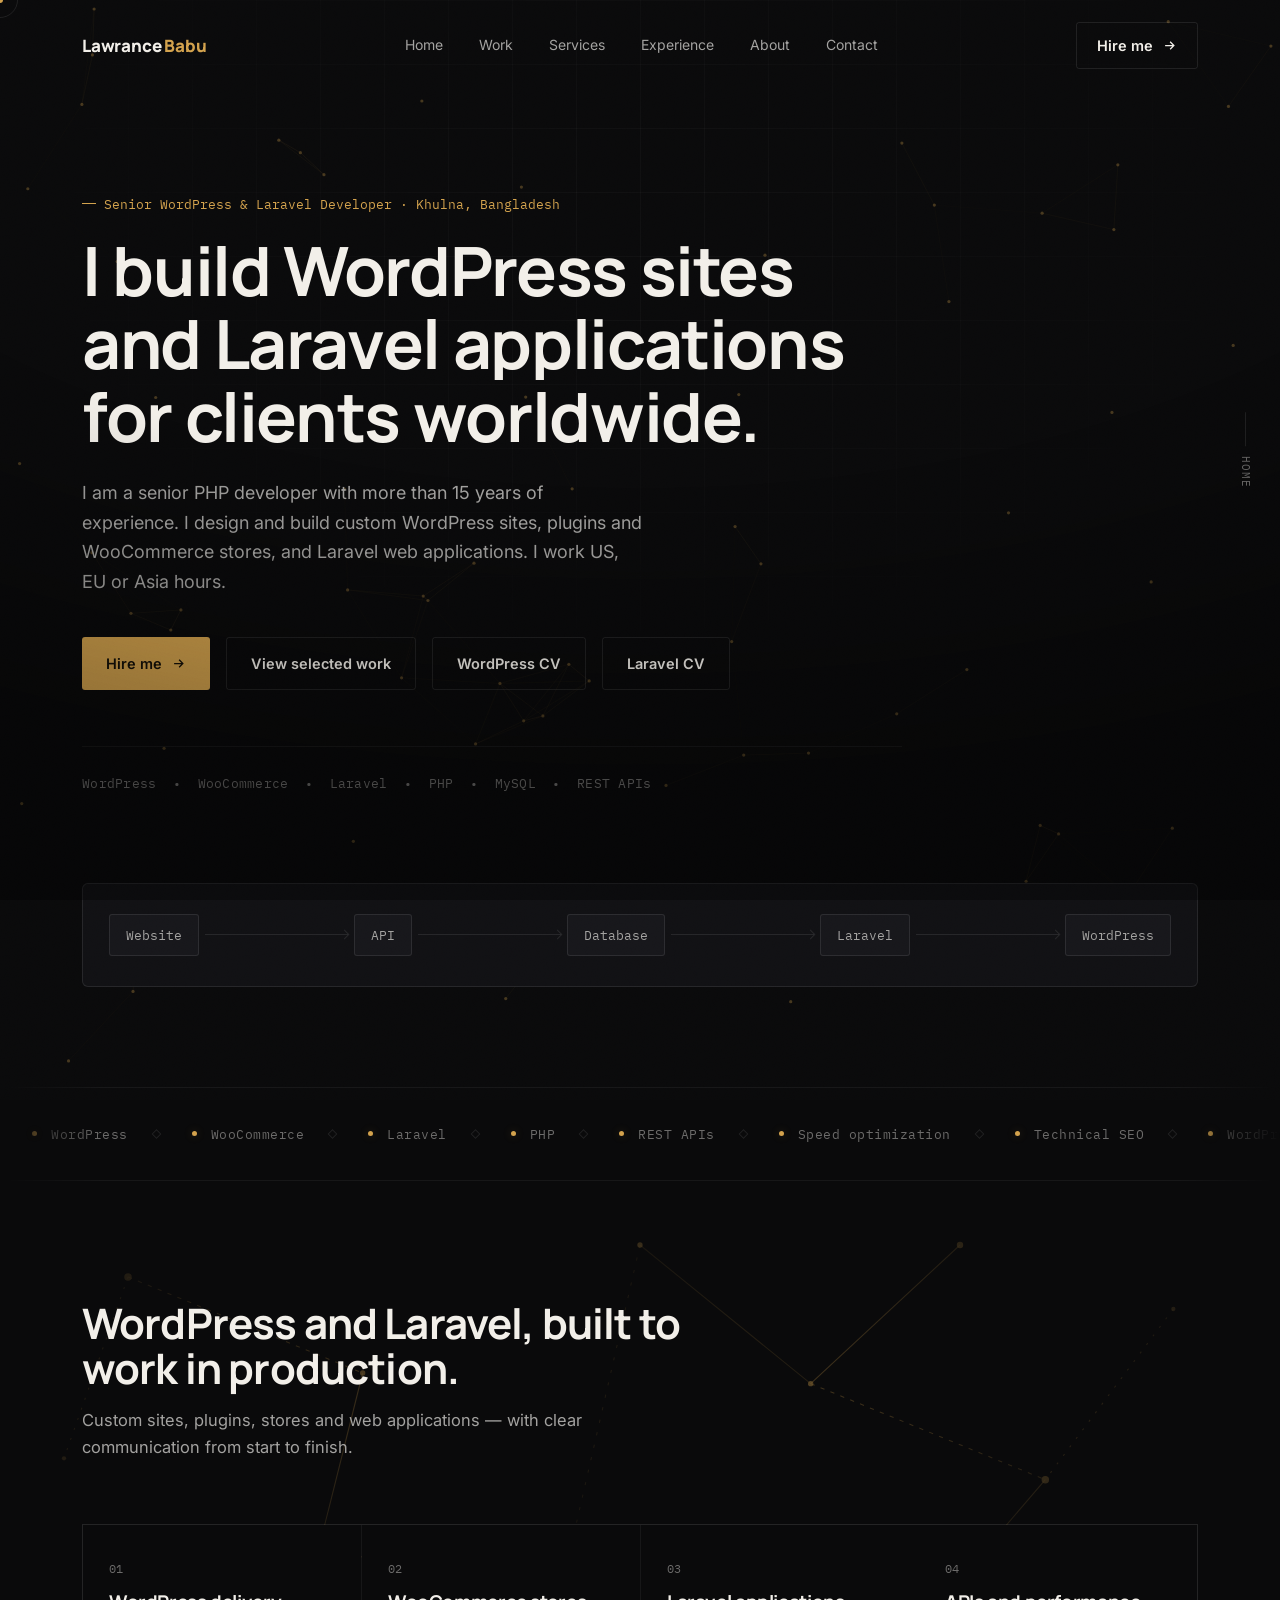
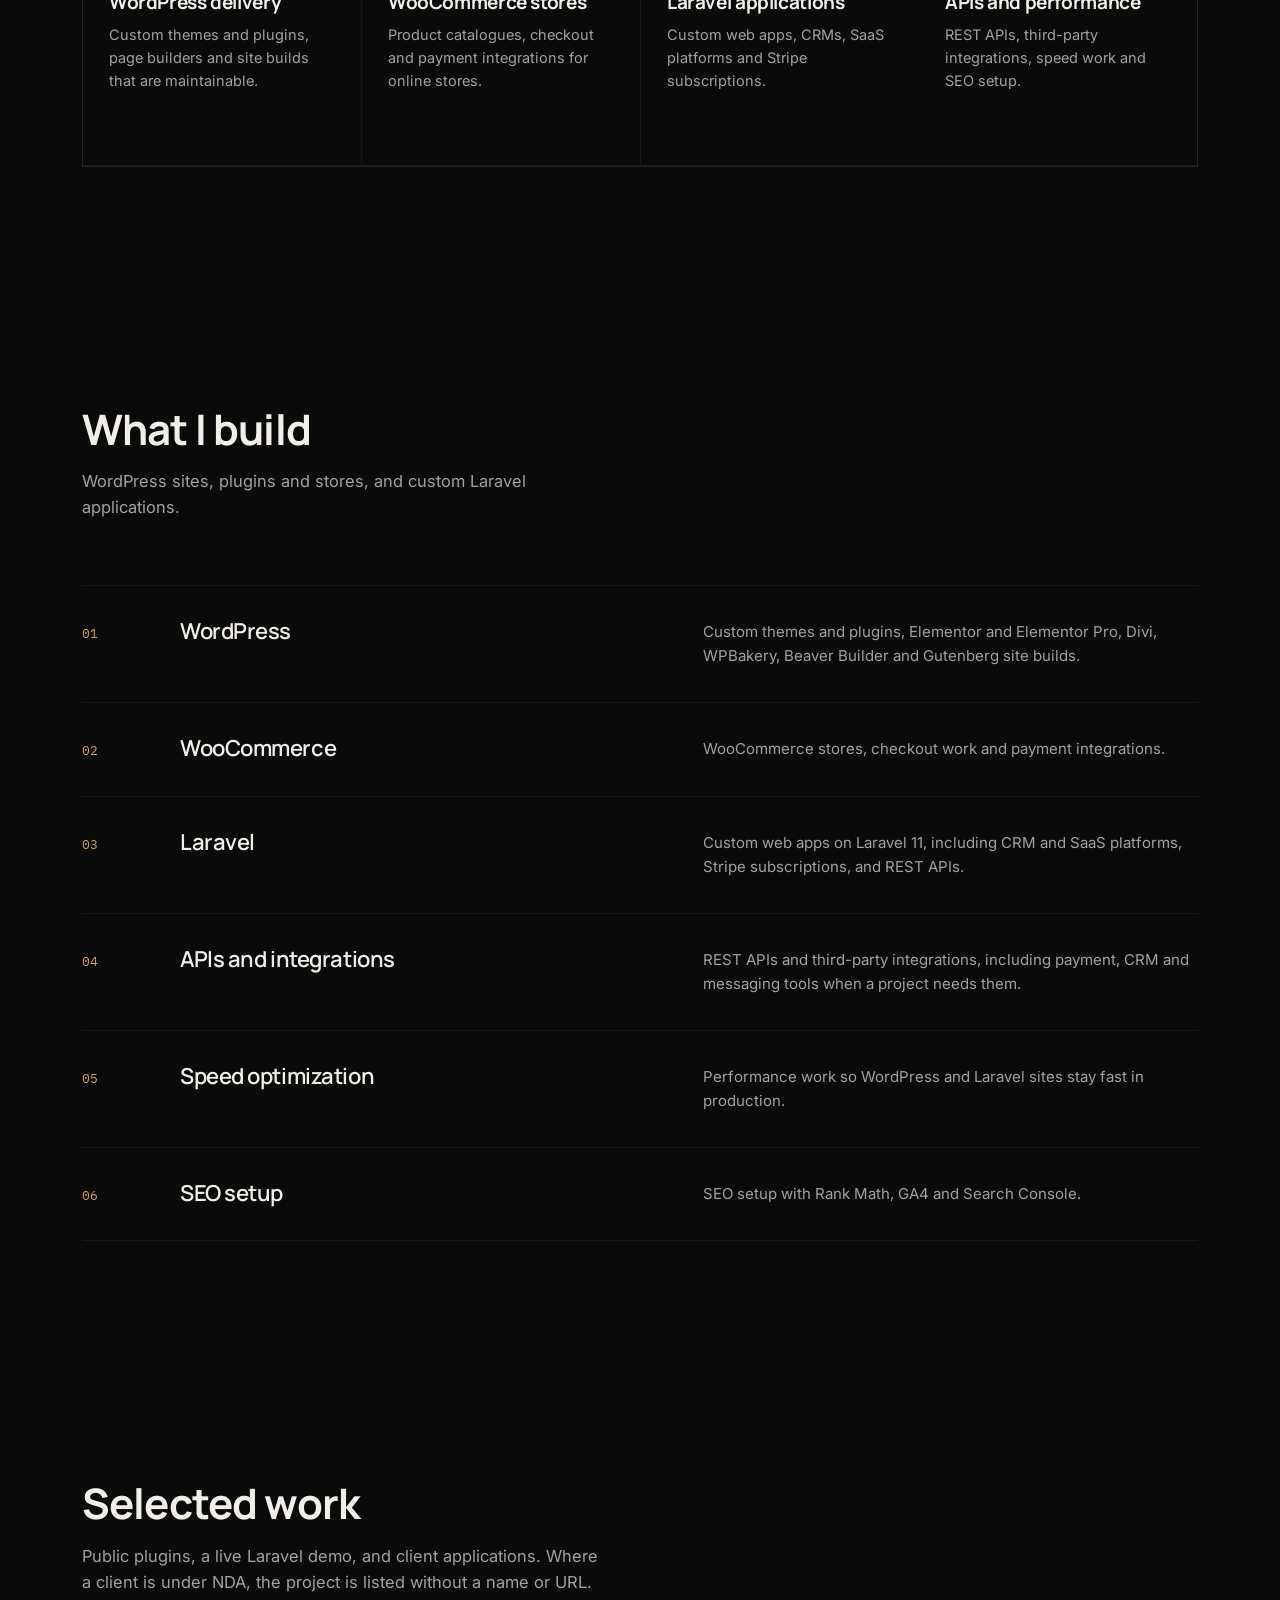
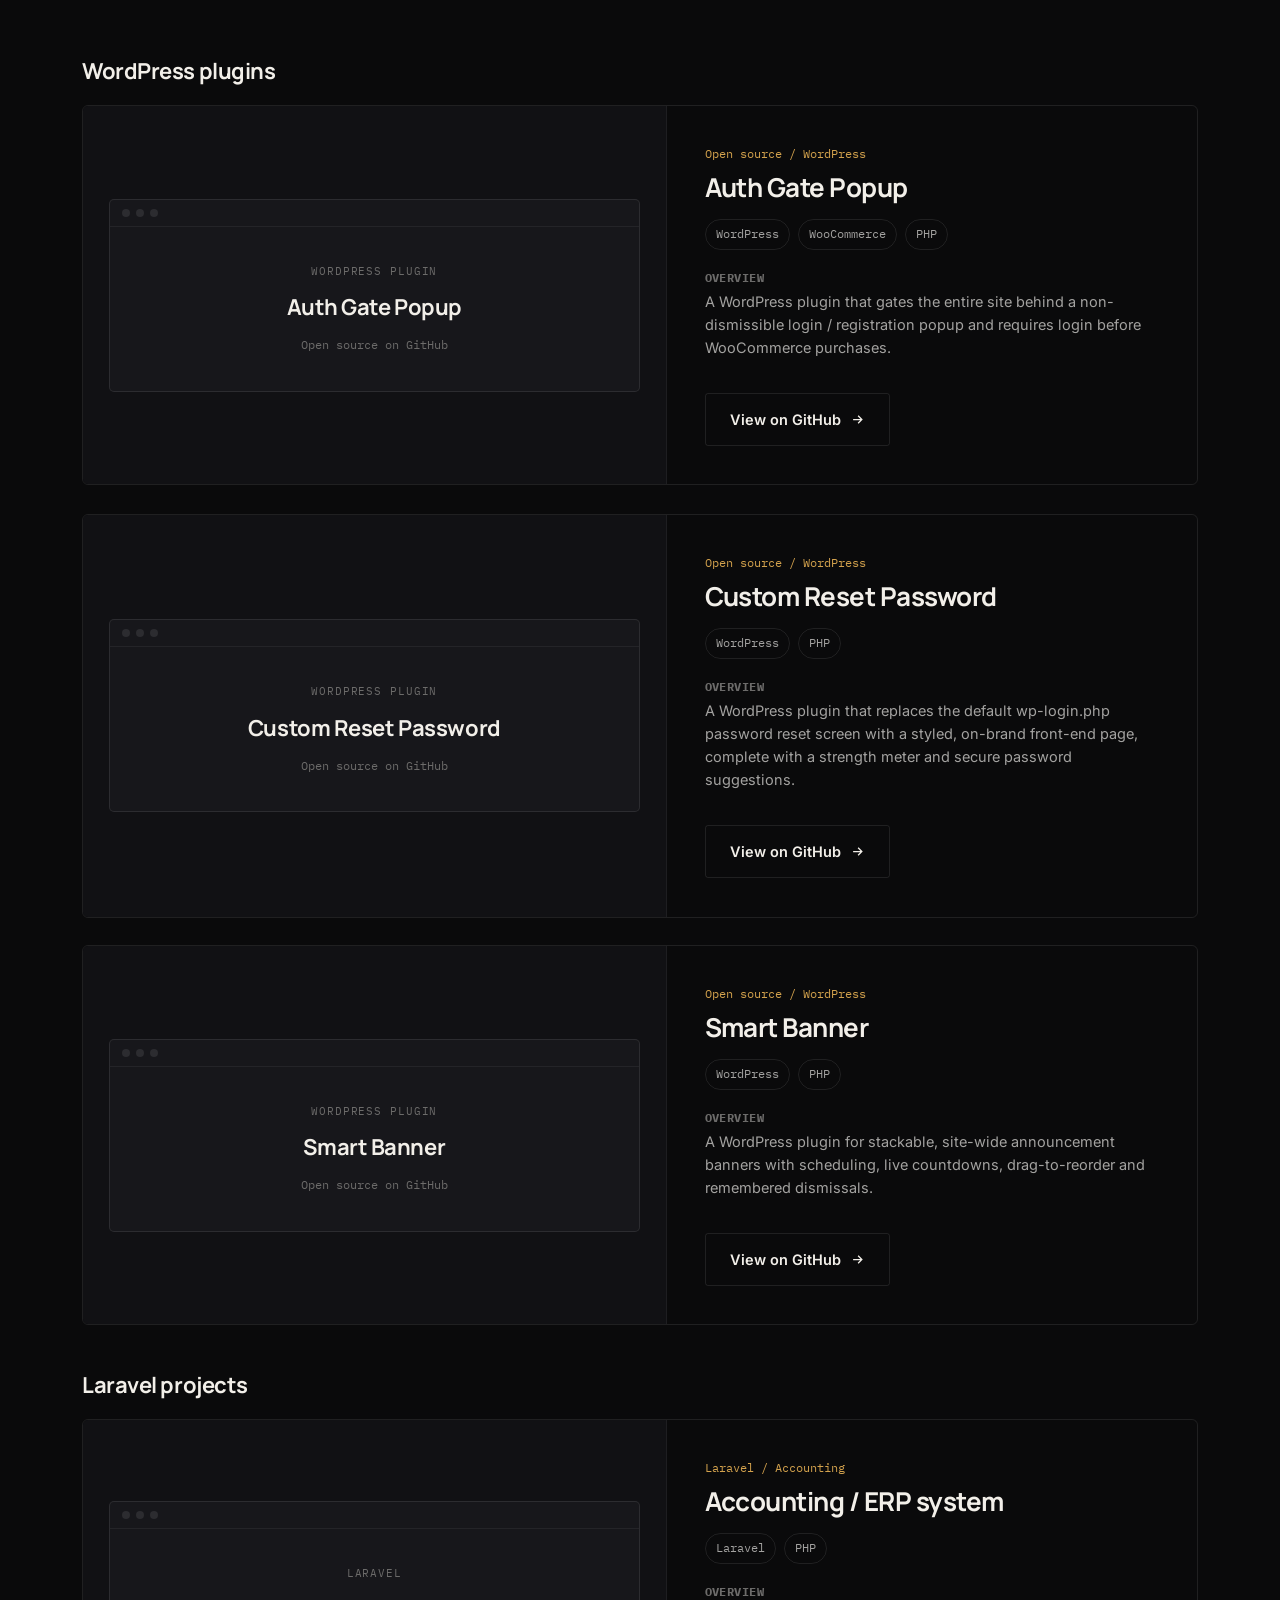
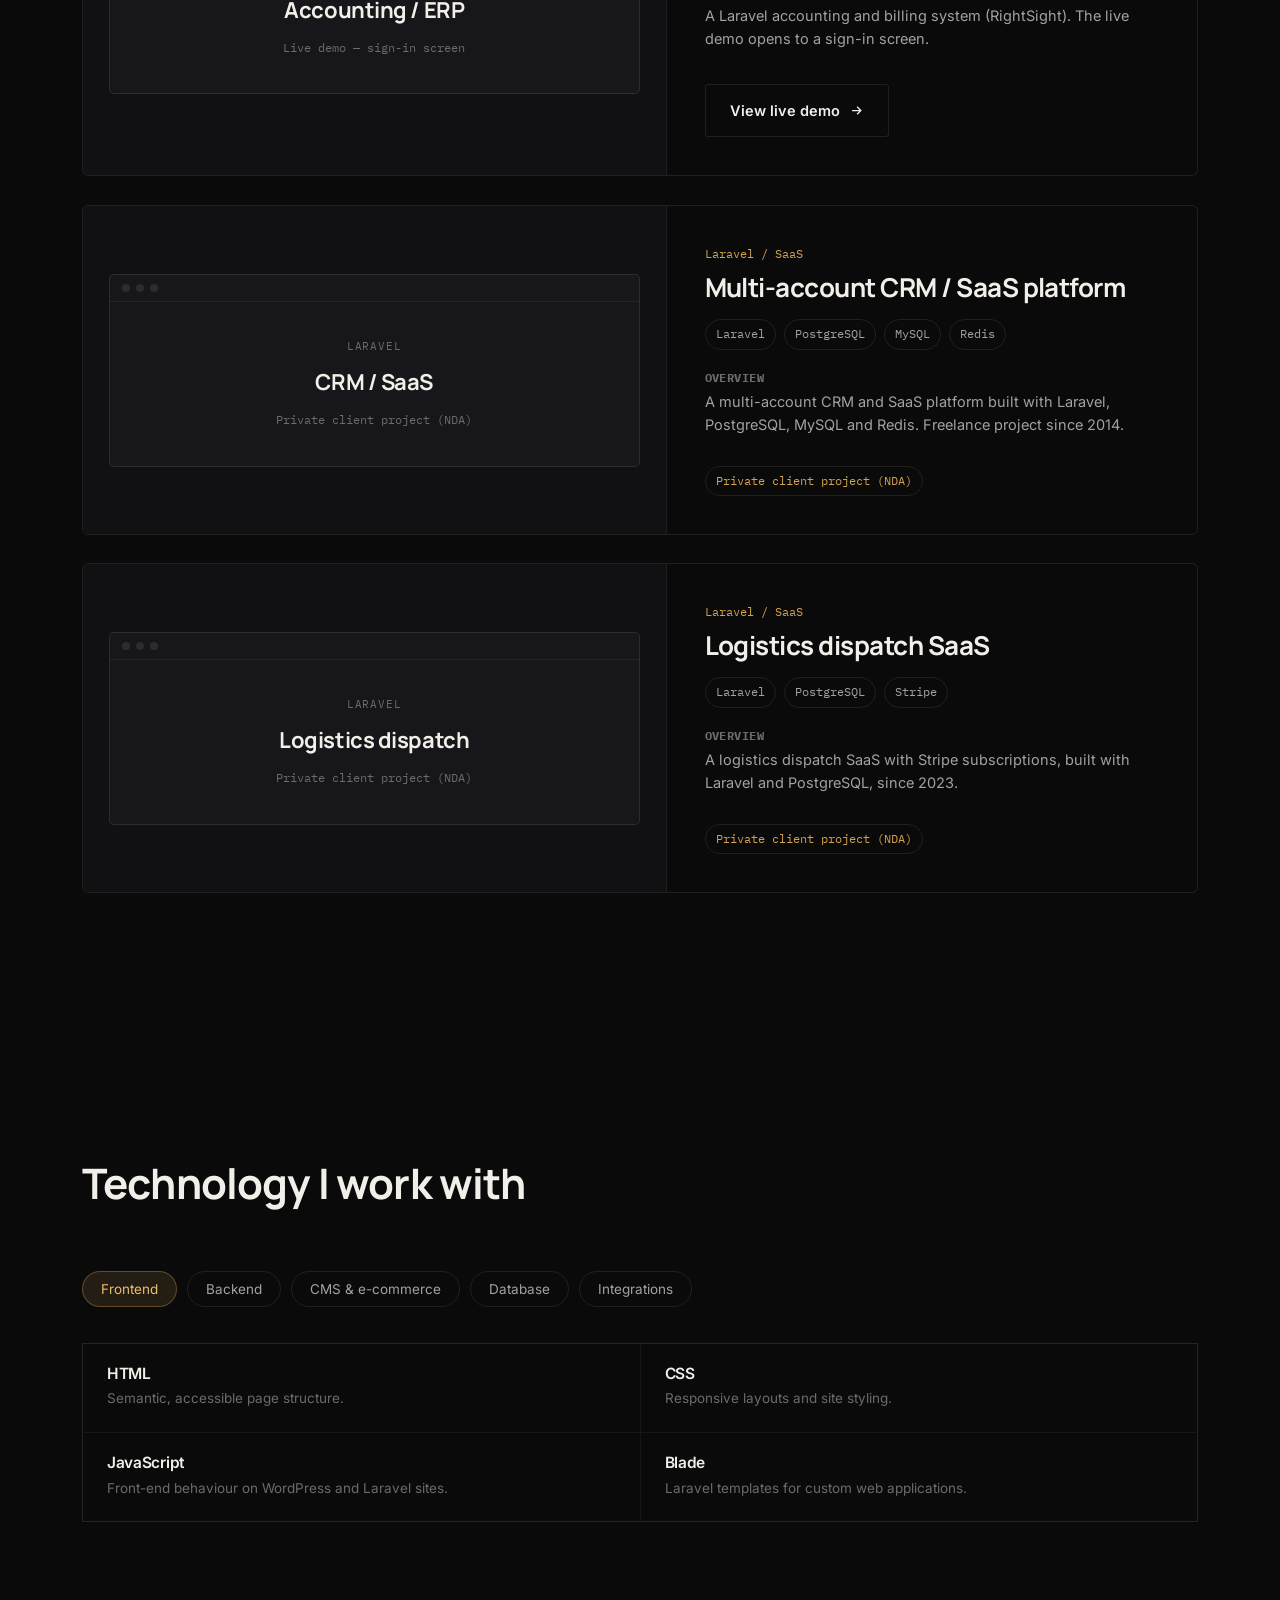
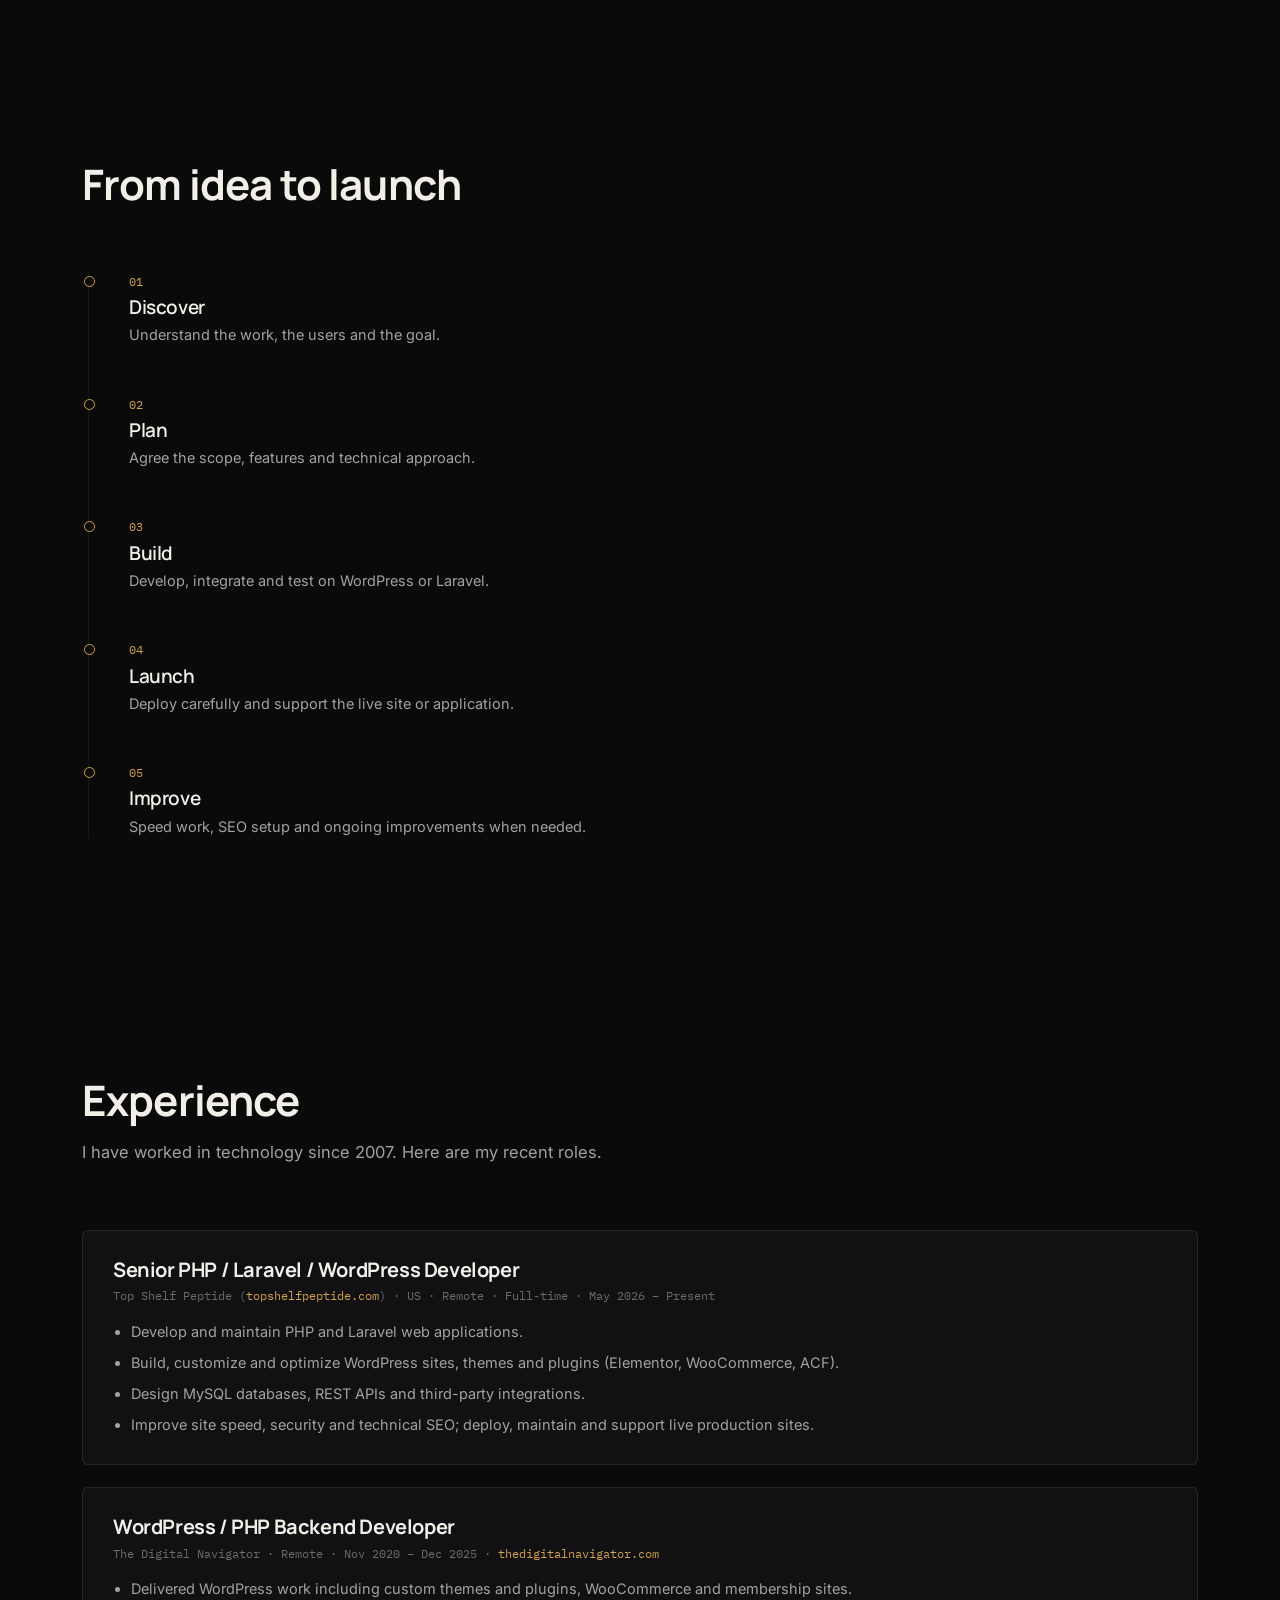
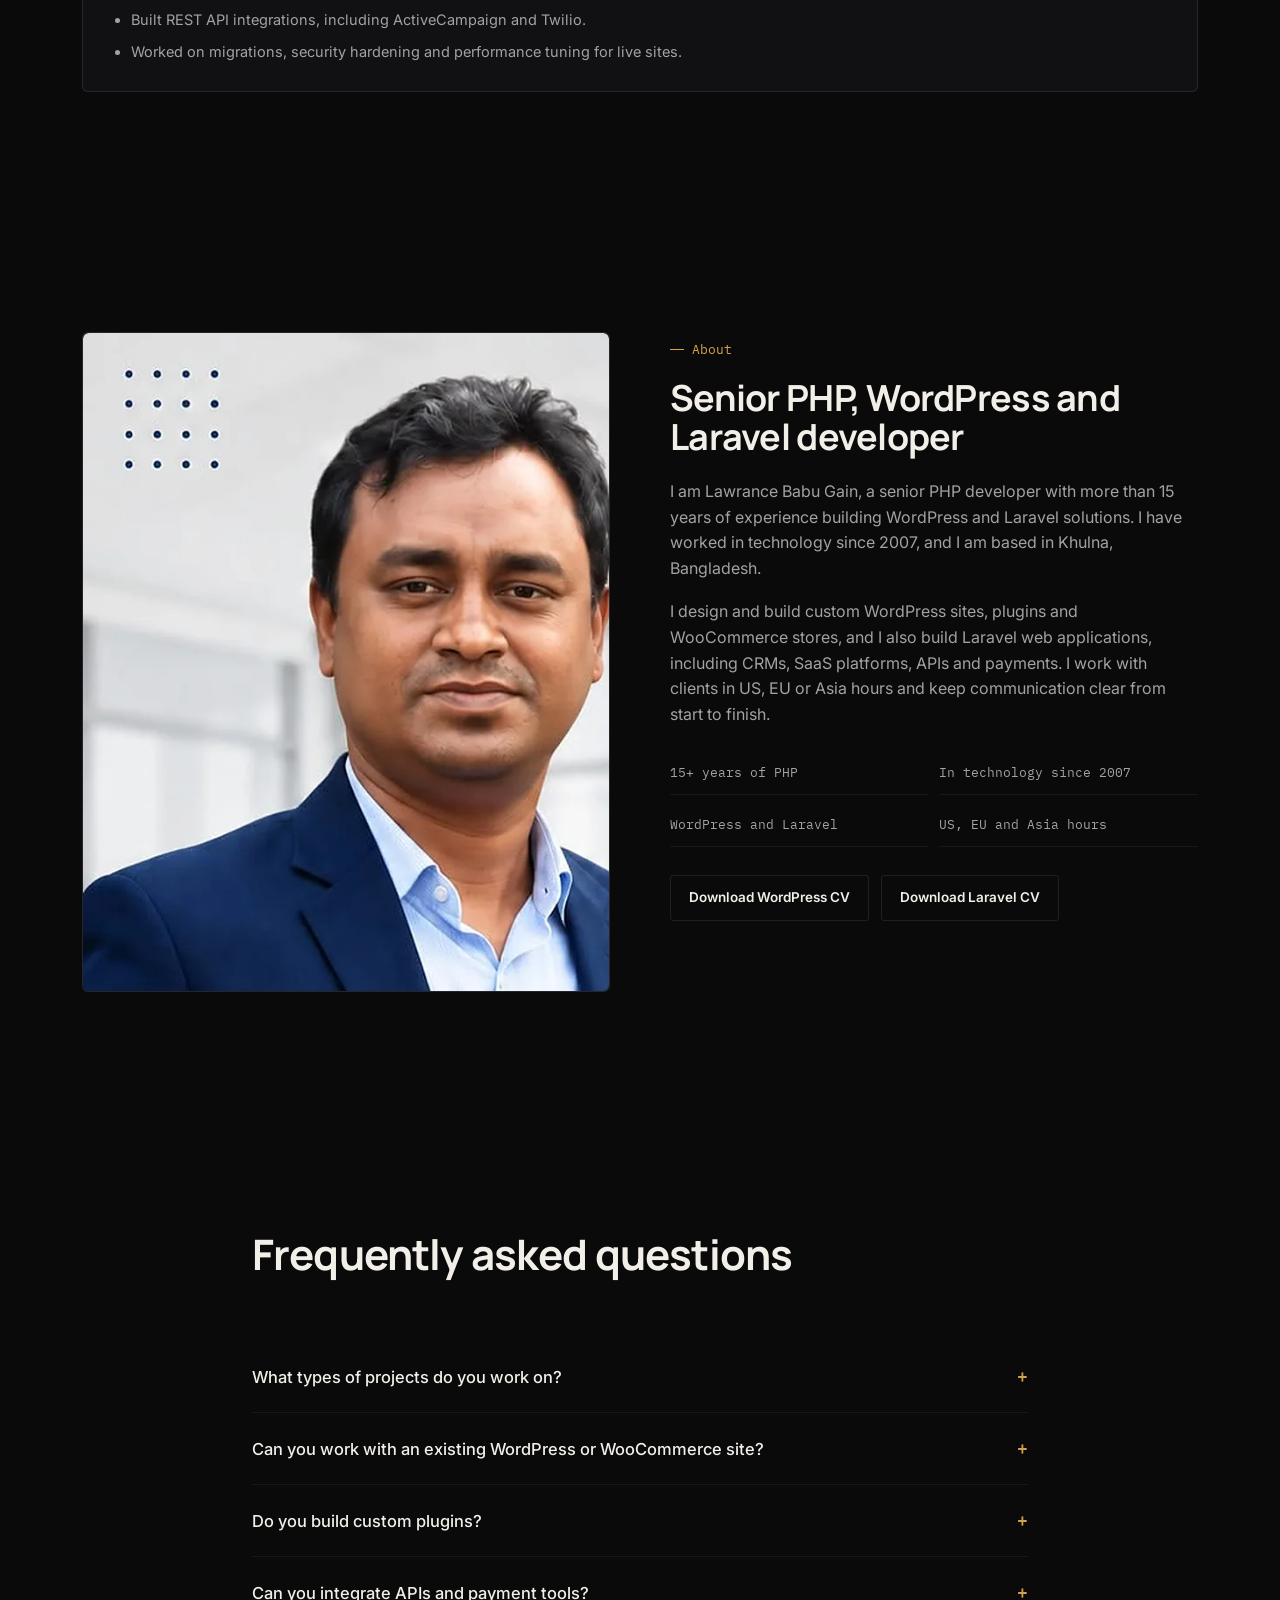
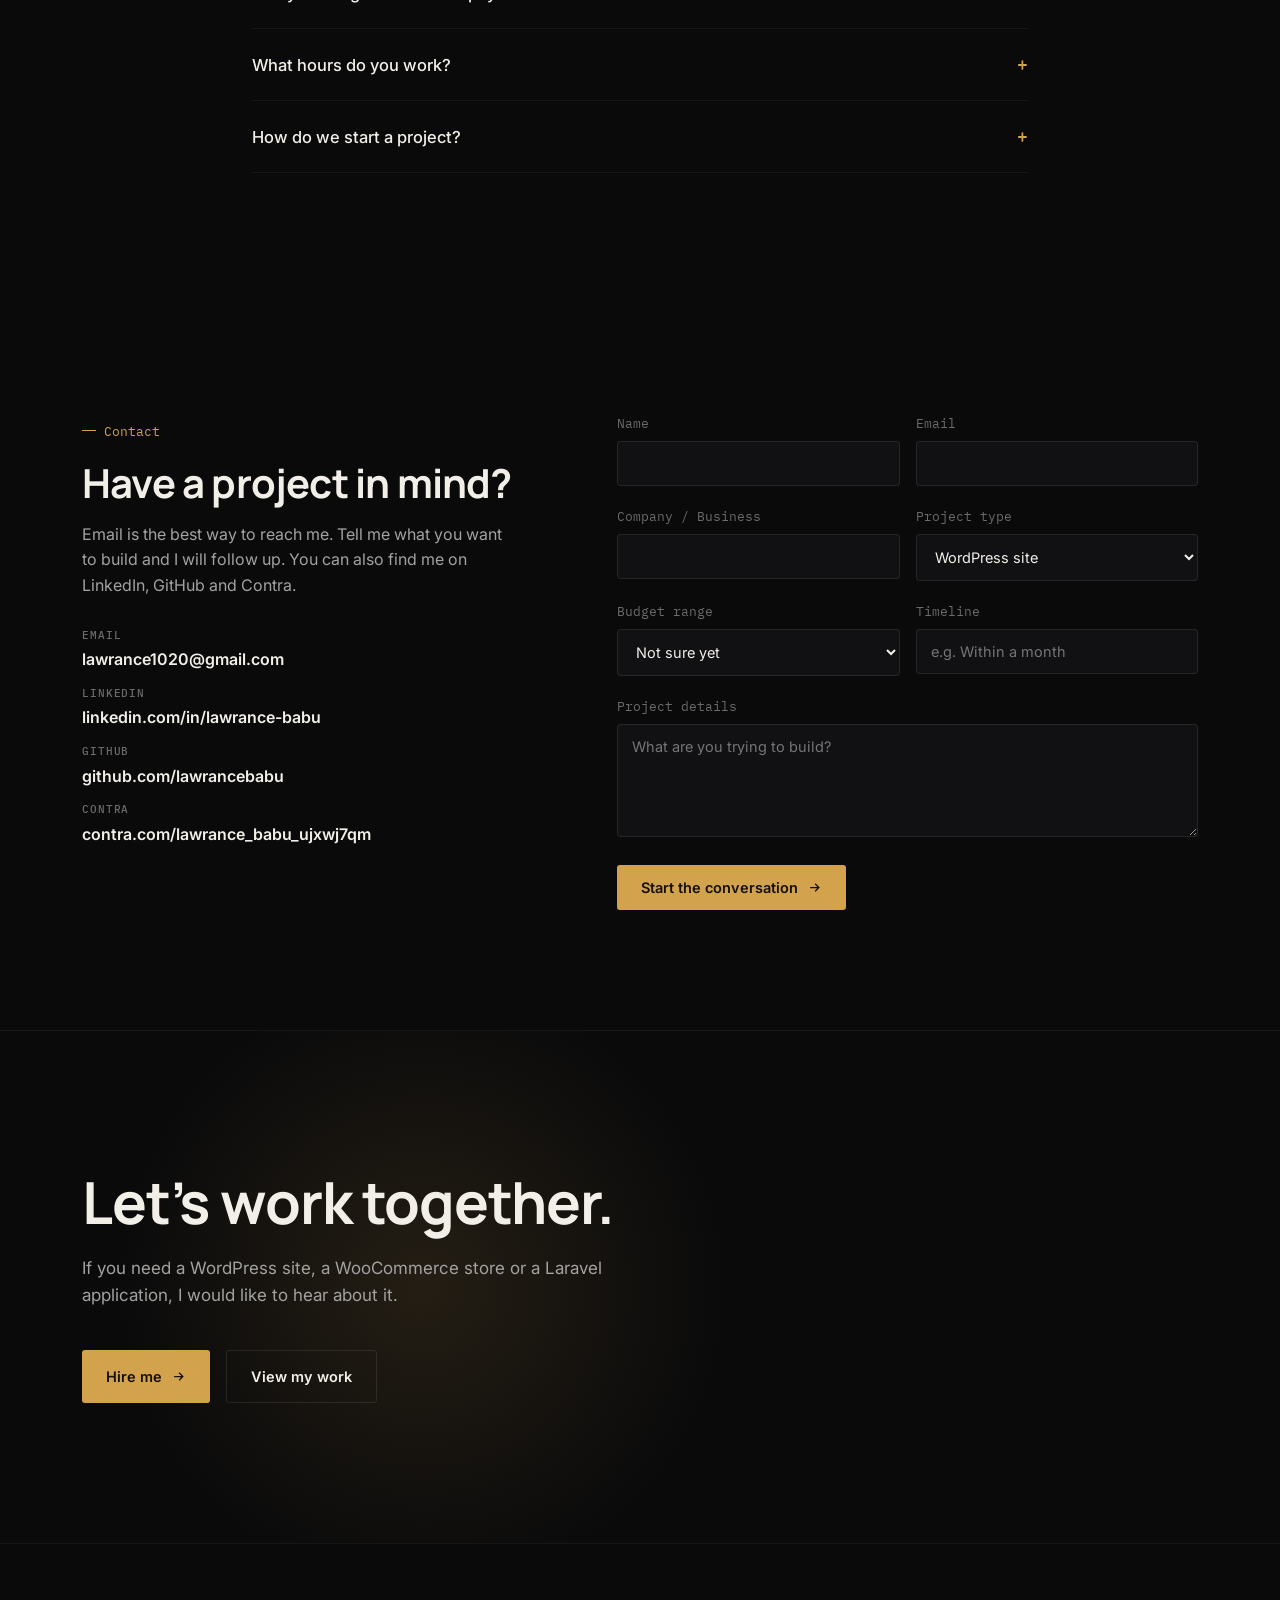
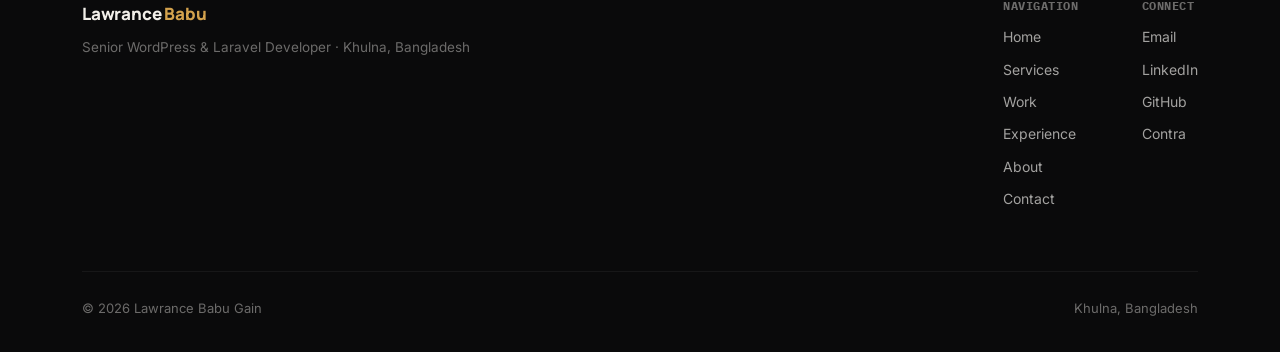
==== commit b832e5db: "Fix interactive controls and add the About photo and CVs. External links now open in a new tab, the " ====
--- a/index.html
+++ b/index.html
@@ -68,7 +68,7 @@
     --radius: 3px;
   }
   *{box-sizing:border-box; margin:0; padding:0;}
-  html{scroll-behavior:smooth;}
+  html{scroll-behavior:smooth; scroll-padding-top:96px;}
   @media (prefers-reduced-motion: reduce){
     html{scroll-behavior:auto;}
     *{animation-duration:0.001ms !important; animation-iteration-count:1 !important; transition-duration:0.001ms !important; scroll-behavior:auto !important;}
@@ -115,7 +115,7 @@
 
   /* ---------- NAV ---------- */
   nav{
-    position:fixed; top:0; left:0; right:0; z-index:100;
+    position:fixed; top:0; left:0; right:0; z-index:200;
     padding:22px 0; transition:padding .35s, background .35s, border-color .35s, backdrop-filter .35s;
     border-bottom:1px solid transparent;
   }
@@ -138,7 +138,7 @@
   .burger.open span:nth-child(2){ opacity:0; }
   .burger.open span:nth-child(3){ transform:translateY(-7px) rotate(-45deg); }
   .mobile-menu{
-    position:fixed; inset:0; background:#0a0a0b; z-index:150;
+    position:fixed; inset:0; background:#0a0a0b; z-index:190; padding-top:96px;
     display:flex; flex-direction:column; justify-content:center; gap:26px; padding:32px;
     transform:translateY(-100%); transition:transform .5s cubic-bezier(.2,.8,.2,1);
   }
@@ -338,8 +338,16 @@
   @media (max-width:860px){ .about-grid{ grid-template-columns:1fr; gap:36px; } }
   .about-photo{
     aspect-ratio:4/5; border:1px solid var(--border); border-radius:6px; background:var(--bg-raised);
-    display:flex; align-items:center; justify-content:center; font-family:var(--mono); font-size:13px; color:var(--text-faint); text-align:center; padding:20px;
-  }
+    overflow:hidden; padding:0;
+  }
+  .about-photo picture, .about-photo img{
+    width:100%; height:100%; display:block;
+  }
+  .about-photo img{
+    object-fit:cover; object-position:center 12%; border-radius:6px;
+  }
+  .cv-links{ display:flex; flex-wrap:wrap; gap:12px; margin-top:28px; }
+  .cv-links .btn{ padding:11px 18px; font-size:13.5px; }
   .about-copy p{ color:var(--text-dim); font-size:16px; margin-bottom:18px; }
   .care-list{ display:grid; grid-template-columns:repeat(2,1fr); gap:10px; margin-top:26px; }
   .care-list div{ font-family:var(--mono); font-size:13px; color:var(--text-dim); padding:10px 0; border-bottom:1px solid var(--border-soft); }
@@ -398,6 +406,21 @@
   }
   .skip-link:focus{ top:12px; }
 
+  body.menu-open{ overflow:hidden; }
+
+  .back-to-top{
+    position:fixed; right:22px; bottom:22px; z-index:180;
+    width:44px; height:44px; border-radius:6px;
+    display:flex; align-items:center; justify-content:center;
+    background:rgba(16,16,18,0.92); border:1px solid var(--border); color:var(--text);
+    opacity:0; visibility:hidden; pointer-events:none;
+    transform:translateY(8px);
+    transition:opacity .25s, visibility .25s, transform .25s, border-color .25s, color .25s;
+  }
+  .back-to-top.visible{ opacity:1; visibility:visible; pointer-events:auto; transform:translateY(0); }
+  .back-to-top:hover{ border-color:var(--accent-line); color:var(--accent-bright); }
+  .back-to-top svg{ width:18px; height:18px; }
+
   /* ================= NEW: EXPERIENCE LAYER ================= */
 
   /* film grain */
@@ -421,7 +444,7 @@
     display:flex; align-items:center; justify-content:center; flex-direction:column; gap:22px;
     transition:opacity .7s ease, visibility .7s ease;
   }
-  .loader.hide{ opacity:0; visibility:hidden; }
+  .loader.hide{ opacity:0; visibility:hidden; pointer-events:none; }
   .loader-mark{ font-family:var(--serif); font-weight:800; font-size:22px; letter-spacing:-0.01em; }
   .loader-mark span{ color:var(--accent); }
   .loader-bar{ width:220px; height:1px; background:var(--border); position:relative; overflow:hidden; }
@@ -593,7 +616,7 @@
     </div>
     <div class="nav-cta">
       <a href="mailto:lawrance1020@gmail.com?subject=Project%20enquiry" class="btn btn-ghost">Hire me <svg viewBox="0 0 24 24" fill="none" stroke="currentColor" stroke-width="2" aria-hidden="true" focusable="false"><path d="M5 12h14M13 6l6 6-6 6"/></svg></a>
-      <button class="burger" id="burger" aria-label="Open menu" aria-expanded="false"><span></span><span></span><span></span></button>
+      <button type="button" class="burger" id="burger" aria-label="Open menu" aria-expanded="false"><span></span><span></span><span></span></button>
     </div>
   </div>
 </nav>
@@ -623,6 +646,8 @@
       <div class="hero-btns">
         <a href="mailto:lawrance1020@gmail.com?subject=Project%20enquiry" class="btn btn-primary">Hire me <svg viewBox="0 0 24 24" fill="none" stroke="currentColor" stroke-width="2" aria-hidden="true" focusable="false"><path d="M5 12h14M13 6l6 6-6 6"/></svg></a>
         <a href="#work" class="btn btn-ghost">View selected work</a>
+        <a href="assets/cv/Lawrance-Babu-Gain-CV-WordPress-Mid.pdf" class="btn btn-ghost" download="Lawrance-Babu-Gain-CV-WordPress-Mid.pdf">WordPress CV</a>
+        <a href="assets/cv/Lawrance-Babu-Gain-CV-Laravel-Mid.pdf" class="btn btn-ghost" download="Lawrance-Babu-Gain-CV-Laravel-Mid.pdf">Laravel CV</a>
       </div>
       <div class="hero-stack">WordPress&nbsp; • &nbsp;WooCommerce&nbsp; • &nbsp;Laravel&nbsp; • &nbsp;PHP&nbsp; • &nbsp;MySQL&nbsp; • &nbsp;REST APIs</div>
     </div>
@@ -753,7 +778,7 @@
         <h3>Auth Gate Popup</h3>
         <div class="tech-tags"><span class="tech-tag">WordPress</span><span class="tech-tag">WooCommerce</span><span class="tech-tag">PHP</span></div>
         <div class="cs-block"><h4>Overview</h4><p>A WordPress plugin that gates the entire site behind a non-dismissible login / registration popup and requires login before WooCommerce purchases.</p></div>
-        <a href="https://github.com/lawrancebabu/auth-gate-popup" class="btn btn-ghost" rel="noopener noreferrer">View on GitHub <svg viewBox="0 0 24 24" fill="none" stroke="currentColor" stroke-width="2" aria-hidden="true" focusable="false"><path d="M5 12h14M13 6l6 6-6 6"/></svg></a>
+        <a href="https://github.com/lawrancebabu/auth-gate-popup" class="btn btn-ghost" rel="noopener noreferrer" target="_blank">View on GitHub <svg viewBox="0 0 24 24" fill="none" stroke="currentColor" stroke-width="2" aria-hidden="true" focusable="false"><path d="M5 12h14M13 6l6 6-6 6"/></svg></a>
       </div>
     </div>
 
@@ -773,7 +798,7 @@
         <h3>Custom Reset Password</h3>
         <div class="tech-tags"><span class="tech-tag">WordPress</span><span class="tech-tag">PHP</span></div>
         <div class="cs-block"><h4>Overview</h4><p>A WordPress plugin that replaces the default wp-login.php password reset screen with a styled, on-brand front-end page, complete with a strength meter and secure password suggestions.</p></div>
-        <a href="https://github.com/lawrancebabu/custom-reset-password" class="btn btn-ghost" rel="noopener noreferrer">View on GitHub <svg viewBox="0 0 24 24" fill="none" stroke="currentColor" stroke-width="2" aria-hidden="true" focusable="false"><path d="M5 12h14M13 6l6 6-6 6"/></svg></a>
+        <a href="https://github.com/lawrancebabu/custom-reset-password" class="btn btn-ghost" rel="noopener noreferrer" target="_blank">View on GitHub <svg viewBox="0 0 24 24" fill="none" stroke="currentColor" stroke-width="2" aria-hidden="true" focusable="false"><path d="M5 12h14M13 6l6 6-6 6"/></svg></a>
       </div>
     </div>
 
@@ -793,7 +818,7 @@
         <h3>Smart Banner</h3>
         <div class="tech-tags"><span class="tech-tag">WordPress</span><span class="tech-tag">PHP</span></div>
         <div class="cs-block"><h4>Overview</h4><p>A WordPress plugin for stackable, site-wide announcement banners with scheduling, live countdowns, drag-to-reorder and remembered dismissals.</p></div>
-        <a href="https://github.com/lawrancebabu/smart-banner" class="btn btn-ghost" rel="noopener noreferrer">View on GitHub <svg viewBox="0 0 24 24" fill="none" stroke="currentColor" stroke-width="2" aria-hidden="true" focusable="false"><path d="M5 12h14M13 6l6 6-6 6"/></svg></a>
+        <a href="https://github.com/lawrancebabu/smart-banner" class="btn btn-ghost" rel="noopener noreferrer" target="_blank">View on GitHub <svg viewBox="0 0 24 24" fill="none" stroke="currentColor" stroke-width="2" aria-hidden="true" focusable="false"><path d="M5 12h14M13 6l6 6-6 6"/></svg></a>
       </div>
     </div>
 
@@ -815,7 +840,7 @@
         <h3>Accounting / ERP system</h3>
         <div class="tech-tags"><span class="tech-tag">Laravel</span><span class="tech-tag">PHP</span></div>
         <div class="cs-block"><h4>Overview</h4><p>A Laravel accounting and billing system (RightSight). The live demo opens to a sign-in screen.</p></div>
-        <a href="https://rightsightedu.com/rs_accounting/" class="btn btn-ghost" rel="noopener noreferrer">View live demo <svg viewBox="0 0 24 24" fill="none" stroke="currentColor" stroke-width="2" aria-hidden="true" focusable="false"><path d="M5 12h14M13 6l6 6-6 6"/></svg></a>
+        <a href="https://rightsightedu.com/rs_accounting/" class="btn btn-ghost" rel="noopener noreferrer" target="_blank">View live demo <svg viewBox="0 0 24 24" fill="none" stroke="currentColor" stroke-width="2" aria-hidden="true" focusable="false"><path d="M5 12h14M13 6l6 6-6 6"/></svg></a>
       </div>
     </div>
 
@@ -924,7 +949,7 @@
     <div class="exp-list reveal">
       <article class="exp-job">
         <h3>Senior PHP / Laravel / WordPress Developer</h3>
-        <p class="exp-meta">Top Shelf Peptide (<a href="https://topshelfpeptide.com/" rel="noopener noreferrer">topshelfpeptide.com</a>) · US · Remote · Full-time · May 2026 – Present</p>
+        <p class="exp-meta">Top Shelf Peptide (<a href="https://topshelfpeptide.com/" rel="noopener noreferrer" target="_blank">topshelfpeptide.com</a>) · US · Remote · Full-time · May 2026 – Present</p>
         <ul>
           <li>Develop and maintain PHP and Laravel web applications.</li>
           <li>Build, customize and optimize WordPress sites, themes and plugins (Elementor, WooCommerce, ACF).</li>
@@ -934,7 +959,7 @@
       </article>
       <article class="exp-job">
         <h3>WordPress / PHP Backend Developer</h3>
-        <p class="exp-meta">The Digital Navigator · Remote · Nov 2020 – Dec 2025 · <a href="https://thedigitalnavigator.com/" rel="noopener noreferrer">thedigitalnavigator.com</a></p>
+        <p class="exp-meta">The Digital Navigator · Remote · Nov 2020 – Dec 2025 · <a href="https://thedigitalnavigator.com/" rel="noopener noreferrer" target="_blank">thedigitalnavigator.com</a></p>
         <ul>
           <li>Delivered WordPress work including custom themes and plugins, WooCommerce and membership sites.</li>
           <li>Built REST API integrations, including ActiveCampaign and Twilio.</li>
@@ -949,10 +974,10 @@
   <div class="wrap">
     <div class="about-grid">
       <div class="about-photo reveal">
-        <div>
-          <div class="mono-mark">LB</div>
-          <div class="mono-sub">Lawrance Babu Gain</div>
-        </div>
+        <picture>
+          <source srcset="assets/lawrance-babu-gain.webp" type="image/webp">
+          <img src="assets/lawrance-babu-gain.jpg" width="600" height="751" alt="Lawrance Babu Gain" loading="lazy" decoding="async">
+        </picture>
       </div>
       <div class="about-copy reveal">
         <div class="eyebrow">About</div>
@@ -963,6 +988,10 @@
           <div>15+ years of PHP</div><div>In technology since 2007</div>
           <div>WordPress and Laravel</div><div>US, EU and Asia hours</div>
         </div>
+        <div class="cv-links">
+          <a href="assets/cv/Lawrance-Babu-Gain-CV-WordPress-Mid.pdf" class="btn btn-ghost" download="Lawrance-Babu-Gain-CV-WordPress-Mid.pdf">Download WordPress CV</a>
+          <a href="assets/cv/Lawrance-Babu-Gain-CV-Laravel-Mid.pdf" class="btn btn-ghost" download="Lawrance-Babu-Gain-CV-Laravel-Mid.pdf">Download Laravel CV</a>
+        </div>
       </div>
     </div>
   </div>
@@ -1009,9 +1038,9 @@
         <p style="color:var(--text-dim); margin-top:18px; font-size:16px; max-width:420px;">Email is the best way to reach me. Tell me what you want to build and I will follow up. You can also find me on LinkedIn, GitHub and Contra.</p>
         <div class="contact-links">
           <a href="mailto:lawrance1020@gmail.com"><span>Email</span>lawrance1020@gmail.com</a>
-          <a href="https://www.linkedin.com/in/lawrance-babu/" rel="noopener noreferrer"><span>LinkedIn</span>linkedin.com/in/lawrance-babu</a>
-          <a href="https://github.com/lawrancebabu" rel="noopener noreferrer"><span>GitHub</span>github.com/lawrancebabu</a>
-          <a href="https://contra.com/lawrance_babu_ujxwj7qm" rel="noopener noreferrer"><span>Contra</span>contra.com/lawrance_babu_ujxwj7qm</a>
+          <a href="https://www.linkedin.com/in/lawrance-babu/" rel="noopener noreferrer" target="_blank"><span>LinkedIn</span>linkedin.com/in/lawrance-babu</a>
+          <a href="https://github.com/lawrancebabu" rel="noopener noreferrer" target="_blank"><span>GitHub</span>github.com/lawrancebabu</a>
+          <a href="https://contra.com/lawrance_babu_ujxwj7qm" rel="noopener noreferrer" target="_blank"><span>Contra</span>contra.com/lawrance_babu_ujxwj7qm</a>
         </div>
       </div>
       <form class="reveal" id="contactForm" action="mailto:lawrance1020@gmail.com" method="post" enctype="text/plain">
@@ -1075,14 +1104,14 @@
       <div class="foot-cols">
         <div class="foot-col">
           <h3 class="foot-h">Navigation</h3>
-          <a href="#home">Home</a><a href="#services">Services</a><a href="#work">Work</a><a href="#experience">Experience</a><a href="#contact">Contact</a>
+          <a href="#home">Home</a><a href="#services">Services</a><a href="#work">Work</a><a href="#experience">Experience</a><a href="#about">About</a><a href="#contact">Contact</a>
         </div>
         <div class="foot-col">
           <h3 class="foot-h">Connect</h3>
           <a href="mailto:lawrance1020@gmail.com">Email</a>
-          <a href="https://www.linkedin.com/in/lawrance-babu/" rel="noopener noreferrer">LinkedIn</a>
-          <a href="https://github.com/lawrancebabu" rel="noopener noreferrer">GitHub</a>
-          <a href="https://contra.com/lawrance_babu_ujxwj7qm" rel="noopener noreferrer">Contra</a>
+          <a href="https://www.linkedin.com/in/lawrance-babu/" rel="noopener noreferrer" target="_blank">LinkedIn</a>
+          <a href="https://github.com/lawrancebabu" rel="noopener noreferrer" target="_blank">GitHub</a>
+          <a href="https://contra.com/lawrance_babu_ujxwj7qm" rel="noopener noreferrer" target="_blank">Contra</a>
         </div>
       </div>
     </div>
@@ -1092,6 +1121,10 @@
     </div>
   </div>
 </footer>
+
+<a href="#home" class="back-to-top" id="backToTop" aria-label="Back to top">
+  <svg viewBox="0 0 24 24" fill="none" stroke="currentColor" stroke-width="2" aria-hidden="true" focusable="false"><path d="M12 19V5M5 12l7-7 7 7"/></svg>
+</a>
 
 <script>
 
@@ -1109,16 +1142,23 @@
   // Mobile menu
   var burger = document.getElementById('burger');
   var mobileMenu = document.getElementById('mobileMenu');
+  function setMenuOpen(open){
+    if(!burger || !mobileMenu) return;
+    mobileMenu.classList.toggle('open', open);
+    burger.classList.toggle('open', open);
+    burger.setAttribute('aria-expanded', open ? 'true' : 'false');
+    burger.setAttribute('aria-label', open ? 'Close menu' : 'Open menu');
+    document.body.classList.toggle('menu-open', open);
+  }
   if(burger && mobileMenu){
     burger.addEventListener('click', function(){
-      var open = mobileMenu.classList.toggle('open');
-      burger.classList.toggle('open', open);
-      burger.setAttribute('aria-expanded', open);
+      setMenuOpen(!mobileMenu.classList.contains('open'));
     });
     mobileMenu.querySelectorAll('a').forEach(function(a){
-      a.addEventListener('click', function(){
-        mobileMenu.classList.remove('open'); burger.classList.remove('open'); burger.setAttribute('aria-expanded', false);
-      });
+      a.addEventListener('click', function(){ setMenuOpen(false); });
+    });
+    document.addEventListener('keydown', function(e){
+      if(e.key === 'Escape') setMenuOpen(false);
     });
   }
 
@@ -1190,12 +1230,13 @@
       if(timeline) body += '\nTimeline: ' + timeline;
       if(details) body += '\n\n' + details;
       var href = 'mailto:lawrance1020@gmail.com?subject=' + encodeURIComponent(subject) + '&body=' + encodeURIComponent(body);
+      form.setAttribute('data-last-mailto', href);
       if(status){
         status.textContent = 'Opening your email app…';
         status.style.color = 'var(--accent)';
         status.classList.add('show');
       }
-      window.location.href = href;
+      window.location.assign(href);
     });
   }
 
@@ -1208,27 +1249,35 @@
   var loaderStatus = document.getElementById('loaderStatus');
   var heroEl = document.querySelector('.hero');
   var bootMsgs = ['Loading', 'Almost ready', 'Ready'];
+  function hideLoader(){
+    if(loader){
+      loader.classList.add('hide');
+      loader.setAttribute('aria-hidden', 'true');
+    }
+    if(heroEl) heroEl.classList.add('loaded');
+  }
   if(!loader || !heroEl){
-    if(heroEl) heroEl.classList.add('loaded');
+    hideLoader();
   } else if(reduceMotion){
     loader.style.display = 'none';
-    heroEl.classList.add('loaded');
+    hideLoader();
   } else {
-    var prog = 0, msgIdx = 0;
+    var prog = 0, msgIdx = 0, hidden = false;
     var bootTimer = setInterval(function(){
       prog += Math.random()*22 + 12;
       if(prog >= 100){ prog = 100; }
-      loaderFill.style.width = prog + '%';
+      if(loaderFill) loaderFill.style.width = prog + '%';
       var newIdx = Math.min(bootMsgs.length-1, Math.floor(prog/100 * bootMsgs.length));
-      if(newIdx !== msgIdx){ msgIdx = newIdx; loaderStatus.textContent = bootMsgs[msgIdx]; }
-      if(prog >= 100){
+      if(newIdx !== msgIdx){ msgIdx = newIdx; if(loaderStatus) loaderStatus.textContent = bootMsgs[msgIdx]; }
+      if(prog >= 100 && !hidden){
+        hidden = true;
         clearInterval(bootTimer);
-        setTimeout(function(){
-          loader.classList.add('hide');
-          heroEl.classList.add('loaded');
-        }, 220);
+        setTimeout(hideLoader, 220);
       }
     }, 160);
+    setTimeout(function(){
+      if(!hidden){ hidden = true; clearInterval(bootTimer); hideLoader(); }
+    }, 2500);
   }
 
   // ---- Scroll progress bar ----
@@ -1239,6 +1288,21 @@
     if(scrollProgress) scrollProgress.style.width = pct + '%';
   }
   window.addEventListener('scroll', updateScrollProgress, { passive:true });
+
+  var backToTop = document.getElementById('backToTop');
+  function updateBackToTop(){
+    if(!backToTop) return;
+    if(window.scrollY > 480) backToTop.classList.add('visible');
+    else backToTop.classList.remove('visible');
+  }
+  window.addEventListener('scroll', updateBackToTop, { passive:true });
+  updateBackToTop();
+  if(backToTop){
+    backToTop.addEventListener('click', function(e){
+      e.preventDefault();
+      window.scrollTo({ top:0, behavior: reduceMotion ? 'auto' : 'smooth' });
+    });
+  }
 
   // ---- Corner section index ----
   var cornerIndex = document.getElementById('cornerIndex');
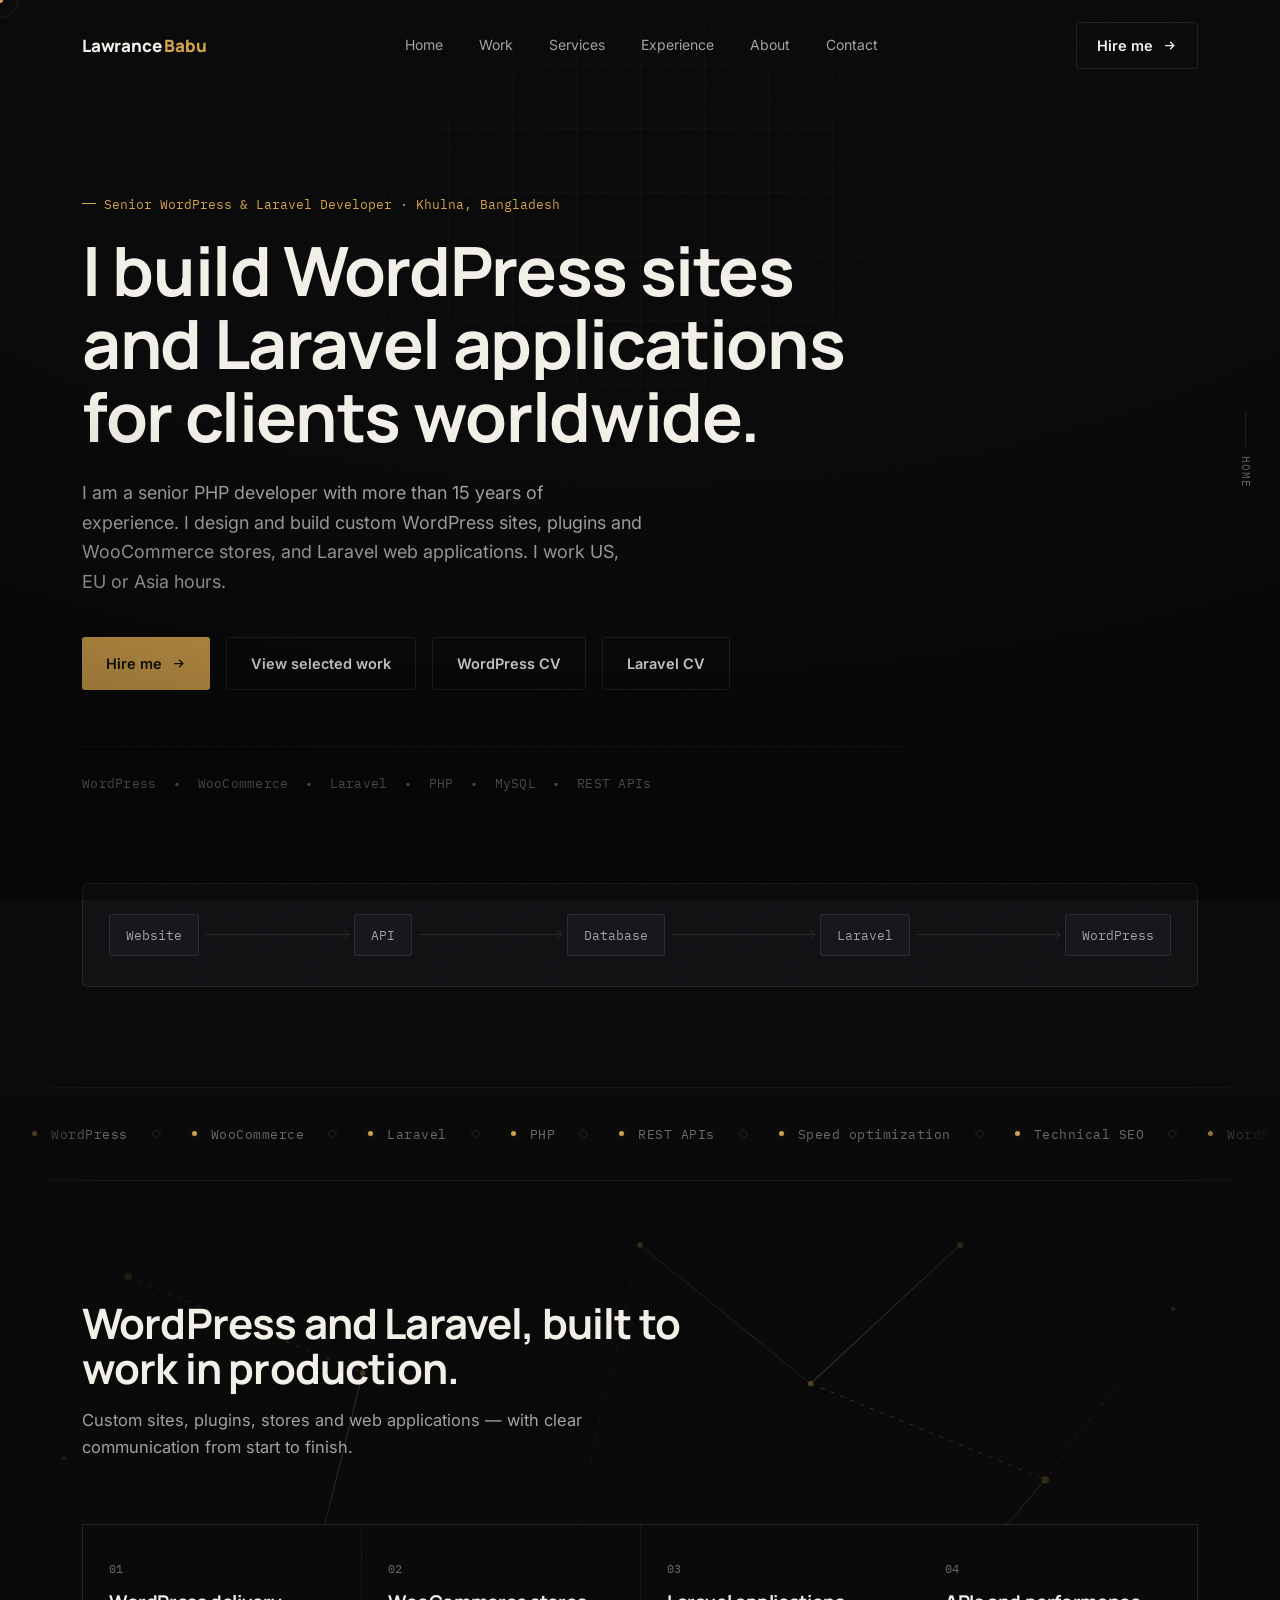
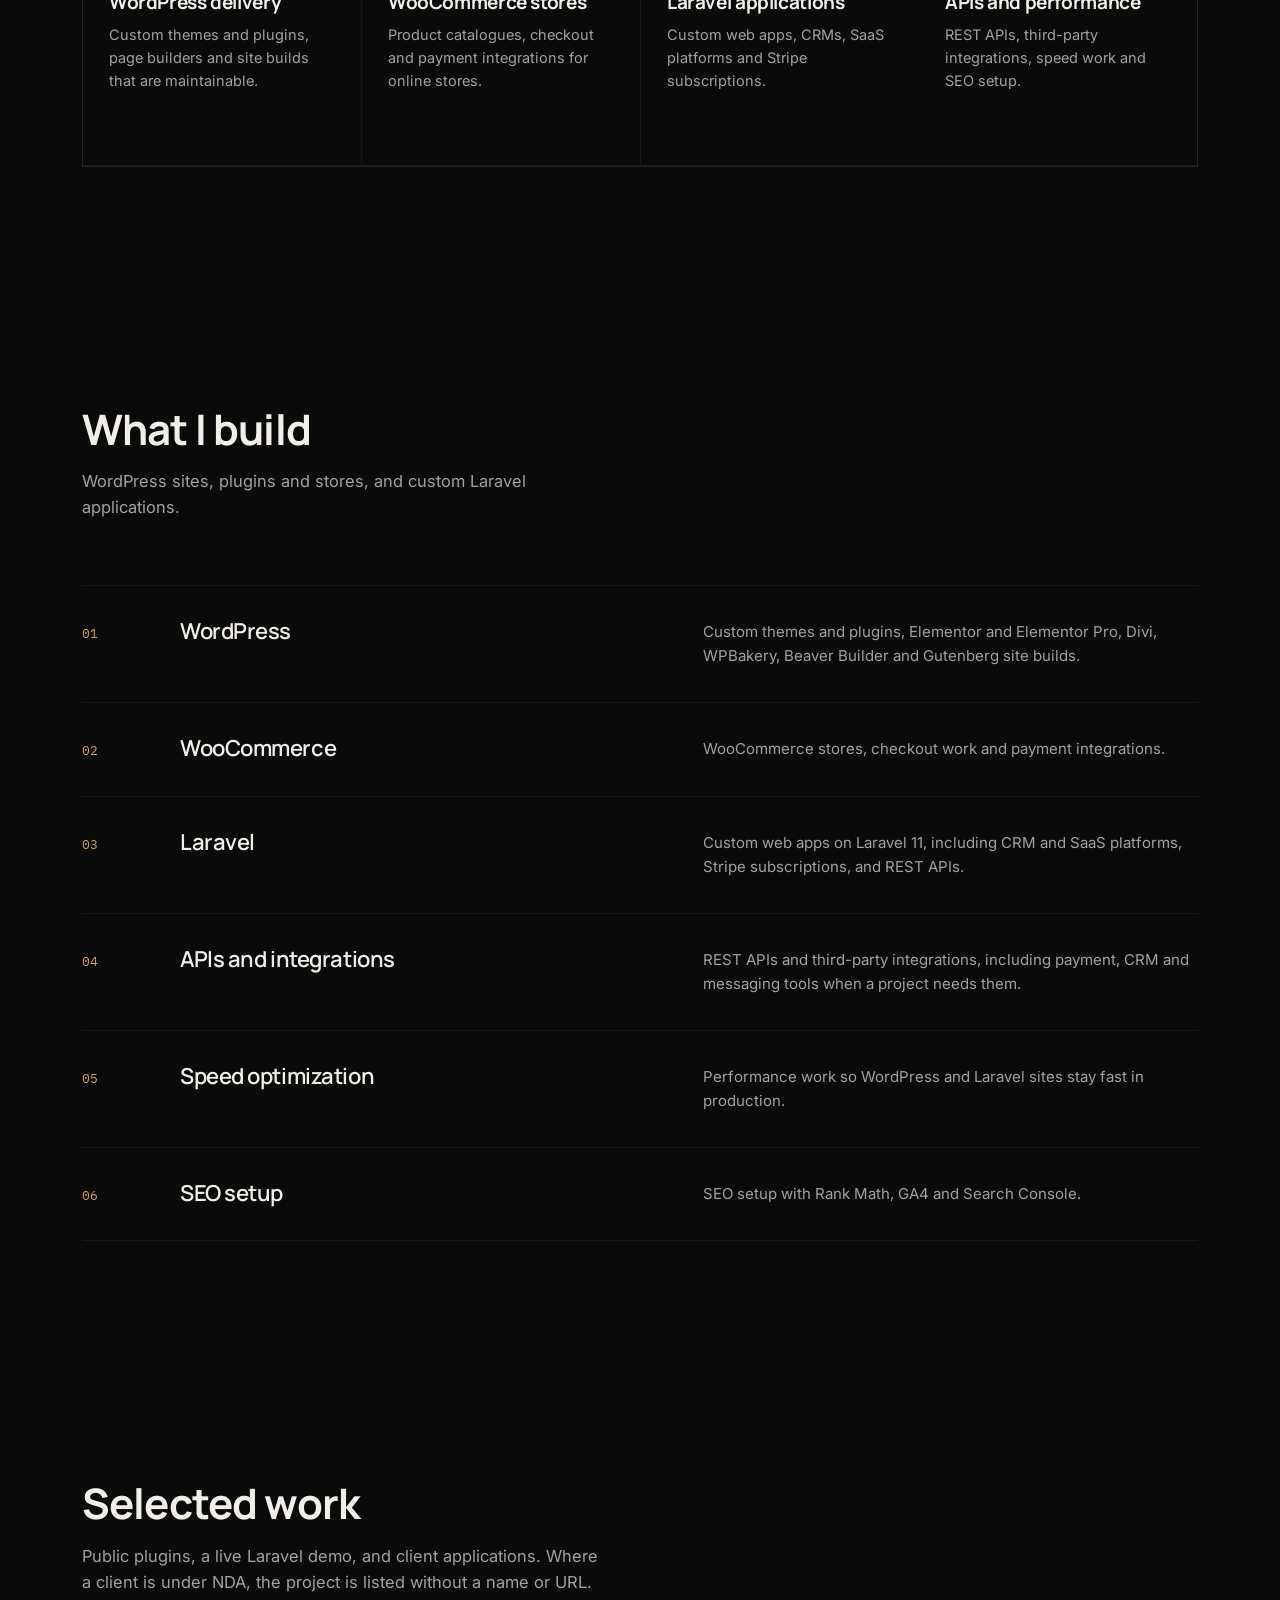
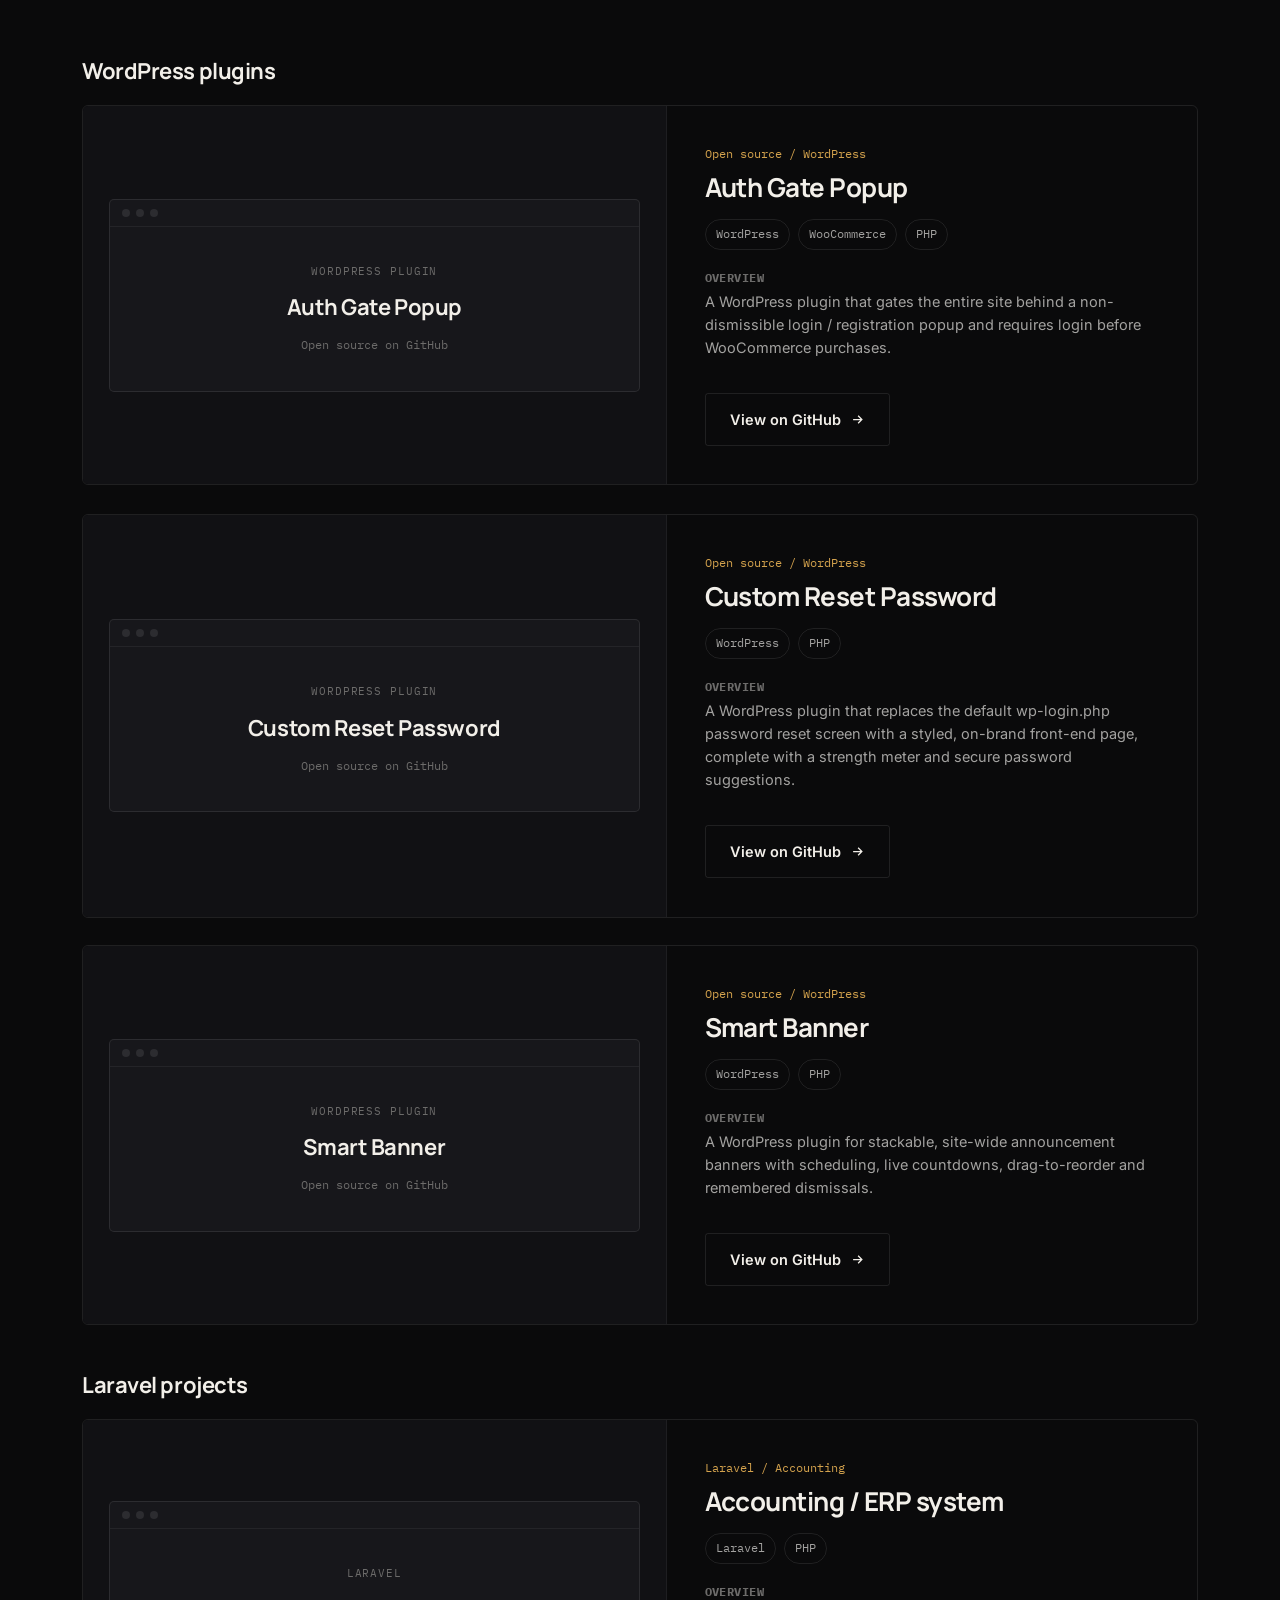
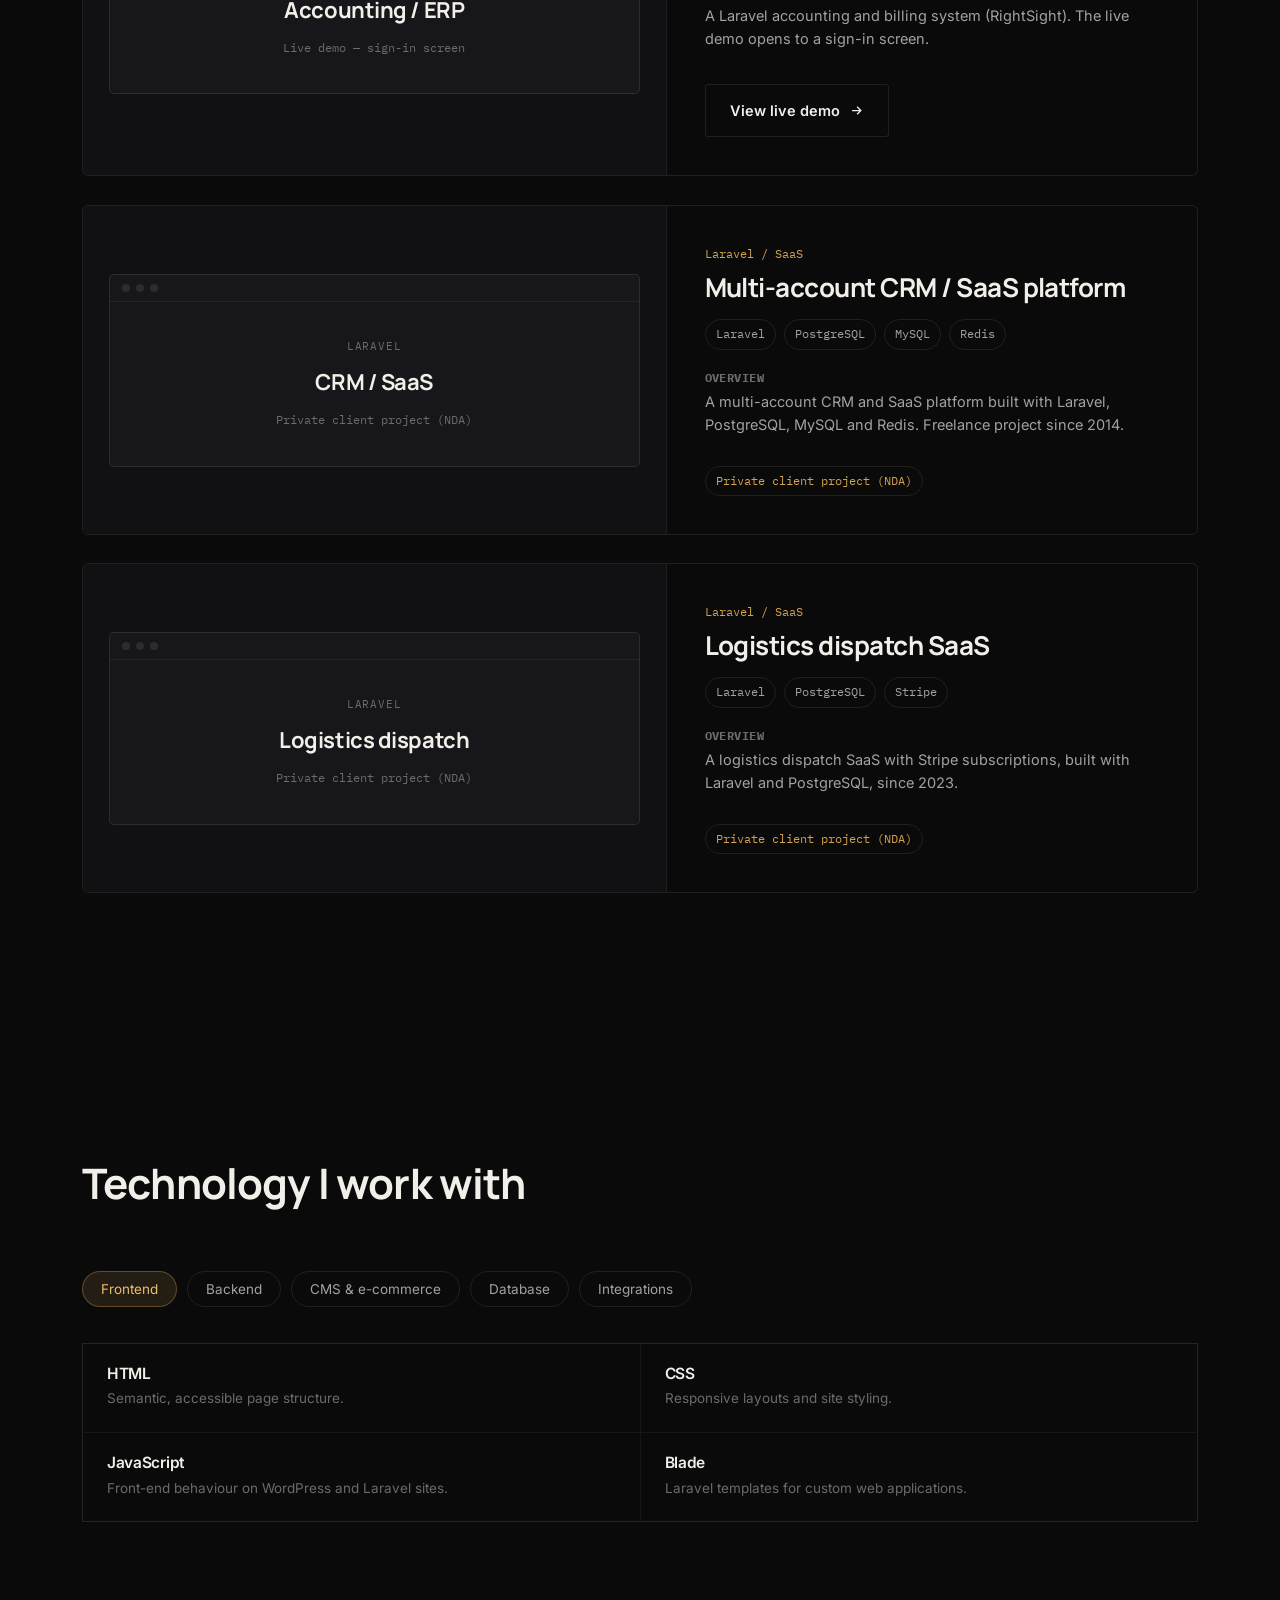
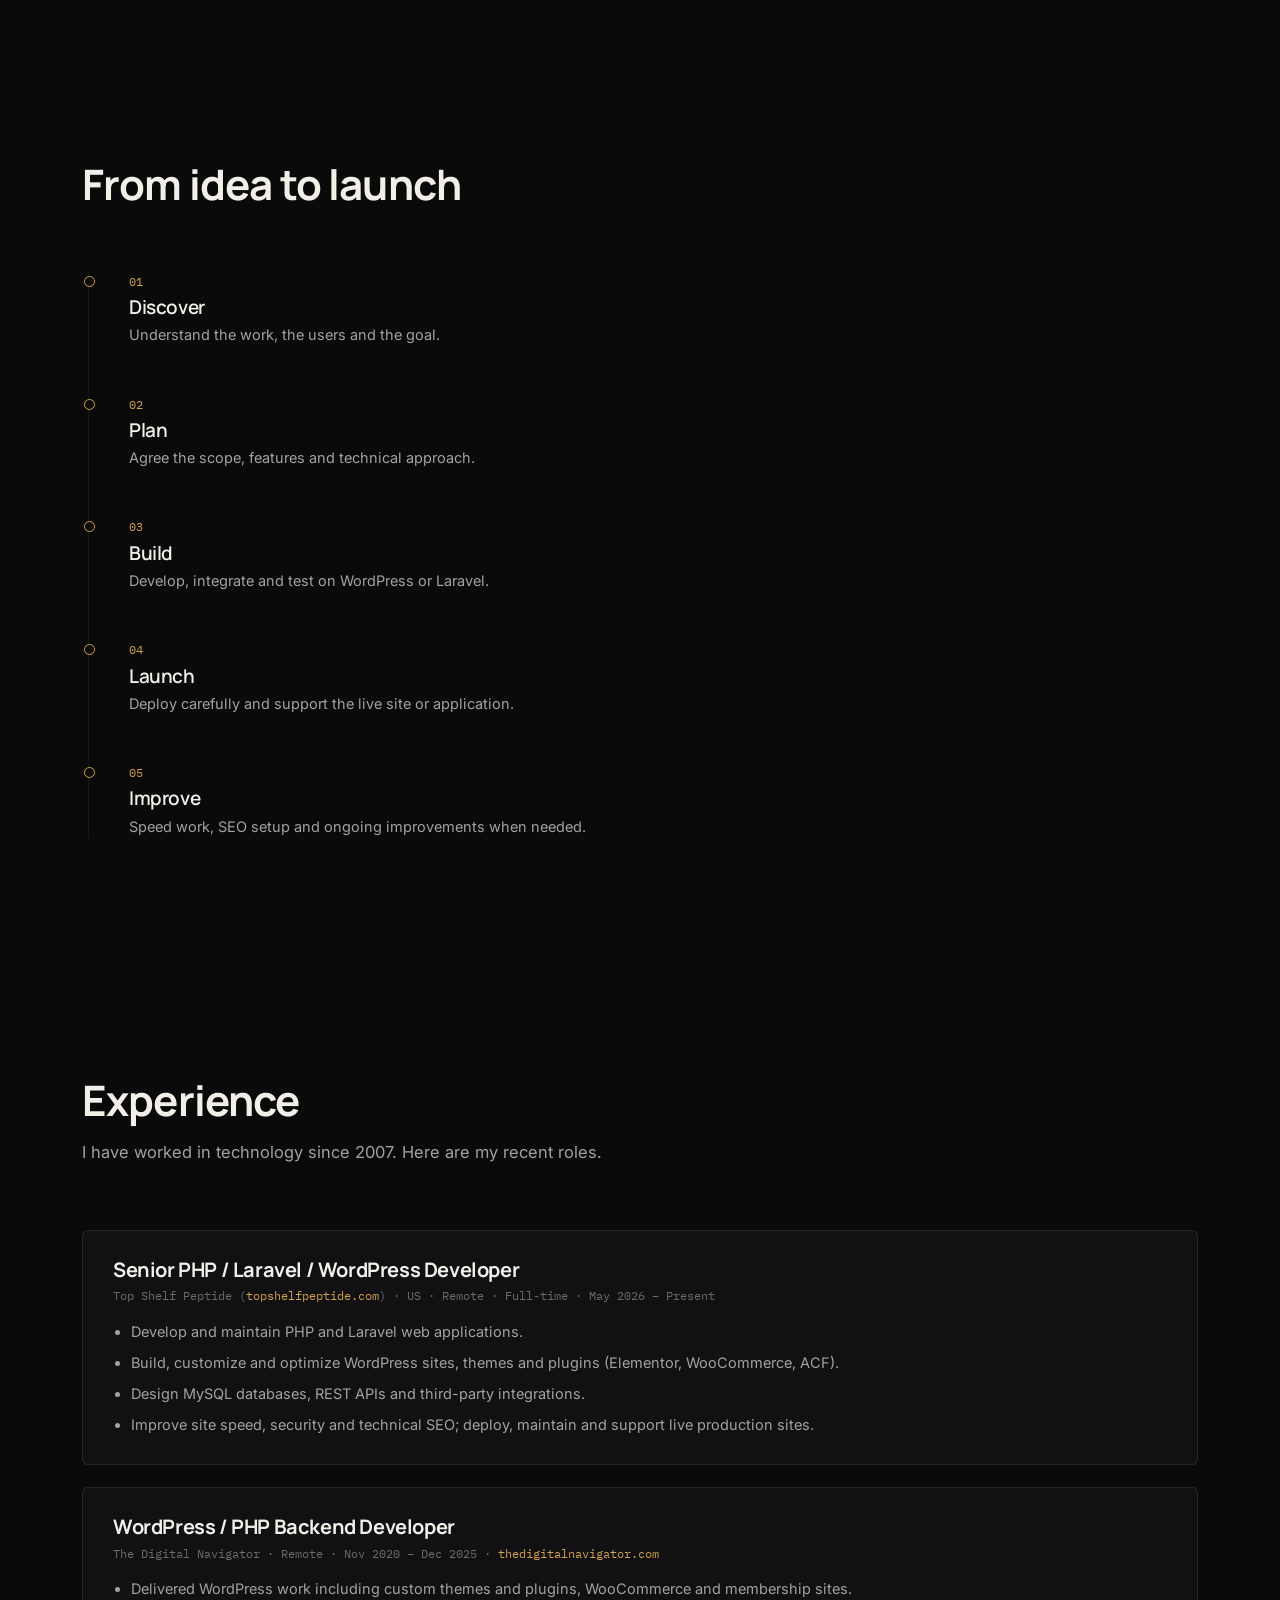
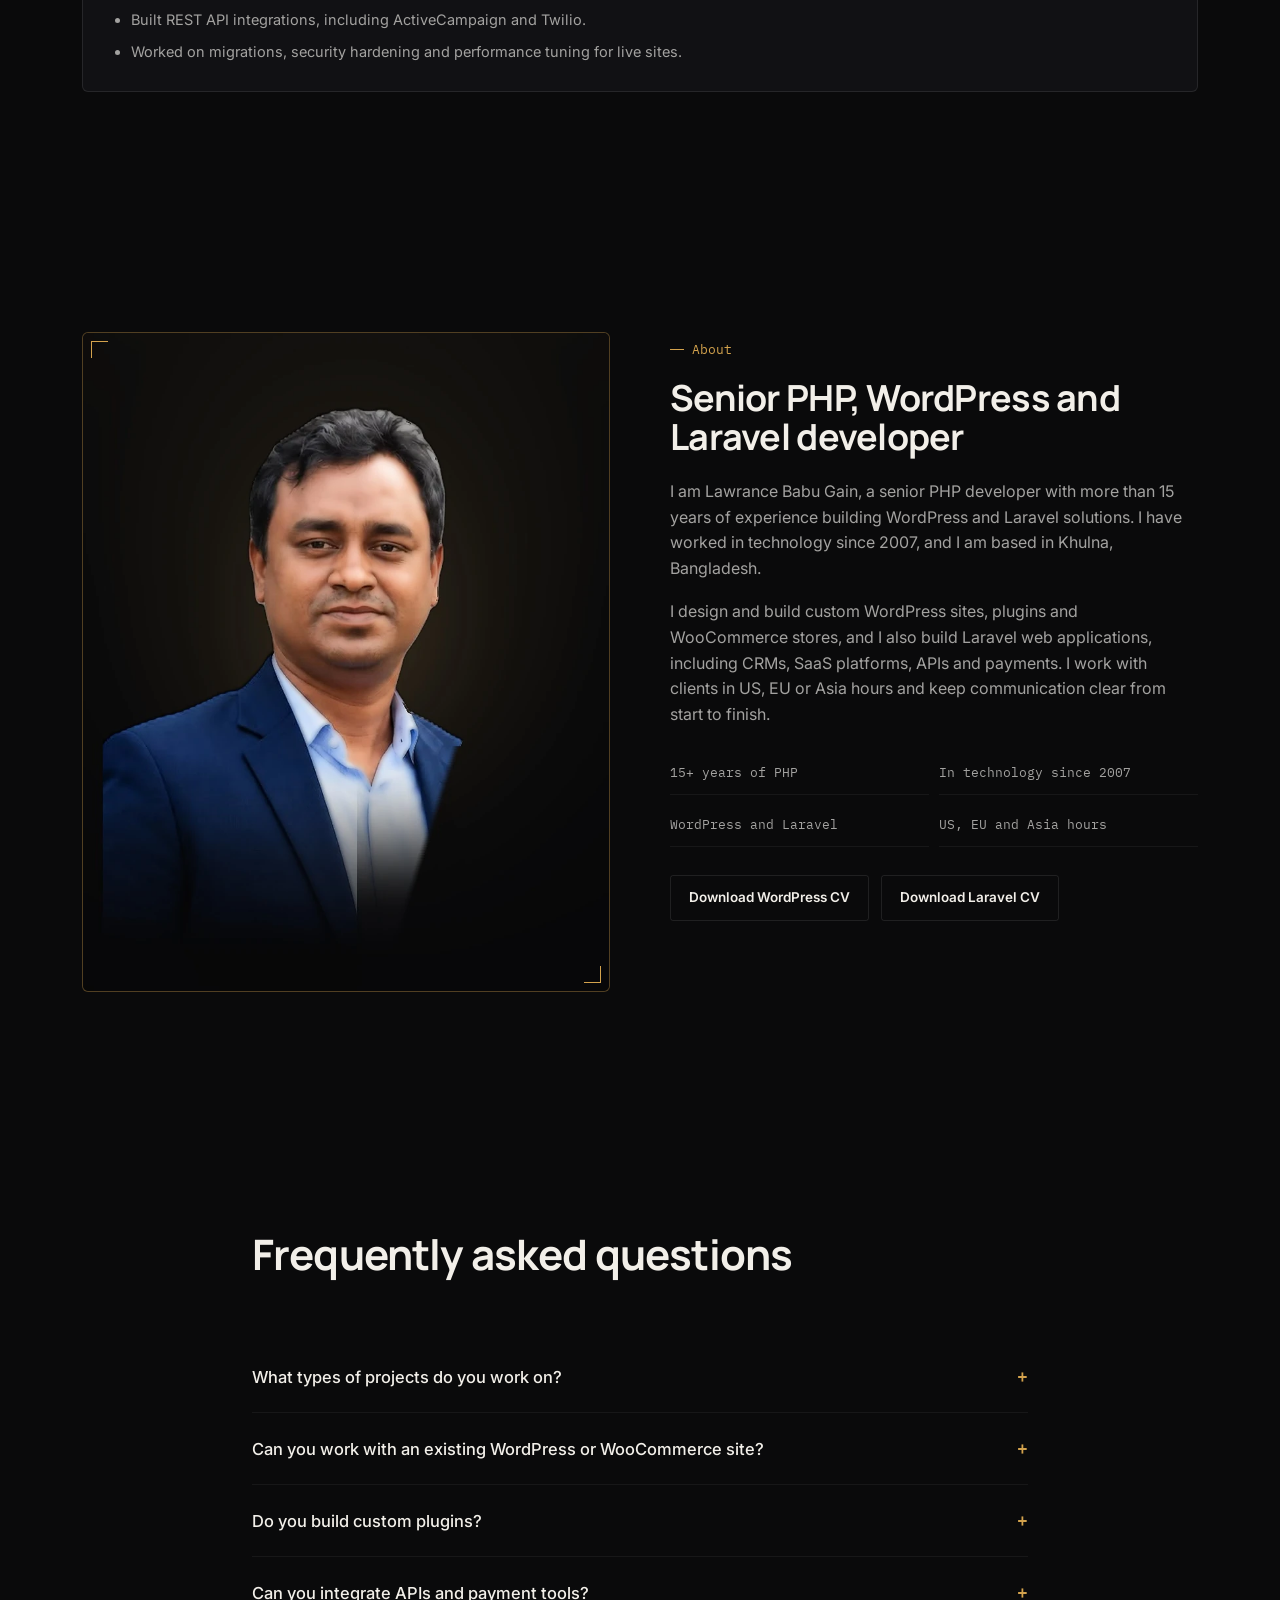
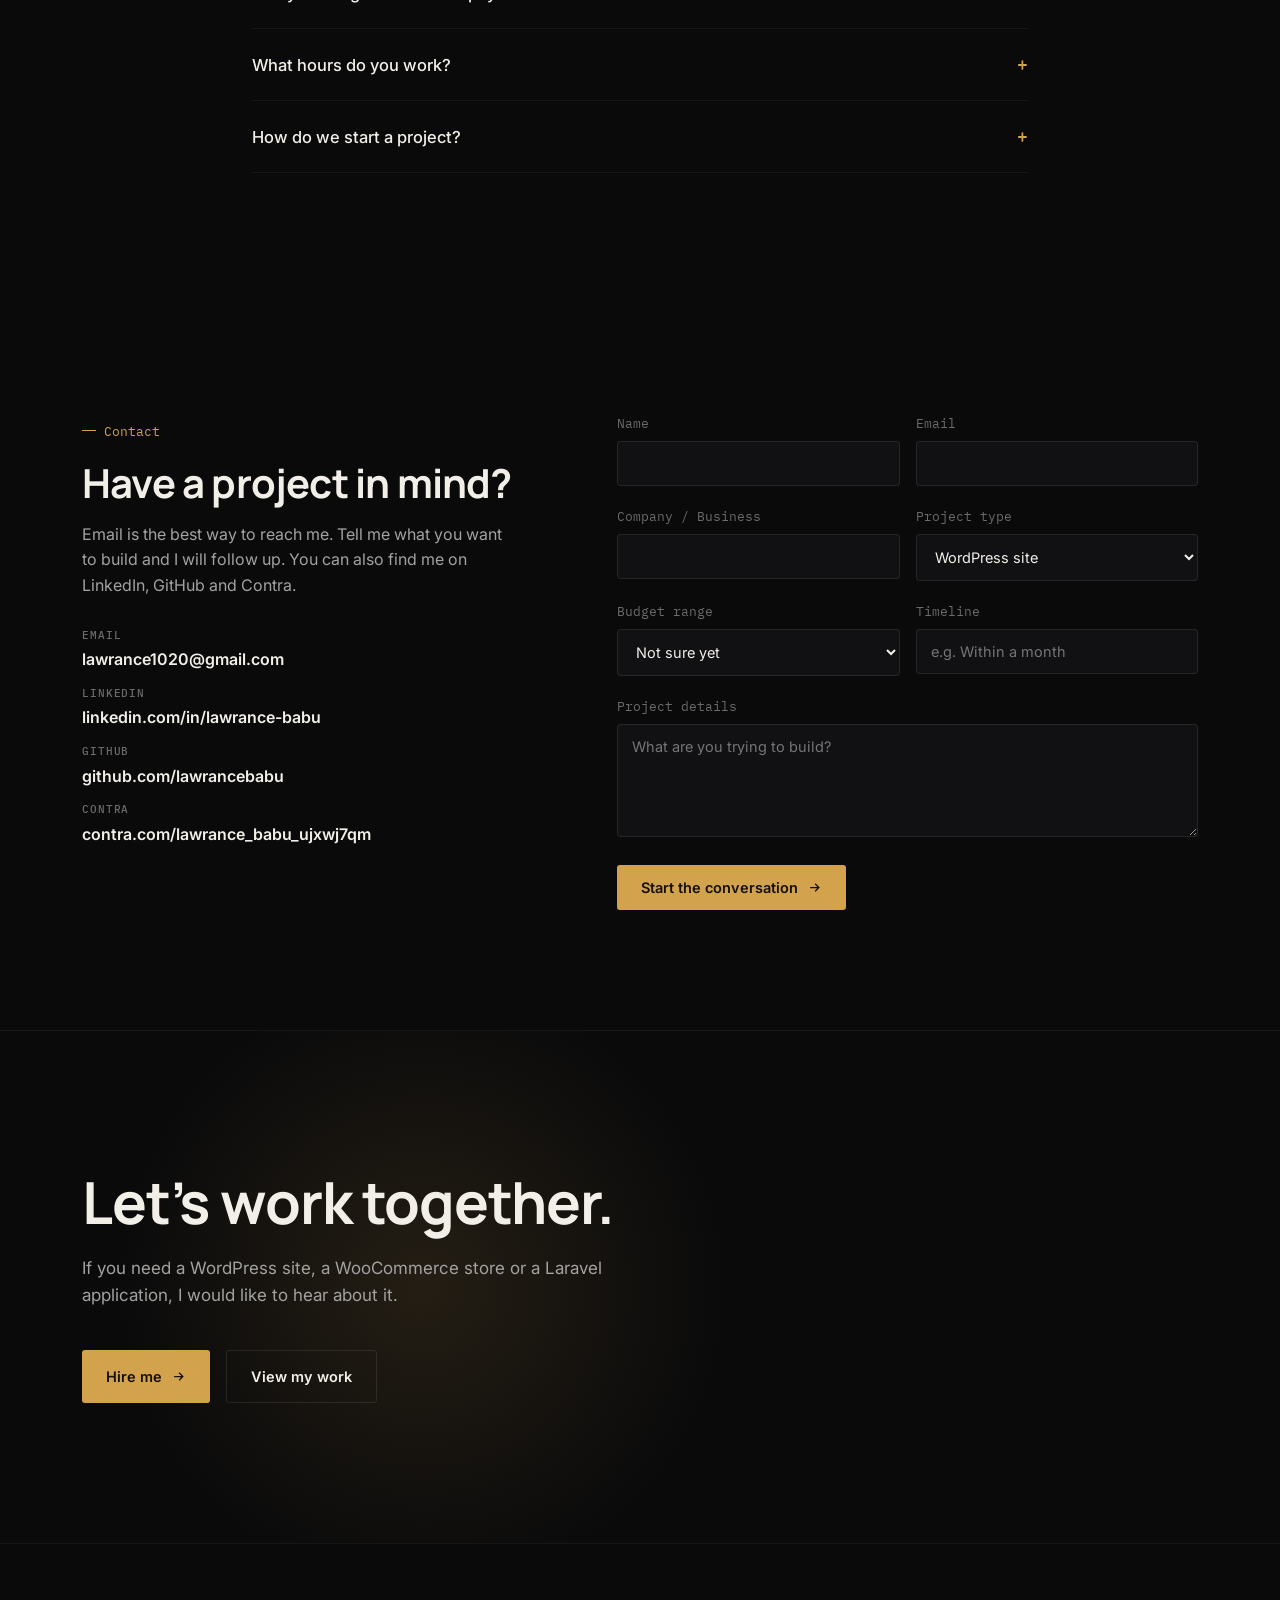
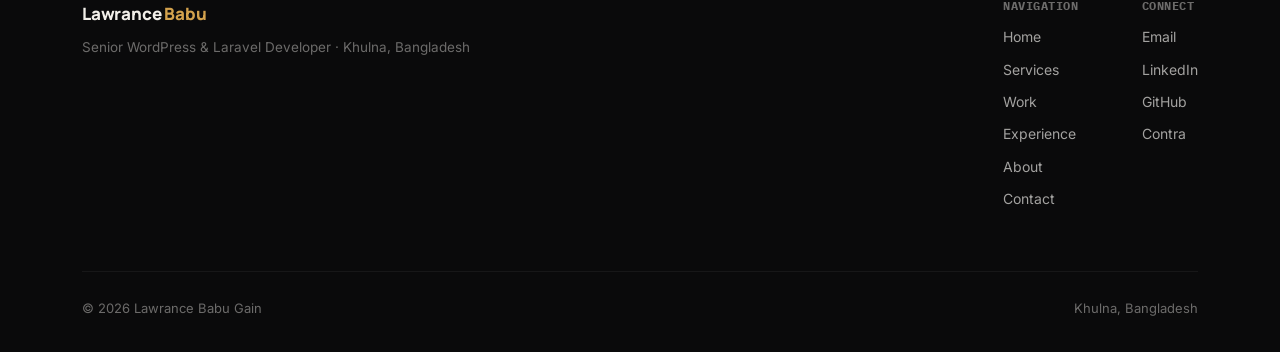
==== commit d3d5d4e8: "Replace the About portrait with a cutout on a dark studio background. The flyer office wall and dot " ====
--- a/index.html
+++ b/index.html
@@ -337,14 +337,20 @@
   .about-grid{ display:grid; grid-template-columns:1fr 1fr; gap:60px; align-items:start; }
   @media (max-width:860px){ .about-grid{ grid-template-columns:1fr; gap:36px; } }
   .about-photo{
-    aspect-ratio:4/5; border:1px solid var(--border); border-radius:6px; background:var(--bg-raised);
-    overflow:hidden; padding:0;
-  }
+    aspect-ratio:4/5; border:1px solid var(--accent-line); border-radius:6px;
+    background:#0a0a0b; overflow:hidden; padding:0; position:relative;
+  }
+  .about-photo::before, .about-photo::after{
+    content:''; position:absolute; width:16px; height:16px; z-index:2; pointer-events:none;
+    border-color:var(--accent); border-style:solid;
+  }
+  .about-photo::before{ top:8px; left:8px; border-width:1px 0 0 1px; }
+  .about-photo::after{ right:8px; bottom:8px; border-width:0 1px 1px 0; }
   .about-photo picture, .about-photo img{
     width:100%; height:100%; display:block;
   }
   .about-photo img{
-    object-fit:cover; object-position:center 12%; border-radius:6px;
+    object-fit:cover; object-position:center center; border-radius:6px;
   }
   .cv-links{ display:flex; flex-wrap:wrap; gap:12px; margin-top:28px; }
   .cv-links .btn{ padding:11px 18px; font-size:13.5px; }
@@ -976,7 +982,7 @@
       <div class="about-photo reveal">
         <picture>
           <source srcset="assets/lawrance-babu-gain.webp" type="image/webp">
-          <img src="assets/lawrance-babu-gain.jpg" width="600" height="751" alt="Lawrance Babu Gain" loading="lazy" decoding="async">
+          <img src="assets/lawrance-babu-gain.jpg" width="800" height="1000" alt="Lawrance Babu Gain" loading="eager" decoding="async">
         </picture>
       </div>
       <div class="about-copy reveal">
